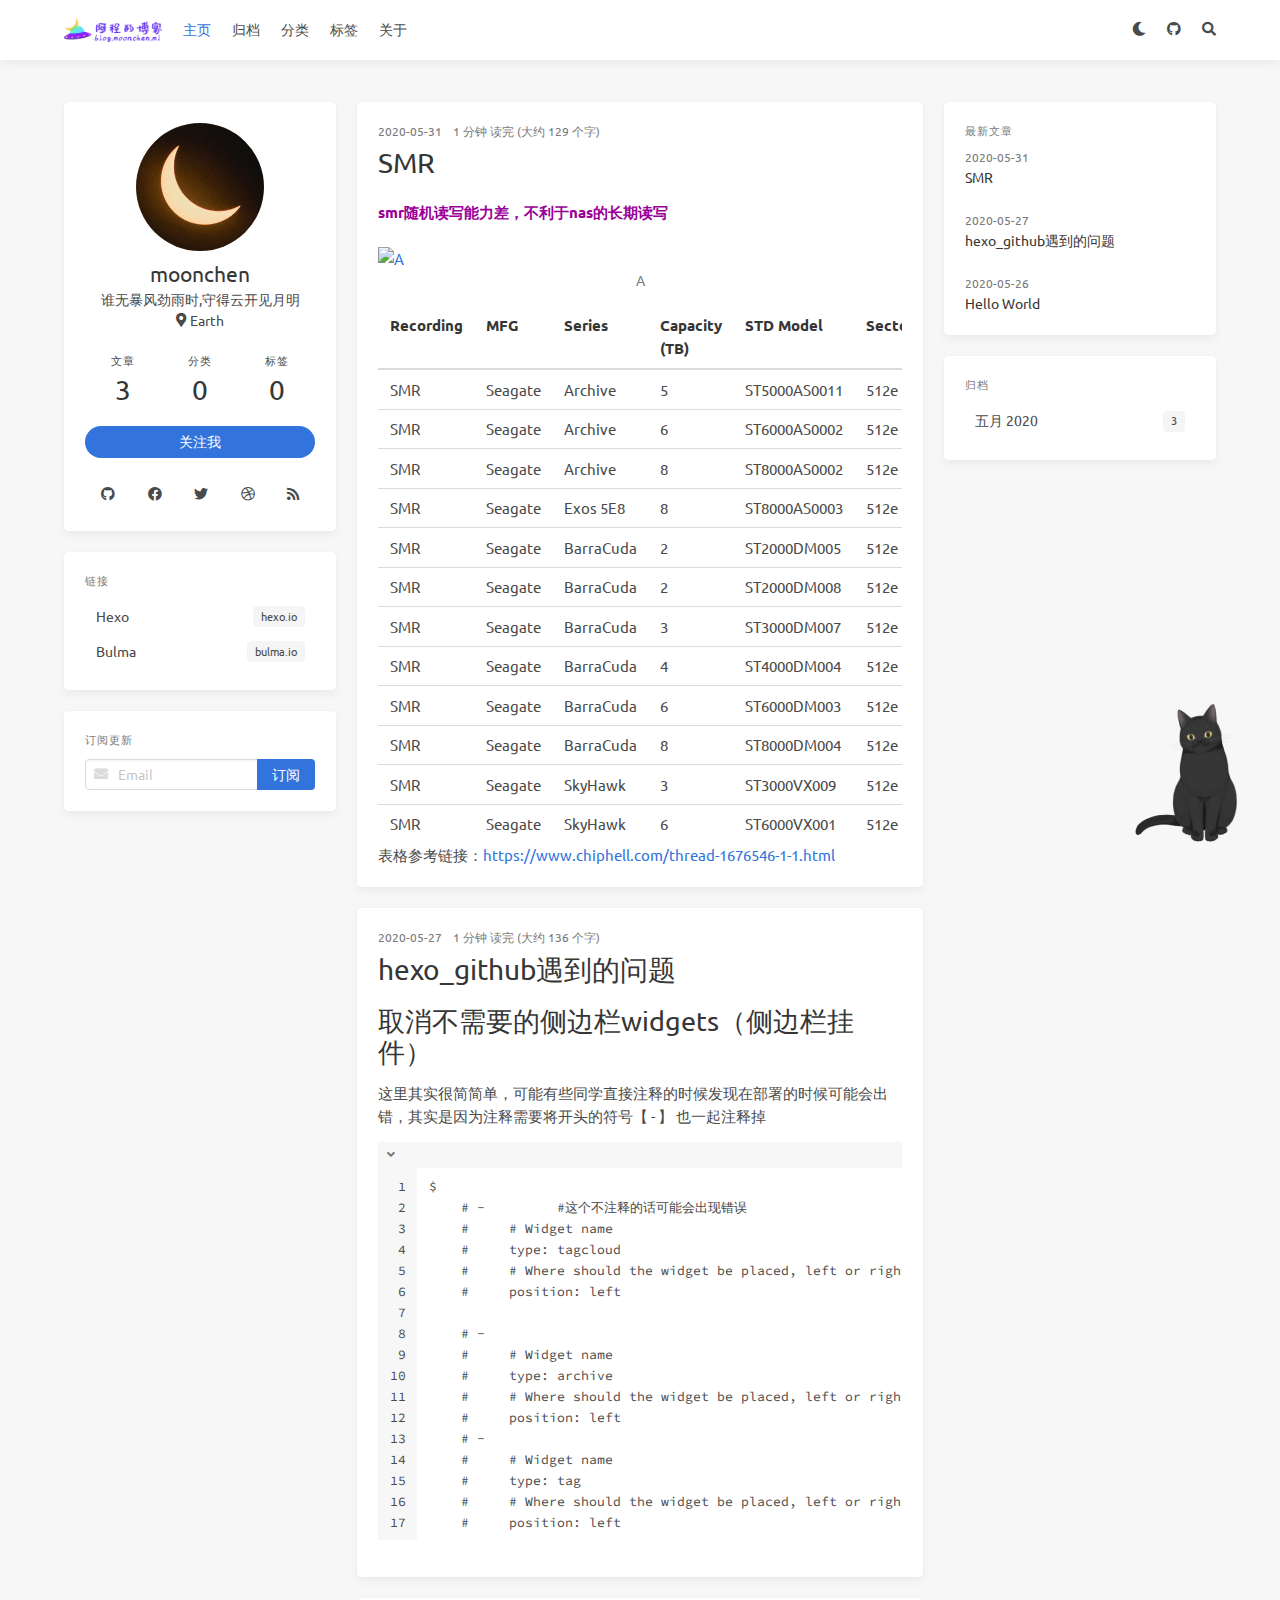
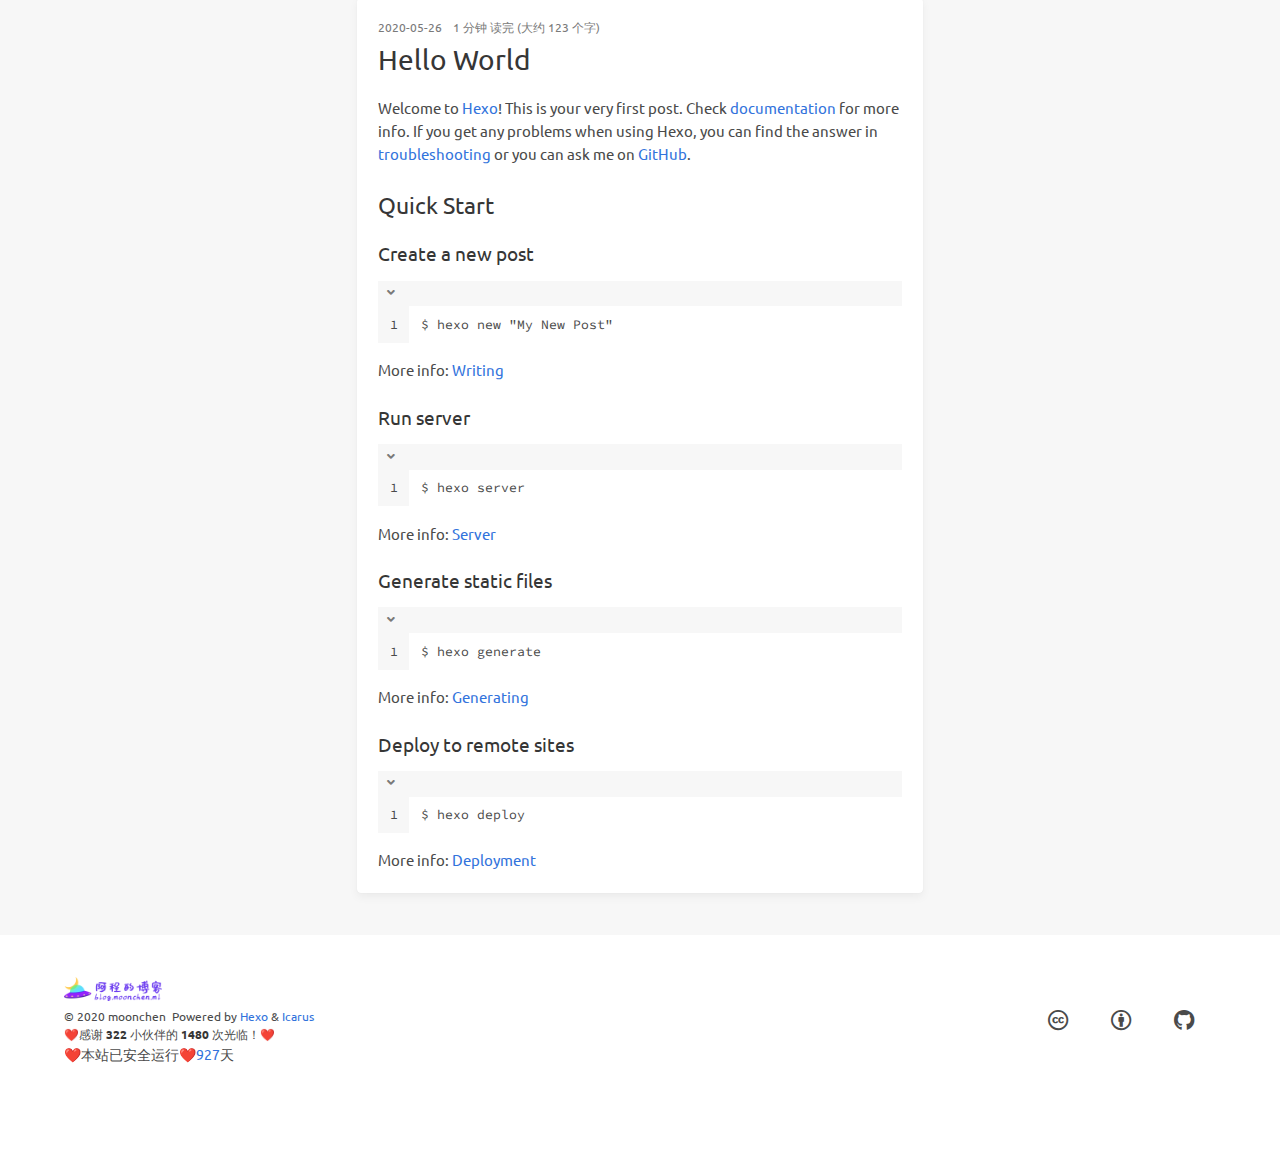
==== index.html @ b9197c2a "Site updated: 2020-05-31 10:43:26" ====
<!doctype html>
<html lang="zh"><head><meta charset="utf-8"><meta name="generator" content="Hexo 4.2.1"><meta name="viewport" content="width=device-width, initial-scale=1, maximum-scale=1"><meta><title>Hexo</title><meta property="og:type" content="blog"><meta property="og:title" content="Hexo"><meta property="og:url" content="https://moonchenn.github.io/"><meta property="og:site_name" content="Hexo"><meta property="og:locale" content="zh_CN"><meta property="og:image" content="https://moonchenn.github.io/img/og_image.png"><meta property="article:author" content="moonchen"><meta property="twitter:card" content="summary"><meta property="twitter:image" content="/img/og_image.png"><script type="application/ld+json">{"@context":"https://schema.org","@type":"BlogPosting","mainEntityOfPage":{"@type":"WebPage","@id":"https://moonchenn.github.io"},"headline":"Hexo","image":["https://moonchenn.github.io/img/og_image.png"],"author":{"@type":"Person","name":"moonchen"},"description":""}</script><link rel="icon" href="/img/favicon.svg"><link rel="stylesheet" href="https://use.fontawesome.com/releases/v5.12.0/css/all.css"><link rel="stylesheet" href="https://cdn.jsdelivr.net/npm/highlight.js@9.12.0/styles/atom-one-light.css"><link rel="stylesheet" href="/css/default.css"><style>body>.footer,body>.navbar,body>.section{opacity:0}</style><!--!--><!--!--><script src="//busuanzi.ibruce.info/busuanzi/2.3/busuanzi.pure.mini.js" defer></script><!--!--><link rel="stylesheet" href="https://cdn.jsdelivr.net/npm/lightgallery@1.6.8/dist/css/lightgallery.min.css"><link rel="stylesheet" href="https://cdn.jsdelivr.net/npm/justifiedGallery@3.7.0/dist/css/justifiedGallery.min.css"><!--!--><!--!--><script src="https://cdn.jsdelivr.net/npm/pace-js@1.0.2/pace.min.js"></script></head><body class="is-3-column"><script type="text/javascript" src="/js/imaegoo/night.js"></script><canvas id="universe"></canvas><nav class="navbar navbar-main"><div class="container"><div class="navbar-brand justify-content-center"><a class="navbar-item navbar-logo" href="/"><img class="logo-img" src="/img/ufologo.png" alt="Hexo" height="28"><img class="logo-img-dark" src="/img/ufologo-dark.png" alt="Hexo" height="28"></a></div><div class="navbar-menu"><div class="navbar-start"><a class="navbar-item is-active" href="/">主页</a><a class="navbar-item" href="/archives">归档</a><a class="navbar-item" href="/categories">分类</a><a class="navbar-item" href="/tags">标签</a><a class="navbar-item" href="/about">关于</a></div><div class="navbar-end"><a class="navbar-item night" id="night-nav" title="Night Mode" href="javascript:;"><i class="fas fa-moon" id="night-icon"></i></a><a class="navbar-item" target="_blank" rel="noopener" title="Download on GitHub" href="https://github.com/ppoffice/hexo-theme-icarus"><i class="fab fa-github"></i></a><a class="navbar-item search" title="搜索" href="javascript:;"><i class="fas fa-search"></i></a></div></div></div></nav><section class="section"><div class="container"><div class="columns"><div class="column order-2 column-main is-8-tablet is-8-desktop is-6-widescreen"><div class="card"><article class="card-content article" role="article"><div class="article-meta size-small is-uppercase level is-mobile"><div class="level-left"><time class="level-item" dateTime="2020-05-31T02:17:06.000Z" title="2020-05-31T02:17:06.000Z">2020-05-31</time><span class="level-item">1 分钟 读完 (大约 129 个字)</span></div></div><h1 class="title is-3 is-size-4-mobile"><a class="link-muted" href="/2020/05/31/SMR/">SMR</a></h1><div class="content"><p><strong><font color=#990099> smr随机读写能力差，不利于nas的长期读写<br></font></strong><br><img src="https://www.guru3d.com/index.php?ct=news&action=file&id=36154" alt="A"></p>
<table>
<thead>
<tr>
<th>Recording</th>
<th>MFG</th>
<th>Series</th>
<th>Capacity (TB)</th>
<th>STD Model</th>
<th>Sector</th>
<th>Disk</th>
<th>TB/Platter</th>
<th>RPM</th>
</tr>
</thead>
<tbody><tr>
<td>SMR</td>
<td>Seagate</td>
<td>Archive</td>
<td>5</td>
<td>ST5000AS0011</td>
<td>512e</td>
<td>4</td>
<td>1.25</td>
<td>5980</td>
</tr>
<tr>
<td>SMR</td>
<td>Seagate</td>
<td>Archive</td>
<td>6</td>
<td>ST6000AS0002</td>
<td>512e</td>
<td>6</td>
<td>1.00</td>
<td>5980</td>
</tr>
<tr>
<td>SMR</td>
<td>Seagate</td>
<td>Archive</td>
<td>8</td>
<td>ST8000AS0002</td>
<td>512e</td>
<td>6</td>
<td>1.33</td>
<td>5980</td>
</tr>
<tr>
<td>SMR</td>
<td>Seagate</td>
<td>Exos 5E8</td>
<td>8</td>
<td>ST8000AS0003</td>
<td>512e</td>
<td>4</td>
<td>2.00</td>
<td>5980</td>
</tr>
<tr>
<td>SMR</td>
<td>Seagate</td>
<td>BarraCuda</td>
<td>2</td>
<td>ST2000DM005</td>
<td>512e</td>
<td>1</td>
<td>2.00</td>
<td>5400</td>
</tr>
<tr>
<td>SMR</td>
<td>Seagate</td>
<td>BarraCuda</td>
<td>2</td>
<td>ST2000DM008</td>
<td>512e</td>
<td>1</td>
<td>2.00</td>
<td>7200</td>
</tr>
<tr>
<td>SMR</td>
<td>Seagate</td>
<td>BarraCuda</td>
<td>3</td>
<td>ST3000DM007</td>
<td>512e</td>
<td>2</td>
<td>1.50</td>
<td>5400</td>
</tr>
<tr>
<td>SMR</td>
<td>Seagate</td>
<td>BarraCuda</td>
<td>4</td>
<td>ST4000DM004</td>
<td>512e</td>
<td>2</td>
<td>2.00</td>
<td>5400</td>
</tr>
<tr>
<td>SMR</td>
<td>Seagate</td>
<td>BarraCuda</td>
<td>6</td>
<td>ST6000DM003</td>
<td>512e</td>
<td>3</td>
<td>2.00</td>
<td>5400</td>
</tr>
<tr>
<td>SMR</td>
<td>Seagate</td>
<td>BarraCuda</td>
<td>8</td>
<td>ST8000DM004</td>
<td>512e</td>
<td>4</td>
<td>2.00</td>
<td>5400</td>
</tr>
<tr>
<td>SMR</td>
<td>Seagate</td>
<td>SkyHawk</td>
<td>3</td>
<td>ST3000VX009</td>
<td>512e</td>
<td>2</td>
<td>1.50</td>
<td>5900</td>
</tr>
<tr>
<td>SMR</td>
<td>Seagate</td>
<td>SkyHawk</td>
<td>6</td>
<td>ST6000VX001</td>
<td>512e</td>
<td>4</td>
<td>1.50</td>
<td>5900</td>
</tr>
</tbody></table>
<p>表格参考链接：<a href="https://www.chiphell.com/thread-1676546-1-1.html">https://www.chiphell.com/thread-1676546-1-1.html</a></p>
</div></article></div><div class="card"><article class="card-content article" role="article"><div class="article-meta size-small is-uppercase level is-mobile"><div class="level-left"><time class="level-item" dateTime="2020-05-26T19:22:48.000Z" title="2020-05-26T19:22:48.000Z">2020-05-27</time><span class="level-item">1 分钟 读完 (大约 136 个字)</span></div></div><h1 class="title is-3 is-size-4-mobile"><a class="link-muted" href="/2020/05/27/hexo-github%E9%81%87%E5%88%B0%E7%9A%84%E9%97%AE%E9%A2%98/">hexo_github遇到的问题</a></h1><div class="content"><h1 id="取消不需要的侧边栏widgets（侧边栏挂件）"><a href="#取消不需要的侧边栏widgets（侧边栏挂件）" class="headerlink" title="取消不需要的侧边栏widgets（侧边栏挂件）"></a>取消不需要的侧边栏widgets（侧边栏挂件）</h1><p>这里其实很简简单，可能有些同学直接注释的时候发现在部署的时候可能会出错，其实是因为注释需要将开头的符号【 - 】 也一起注释掉</p>
<figure class="highlight bash"><table><tr><td class="gutter"><pre><span class="line">1</span><br><span class="line">2</span><br><span class="line">3</span><br><span class="line">4</span><br><span class="line">5</span><br><span class="line">6</span><br><span class="line">7</span><br><span class="line">8</span><br><span class="line">9</span><br><span class="line">10</span><br><span class="line">11</span><br><span class="line">12</span><br><span class="line">13</span><br><span class="line">14</span><br><span class="line">15</span><br><span class="line">16</span><br><span class="line">17</span><br></pre></td><td class="code"><pre><span class="line">$ </span><br><span class="line">    <span class="comment"># -         #这个不注释的话可能会出现错误</span></span><br><span class="line">    <span class="comment">#     # Widget name</span></span><br><span class="line">    <span class="comment">#     type: tagcloud</span></span><br><span class="line">    <span class="comment">#     # Where should the widget be placed, left or right</span></span><br><span class="line">    <span class="comment">#     position: left</span></span><br><span class="line"></span><br><span class="line">    <span class="comment"># -</span></span><br><span class="line">    <span class="comment">#     # Widget name</span></span><br><span class="line">    <span class="comment">#     type: archive</span></span><br><span class="line">    <span class="comment">#     # Where should the widget be placed, left or right</span></span><br><span class="line">    <span class="comment">#     position: left</span></span><br><span class="line">    <span class="comment"># -</span></span><br><span class="line">    <span class="comment">#     # Widget name</span></span><br><span class="line">    <span class="comment">#     type: tag</span></span><br><span class="line">    <span class="comment">#     # Where should the widget be placed, left or right</span></span><br><span class="line">    <span class="comment">#     position: left</span></span><br></pre></td></tr></table></figure></div></article></div><div class="card"><article class="card-content article" role="article"><div class="article-meta size-small is-uppercase level is-mobile"><div class="level-left"><time class="level-item" dateTime="2020-05-25T23:12:46.894Z" title="2020-05-25T23:12:46.894Z">2020-05-26</time><span class="level-item">1 分钟 读完 (大约 123 个字)</span></div></div><h1 class="title is-3 is-size-4-mobile"><a class="link-muted" href="/2020/05/26/hello-world/">Hello World</a></h1><div class="content"><p>Welcome to <a href="https://hexo.io/" target="_blank" rel="noopener">Hexo</a>! This is your very first post. Check <a href="https://hexo.io/docs/" target="_blank" rel="noopener">documentation</a> for more info. If you get any problems when using Hexo, you can find the answer in <a href="https://hexo.io/docs/troubleshooting.html" target="_blank" rel="noopener">troubleshooting</a> or you can ask me on <a href="https://github.com/hexojs/hexo/issues" target="_blank" rel="noopener">GitHub</a>.</p>
<h2 id="Quick-Start"><a href="#Quick-Start" class="headerlink" title="Quick Start"></a>Quick Start</h2><h3 id="Create-a-new-post"><a href="#Create-a-new-post" class="headerlink" title="Create a new post"></a>Create a new post</h3><figure class="highlight bash"><table><tr><td class="gutter"><pre><span class="line">1</span><br></pre></td><td class="code"><pre><span class="line">$ hexo new <span class="string">"My New Post"</span></span><br></pre></td></tr></table></figure>

<p>More info: <a href="https://hexo.io/docs/writing.html" target="_blank" rel="noopener">Writing</a></p>
<h3 id="Run-server"><a href="#Run-server" class="headerlink" title="Run server"></a>Run server</h3><figure class="highlight bash"><table><tr><td class="gutter"><pre><span class="line">1</span><br></pre></td><td class="code"><pre><span class="line">$ hexo server</span><br></pre></td></tr></table></figure>

<p>More info: <a href="https://hexo.io/docs/server.html" target="_blank" rel="noopener">Server</a></p>
<h3 id="Generate-static-files"><a href="#Generate-static-files" class="headerlink" title="Generate static files"></a>Generate static files</h3><figure class="highlight bash"><table><tr><td class="gutter"><pre><span class="line">1</span><br></pre></td><td class="code"><pre><span class="line">$ hexo generate</span><br></pre></td></tr></table></figure>

<p>More info: <a href="https://hexo.io/docs/generating.html" target="_blank" rel="noopener">Generating</a></p>
<h3 id="Deploy-to-remote-sites"><a href="#Deploy-to-remote-sites" class="headerlink" title="Deploy to remote sites"></a>Deploy to remote sites</h3><figure class="highlight bash"><table><tr><td class="gutter"><pre><span class="line">1</span><br></pre></td><td class="code"><pre><span class="line">$ hexo deploy</span><br></pre></td></tr></table></figure>

<p>More info: <a href="https://hexo.io/docs/one-command-deployment.html" target="_blank" rel="noopener">Deployment</a></p>
</div></article></div></div><div class="column column-left is-4-tablet is-4-desktop is-3-widescreen  order-1"><div class="card widget"><div class="card-content"><nav class="level"><div class="level-item has-text-centered flex-shrink-1"><div><figure class="image is-128x128 mx-auto mb-2"><img class="is-rounded" src="/img/moon.jpg" alt="moonchen"></figure><p class="title is-size-4 is-block line-height-inherit">moonchen</p><p class="is-size-6 is-block">谁无暴风劲雨时,守得云开见月明</p><p class="is-size-6 is-flex justify-content-center"><i class="fas fa-map-marker-alt mr-1"></i><span>Earth</span></p></div></div></nav><nav class="level is-mobile"><div class="level-item has-text-centered is-marginless"><div><p class="heading">文章</p><a href="/archives"><p class="title">3</p></a></div></div><div class="level-item has-text-centered is-marginless"><div><p class="heading">分类</p><a href="/categories"><p class="title">0</p></a></div></div><div class="level-item has-text-centered is-marginless"><div><p class="heading">标签</p><a href="/tags"><p class="title">0</p></a></div></div></nav><div class="level"><a class="level-item button is-primary is-rounded" href="https://github.com/ppoffice" target="_blank" rel="noopener">关注我</a></div><div class="level is-mobile"><a class="level-item button is-transparent is-marginless" target="_blank" rel="noopener" title="Github" href="https://github.com/ppoffice"><i class="fab fa-github"></i></a><a class="level-item button is-transparent is-marginless" target="_blank" rel="noopener" title="Facebook" href="https://facebook.com"><i class="fab fa-facebook"></i></a><a class="level-item button is-transparent is-marginless" target="_blank" rel="noopener" title="Twitter" href="https://twitter.com"><i class="fab fa-twitter"></i></a><a class="level-item button is-transparent is-marginless" target="_blank" rel="noopener" title="Dribbble" href="https://dribbble.com"><i class="fab fa-dribbble"></i></a><a class="level-item button is-transparent is-marginless" target="_blank" rel="noopener" title="RSS" href="/"><i class="fas fa-rss"></i></a></div></div></div><!--!--><div class="card widget"><div class="card-content"><div class="menu"><h3 class="menu-label">链接</h3><ul class="menu-list"><li><a class="level is-mobile is-mobile" href="https://hexo.io" target="_blank" rel="noopener"><span class="level-left"><span class="level-item">Hexo</span></span><span class="level-right"><span class="level-item tag">hexo.io</span></span></a></li><li><a class="level is-mobile is-mobile" href="https://bulma.io" target="_blank" rel="noopener"><span class="level-left"><span class="level-item">Bulma</span></span><span class="level-right"><span class="level-item tag">bulma.io</span></span></a></li></ul></div></div></div><!--!--><!--!--><div class="card widget"><div class="card-content"><div class="menu"><h3 class="menu-label">订阅更新</h3><form action="https://feedburner.google.com/fb/a/mailverify" method="post" target="popupwindow" onsubmit="window.open(&#039;https://feedburner.google.com/fb/a/mailverify?uri=&#039;,&#039;popupwindow&#039;,&#039;scrollbars=yes,width=550,height=520&#039;);return true"><input type="hidden" value="" name="uri"><input type="hidden" name="loc" value="en_US"><div class="field has-addons"><div class="control has-icons-left is-expanded"><input class="input" name="email" type="email" placeholder="Email"><span class="icon is-small is-left"><i class="fas fa-envelope"></i></span></div><div class="control"><input class="button is-primary" type="submit" value="订阅"></div></div></form></div></div></div><div class="column-right-shadow is-hidden-widescreen"></div></div><div class="column column-right is-4-tablet is-4-desktop is-3-widescreen is-hidden-touch is-hidden-desktop-only order-3"><div class="card widget"><div class="card-content"><h3 class="menu-label">最新文章</h3><article class="media"><div class="media-content size-small"><p><time dateTime="2020-05-31T02:17:06.000Z">2020-05-31</time></p><p class="title is-6"><a class="link-muted" href="/2020/05/31/SMR/">SMR</a></p><p class="is-uppercase"></p></div></article><article class="media"><div class="media-content size-small"><p><time dateTime="2020-05-26T19:22:48.000Z">2020-05-27</time></p><p class="title is-6"><a class="link-muted" href="/2020/05/27/hexo-github%E9%81%87%E5%88%B0%E7%9A%84%E9%97%AE%E9%A2%98/">hexo_github遇到的问题</a></p><p class="is-uppercase"></p></div></article><article class="media"><div class="media-content size-small"><p><time dateTime="2020-05-25T23:12:46.894Z">2020-05-26</time></p><p class="title is-6"><a class="link-muted" href="/2020/05/26/hello-world/">Hello World</a></p><p class="is-uppercase"></p></div></article></div></div><div class="card widget"><div class="card-content"><div class="menu"><h3 class="menu-label">归档</h3><ul class="menu-list"><li><a class="level is-mobile is-marginless" href="/archives/2020/05/"><span class="level-start"><span class="level-item">五月 2020</span></span><span class="level-end"><span class="level-item tag">3</span></span></a></li></ul></div></div></div></div></div></div></section><footer class="footer"><div class="container"><div class="level"><div class="level-start"><a class="footer-logo is-block mb-2" href="/"><img class="logo-img" src="/img/ufologo.png" alt="Hexo" height="35"><img class="logo-img-dark" src="/img/ufologo-dark.png" alt="Hexo" height="35"></a><p class="size-small"><span>&copy; 2020 moonchen</span>  Powered by <a href="https://hexo.io/" target="_blank" rel="noopener">Hexo</a> &amp; <a href="https://github.com/ppoffice/hexo-theme-icarus" target="_blank" rel="noopener">Icarus</a></p><div class="size-small"><span>❤️感谢 <strong><span id="busuanzi_value_site_uv">322</span></strong> 小伙伴的 <strong><span id="busuanzi_value_site_pv">1480</span></strong> 次光临！❤️</span></div><p>❤️本站已安全运行❤️<a id="days">927</a>天</p><script>var s1 = &#039;2020-5-18&#039;;//设置为你的建站时间 s1 = new Date(s1.replace(/-/g, &quot;/&quot;)); s2 = new Date(); var days = s2.getTime() - s1.getTime(); var number_of_days = parseInt(days / (1000 * 60 * 60 * 24)); document.getElementById(&#039;days&#039;).innerHTML = number_of_days;</script></div><div class="level-end"><div class="field has-addons"><p class="control"><a class="button is-transparent is-large" target="_blank" rel="noopener" title="Creative Commons" href="https://creativecommons.org/"><i class="fab fa-creative-commons"></i></a></p><p class="control"><a class="button is-transparent is-large" target="_blank" rel="noopener" title="Attribution 4.0 International" href="https://creativecommons.org/licenses/by/4.0/"><i class="fab fa-creative-commons-by"></i></a></p><p class="control"><a class="button is-transparent is-large" target="_blank" rel="noopener" title="Download on GitHub" href="https://github.com/ppoffice/hexo-theme-icarus"><i class="fab fa-github"></i></a></p></div></div></div></div></footer><script src="https://cdn.jsdelivr.net/npm/jquery@3.3.1/dist/jquery.min.js"></script><script src="https://cdn.jsdelivr.net/npm/moment@2.22.2/min/moment-with-locales.min.js"></script><script>moment.locale("zh-CN");</script><script>var IcarusThemeSettings = {
            site: {
                url: 'https://moonchenn.github.io',
                external_link: {"enable":true,"exclude":[]}
            },
            article: {
                highlight: {
                    clipboard: true,
                    fold: 'unfolded'
                }
            }
        };</script><script src="https://cdn.jsdelivr.net/npm/clipboard@2.0.4/dist/clipboard.min.js" defer></script><script src="/js/animation.js"></script><a id="back-to-top" title="回到顶端" href="javascript:;"><i class="fas fa-chevron-up"></i></a><script src="/js/back_to_top.js" defer></script><!--!--><!--!--><!--!--><script src="https://cdn.jsdelivr.net/npm/lightgallery@1.6.8/dist/js/lightgallery.min.js" defer></script><script src="https://cdn.jsdelivr.net/npm/justifiedGallery@3.7.0/dist/js/jquery.justifiedGallery.min.js" defer></script><script>window.addEventListener("load", () => {
            if (typeof $.fn.lightGallery === 'function') {
                $('.article').lightGallery({ selector: '.gallery-item' });
            }
            if (typeof $.fn.justifiedGallery === 'function') {
                if ($('.justified-gallery > p > .gallery-item').length) {
                    $('.justified-gallery > p > .gallery-item').unwrap();
                }
                $('.justified-gallery').justifiedGallery();
            }
        });</script><!--!--><!--!--><!--!--><script src="/js/main.js" defer></script><script src="/js/imaegoo/universe.js"></script><div class="searchbox"><div class="searchbox-container"><div class="searchbox-header"><div class="searchbox-input-container"><input class="searchbox-input" type="text" placeholder="想要查找什么..."></div><a class="searchbox-close" href="javascript:;">×</a></div><div class="searchbox-body"></div></div></div><script src="/js/insight.js" defer></script><script>document.addEventListener('DOMContentLoaded', function () {
            loadInsight({"contentUrl":"/content.json"}, {"hint":"想要查找什么...","untitled":"(无标题)","posts":"文章","pages":"页面","categories":"分类","tags":"标签"});
        });</script><script src="/live2dw/lib/L2Dwidget.min.js?094cbace49a39548bed64abff5988b05"></script><script>L2Dwidget.init({"pluginRootPath":"live2dw/","pluginJsPath":"lib/","pluginModelPath":"assets/","tagMode":false,"debug":false,"model":{"jsonPath":"/live2dw/assets/hijiki.model.json"},"display":{"position":"right","width":150,"height":300},"mobile":{"show":true},"log":false});</script></body></html>
---- css/default.css ----
@import url("https://fonts.googleapis.com/css2?family=Ubuntu:wght@400;600&family=Source+Code+Pro");
@-moz-keyframes spinAround {
  from {
    transform: rotate(0deg);
  }
  to {
    transform: rotate(359deg);
  }
}
@-webkit-keyframes spinAround {
  from {
    transform: rotate(0deg);
  }
  to {
    transform: rotate(359deg);
  }
}
@-o-keyframes spinAround {
  from {
    transform: rotate(0deg);
  }
  to {
    transform: rotate(359deg);
  }
}
@keyframes spinAround {
  from {
    transform: rotate(0deg);
  }
  to {
    transform: rotate(359deg);
  }
}
.is-unselectable,
.breadcrumb,
.modal-close,
.pagination-previous,
.pagination-next,
.pagination-link,
.pagination-ellipsis,
.tabs,
.button,
.delete,
.file {
  -webkit-touch-callout: none;
  -webkit-user-select: none;
  -moz-user-select: none;
  -ms-user-select: none;
  user-select: none;
}
.navbar-link:not(.is-arrowless)::after,
.select:not(.is-multiple):not(.is-loading)::after {
  border: 3px solid transparent;
  border-radius: 2px;
  border-right: 0;
  border-top: 0;
  content: " ";
  display: block;
  height: 0.625em;
  margin-top: -0.4375em;
  pointer-events: none;
  position: absolute;
  top: 50%;
  transform: rotate(-45deg);
  transform-origin: center;
  width: 0.625em;
}
.breadcrumb:not(:last-child),
.level:not(:last-child),
.list:not(:last-child),
.message:not(:last-child),
.pagination:not(:last-child),
.tabs:not(:last-child),
.box:not(:last-child),
.content:not(:last-child),
.notification:not(:last-child),
.progress:not(:last-child),
.table:not(:last-child),
.table-container:not(:last-child),
.title:not(:last-child),
.subtitle:not(:last-child),
.block:not(:last-child),
.highlight:not(:last-child) {
  margin-bottom: 1.5rem;
}
.modal-close,
.delete {
  -moz-appearance: none;
  -webkit-appearance: none;
  background-color: rgba(10,10,10,0.2);
  border: none;
  border-radius: 290486px;
  cursor: pointer;
  pointer-events: auto;
  display: inline-block;
  flex-grow: 0;
  flex-shrink: 0;
  font-size: 0;
  height: 20px;
  max-height: 20px;
  max-width: 20px;
  min-height: 20px;
  min-width: 20px;
  outline: none;
  position: relative;
  vertical-align: top;
  width: 20px;
}
.modal-close::before,
.delete::before,
.modal-close::after,
.delete::after {
  background-color: #fff;
  content: "";
  display: block;
  left: 50%;
  position: absolute;
  top: 50%;
  transform: translateX(-50%) translateY(-50%) rotate(45deg);
  transform-origin: center center;
}
.modal-close::before,
.delete::before {
  height: 2px;
  width: 50%;
}
.modal-close::after,
.delete::after {
  height: 50%;
  width: 2px;
}
.modal-close:hover,
.delete:hover,
.modal-close:focus,
.delete:focus {
  background-color: rgba(10,10,10,0.3);
}
.modal-close:active,
.delete:active {
  background-color: rgba(10,10,10,0.4);
}
.modal-close.is-small,
.delete.is-small {
  height: 16px;
  max-height: 16px;
  max-width: 16px;
  min-height: 16px;
  min-width: 16px;
  width: 16px;
}
.modal-close.is-medium,
.delete.is-medium {
  height: 24px;
  max-height: 24px;
  max-width: 24px;
  min-height: 24px;
  min-width: 24px;
  width: 24px;
}
.modal-close.is-large,
.delete.is-large {
  height: 32px;
  max-height: 32px;
  max-width: 32px;
  min-height: 32px;
  min-width: 32px;
  width: 32px;
}
.button.is-loading::after,
.loader,
.select.is-loading::after,
.control.is-loading::after {
  animation: spinAround 500ms infinite linear;
  border: 2px solid #dbdbdb;
  border-radius: 290486px;
  border-right-color: transparent;
  border-top-color: transparent;
  content: "";
  display: block;
  height: 1em;
  position: relative;
  width: 1em;
}
.is-overlay,
.modal,
.modal-background,
.image.is-square img,
.image.is-1by1 img,
.image.is-5by4 img,
.image.is-4by3 img,
.image.is-3by2 img,
.image.is-5by3 img,
.image.is-16by9 img,
.image.is-2by1 img,
.image.is-3by1 img,
.image.is-4by5 img,
.image.is-3by4 img,
.image.is-2by3 img,
.image.is-3by5 img,
.image.is-9by16 img,
.image.is-1by2 img,
.image.is-1by3 img,
.image.is-square .has-ratio,
.image.is-1by1 .has-ratio,
.image.is-5by4 .has-ratio,
.image.is-4by3 .has-ratio,
.image.is-3by2 .has-ratio,
.image.is-5by3 .has-ratio,
.image.is-16by9 .has-ratio,
.image.is-2by1 .has-ratio,
.image.is-3by1 .has-ratio,
.image.is-4by5 .has-ratio,
.image.is-3by4 .has-ratio,
.image.is-2by3 .has-ratio,
.image.is-3by5 .has-ratio,
.image.is-9by16 .has-ratio,
.image.is-1by2 .has-ratio,
.image.is-1by3 .has-ratio,
.hero-video {
  bottom: 0;
  left: 0;
  position: absolute;
  right: 0;
  top: 0;
}
.pagination-previous,
.pagination-next,
.pagination-link,
.pagination-ellipsis,
.button,
.input,
.textarea,
.select select,
.file-cta,
.file-name {
  -moz-appearance: none;
  -webkit-appearance: none;
  align-items: center;
  border: 1px solid transparent;
  border-radius: 4px;
  box-shadow: none;
  display: inline-flex;
  font-size: 1rem;
  height: 2.25em;
  justify-content: flex-start;
  line-height: 1.5;
  padding-bottom: calc(0.5em - 1px);
  padding-left: calc(0.75em - 1px);
  padding-right: calc(0.75em - 1px);
  padding-top: calc(0.5em - 1px);
  position: relative;
  vertical-align: top;
}
.pagination-previous:focus,
.pagination-next:focus,
.pagination-link:focus,
.pagination-ellipsis:focus,
.button:focus,
.input:focus,
.textarea:focus,
.select select:focus,
.file-cta:focus,
.file-name:focus,
.pagination-previous.is-focused,
.pagination-next.is-focused,
.pagination-link.is-focused,
.pagination-ellipsis.is-focused,
.button.is-focused,
.input.is-focused,
.textarea.is-focused,
.select select.is-focused,
.file-cta.is-focused,
.file-name.is-focused,
.pagination-previous:active,
.pagination-next:active,
.pagination-link:active,
.pagination-ellipsis:active,
.button:active,
.input:active,
.textarea:active,
.select select:active,
.file-cta:active,
.file-name:active,
.pagination-previous.is-active,
.pagination-next.is-active,
.pagination-link.is-active,
.pagination-ellipsis.is-active,
.button.is-active,
.input.is-active,
.textarea.is-active,
.select select.is-active,
.file-cta.is-active,
.file-name.is-active {
  outline: none;
}
.pagination-previous[disabled],
.pagination-next[disabled],
.pagination-link[disabled],
.pagination-ellipsis[disabled],
.button[disabled],
.input[disabled],
.textarea[disabled],
.select select[disabled],
.file-cta[disabled],
.file-name[disabled],
fieldset[disabled] .pagination-previous,
fieldset[disabled] .pagination-next,
fieldset[disabled] .pagination-link,
fieldset[disabled] .pagination-ellipsis,
fieldset[disabled] .button,
fieldset[disabled] .input,
fieldset[disabled] .textarea,
fieldset[disabled] .select select,
fieldset[disabled] .file-cta,
fieldset[disabled] .file-name {
  cursor: not-allowed;
}
/* minireset.css v0.0.6 | MIT License | github.com/jgthms/minireset.css */
html,
body,
p,
ol,
ul,
li,
dl,
dt,
dd,
blockquote,
figure,
fieldset,
legend,
textarea,
pre,
iframe,
hr,
h1,
h2,
h3,
h4,
h5,
h6 {
  margin: 0;
  padding: 0;
}
h1,
h2,
h3,
h4,
h5,
h6 {
  font-size: 100%;
  font-weight: normal;
}
ul {
  list-style: none;
}
button,
input,
select,
textarea {
  margin: 0;
}
html {
  box-sizing: border-box;
}
*,
*::before,
*::after {
  box-sizing: inherit;
}
img,
video {
  height: auto;
  max-width: 100%;
}
iframe {
  border: 0;
}
table {
  border-collapse: collapse;
  border-spacing: 0;
}
td,
th {
  padding: 0;
}
td:not([align]),
th:not([align]) {
  text-align: left;
}
html {
  background-color: #f7f7f7;
  font-size: 14px;
  -moz-osx-font-smoothing: grayscale;
  -webkit-font-smoothing: antialiased;
  min-width: 300px;
  overflow-x: hidden;
  overflow-y: scroll;
  text-rendering: optimizeLegibility;
  text-size-adjust: 100%;
}
article,
aside,
figure,
footer,
header,
hgroup,
section {
  display: block;
}
body,
button,
input,
select,
textarea {
  font-family: Ubuntu, Roboto, 'Open Sans', 'Microsoft YaHei', sans-serif;
}
code,
pre {
  -moz-osx-font-smoothing: auto;
  -webkit-font-smoothing: auto;
  font-family: 'Source Code Pro', monospace, 'Microsoft YaHei';
}
body {
  color: #4a4a4a;
  font-size: 1em;
  font-weight: 400;
  line-height: 1.5;
}
a {
  color: #3273dc;
  cursor: pointer;
  text-decoration: none;
}
a strong {
  color: currentColor;
}
a:hover {
  color: #363636;
}
code {
  background-color: #f5f5f5;
  color: #f14668;
  font-size: 0.875em;
  font-weight: normal;
  padding: 0.25em 0.5em 0.25em;
}
hr {
  background-color: #f5f5f5;
  border: none;
  display: block;
  height: 2px;
  margin: 1.5rem 0;
}
img {
  height: auto;
  max-width: 100%;
}
input[type="checkbox"],
input[type="radio"] {
  vertical-align: baseline;
}
small {
  font-size: 0.875em;
}
span {
  font-style: inherit;
  font-weight: inherit;
}
strong {
  color: #363636;
  font-weight: 700;
}
fieldset {
  border: none;
}
pre {
  -webkit-overflow-scrolling: touch;
  background-color: #f5f5f5;
  color: #4a4a4a;
  font-size: 0.875em;
  overflow-x: auto;
  padding: 1.25rem 1.5rem;
  white-space: pre;
  word-wrap: normal;
}
pre code {
  background-color: transparent;
  color: currentColor;
  font-size: 1em;
  padding: 0;
}
table td,
table th {
  vertical-align: top;
}
table td:not([align]),
table th:not([align]) {
  text-align: left;
}
table th {
  color: #363636;
}
.is-clearfix::after {
  clear: both;
  content: " ";
  display: table;
}
.is-pulled-left {
  float: left !important;
}
.is-pulled-right {
  float: right !important;
}
.is-clipped {
  overflow: hidden !important;
}
.is-size-1 {
  font-size: 3rem !important;
}
.is-size-2 {
  font-size: 2.5rem !important;
}
.is-size-3 {
  font-size: 2rem !important;
}
.is-size-4 {
  font-size: 1.5rem !important;
}
.is-size-5 {
  font-size: 1.25rem !important;
}
.is-size-6 {
  font-size: 1rem !important;
}
.is-size-7 {
  font-size: 0.75rem !important;
}
@media screen and (max-width: 768px) {
  .is-size-1-mobile {
    font-size: 3rem !important;
  }
  .is-size-2-mobile {
    font-size: 2.5rem !important;
  }
  .is-size-3-mobile {
    font-size: 2rem !important;
  }
  .is-size-4-mobile {
    font-size: 1.5rem !important;
  }
  .is-size-5-mobile {
    font-size: 1.25rem !important;
  }
  .is-size-6-mobile {
    font-size: 1rem !important;
  }
  .is-size-7-mobile {
    font-size: 0.75rem !important;
  }
}
@media screen and (min-width: 769px), print {
  .is-size-1-tablet {
    font-size: 3rem !important;
  }
  .is-size-2-tablet {
    font-size: 2.5rem !important;
  }
  .is-size-3-tablet {
    font-size: 2rem !important;
  }
  .is-size-4-tablet {
    font-size: 1.5rem !important;
  }
  .is-size-5-tablet {
    font-size: 1.25rem !important;
  }
  .is-size-6-tablet {
    font-size: 1rem !important;
  }
  .is-size-7-tablet {
    font-size: 0.75rem !important;
  }
}
@media screen and (max-width: 1087px) {
  .is-size-1-touch {
    font-size: 3rem !important;
  }
  .is-size-2-touch {
    font-size: 2.5rem !important;
  }
  .is-size-3-touch {
    font-size: 2rem !important;
  }
  .is-size-4-touch {
    font-size: 1.5rem !important;
  }
  .is-size-5-touch {
    font-size: 1.25rem !important;
  }
  .is-size-6-touch {
    font-size: 1rem !important;
  }
  .is-size-7-touch {
    font-size: 0.75rem !important;
  }
}
@media screen and (min-width: 1088px) {
  .is-size-1-desktop {
    font-size: 3rem !important;
  }
  .is-size-2-desktop {
    font-size: 2.5rem !important;
  }
  .is-size-3-desktop {
    font-size: 2rem !important;
  }
  .is-size-4-desktop {
    font-size: 1.5rem !important;
  }
  .is-size-5-desktop {
    font-size: 1.25rem !important;
  }
  .is-size-6-desktop {
    font-size: 1rem !important;
  }
  .is-size-7-desktop {
    font-size: 0.75rem !important;
  }
}
@media screen and (min-width: 1280px) {
  .is-size-1-widescreen {
    font-size: 3rem !important;
  }
  .is-size-2-widescreen {
    font-size: 2.5rem !important;
  }
  .is-size-3-widescreen {
    font-size: 2rem !important;
  }
  .is-size-4-widescreen {
    font-size: 1.5rem !important;
  }
  .is-size-5-widescreen {
    font-size: 1.25rem !important;
  }
  .is-size-6-widescreen {
    font-size: 1rem !important;
  }
  .is-size-7-widescreen {
    font-size: 0.75rem !important;
  }
}
@media screen and (min-width: 1472px) {
  .is-size-1-fullhd {
    font-size: 3rem !important;
  }
  .is-size-2-fullhd {
    font-size: 2.5rem !important;
  }
  .is-size-3-fullhd {
    font-size: 2rem !important;
  }
  .is-size-4-fullhd {
    font-size: 1.5rem !important;
  }
  .is-size-5-fullhd {
    font-size: 1.25rem !important;
  }
  .is-size-6-fullhd {
    font-size: 1rem !important;
  }
  .is-size-7-fullhd {
    font-size: 0.75rem !important;
  }
}
.has-text-centered {
  text-align: center !important;
}
.has-text-justified {
  text-align: justify !important;
}
.has-text-left {
  text-align: left !important;
}
.has-text-right {
  text-align: right !important;
}
@media screen and (max-width: 768px) {
  .has-text-centered-mobile {
    text-align: center !important;
  }
}
@media screen and (min-width: 769px), print {
  .has-text-centered-tablet {
    text-align: center !important;
  }
}
@media screen and (min-width: 769px) and (max-width: 1087px) {
  .has-text-centered-tablet-only {
    text-align: center !important;
  }
}
@media screen and (max-width: 1087px) {
  .has-text-centered-touch {
    text-align: center !important;
  }
}
@media screen and (min-width: 1088px) {
  .has-text-centered-desktop {
    text-align: center !important;
  }
}
@media screen and (min-width: 1088px) and (max-width: 1279px) {
  .has-text-centered-desktop-only {
    text-align: center !important;
  }
}
@media screen and (min-width: 1280px) {
  .has-text-centered-widescreen {
    text-align: center !important;
  }
}
@media screen and (min-width: 1280px) and (max-width: 1471px) {
  .has-text-centered-widescreen-only {
    text-align: center !important;
  }
}
@media screen and (min-width: 1472px) {
  .has-text-centered-fullhd {
    text-align: center !important;
  }
}
@media screen and (max-width: 768px) {
  .has-text-justified-mobile {
    text-align: justify !important;
  }
}
@media screen and (min-width: 769px), print {
  .has-text-justified-tablet {
    text-align: justify !important;
  }
}
@media screen and (min-width: 769px) and (max-width: 1087px) {
  .has-text-justified-tablet-only {
    text-align: justify !important;
  }
}
@media screen and (max-width: 1087px) {
  .has-text-justified-touch {
    text-align: justify !important;
  }
}
@media screen and (min-width: 1088px) {
  .has-text-justified-desktop {
    text-align: justify !important;
  }
}
@media screen and (min-width: 1088px) and (max-width: 1279px) {
  .has-text-justified-desktop-only {
    text-align: justify !important;
  }
}
@media screen and (min-width: 1280px) {
  .has-text-justified-widescreen {
    text-align: justify !important;
  }
}
@media screen and (min-width: 1280px) and (max-width: 1471px) {
  .has-text-justified-widescreen-only {
    text-align: justify !important;
  }
}
@media screen and (min-width: 1472px) {
  .has-text-justified-fullhd {
    text-align: justify !important;
  }
}
@media screen and (max-width: 768px) {
  .has-text-left-mobile {
    text-align: left !important;
  }
}
@media screen and (min-width: 769px), print {
  .has-text-left-tablet {
    text-align: left !important;
  }
}
@media screen and (min-width: 769px) and (max-width: 1087px) {
  .has-text-left-tablet-only {
    text-align: left !important;
  }
}
@media screen and (max-width: 1087px) {
  .has-text-left-touch {
    text-align: left !important;
  }
}
@media screen and (min-width: 1088px) {
  .has-text-left-desktop {
    text-align: left !important;
  }
}
@media screen and (min-width: 1088px) and (max-width: 1279px) {
  .has-text-left-desktop-only {
    text-align: left !important;
  }
}
@media screen and (min-width: 1280px) {
  .has-text-left-widescreen {
    text-align: left !important;
  }
}
@media screen and (min-width: 1280px) and (max-width: 1471px) {
  .has-text-left-widescreen-only {
    text-align: left !important;
  }
}
@media screen and (min-width: 1472px) {
  .has-text-left-fullhd {
    text-align: left !important;
  }
}
@media screen and (max-width: 768px) {
  .has-text-right-mobile {
    text-align: right !important;
  }
}
@media screen and (min-width: 769px), print {
  .has-text-right-tablet {
    text-align: right !important;
  }
}
@media screen and (min-width: 769px) and (max-width: 1087px) {
  .has-text-right-tablet-only {
    text-align: right !important;
  }
}
@media screen and (max-width: 1087px) {
  .has-text-right-touch {
    text-align: right !important;
  }
}
@media screen and (min-width: 1088px) {
  .has-text-right-desktop {
    text-align: right !important;
  }
}
@media screen and (min-width: 1088px) and (max-width: 1279px) {
  .has-text-right-desktop-only {
    text-align: right !important;
  }
}
@media screen and (min-width: 1280px) {
  .has-text-right-widescreen {
    text-align: right !important;
  }
}
@media screen and (min-width: 1280px) and (max-width: 1471px) {
  .has-text-right-widescreen-only {
    text-align: right !important;
  }
}
@media screen and (min-width: 1472px) {
  .has-text-right-fullhd {
    text-align: right !important;
  }
}
.is-capitalized {
  text-transform: capitalize !important;
}
.is-lowercase {
  text-transform: lowercase !important;
}
.is-uppercase {
  text-transform: uppercase !important;
}
.is-italic {
  font-style: italic !important;
}
.has-text-white {
  color: #fff !important;
}
a.has-text-white:hover,
a.has-text-white:focus {
  color: #e6e6e6 !important;
}
.has-background-white {
  background-color: #fff !important;
}
.has-text-black {
  color: #0a0a0a !important;
}
a.has-text-black:hover,
a.has-text-black:focus {
  color: #000 !important;
}
.has-background-black {
  background-color: #0a0a0a !important;
}
.has-text-light {
  color: #f5f5f5 !important;
}
a.has-text-light:hover,
a.has-text-light:focus {
  color: #dbdbdb !important;
}
.has-background-light {
  background-color: #f5f5f5 !important;
}
.has-text-dark {
  color: #363636 !important;
}
a.has-text-dark:hover,
a.has-text-dark:focus {
  color: #1c1c1c !important;
}
.has-background-dark {
  background-color: #363636 !important;
}
.has-text-primary {
  color: #3273dc !important;
}
a.has-text-primary:hover,
a.has-text-primary:focus {
  color: #205bbc !important;
}
.has-background-primary {
  background-color: #3273dc !important;
}
.has-text-link {
  color: #3273dc !important;
}
a.has-text-link:hover,
a.has-text-link:focus {
  color: #205bbc !important;
}
.has-background-link {
  background-color: #3273dc !important;
}
.has-text-info {
  color: #3298dc !important;
}
a.has-text-info:hover,
a.has-text-info:focus {
  color: #207dbc !important;
}
.has-background-info {
  background-color: #3298dc !important;
}
.has-text-success {
  color: #48c774 !important;
}
a.has-text-success:hover,
a.has-text-success:focus {
  color: #34a85c !important;
}
.has-background-success {
  background-color: #48c774 !important;
}
.has-text-warning {
  color: #ffdd57 !important;
}
a.has-text-warning:hover,
a.has-text-warning:focus {
  color: #ffd324 !important;
}
.has-background-warning {
  background-color: #ffdd57 !important;
}
.has-text-danger {
  color: #f14668 !important;
}
a.has-text-danger:hover,
a.has-text-danger:focus {
  color: #ee1742 !important;
}
.has-background-danger {
  background-color: #f14668 !important;
}
.has-text-grey-lightest {
  color: #ededed !important;
}
a.has-text-grey-lightest:hover,
a.has-text-grey-lightest:focus {
  color: #d4d4d4 !important;
}
.has-background-grey-lightest {
  background-color: #ededed !important;
}
.has-text-black-bis {
  color: #121212 !important;
}
.has-background-black-bis {
  background-color: #121212 !important;
}
.has-text-black-ter {
  color: #242424 !important;
}
.has-background-black-ter {
  background-color: #242424 !important;
}
.has-text-grey-darker {
  color: #363636 !important;
}
.has-background-grey-darker {
  background-color: #363636 !important;
}
.has-text-grey-dark {
  color: #4a4a4a !important;
}
.has-background-grey-dark {
  background-color: #4a4a4a !important;
}
.has-text-grey {
  color: #7a7a7a !important;
}
.has-background-grey {
  background-color: #7a7a7a !important;
}
.has-text-grey-light {
  color: #b5b5b5 !important;
}
.has-background-grey-light {
  background-color: #b5b5b5 !important;
}
.has-text-grey-lighter {
  color: #dbdbdb !important;
}
.has-background-grey-lighter {
  background-color: #dbdbdb !important;
}
.has-text-white-ter {
  color: #f5f5f5 !important;
}
.has-background-white-ter {
  background-color: #f5f5f5 !important;
}
.has-text-white-bis {
  color: #fafafa !important;
}
.has-background-white-bis {
  background-color: #fafafa !important;
}
.has-text-weight-light {
  font-weight: 300 !important;
}
.has-text-weight-normal {
  font-weight: 400 !important;
}
.has-text-weight-medium {
  font-weight: 500 !important;
}
.has-text-weight-semibold {
  font-weight: 600 !important;
}
.has-text-weight-bold {
  font-weight: 700 !important;
}
.is-family-primary {
  font-family: Ubuntu, Roboto, 'Open Sans', 'Microsoft YaHei', sans-serif !important;
}
.is-family-secondary {
  font-family: Ubuntu, Roboto, 'Open Sans', 'Microsoft YaHei', sans-serif !important;
}
.is-family-sans-serif {
  font-family: Ubuntu, Roboto, 'Open Sans', 'Microsoft YaHei', sans-serif !important;
}
.is-family-monospace {
  font-family: monospace !important;
}
.is-family-code {
  font-family: 'Source Code Pro', monospace, 'Microsoft YaHei' !important;
}
.is-block {
  display: block !important;
}
@media screen and (max-width: 768px) {
  .is-block-mobile {
    display: block !important;
  }
}
@media screen and (min-width: 769px), print {
  .is-block-tablet {
    display: block !important;
  }
}
@media screen and (min-width: 769px) and (max-width: 1087px) {
  .is-block-tablet-only {
    display: block !important;
  }
}
@media screen and (max-width: 1087px) {
  .is-block-touch {
    display: block !important;
  }
}
@media screen and (min-width: 1088px) {
  .is-block-desktop {
    display: block !important;
  }
}
@media screen and (min-width: 1088px) and (max-width: 1279px) {
  .is-block-desktop-only {
    display: block !important;
  }
}
@media screen and (min-width: 1280px) {
  .is-block-widescreen {
    display: block !important;
  }
}
@media screen and (min-width: 1280px) and (max-width: 1471px) {
  .is-block-widescreen-only {
    display: block !important;
  }
}
@media screen and (min-width: 1472px) {
  .is-block-fullhd {
    display: block !important;
  }
}
.is-flex {
  display: flex !important;
}
@media screen and (max-width: 768px) {
  .is-flex-mobile {
    display: flex !important;
  }
}
@media screen and (min-width: 769px), print {
  .is-flex-tablet {
    display: flex !important;
  }
}
@media screen and (min-width: 769px) and (max-width: 1087px) {
  .is-flex-tablet-only {
    display: flex !important;
  }
}
@media screen and (max-width: 1087px) {
  .is-flex-touch {
    display: flex !important;
  }
}
@media screen and (min-width: 1088px) {
  .is-flex-desktop {
    display: flex !important;
  }
}
@media screen and (min-width: 1088px) and (max-width: 1279px) {
  .is-flex-desktop-only {
    display: flex !important;
  }
}
@media screen and (min-width: 1280px) {
  .is-flex-widescreen {
    display: flex !important;
  }
}
@media screen and (min-width: 1280px) and (max-width: 1471px) {
  .is-flex-widescreen-only {
    display: flex !important;
  }
}
@media screen and (min-width: 1472px) {
  .is-flex-fullhd {
    display: flex !important;
  }
}
.is-inline {
  display: inline !important;
}
@media screen and (max-width: 768px) {
  .is-inline-mobile {
    display: inline !important;
  }
}
@media screen and (min-width: 769px), print {
  .is-inline-tablet {
    display: inline !important;
  }
}
@media screen and (min-width: 769px) and (max-width: 1087px) {
  .is-inline-tablet-only {
    display: inline !important;
  }
}
@media screen and (max-width: 1087px) {
  .is-inline-touch {
    display: inline !important;
  }
}
@media screen and (min-width: 1088px) {
  .is-inline-desktop {
    display: inline !important;
  }
}
@media screen and (min-width: 1088px) and (max-width: 1279px) {
  .is-inline-desktop-only {
    display: inline !important;
  }
}
@media screen and (min-width: 1280px) {
  .is-inline-widescreen {
    display: inline !important;
  }
}
@media screen and (min-width: 1280px) and (max-width: 1471px) {
  .is-inline-widescreen-only {
    display: inline !important;
  }
}
@media screen and (min-width: 1472px) {
  .is-inline-fullhd {
    display: inline !important;
  }
}
.is-inline-block {
  display: inline-block !important;
}
@media screen and (max-width: 768px) {
  .is-inline-block-mobile {
    display: inline-block !important;
  }
}
@media screen and (min-width: 769px), print {
  .is-inline-block-tablet {
    display: inline-block !important;
  }
}
@media screen and (min-width: 769px) and (max-width: 1087px) {
  .is-inline-block-tablet-only {
    display: inline-block !important;
  }
}
@media screen and (max-width: 1087px) {
  .is-inline-block-touch {
    display: inline-block !important;
  }
}
@media screen and (min-width: 1088px) {
  .is-inline-block-desktop {
    display: inline-block !important;
  }
}
@media screen and (min-width: 1088px) and (max-width: 1279px) {
  .is-inline-block-desktop-only {
    display: inline-block !important;
  }
}
@media screen and (min-width: 1280px) {
  .is-inline-block-widescreen {
    display: inline-block !important;
  }
}
@media screen and (min-width: 1280px) and (max-width: 1471px) {
  .is-inline-block-widescreen-only {
    display: inline-block !important;
  }
}
@media screen and (min-width: 1472px) {
  .is-inline-block-fullhd {
    display: inline-block !important;
  }
}
.is-inline-flex {
  display: inline-flex !important;
}
@media screen and (max-width: 768px) {
  .is-inline-flex-mobile {
    display: inline-flex !important;
  }
}
@media screen and (min-width: 769px), print {
  .is-inline-flex-tablet {
    display: inline-flex !important;
  }
}
@media screen and (min-width: 769px) and (max-width: 1087px) {
  .is-inline-flex-tablet-only {
    display: inline-flex !important;
  }
}
@media screen and (max-width: 1087px) {
  .is-inline-flex-touch {
    display: inline-flex !important;
  }
}
@media screen and (min-width: 1088px) {
  .is-inline-flex-desktop {
    display: inline-flex !important;
  }
}
@media screen and (min-width: 1088px) and (max-width: 1279px) {
  .is-inline-flex-desktop-only {
    display: inline-flex !important;
  }
}
@media screen and (min-width: 1280px) {
  .is-inline-flex-widescreen {
    display: inline-flex !important;
  }
}
@media screen and (min-width: 1280px) and (max-width: 1471px) {
  .is-inline-flex-widescreen-only {
    display: inline-flex !important;
  }
}
@media screen and (min-width: 1472px) {
  .is-inline-flex-fullhd {
    display: inline-flex !important;
  }
}
.is-hidden {
  display: none !important;
}
.is-sr-only {
  border: none !important;
  clip: rect(0, 0, 0, 0) !important;
  height: 0.01em !important;
  overflow: hidden !important;
  padding: 0 !important;
  position: absolute !important;
  white-space: nowrap !important;
  width: 0.01em !important;
}
@media screen and (max-width: 768px) {
  .is-hidden-mobile {
    display: none !important;
  }
}
@media screen and (min-width: 769px), print {
  .is-hidden-tablet {
    display: none !important;
  }
}
@media screen and (min-width: 769px) and (max-width: 1087px) {
  .is-hidden-tablet-only {
    display: none !important;
  }
}
@media screen and (max-width: 1087px) {
  .is-hidden-touch {
    display: none !important;
  }
}
@media screen and (min-width: 1088px) {
  .is-hidden-desktop {
    display: none !important;
  }
}
@media screen and (min-width: 1088px) and (max-width: 1279px) {
  .is-hidden-desktop-only {
    display: none !important;
  }
}
@media screen and (min-width: 1280px) {
  .is-hidden-widescreen {
    display: none !important;
  }
}
@media screen and (min-width: 1280px) and (max-width: 1471px) {
  .is-hidden-widescreen-only {
    display: none !important;
  }
}
@media screen and (min-width: 1472px) {
  .is-hidden-fullhd {
    display: none !important;
  }
}
.is-invisible {
  visibility: hidden !important;
}
@media screen and (max-width: 768px) {
  .is-invisible-mobile {
    visibility: hidden !important;
  }
}
@media screen and (min-width: 769px), print {
  .is-invisible-tablet {
    visibility: hidden !important;
  }
}
@media screen and (min-width: 769px) and (max-width: 1087px) {
  .is-invisible-tablet-only {
    visibility: hidden !important;
  }
}
@media screen and (max-width: 1087px) {
  .is-invisible-touch {
    visibility: hidden !important;
  }
}
@media screen and (min-width: 1088px) {
  .is-invisible-desktop {
    visibility: hidden !important;
  }
}
@media screen and (min-width: 1088px) and (max-width: 1279px) {
  .is-invisible-desktop-only {
    visibility: hidden !important;
  }
}
@media screen and (min-width: 1280px) {
  .is-invisible-widescreen {
    visibility: hidden !important;
  }
}
@media screen and (min-width: 1280px) and (max-width: 1471px) {
  .is-invisible-widescreen-only {
    visibility: hidden !important;
  }
}
@media screen and (min-width: 1472px) {
  .is-invisible-fullhd {
    visibility: hidden !important;
  }
}
.is-marginless {
  margin: 0 !important;
}
.is-paddingless {
  padding: 0 !important;
}
.is-radiusless {
  border-radius: 0 !important;
}
.is-shadowless {
  box-shadow: none !important;
}
.is-relative {
  position: relative !important;
}
.breadcrumb {
  font-size: 1rem;
  white-space: nowrap;
}
.breadcrumb a {
  align-items: center;
  color: #3273dc;
  display: flex;
  justify-content: center;
  padding: 0 0.75em;
}
.breadcrumb a:hover {
  color: #363636;
}
.breadcrumb li {
  align-items: center;
  display: flex;
}
.breadcrumb li:first-child a {
  padding-left: 0;
}
.breadcrumb li.is-active a {
  color: #363636;
  cursor: default;
  pointer-events: none;
}
.breadcrumb li + li::before {
  color: #b5b5b5;
  content: "\0002f";
}
.breadcrumb ul,
.breadcrumb ol {
  align-items: flex-start;
  display: flex;
  flex-wrap: wrap;
  justify-content: flex-start;
}
.breadcrumb .icon:first-child {
  margin-right: 0.5em;
}
.breadcrumb .icon:last-child {
  margin-left: 0.5em;
}
.breadcrumb.is-centered ol,
.breadcrumb.is-centered ul {
  justify-content: center;
}
.breadcrumb.is-right ol,
.breadcrumb.is-right ul {
  justify-content: flex-end;
}
.breadcrumb.is-small {
  font-size: 0.75rem;
}
.breadcrumb.is-medium {
  font-size: 1.25rem;
}
.breadcrumb.is-large {
  font-size: 1.5rem;
}
.breadcrumb.has-arrow-separator li + li::before {
  content: "\02192";
}
.breadcrumb.has-bullet-separator li + li::before {
  content: "\02022";
}
.breadcrumb.has-dot-separator li + li::before {
  content: "\000b7";
}
.breadcrumb.has-succeeds-separator li + li::before {
  content: "\0227B";
}
.card {
  background-color: #fff;
  box-shadow: 0 4px 10px rgba(0,0,0,0.05), 0 0 1px rgba(0,0,0,0.1);
  color: #4a4a4a;
  max-width: 100%;
  position: relative;
}
.card-header {
  background-color: transparent;
  align-items: stretch;
  box-shadow: 0 0.125em 0.25em rgba(10,10,10,0.1);
  display: flex;
}
.card-header-title {
  align-items: center;
  color: #363636;
  display: flex;
  flex-grow: 1;
  font-weight: 700;
  padding: 0.75rem 1rem;
}
.card-header-title.is-centered {
  justify-content: center;
}
.card-header-icon {
  align-items: center;
  cursor: pointer;
  display: flex;
  justify-content: center;
  padding: 0.75rem 1rem;
}
.card-image {
  display: block;
  position: relative;
}
.card-content {
  background-color: transparent;
  padding: 1.5rem;
}
.card-footer {
  background-color: transparent;
  border-top: 1px solid #ededed;
  align-items: stretch;
  display: flex;
}
.card-footer-item {
  align-items: center;
  display: flex;
  flex-basis: 0;
  flex-grow: 1;
  flex-shrink: 0;
  justify-content: center;
  padding: 0.75rem;
}
.card-footer-item:not(:last-child) {
  border-right: 1px solid #ededed;
}
.card .media:not(:last-child) {
  margin-bottom: 0.75rem;
}
.dropdown {
  display: inline-flex;
  position: relative;
  vertical-align: top;
}
.dropdown.is-active .dropdown-menu,
.dropdown.is-hoverable:hover .dropdown-menu {
  display: block;
}
.dropdown.is-right .dropdown-menu {
  left: auto;
  right: 0;
}
.dropdown.is-up .dropdown-menu {
  bottom: 100%;
  padding-bottom: 4px;
  padding-top: initial;
  top: auto;
}
.dropdown-menu {
  display: none;
  left: 0;
  min-width: 12rem;
  padding-top: 4px;
  position: absolute;
  top: 100%;
  z-index: 20;
}
.dropdown-content {
  background-color: #fff;
  border-radius: 4px;
  box-shadow: 0 0.5em 1em -0.125em rgba(10,10,10,0.1), 0 0px 0 1px rgba(10,10,10,0.02);
  padding-bottom: 0.5rem;
  padding-top: 0.5rem;
}
.dropdown-item {
  color: #4a4a4a;
  display: block;
  font-size: 0.875rem;
  line-height: 1.5;
  padding: 0.375rem 1rem;
  position: relative;
}
a.dropdown-item,
button.dropdown-item {
  padding-right: 3rem;
  text-align: left;
  white-space: nowrap;
  width: 100%;
}
a.dropdown-item:hover,
button.dropdown-item:hover {
  background-color: #f5f5f5;
  color: #0a0a0a;
}
a.dropdown-item.is-active,
button.dropdown-item.is-active {
  background-color: #3273dc;
  color: #fff;
}
.dropdown-divider {
  background-color: #ededed;
  border: none;
  display: block;
  height: 1px;
  margin: 0.5rem 0;
}
.level {
  align-items: center;
  justify-content: space-between;
}
.level code {
  border-radius: 4px;
}
.level img {
  display: inline-block;
  vertical-align: top;
}
.level.is-mobile {
  display: flex;
}
.level.is-mobile .level-left,
.level.is-mobile .level-right {
  display: flex;
}
.level.is-mobile .level-left + .level-right {
  margin-top: 0;
}
.level.is-mobile .level-item:not(:last-child) {
  margin-bottom: 0;
  margin-right: 0.75rem;
}
.level.is-mobile .level-item:not(.is-narrow) {
  flex-grow: 1;
}
@media screen and (min-width: 769px), print {
  .level {
    display: flex;
  }
  .level > .level-item:not(.is-narrow) {
    flex-grow: 1;
  }
}
.level-item {
  align-items: center;
  display: flex;
  flex-basis: auto;
  flex-grow: 0;
  flex-shrink: 0;
  justify-content: center;
}
.level-item .title,
.level-item .subtitle {
  margin-bottom: 0;
}
@media screen and (max-width: 768px) {
  .level-item:not(:last-child) {
    margin-bottom: 0.75rem;
  }
}
.level-left,
.level-right {
  flex-basis: auto;
  flex-grow: 0;
  flex-shrink: 0;
}
.level-left .level-item.is-flexible,
.level-right .level-item.is-flexible {
  flex-grow: 1;
}
@media screen and (min-width: 769px), print {
  .level-left .level-item:not(:last-child),
  .level-right .level-item:not(:last-child) {
    margin-right: 0.75rem;
  }
}
.level-left {
  align-items: center;
  justify-content: flex-start;
}
@media screen and (max-width: 768px) {
  .level-left + .level-right {
    margin-top: 1.5rem;
  }
}
@media screen and (min-width: 769px), print {
  .level-left {
    display: flex;
  }
}
.level-right {
  align-items: center;
  justify-content: flex-end;
}
@media screen and (min-width: 769px), print {
  .level-right {
    display: flex;
  }
}
.list {
  background-color: #fff;
  border-radius: 4px;
  box-shadow: 0 2px 3px rgba(10,10,10,0.1), 0 0 0 1px rgba(10,10,10,0.1);
}
.list-item {
  display: block;
  padding: 0.5em 1em;
}
.list-item:not(a) {
  color: #4a4a4a;
}
.list-item:first-child {
  border-top-left-radius: 4px;
  border-top-right-radius: 4px;
}
.list-item:last-child {
  border-bottom-left-radius: 4px;
  border-bottom-right-radius: 4px;
}
.list-item:not(:last-child) {
  border-bottom: 1px solid #dbdbdb;
}
.list-item.is-active {
  background-color: #3273dc;
  color: #fff;
}
a.list-item {
  background-color: #f5f5f5;
  cursor: pointer;
}
.media {
  align-items: flex-start;
  display: flex;
  text-align: left;
}
.media .content:not(:last-child) {
  margin-bottom: 0.75rem;
}
.media .media {
  border-top: 1px solid rgba(219,219,219,0.5);
  display: flex;
  padding-top: 0.75rem;
}
.media .media .content:not(:last-child),
.media .media .control:not(:last-child) {
  margin-bottom: 0.5rem;
}
.media .media .media {
  padding-top: 0.5rem;
}
.media .media .media + .media {
  margin-top: 0.5rem;
}
.media + .media {
  border-top: 1px solid rgba(219,219,219,0.5);
  margin-top: 1rem;
  padding-top: 1rem;
}
.media.is-large + .media {
  margin-top: 1.5rem;
  padding-top: 1.5rem;
}
.media-left,
.media-right {
  flex-basis: auto;
  flex-grow: 0;
  flex-shrink: 0;
}
.media-left {
  margin-right: 1rem;
}
.media-right {
  margin-left: 1rem;
}
.media-content {
  flex-basis: auto;
  flex-grow: 1;
  flex-shrink: 1;
  text-align: left;
}
@media screen and (max-width: 768px) {
  .media-content {
    overflow-x: auto;
  }
}
.menu {
  font-size: 1rem;
}
.menu.is-small {
  font-size: 0.75rem;
}
.menu.is-medium {
  font-size: 1.25rem;
}
.menu.is-large {
  font-size: 1.5rem;
}
.menu-list {
  line-height: 1.25;
}
.menu-list a {
  border-radius: 2px;
  color: #4a4a4a;
  display: block;
  padding: 0.5em 0.75em;
}
.menu-list a:hover {
  background-color: #f5f5f5;
  color: #363636;
}
.menu-list a.is-active {
  background-color: #3273dc;
  color: #fff;
}
.menu-list li ul {
  border-left: 1px solid #dbdbdb;
  margin: 0.75em;
  padding-left: 0.75em;
}
.menu-label {
  color: #7a7a7a;
  font-size: 0.75em;
  letter-spacing: 0.1em;
  text-transform: uppercase;
}
.menu-label:not(:first-child) {
  margin-top: 1em;
}
.menu-label:not(:last-child) {
  margin-bottom: 1em;
}
.message {
  background-color: #f5f5f5;
  border-radius: 4px;
  font-size: 1rem;
}
.message strong {
  color: currentColor;
}
.message a:not(.button):not(.tag):not(.dropdown-item) {
  color: currentColor;
  text-decoration: underline;
}
.message.is-small {
  font-size: 0.75rem;
}
.message.is-medium {
  font-size: 1.25rem;
}
.message.is-large {
  font-size: 1.5rem;
}
.message.is-white {
  background-color: #fff;
}
.message.is-white .message-header {
  background-color: #fff;
  color: #0a0a0a;
}
.message.is-white .message-body {
  border-color: #fff;
}
.message.is-black {
  background-color: #fafafa;
}
.message.is-black .message-header {
  background-color: #0a0a0a;
  color: #fff;
}
.message.is-black .message-body {
  border-color: #0a0a0a;
}
.message.is-light {
  background-color: #fafafa;
}
.message.is-light .message-header {
  background-color: #f5f5f5;
  color: rgba(0,0,0,0.7);
}
.message.is-light .message-body {
  border-color: #f5f5f5;
}
.message.is-dark {
  background-color: #fafafa;
}
.message.is-dark .message-header {
  background-color: #363636;
  color: #fff;
}
.message.is-dark .message-body {
  border-color: #363636;
}
.message.is-primary {
  background-color: #eef3fc;
}
.message.is-primary .message-header {
  background-color: #3273dc;
  color: #fff;
}
.message.is-primary .message-body {
  border-color: #3273dc;
  color: #2160c4;
}
.message.is-link {
  background-color: #eef3fc;
}
.message.is-link .message-header {
  background-color: #3273dc;
  color: #fff;
}
.message.is-link .message-body {
  border-color: #3273dc;
  color: #2160c4;
}
.message.is-info {
  background-color: #eef6fc;
}
.message.is-info .message-header {
  background-color: #3298dc;
  color: #fff;
}
.message.is-info .message-body {
  border-color: #3298dc;
  color: #1d72aa;
}
.message.is-success {
  background-color: #effaf3;
}
.message.is-success .message-header {
  background-color: #48c774;
  color: #fff;
}
.message.is-success .message-body {
  border-color: #48c774;
  color: #257942;
}
.message.is-warning {
  background-color: #fffbeb;
}
.message.is-warning .message-header {
  background-color: #ffdd57;
  color: rgba(0,0,0,0.7);
}
.message.is-warning .message-body {
  border-color: #ffdd57;
  color: #947600;
}
.message.is-danger {
  background-color: #feecf0;
}
.message.is-danger .message-header {
  background-color: #f14668;
  color: #fff;
}
.message.is-danger .message-body {
  border-color: #f14668;
  color: #cc0f35;
}
.message.is-grey-lightest {
  background-color: #fafafa;
}
.message.is-grey-lightest .message-header {
  background-color: #ededed;
  color: #363636;
}
.message.is-grey-lightest .message-body {
  border-color: #ededed;
}
.message-header {
  align-items: center;
  background-color: #4a4a4a;
  border-radius: 4px 4px 0 0;
  color: #fff;
  display: flex;
  font-weight: 700;
  justify-content: space-between;
  line-height: 1.25;
  padding: 0.75em 1em;
  position: relative;
}
.message-header .delete {
  flex-grow: 0;
  flex-shrink: 0;
  margin-left: 0.75em;
}
.message-header + .message-body {
  border-width: 0;
  border-top-left-radius: 0;
  border-top-right-radius: 0;
}
.message-body {
  border-color: #dbdbdb;
  border-radius: 4px;
  border-style: solid;
  border-width: 0 0 0 4px;
  color: #4a4a4a;
  padding: 1.25em 1.5em;
}
.message-body code,
.message-body pre {
  background-color: #fff;
}
.message-body pre code {
  background-color: transparent;
}
.modal {
  align-items: center;
  display: none;
  flex-direction: column;
  justify-content: center;
  overflow: hidden;
  position: fixed;
  z-index: 40;
}
.modal.is-active {
  display: flex;
}
.modal-background {
  background-color: rgba(10,10,10,0.86);
}
.modal-content,
.modal-card {
  margin: 0 20px;
  max-height: calc(100vh - 160px);
  overflow: auto;
  position: relative;
  width: 100%;
}
@media screen and (min-width: 769px), print {
  .modal-content,
  .modal-card {
    margin: 0 auto;
    max-height: calc(100vh - 40px);
    width: 640px;
  }
}
.modal-close {
  background: none;
  height: 40px;
  position: fixed;
  right: 20px;
  top: 20px;
  width: 40px;
}
.modal-card {
  display: flex;
  flex-direction: column;
  max-height: calc(100vh - 40px);
  overflow: hidden;
  -ms-overflow-y: visible;
}
.modal-card-head,
.modal-card-foot {
  align-items: center;
  background-color: #f5f5f5;
  display: flex;
  flex-shrink: 0;
  justify-content: flex-start;
  padding: 20px;
  position: relative;
}
.modal-card-head {
  border-bottom: 1px solid #dbdbdb;
  border-top-left-radius: 6px;
  border-top-right-radius: 6px;
}
.modal-card-title {
  color: #363636;
  flex-grow: 1;
  flex-shrink: 0;
  font-size: 1.5rem;
  line-height: 1;
}
.modal-card-foot {
  border-bottom-left-radius: 6px;
  border-bottom-right-radius: 6px;
  border-top: 1px solid #dbdbdb;
}
.modal-card-foot .button:not(:last-child) {
  margin-right: 0.5em;
}
.modal-card-body {
  -webkit-overflow-scrolling: touch;
  background-color: #fff;
  flex-grow: 1;
  flex-shrink: 1;
  overflow: auto;
  padding: 20px;
}
.navbar {
  background-color: #fff;
  min-height: 3.25rem;
  position: relative;
  z-index: 30;
}
.navbar.is-white {
  background-color: #fff;
  color: #0a0a0a;
}
.navbar.is-white .navbar-brand > .navbar-item,
.navbar.is-white .navbar-brand .navbar-link {
  color: #0a0a0a;
}
.navbar.is-white .navbar-brand > a.navbar-item:focus,
.navbar.is-white .navbar-brand .navbar-link:focus,
.navbar.is-white .navbar-brand > a.navbar-item:hover,
.navbar.is-white .navbar-brand .navbar-link:hover,
.navbar.is-white .navbar-brand > a.navbar-item.is-active,
.navbar.is-white .navbar-brand .navbar-link.is-active {
  background-color: #f2f2f2;
  color: #0a0a0a;
}
.navbar.is-white .navbar-brand .navbar-link::after {
  border-color: #0a0a0a;
}
.navbar.is-white .navbar-burger {
  color: #0a0a0a;
}
@media screen and (min-width: 1088px) {
  .navbar.is-white .navbar-start > .navbar-item,
  .navbar.is-white .navbar-end > .navbar-item,
  .navbar.is-white .navbar-start .navbar-link,
  .navbar.is-white .navbar-end .navbar-link {
    color: #0a0a0a;
  }
  .navbar.is-white .navbar-start > a.navbar-item:focus,
  .navbar.is-white .navbar-end > a.navbar-item:focus,
  .navbar.is-white .navbar-start .navbar-link:focus,
  .navbar.is-white .navbar-end .navbar-link:focus,
  .navbar.is-white .navbar-start > a.navbar-item:hover,
  .navbar.is-white .navbar-end > a.navbar-item:hover,
  .navbar.is-white .navbar-start .navbar-link:hover,
  .navbar.is-white .navbar-end .navbar-link:hover,
  .navbar.is-white .navbar-start > a.navbar-item.is-active,
  .navbar.is-white .navbar-end > a.navbar-item.is-active,
  .navbar.is-white .navbar-start .navbar-link.is-active,
  .navbar.is-white .navbar-end .navbar-link.is-active {
    background-color: #f2f2f2;
    color: #0a0a0a;
  }
  .navbar.is-white .navbar-start .navbar-link::after,
  .navbar.is-white .navbar-end .navbar-link::after {
    border-color: #0a0a0a;
  }
  .navbar.is-white .navbar-item.has-dropdown:focus .navbar-link,
  .navbar.is-white .navbar-item.has-dropdown:hover .navbar-link,
  .navbar.is-white .navbar-item.has-dropdown.is-active .navbar-link {
    background-color: #f2f2f2;
    color: #0a0a0a;
  }
  .navbar.is-white .navbar-dropdown a.navbar-item.is-active {
    background-color: #fff;
    color: #0a0a0a;
  }
}
.navbar.is-black {
  background-color: #0a0a0a;
  color: #fff;
}
.navbar.is-black .navbar-brand > .navbar-item,
.navbar.is-black .navbar-brand .navbar-link {
  color: #fff;
}
.navbar.is-black .navbar-brand > a.navbar-item:focus,
.navbar.is-black .navbar-brand .navbar-link:focus,
.navbar.is-black .navbar-brand > a.navbar-item:hover,
.navbar.is-black .navbar-brand .navbar-link:hover,
.navbar.is-black .navbar-brand > a.navbar-item.is-active,
.navbar.is-black .navbar-brand .navbar-link.is-active {
  background-color: #000;
  color: #fff;
}
.navbar.is-black .navbar-brand .navbar-link::after {
  border-color: #fff;
}
.navbar.is-black .navbar-burger {
  color: #fff;
}
@media screen and (min-width: 1088px) {
  .navbar.is-black .navbar-start > .navbar-item,
  .navbar.is-black .navbar-end > .navbar-item,
  .navbar.is-black .navbar-start .navbar-link,
  .navbar.is-black .navbar-end .navbar-link {
    color: #fff;
  }
  .navbar.is-black .navbar-start > a.navbar-item:focus,
  .navbar.is-black .navbar-end > a.navbar-item:focus,
  .navbar.is-black .navbar-start .navbar-link:focus,
  .navbar.is-black .navbar-end .navbar-link:focus,
  .navbar.is-black .navbar-start > a.navbar-item:hover,
  .navbar.is-black .navbar-end > a.navbar-item:hover,
  .navbar.is-black .navbar-start .navbar-link:hover,
  .navbar.is-black .navbar-end .navbar-link:hover,
  .navbar.is-black .navbar-start > a.navbar-item.is-active,
  .navbar.is-black .navbar-end > a.navbar-item.is-active,
  .navbar.is-black .navbar-start .navbar-link.is-active,
  .navbar.is-black .navbar-end .navbar-link.is-active {
    background-color: #000;
    color: #fff;
  }
  .navbar.is-black .navbar-start .navbar-link::after,
  .navbar.is-black .navbar-end .navbar-link::after {
    border-color: #fff;
  }
  .navbar.is-black .navbar-item.has-dropdown:focus .navbar-link,
  .navbar.is-black .navbar-item.has-dropdown:hover .navbar-link,
  .navbar.is-black .navbar-item.has-dropdown.is-active .navbar-link {
    background-color: #000;
    color: #fff;
  }
  .navbar.is-black .navbar-dropdown a.navbar-item.is-active {
    background-color: #0a0a0a;
    color: #fff;
  }
}
.navbar.is-light {
  background-color: #f5f5f5;
  color: rgba(0,0,0,0.7);
}
.navbar.is-light .navbar-brand > .navbar-item,
.navbar.is-light .navbar-brand .navbar-link {
  color: rgba(0,0,0,0.7);
}
.navbar.is-light .navbar-brand > a.navbar-item:focus,
.navbar.is-light .navbar-brand .navbar-link:focus,
.navbar.is-light .navbar-brand > a.navbar-item:hover,
.navbar.is-light .navbar-brand .navbar-link:hover,
.navbar.is-light .navbar-brand > a.navbar-item.is-active,
.navbar.is-light .navbar-brand .navbar-link.is-active {
  background-color: #e8e8e8;
  color: rgba(0,0,0,0.7);
}
.navbar.is-light .navbar-brand .navbar-link::after {
  border-color: rgba(0,0,0,0.7);
}
.navbar.is-light .navbar-burger {
  color: rgba(0,0,0,0.7);
}
@media screen and (min-width: 1088px) {
  .navbar.is-light .navbar-start > .navbar-item,
  .navbar.is-light .navbar-end > .navbar-item,
  .navbar.is-light .navbar-start .navbar-link,
  .navbar.is-light .navbar-end .navbar-link {
    color: rgba(0,0,0,0.7);
  }
  .navbar.is-light .navbar-start > a.navbar-item:focus,
  .navbar.is-light .navbar-end > a.navbar-item:focus,
  .navbar.is-light .navbar-start .navbar-link:focus,
  .navbar.is-light .navbar-end .navbar-link:focus,
  .navbar.is-light .navbar-start > a.navbar-item:hover,
  .navbar.is-light .navbar-end > a.navbar-item:hover,
  .navbar.is-light .navbar-start .navbar-link:hover,
  .navbar.is-light .navbar-end .navbar-link:hover,
  .navbar.is-light .navbar-start > a.navbar-item.is-active,
  .navbar.is-light .navbar-end > a.navbar-item.is-active,
  .navbar.is-light .navbar-start .navbar-link.is-active,
  .navbar.is-light .navbar-end .navbar-link.is-active {
    background-color: #e8e8e8;
    color: rgba(0,0,0,0.7);
  }
  .navbar.is-light .navbar-start .navbar-link::after,
  .navbar.is-light .navbar-end .navbar-link::after {
    border-color: rgba(0,0,0,0.7);
  }
  .navbar.is-light .navbar-item.has-dropdown:focus .navbar-link,
  .navbar.is-light .navbar-item.has-dropdown:hover .navbar-link,
  .navbar.is-light .navbar-item.has-dropdown.is-active .navbar-link {
    background-color: #e8e8e8;
    color: rgba(0,0,0,0.7);
  }
  .navbar.is-light .navbar-dropdown a.navbar-item.is-active {
    background-color: #f5f5f5;
    color: rgba(0,0,0,0.7);
  }
}
.navbar.is-dark {
  background-color: #363636;
  color: #fff;
}
.navbar.is-dark .navbar-brand > .navbar-item,
.navbar.is-dark .navbar-brand .navbar-link {
  color: #fff;
}
.navbar.is-dark .navbar-brand > a.navbar-item:focus,
.navbar.is-dark .navbar-brand .navbar-link:focus,
.navbar.is-dark .navbar-brand > a.navbar-item:hover,
.navbar.is-dark .navbar-brand .navbar-link:hover,
.navbar.is-dark .navbar-brand > a.navbar-item.is-active,
.navbar.is-dark .navbar-brand .navbar-link.is-active {
  background-color: #292929;
  color: #fff;
}
.navbar.is-dark .navbar-brand .navbar-link::after {
  border-color: #fff;
}
.navbar.is-dark .navbar-burger {
  color: #fff;
}
@media screen and (min-width: 1088px) {
  .navbar.is-dark .navbar-start > .navbar-item,
  .navbar.is-dark .navbar-end > .navbar-item,
  .navbar.is-dark .navbar-start .navbar-link,
  .navbar.is-dark .navbar-end .navbar-link {
    color: #fff;
  }
  .navbar.is-dark .navbar-start > a.navbar-item:focus,
  .navbar.is-dark .navbar-end > a.navbar-item:focus,
  .navbar.is-dark .navbar-start .navbar-link:focus,
  .navbar.is-dark .navbar-end .navbar-link:focus,
  .navbar.is-dark .navbar-start > a.navbar-item:hover,
  .navbar.is-dark .navbar-end > a.navbar-item:hover,
  .navbar.is-dark .navbar-start .navbar-link:hover,
  .navbar.is-dark .navbar-end .navbar-link:hover,
  .navbar.is-dark .navbar-start > a.navbar-item.is-active,
  .navbar.is-dark .navbar-end > a.navbar-item.is-active,
  .navbar.is-dark .navbar-start .navbar-link.is-active,
  .navbar.is-dark .navbar-end .navbar-link.is-active {
    background-color: #292929;
    color: #fff;
  }
  .navbar.is-dark .navbar-start .navbar-link::after,
  .navbar.is-dark .navbar-end .navbar-link::after {
    border-color: #fff;
  }
  .navbar.is-dark .navbar-item.has-dropdown:focus .navbar-link,
  .navbar.is-dark .navbar-item.has-dropdown:hover .navbar-link,
  .navbar.is-dark .navbar-item.has-dropdown.is-active .navbar-link {
    background-color: #292929;
    color: #fff;
  }
  .navbar.is-dark .navbar-dropdown a.navbar-item.is-active {
    background-color: #363636;
    color: #fff;
  }
}
.navbar.is-primary {
  background-color: #3273dc;
  color: #fff;
}
.navbar.is-primary .navbar-brand > .navbar-item,
.navbar.is-primary .navbar-brand .navbar-link {
  color: #fff;
}
.navbar.is-primary .navbar-brand > a.navbar-item:focus,
.navbar.is-primary .navbar-brand .navbar-link:focus,
.navbar.is-primary .navbar-brand > a.navbar-item:hover,
.navbar.is-primary .navbar-brand .navbar-link:hover,
.navbar.is-primary .navbar-brand > a.navbar-item.is-active,
.navbar.is-primary .navbar-brand .navbar-link.is-active {
  background-color: #2366d1;
  color: #fff;
}
.navbar.is-primary .navbar-brand .navbar-link::after {
  border-color: #fff;
}
.navbar.is-primary .navbar-burger {
  color: #fff;
}
@media screen and (min-width: 1088px) {
  .navbar.is-primary .navbar-start > .navbar-item,
  .navbar.is-primary .navbar-end > .navbar-item,
  .navbar.is-primary .navbar-start .navbar-link,
  .navbar.is-primary .navbar-end .navbar-link {
    color: #fff;
  }
  .navbar.is-primary .navbar-start > a.navbar-item:focus,
  .navbar.is-primary .navbar-end > a.navbar-item:focus,
  .navbar.is-primary .navbar-start .navbar-link:focus,
  .navbar.is-primary .navbar-end .navbar-link:focus,
  .navbar.is-primary .navbar-start > a.navbar-item:hover,
  .navbar.is-primary .navbar-end > a.navbar-item:hover,
  .navbar.is-primary .navbar-start .navbar-link:hover,
  .navbar.is-primary .navbar-end .navbar-link:hover,
  .navbar.is-primary .navbar-start > a.navbar-item.is-active,
  .navbar.is-primary .navbar-end > a.navbar-item.is-active,
  .navbar.is-primary .navbar-start .navbar-link.is-active,
  .navbar.is-primary .navbar-end .navbar-link.is-active {
    background-color: #2366d1;
    color: #fff;
  }
  .navbar.is-primary .navbar-start .navbar-link::after,
  .navbar.is-primary .navbar-end .navbar-link::after {
    border-color: #fff;
  }
  .navbar.is-primary .navbar-item.has-dropdown:focus .navbar-link,
  .navbar.is-primary .navbar-item.has-dropdown:hover .navbar-link,
  .navbar.is-primary .navbar-item.has-dropdown.is-active .navbar-link {
    background-color: #2366d1;
    color: #fff;
  }
  .navbar.is-primary .navbar-dropdown a.navbar-item.is-active {
    background-color: #3273dc;
    color: #fff;
  }
}
.navbar.is-link {
  background-color: #3273dc;
  color: #fff;
}
.navbar.is-link .navbar-brand > .navbar-item,
.navbar.is-link .navbar-brand .navbar-link {
  color: #fff;
}
.navbar.is-link .navbar-brand > a.navbar-item:focus,
.navbar.is-link .navbar-brand .navbar-link:focus,
.navbar.is-link .navbar-brand > a.navbar-item:hover,
.navbar.is-link .navbar-brand .navbar-link:hover,
.navbar.is-link .navbar-brand > a.navbar-item.is-active,
.navbar.is-link .navbar-brand .navbar-link.is-active {
  background-color: #2366d1;
  color: #fff;
}
.navbar.is-link .navbar-brand .navbar-link::after {
  border-color: #fff;
}
.navbar.is-link .navbar-burger {
  color: #fff;
}
@media screen and (min-width: 1088px) {
  .navbar.is-link .navbar-start > .navbar-item,
  .navbar.is-link .navbar-end > .navbar-item,
  .navbar.is-link .navbar-start .navbar-link,
  .navbar.is-link .navbar-end .navbar-link {
    color: #fff;
  }
  .navbar.is-link .navbar-start > a.navbar-item:focus,
  .navbar.is-link .navbar-end > a.navbar-item:focus,
  .navbar.is-link .navbar-start .navbar-link:focus,
  .navbar.is-link .navbar-end .navbar-link:focus,
  .navbar.is-link .navbar-start > a.navbar-item:hover,
  .navbar.is-link .navbar-end > a.navbar-item:hover,
  .navbar.is-link .navbar-start .navbar-link:hover,
  .navbar.is-link .navbar-end .navbar-link:hover,
  .navbar.is-link .navbar-start > a.navbar-item.is-active,
  .navbar.is-link .navbar-end > a.navbar-item.is-active,
  .navbar.is-link .navbar-start .navbar-link.is-active,
  .navbar.is-link .navbar-end .navbar-link.is-active {
    background-color: #2366d1;
    color: #fff;
  }
  .navbar.is-link .navbar-start .navbar-link::after,
  .navbar.is-link .navbar-end .navbar-link::after {
    border-color: #fff;
  }
  .navbar.is-link .navbar-item.has-dropdown:focus .navbar-link,
  .navbar.is-link .navbar-item.has-dropdown:hover .navbar-link,
  .navbar.is-link .navbar-item.has-dropdown.is-active .navbar-link {
    background-color: #2366d1;
    color: #fff;
  }
  .navbar.is-link .navbar-dropdown a.navbar-item.is-active {
    background-color: #3273dc;
    color: #fff;
  }
}
.navbar.is-info {
  background-color: #3298dc;
  color: #fff;
}
.navbar.is-info .navbar-brand > .navbar-item,
.navbar.is-info .navbar-brand .navbar-link {
  color: #fff;
}
.navbar.is-info .navbar-brand > a.navbar-item:focus,
.navbar.is-info .navbar-brand .navbar-link:focus,
.navbar.is-info .navbar-brand > a.navbar-item:hover,
.navbar.is-info .navbar-brand .navbar-link:hover,
.navbar.is-info .navbar-brand > a.navbar-item.is-active,
.navbar.is-info .navbar-brand .navbar-link.is-active {
  background-color: #238cd1;
  color: #fff;
}
.navbar.is-info .navbar-brand .navbar-link::after {
  border-color: #fff;
}
.navbar.is-info .navbar-burger {
  color: #fff;
}
@media screen and (min-width: 1088px) {
  .navbar.is-info .navbar-start > .navbar-item,
  .navbar.is-info .navbar-end > .navbar-item,
  .navbar.is-info .navbar-start .navbar-link,
  .navbar.is-info .navbar-end .navbar-link {
    color: #fff;
  }
  .navbar.is-info .navbar-start > a.navbar-item:focus,
  .navbar.is-info .navbar-end > a.navbar-item:focus,
  .navbar.is-info .navbar-start .navbar-link:focus,
  .navbar.is-info .navbar-end .navbar-link:focus,
  .navbar.is-info .navbar-start > a.navbar-item:hover,
  .navbar.is-info .navbar-end > a.navbar-item:hover,
  .navbar.is-info .navbar-start .navbar-link:hover,
  .navbar.is-info .navbar-end .navbar-link:hover,
  .navbar.is-info .navbar-start > a.navbar-item.is-active,
  .navbar.is-info .navbar-end > a.navbar-item.is-active,
  .navbar.is-info .navbar-start .navbar-link.is-active,
  .navbar.is-info .navbar-end .navbar-link.is-active {
    background-color: #238cd1;
    color: #fff;
  }
  .navbar.is-info .navbar-start .navbar-link::after,
  .navbar.is-info .navbar-end .navbar-link::after {
    border-color: #fff;
  }
  .navbar.is-info .navbar-item.has-dropdown:focus .navbar-link,
  .navbar.is-info .navbar-item.has-dropdown:hover .navbar-link,
  .navbar.is-info .navbar-item.has-dropdown.is-active .navbar-link {
    background-color: #238cd1;
    color: #fff;
  }
  .navbar.is-info .navbar-dropdown a.navbar-item.is-active {
    background-color: #3298dc;
    color: #fff;
  }
}
.navbar.is-success {
  background-color: #48c774;
  color: #fff;
}
.navbar.is-success .navbar-brand > .navbar-item,
.navbar.is-success .navbar-brand .navbar-link {
  color: #fff;
}
.navbar.is-success .navbar-brand > a.navbar-item:focus,
.navbar.is-success .navbar-brand .navbar-link:focus,
.navbar.is-success .navbar-brand > a.navbar-item:hover,
.navbar.is-success .navbar-brand .navbar-link:hover,
.navbar.is-success .navbar-brand > a.navbar-item.is-active,
.navbar.is-success .navbar-brand .navbar-link.is-active {
  background-color: #3abb67;
  color: #fff;
}
.navbar.is-success .navbar-brand .navbar-link::after {
  border-color: #fff;
}
.navbar.is-success .navbar-burger {
  color: #fff;
}
@media screen and (min-width: 1088px) {
  .navbar.is-success .navbar-start > .navbar-item,
  .navbar.is-success .navbar-end > .navbar-item,
  .navbar.is-success .navbar-start .navbar-link,
  .navbar.is-success .navbar-end .navbar-link {
    color: #fff;
  }
  .navbar.is-success .navbar-start > a.navbar-item:focus,
  .navbar.is-success .navbar-end > a.navbar-item:focus,
  .navbar.is-success .navbar-start .navbar-link:focus,
  .navbar.is-success .navbar-end .navbar-link:focus,
  .navbar.is-success .navbar-start > a.navbar-item:hover,
  .navbar.is-success .navbar-end > a.navbar-item:hover,
  .navbar.is-success .navbar-start .navbar-link:hover,
  .navbar.is-success .navbar-end .navbar-link:hover,
  .navbar.is-success .navbar-start > a.navbar-item.is-active,
  .navbar.is-success .navbar-end > a.navbar-item.is-active,
  .navbar.is-success .navbar-start .navbar-link.is-active,
  .navbar.is-success .navbar-end .navbar-link.is-active {
    background-color: #3abb67;
    color: #fff;
  }
  .navbar.is-success .navbar-start .navbar-link::after,
  .navbar.is-success .navbar-end .navbar-link::after {
    border-color: #fff;
  }
  .navbar.is-success .navbar-item.has-dropdown:focus .navbar-link,
  .navbar.is-success .navbar-item.has-dropdown:hover .navbar-link,
  .navbar.is-success .navbar-item.has-dropdown.is-active .navbar-link {
    background-color: #3abb67;
    color: #fff;
  }
  .navbar.is-success .navbar-dropdown a.navbar-item.is-active {
    background-color: #48c774;
    color: #fff;
  }
}
.navbar.is-warning {
  background-color: #ffdd57;
  color: rgba(0,0,0,0.7);
}
.navbar.is-warning .navbar-brand > .navbar-item,
.navbar.is-warning .navbar-brand .navbar-link {
  color: rgba(0,0,0,0.7);
}
.navbar.is-warning .navbar-brand > a.navbar-item:focus,
.navbar.is-warning .navbar-brand .navbar-link:focus,
.navbar.is-warning .navbar-brand > a.navbar-item:hover,
.navbar.is-warning .navbar-brand .navbar-link:hover,
.navbar.is-warning .navbar-brand > a.navbar-item.is-active,
.navbar.is-warning .navbar-brand .navbar-link.is-active {
  background-color: #ffd83d;
  color: rgba(0,0,0,0.7);
}
.navbar.is-warning .navbar-brand .navbar-link::after {
  border-color: rgba(0,0,0,0.7);
}
.navbar.is-warning .navbar-burger {
  color: rgba(0,0,0,0.7);
}
@media screen and (min-width: 1088px) {
  .navbar.is-warning .navbar-start > .navbar-item,
  .navbar.is-warning .navbar-end > .navbar-item,
  .navbar.is-warning .navbar-start .navbar-link,
  .navbar.is-warning .navbar-end .navbar-link {
    color: rgba(0,0,0,0.7);
  }
  .navbar.is-warning .navbar-start > a.navbar-item:focus,
  .navbar.is-warning .navbar-end > a.navbar-item:focus,
  .navbar.is-warning .navbar-start .navbar-link:focus,
  .navbar.is-warning .navbar-end .navbar-link:focus,
  .navbar.is-warning .navbar-start > a.navbar-item:hover,
  .navbar.is-warning .navbar-end > a.navbar-item:hover,
  .navbar.is-warning .navbar-start .navbar-link:hover,
  .navbar.is-warning .navbar-end .navbar-link:hover,
  .navbar.is-warning .navbar-start > a.navbar-item.is-active,
  .navbar.is-warning .navbar-end > a.navbar-item.is-active,
  .navbar.is-warning .navbar-start .navbar-link.is-active,
  .navbar.is-warning .navbar-end .navbar-link.is-active {
    background-color: #ffd83d;
    color: rgba(0,0,0,0.7);
  }
  .navbar.is-warning .navbar-start .navbar-link::after,
  .navbar.is-warning .navbar-end .navbar-link::after {
    border-color: rgba(0,0,0,0.7);
  }
  .navbar.is-warning .navbar-item.has-dropdown:focus .navbar-link,
  .navbar.is-warning .navbar-item.has-dropdown:hover .navbar-link,
  .navbar.is-warning .navbar-item.has-dropdown.is-active .navbar-link {
    background-color: #ffd83d;
    color: rgba(0,0,0,0.7);
  }
  .navbar.is-warning .navbar-dropdown a.navbar-item.is-active {
    background-color: #ffdd57;
    color: rgba(0,0,0,0.7);
  }
}
.navbar.is-danger {
  background-color: #f14668;
  color: #fff;
}
.navbar.is-danger .navbar-brand > .navbar-item,
.navbar.is-danger .navbar-brand .navbar-link {
  color: #fff;
}
.navbar.is-danger .navbar-brand > a.navbar-item:focus,
.navbar.is-danger .navbar-brand .navbar-link:focus,
.navbar.is-danger .navbar-brand > a.navbar-item:hover,
.navbar.is-danger .navbar-brand .navbar-link:hover,
.navbar.is-danger .navbar-brand > a.navbar-item.is-active,
.navbar.is-danger .navbar-brand .navbar-link.is-active {
  background-color: #ef2e55;
  color: #fff;
}
.navbar.is-danger .navbar-brand .navbar-link::after {
  border-color: #fff;
}
.navbar.is-danger .navbar-burger {
  color: #fff;
}
@media screen and (min-width: 1088px) {
  .navbar.is-danger .navbar-start > .navbar-item,
  .navbar.is-danger .navbar-end > .navbar-item,
  .navbar.is-danger .navbar-start .navbar-link,
  .navbar.is-danger .navbar-end .navbar-link {
    color: #fff;
  }
  .navbar.is-danger .navbar-start > a.navbar-item:focus,
  .navbar.is-danger .navbar-end > a.navbar-item:focus,
  .navbar.is-danger .navbar-start .navbar-link:focus,
  .navbar.is-danger .navbar-end .navbar-link:focus,
  .navbar.is-danger .navbar-start > a.navbar-item:hover,
  .navbar.is-danger .navbar-end > a.navbar-item:hover,
  .navbar.is-danger .navbar-start .navbar-link:hover,
  .navbar.is-danger .navbar-end .navbar-link:hover,
  .navbar.is-danger .navbar-start > a.navbar-item.is-active,
  .navbar.is-danger .navbar-end > a.navbar-item.is-active,
  .navbar.is-danger .navbar-start .navbar-link.is-active,
  .navbar.is-danger .navbar-end .navbar-link.is-active {
    background-color: #ef2e55;
    color: #fff;
  }
  .navbar.is-danger .navbar-start .navbar-link::after,
  .navbar.is-danger .navbar-end .navbar-link::after {
    border-color: #fff;
  }
  .navbar.is-danger .navbar-item.has-dropdown:focus .navbar-link,
  .navbar.is-danger .navbar-item.has-dropdown:hover .navbar-link,
  .navbar.is-danger .navbar-item.has-dropdown.is-active .navbar-link {
    background-color: #ef2e55;
    color: #fff;
  }
  .navbar.is-danger .navbar-dropdown a.navbar-item.is-active {
    background-color: #f14668;
    color: #fff;
  }
}
.navbar.is-grey-lightest {
  background-color: #ededed;
  color: #363636;
}
.navbar.is-grey-lightest .navbar-brand > .navbar-item,
.navbar.is-grey-lightest .navbar-brand .navbar-link {
  color: #363636;
}
.navbar.is-grey-lightest .navbar-brand > a.navbar-item:focus,
.navbar.is-grey-lightest .navbar-brand .navbar-link:focus,
.navbar.is-grey-lightest .navbar-brand > a.navbar-item:hover,
.navbar.is-grey-lightest .navbar-brand .navbar-link:hover,
.navbar.is-grey-lightest .navbar-brand > a.navbar-item.is-active,
.navbar.is-grey-lightest .navbar-brand .navbar-link.is-active {
  background-color: #e0e0e0;
  color: #363636;
}
.navbar.is-grey-lightest .navbar-brand .navbar-link::after {
  border-color: #363636;
}
.navbar.is-grey-lightest .navbar-burger {
  color: #363636;
}
@media screen and (min-width: 1088px) {
  .navbar.is-grey-lightest .navbar-start > .navbar-item,
  .navbar.is-grey-lightest .navbar-end > .navbar-item,
  .navbar.is-grey-lightest .navbar-start .navbar-link,
  .navbar.is-grey-lightest .navbar-end .navbar-link {
    color: #363636;
  }
  .navbar.is-grey-lightest .navbar-start > a.navbar-item:focus,
  .navbar.is-grey-lightest .navbar-end > a.navbar-item:focus,
  .navbar.is-grey-lightest .navbar-start .navbar-link:focus,
  .navbar.is-grey-lightest .navbar-end .navbar-link:focus,
  .navbar.is-grey-lightest .navbar-start > a.navbar-item:hover,
  .navbar.is-grey-lightest .navbar-end > a.navbar-item:hover,
  .navbar.is-grey-lightest .navbar-start .navbar-link:hover,
  .navbar.is-grey-lightest .navbar-end .navbar-link:hover,
  .navbar.is-grey-lightest .navbar-start > a.navbar-item.is-active,
  .navbar.is-grey-lightest .navbar-end > a.navbar-item.is-active,
  .navbar.is-grey-lightest .navbar-start .navbar-link.is-active,
  .navbar.is-grey-lightest .navbar-end .navbar-link.is-active {
    background-color: #e0e0e0;
    color: #363636;
  }
  .navbar.is-grey-lightest .navbar-start .navbar-link::after,
  .navbar.is-grey-lightest .navbar-end .navbar-link::after {
    border-color: #363636;
  }
  .navbar.is-grey-lightest .navbar-item.has-dropdown:focus .navbar-link,
  .navbar.is-grey-lightest .navbar-item.has-dropdown:hover .navbar-link,
  .navbar.is-grey-lightest .navbar-item.has-dropdown.is-active .navbar-link {
    background-color: #e0e0e0;
    color: #363636;
  }
  .navbar.is-grey-lightest .navbar-dropdown a.navbar-item.is-active {
    background-color: #ededed;
    color: #363636;
  }
}
.navbar > .container {
  align-items: stretch;
  display: flex;
  min-height: 3.25rem;
  width: 100%;
}
.navbar.has-shadow {
  box-shadow: 0 2px 0 0 #f5f5f5;
}
.navbar.is-fixed-bottom,
.navbar.is-fixed-top {
  left: 0;
  position: fixed;
  right: 0;
  z-index: 30;
}
.navbar.is-fixed-bottom {
  bottom: 0;
}
.navbar.is-fixed-bottom.has-shadow {
  box-shadow: 0 -2px 0 0 #f5f5f5;
}
.navbar.is-fixed-top {
  top: 0;
}
html.has-navbar-fixed-top,
body.has-navbar-fixed-top {
  padding-top: 3.25rem;
}
html.has-navbar-fixed-bottom,
body.has-navbar-fixed-bottom {
  padding-bottom: 3.25rem;
}
.navbar-brand,
.navbar-tabs {
  align-items: stretch;
  display: flex;
  flex-shrink: 0;
  min-height: 3.25rem;
}
.navbar-brand a.navbar-item:focus,
.navbar-brand a.navbar-item:hover {
  background-color: transparent;
}
.navbar-tabs {
  -webkit-overflow-scrolling: touch;
  max-width: 100vw;
  overflow-x: auto;
  overflow-y: hidden;
}
.navbar-burger {
  color: #4a4a4a;
  cursor: pointer;
  display: block;
  height: 3.25rem;
  position: relative;
  width: 3.25rem;
  margin-left: auto;
}
.navbar-burger span {
  background-color: currentColor;
  display: block;
  height: 1px;
  left: calc(50% - 8px);
  position: absolute;
  transform-origin: center;
  transition-duration: 86ms;
  transition-property: background-color, opacity, transform;
  transition-timing-function: ease-out;
  width: 16px;
}
.navbar-burger span:nth-child(1) {
  top: calc(50% - 6px);
}
.navbar-burger span:nth-child(2) {
  top: calc(50% - 1px);
}
.navbar-burger span:nth-child(3) {
  top: calc(50% + 4px);
}
.navbar-burger:hover {
  background-color: rgba(0,0,0,0.05);
}
.navbar-burger.is-active span:nth-child(1) {
  transform: translateY(5px) rotate(45deg);
}
.navbar-burger.is-active span:nth-child(2) {
  opacity: 0;
}
.navbar-burger.is-active span:nth-child(3) {
  transform: translateY(-5px) rotate(-45deg);
}
.navbar-menu {
  display: none;
}
.navbar-item,
.navbar-link {
  color: #4a4a4a;
  display: block;
  line-height: 1.5;
  padding: 0.5rem 0.75rem;
  position: relative;
}
.navbar-item .icon:only-child,
.navbar-link .icon:only-child {
  margin-left: -0.25rem;
  margin-right: -0.25rem;
}
a.navbar-item,
.navbar-link {
  cursor: pointer;
}
a.navbar-item:focus,
.navbar-link:focus,
a.navbar-item:focus-within,
.navbar-link:focus-within,
a.navbar-item:hover,
.navbar-link:hover,
a.navbar-item.is-active,
.navbar-link.is-active {
  background-color: #fafafa;
  color: #3273dc;
}
.navbar-item {
  display: block;
  flex-grow: 0;
  flex-shrink: 0;
}
.navbar-item img {
  max-height: 1.75rem;
}
.navbar-item.has-dropdown {
  padding: 0;
}
.navbar-item.is-expanded {
  flex-grow: 1;
  flex-shrink: 1;
}
.navbar-item.is-tab {
  border-bottom: 1px solid transparent;
  min-height: 3.25rem;
  padding-bottom: calc(0.5rem - 1px);
}
.navbar-item.is-tab:focus,
.navbar-item.is-tab:hover {
  background-color: transparent;
  border-bottom-color: #3273dc;
}
.navbar-item.is-tab.is-active {
  background-color: transparent;
  border-bottom-color: #3273dc;
  border-bottom-style: solid;
  border-bottom-width: 3px;
  color: #3273dc;
  padding-bottom: calc(0.5rem - 3px);
}
.navbar-content {
  flex-grow: 1;
  flex-shrink: 1;
}
.navbar-link:not(.is-arrowless) {
  padding-right: 2.5em;
}
.navbar-link:not(.is-arrowless)::after {
  border-color: #3273dc;
  margin-top: -0.375em;
  right: 1.125em;
}
.navbar-dropdown {
  font-size: 0.875rem;
  padding-bottom: 0.5rem;
  padding-top: 0.5rem;
}
.navbar-dropdown .navbar-item {
  padding-left: 1.5rem;
  padding-right: 1.5rem;
}
.navbar-divider {
  background-color: #f5f5f5;
  border: none;
  display: none;
  height: 2px;
  margin: 0.5rem 0;
}
@media screen and (max-width: 1087px) {
  .navbar > .container {
    display: block;
  }
  .navbar-brand .navbar-item,
  .navbar-tabs .navbar-item {
    align-items: center;
    display: flex;
  }
  .navbar-link::after {
    display: none;
  }
  .navbar-menu {
    background-color: #fff;
    box-shadow: 0 8px 16px rgba(10,10,10,0.1);
    padding: 0.5rem 0;
  }
  .navbar-menu.is-active {
    display: block;
  }
  .navbar.is-fixed-bottom-touch,
  .navbar.is-fixed-top-touch {
    left: 0;
    position: fixed;
    right: 0;
    z-index: 30;
  }
  .navbar.is-fixed-bottom-touch {
    bottom: 0;
  }
  .navbar.is-fixed-bottom-touch.has-shadow {
    box-shadow: 0 -2px 3px rgba(10,10,10,0.1);
  }
  .navbar.is-fixed-top-touch {
    top: 0;
  }
  .navbar.is-fixed-top .navbar-menu,
  .navbar.is-fixed-top-touch .navbar-menu {
    -webkit-overflow-scrolling: touch;
    max-height: calc(100vh - 3.25rem);
    overflow: auto;
  }
  html.has-navbar-fixed-top-touch,
  body.has-navbar-fixed-top-touch {
    padding-top: 3.25rem;
  }
  html.has-navbar-fixed-bottom-touch,
  body.has-navbar-fixed-bottom-touch {
    padding-bottom: 3.25rem;
  }
}
@media screen and (min-width: 1088px) {
  .navbar,
  .navbar-menu,
  .navbar-start,
  .navbar-end {
    align-items: stretch;
    display: flex;
  }
  .navbar {
    min-height: 3.25rem;
  }
  .navbar.is-spaced {
    padding: 1rem 2rem;
  }
  .navbar.is-spaced .navbar-start,
  .navbar.is-spaced .navbar-end {
    align-items: center;
  }
  .navbar.is-spaced a.navbar-item,
  .navbar.is-spaced .navbar-link {
    border-radius: 4px;
  }
  .navbar.is-transparent a.navbar-item:focus,
  .navbar.is-transparent .navbar-link:focus,
  .navbar.is-transparent a.navbar-item:hover,
  .navbar.is-transparent .navbar-link:hover,
  .navbar.is-transparent a.navbar-item.is-active,
  .navbar.is-transparent .navbar-link.is-active {
    background-color: transparent !important;
  }
  .navbar.is-transparent .navbar-item.has-dropdown.is-active .navbar-link,
  .navbar.is-transparent .navbar-item.has-dropdown.is-hoverable:focus .navbar-link,
  .navbar.is-transparent .navbar-item.has-dropdown.is-hoverable:focus-within .navbar-link,
  .navbar.is-transparent .navbar-item.has-dropdown.is-hoverable:hover .navbar-link {
    background-color: transparent !important;
  }
  .navbar.is-transparent .navbar-dropdown a.navbar-item:focus,
  .navbar.is-transparent .navbar-dropdown a.navbar-item:hover {
    background-color: #f5f5f5;
    color: #0a0a0a;
  }
  .navbar.is-transparent .navbar-dropdown a.navbar-item.is-active {
    background-color: #f5f5f5;
    color: #3273dc;
  }
  .navbar-burger {
    display: none;
  }
  .navbar-item,
  .navbar-link {
    align-items: center;
    display: flex;
  }
  .navbar-item {
    display: flex;
  }
  .navbar-item.has-dropdown {
    align-items: stretch;
  }
  .navbar-item.has-dropdown-up .navbar-link::after {
    transform: rotate(135deg) translate(0.25em, -0.25em);
  }
  .navbar-item.has-dropdown-up .navbar-dropdown {
    border-bottom: 2px solid #dbdbdb;
    border-radius: 6px 6px 0 0;
    border-top: none;
    bottom: 100%;
    box-shadow: 0 -8px 8px rgba(10,10,10,0.1);
    top: auto;
  }
  .navbar-item.is-active .navbar-dropdown,
  .navbar-item.is-hoverable:focus .navbar-dropdown,
  .navbar-item.is-hoverable:focus-within .navbar-dropdown,
  .navbar-item.is-hoverable:hover .navbar-dropdown {
    display: block;
  }
  .navbar.is-spaced .navbar-item.is-active .navbar-dropdown,
  .navbar.is-spaced .navbar-item.is-hoverable:focus .navbar-dropdown,
  .navbar.is-spaced .navbar-item.is-hoverable:focus-within .navbar-dropdown,
  .navbar.is-spaced .navbar-item.is-hoverable:hover .navbar-dropdown,
  .navbar-item.is-active .navbar-dropdown.is-boxed,
  .navbar-item.is-hoverable:focus .navbar-dropdown.is-boxed,
  .navbar-item.is-hoverable:focus-within .navbar-dropdown.is-boxed,
  .navbar-item.is-hoverable:hover .navbar-dropdown.is-boxed {
    opacity: 1;
    pointer-events: auto;
    transform: translateY(0);
  }
  .navbar-menu {
    flex-grow: 1;
    flex-shrink: 0;
  }
  .navbar-start {
    justify-content: flex-start;
    margin-right: auto;
  }
  .navbar-end {
    justify-content: flex-end;
    margin-left: auto;
  }
  .navbar-dropdown {
    background-color: #fff;
    border-bottom-left-radius: 6px;
    border-bottom-right-radius: 6px;
    border-top: 2px solid #dbdbdb;
    box-shadow: 0 8px 8px rgba(10,10,10,0.1);
    display: none;
    font-size: 0.875rem;
    left: 0;
    min-width: 100%;
    position: absolute;
    top: 100%;
    z-index: 20;
  }
  .navbar-dropdown .navbar-item {
    padding: 0.375rem 1rem;
    white-space: nowrap;
  }
  .navbar-dropdown a.navbar-item {
    padding-right: 3rem;
  }
  .navbar-dropdown a.navbar-item:focus,
  .navbar-dropdown a.navbar-item:hover {
    background-color: #f5f5f5;
    color: #0a0a0a;
  }
  .navbar-dropdown a.navbar-item.is-active {
    background-color: #f5f5f5;
    color: #3273dc;
  }
  .navbar.is-spaced .navbar-dropdown,
  .navbar-dropdown.is-boxed {
    border-radius: 6px;
    border-top: none;
    box-shadow: 0 8px 8px rgba(10,10,10,0.1), 0 0 0 1px rgba(10,10,10,0.1);
    display: block;
    opacity: 0;
    pointer-events: none;
    top: calc(100% + -4px);
    transform: translateY(-5px);
    transition-duration: 86ms;
    transition-property: opacity, transform;
  }
  .navbar-dropdown.is-right {
    left: auto;
    right: 0;
  }
  .navbar-divider {
    display: block;
  }
  .navbar > .container .navbar-brand,
  .container > .navbar .navbar-brand {
    margin-left: -0.75rem;
  }
  .navbar > .container .navbar-menu,
  .container > .navbar .navbar-menu {
    margin-right: -0.75rem;
  }
  .navbar.is-fixed-bottom-desktop,
  .navbar.is-fixed-top-desktop {
    left: 0;
    position: fixed;
    right: 0;
    z-index: 30;
  }
  .navbar.is-fixed-bottom-desktop {
    bottom: 0;
  }
  .navbar.is-fixed-bottom-desktop.has-shadow {
    box-shadow: 0 -2px 3px rgba(10,10,10,0.1);
  }
  .navbar.is-fixed-top-desktop {
    top: 0;
  }
  html.has-navbar-fixed-top-desktop,
  body.has-navbar-fixed-top-desktop {
    padding-top: 3.25rem;
  }
  html.has-navbar-fixed-bottom-desktop,
  body.has-navbar-fixed-bottom-desktop {
    padding-bottom: 3.25rem;
  }
  html.has-spaced-navbar-fixed-top,
  body.has-spaced-navbar-fixed-top {
    padding-top: 5.25rem;
  }
  html.has-spaced-navbar-fixed-bottom,
  body.has-spaced-navbar-fixed-bottom {
    padding-bottom: 5.25rem;
  }
  a.navbar-item.is-active,
  .navbar-link.is-active {
    color: #3273dc;
  }
  a.navbar-item.is-active:not(:focus):not(:hover),
  .navbar-link.is-active:not(:focus):not(:hover) {
    background-color: transparent;
  }
  .navbar-item.has-dropdown:focus .navbar-link,
  .navbar-item.has-dropdown:hover .navbar-link,
  .navbar-item.has-dropdown.is-active .navbar-link {
    background-color: #fafafa;
  }
}
.hero.is-fullheight-with-navbar {
  min-height: calc(100vh - 3.25rem);
}
.pagination {
  font-size: 1rem;
  margin: -0.25rem;
}
.pagination.is-small {
  font-size: 0.75rem;
}
.pagination.is-medium {
  font-size: 1.25rem;
}
.pagination.is-large {
  font-size: 1.5rem;
}
.pagination.is-rounded .pagination-previous,
.pagination.is-rounded .pagination-next {
  padding-left: 1em;
  padding-right: 1em;
  border-radius: 290486px;
}
.pagination.is-rounded .pagination-link {
  border-radius: 290486px;
}
.pagination,
.pagination-list {
  align-items: center;
  display: flex;
  justify-content: center;
  text-align: center;
}
.pagination-previous,
.pagination-next,
.pagination-link,
.pagination-ellipsis {
  font-size: 1em;
  justify-content: center;
  margin: 0.25rem;
  padding-left: 0.5em;
  padding-right: 0.5em;
  text-align: center;
}
.pagination-previous,
.pagination-next,
.pagination-link {
  border-color: #dbdbdb;
  color: #363636;
  min-width: 2.25em;
}
.pagination-previous:hover,
.pagination-next:hover,
.pagination-link:hover {
  border-color: #b5b5b5;
  color: #363636;
}
.pagination-previous:focus,
.pagination-next:focus,
.pagination-link:focus {
  border-color: #3273dc;
}
.pagination-previous:active,
.pagination-next:active,
.pagination-link:active {
  box-shadow: inset 0 1px 2px rgba(10,10,10,0.2);
}
.pagination-previous[disabled],
.pagination-next[disabled],
.pagination-link[disabled] {
  background-color: #dbdbdb;
  border-color: #dbdbdb;
  box-shadow: none;
  color: #7a7a7a;
  opacity: 0.5;
}
.pagination-previous,
.pagination-next {
  padding-left: 0.75em;
  padding-right: 0.75em;
  white-space: nowrap;
}
.pagination-link.is-current {
  background-color: #3273dc;
  border-color: #3273dc;
  color: #fff;
}
.pagination-ellipsis {
  color: #b5b5b5;
  pointer-events: none;
}
.pagination-list {
  flex-wrap: wrap;
}
@media screen and (max-width: 768px) {
  .pagination {
    flex-wrap: wrap;
  }
  .pagination-previous,
  .pagination-next {
    flex-grow: 1;
    flex-shrink: 1;
  }
  .pagination-list li {
    flex-grow: 1;
    flex-shrink: 1;
  }
}
@media screen and (min-width: 769px), print {
  .pagination-list {
    flex-grow: 1;
    flex-shrink: 1;
    justify-content: flex-start;
    order: 1;
  }
  .pagination-previous {
    order: 2;
  }
  .pagination-next {
    order: 3;
  }
  .pagination {
    justify-content: space-between;
  }
  .pagination.is-centered .pagination-previous {
    order: 1;
  }
  .pagination.is-centered .pagination-list {
    justify-content: center;
    order: 2;
  }
  .pagination.is-centered .pagination-next {
    order: 3;
  }
  .pagination.is-right .pagination-previous {
    order: 1;
  }
  .pagination.is-right .pagination-next {
    order: 2;
  }
  .pagination.is-right .pagination-list {
    justify-content: flex-end;
    order: 3;
  }
}
.panel {
  border-radius: 6px;
  box-shadow: 0 0.5em 1em -0.125em rgba(10,10,10,0.1), 0 0px 0 1px rgba(10,10,10,0.02);
  font-size: 1rem;
}
.panel:not(:last-child) {
  margin-bottom: 1.5rem;
}
.panel.is-white .panel-heading {
  background-color: #fff;
  color: #0a0a0a;
}
.panel.is-white .panel-tabs a.is-active {
  border-bottom-color: #fff;
}
.panel.is-white .panel-block.is-active .panel-icon {
  color: #fff;
}
.panel.is-black .panel-heading {
  background-color: #0a0a0a;
  color: #fff;
}
.panel.is-black .panel-tabs a.is-active {
  border-bottom-color: #0a0a0a;
}
.panel.is-black .panel-block.is-active .panel-icon {
  color: #0a0a0a;
}
.panel.is-light .panel-heading {
  background-color: #f5f5f5;
  color: rgba(0,0,0,0.7);
}
.panel.is-light .panel-tabs a.is-active {
  border-bottom-color: #f5f5f5;
}
.panel.is-light .panel-block.is-active .panel-icon {
  color: #f5f5f5;
}
.panel.is-dark .panel-heading {
  background-color: #363636;
  color: #fff;
}
.panel.is-dark .panel-tabs a.is-active {
  border-bottom-color: #363636;
}
.panel.is-dark .panel-block.is-active .panel-icon {
  color: #363636;
}
.panel.is-primary .panel-heading {
  background-color: #3273dc;
  color: #fff;
}
.panel.is-primary .panel-tabs a.is-active {
  border-bottom-color: #3273dc;
}
.panel.is-primary .panel-block.is-active .panel-icon {
  color: #3273dc;
}
.panel.is-link .panel-heading {
  background-color: #3273dc;
  color: #fff;
}
.panel.is-link .panel-tabs a.is-active {
  border-bottom-color: #3273dc;
}
.panel.is-link .panel-block.is-active .panel-icon {
  color: #3273dc;
}
.panel.is-info .panel-heading {
  background-color: #3298dc;
  color: #fff;
}
.panel.is-info .panel-tabs a.is-active {
  border-bottom-color: #3298dc;
}
.panel.is-info .panel-block.is-active .panel-icon {
  color: #3298dc;
}
.panel.is-success .panel-heading {
  background-color: #48c774;
  color: #fff;
}
.panel.is-success .panel-tabs a.is-active {
  border-bottom-color: #48c774;
}
.panel.is-success .panel-block.is-active .panel-icon {
  color: #48c774;
}
.panel.is-warning .panel-heading {
  background-color: #ffdd57;
  color: rgba(0,0,0,0.7);
}
.panel.is-warning .panel-tabs a.is-active {
  border-bottom-color: #ffdd57;
}
.panel.is-warning .panel-block.is-active .panel-icon {
  color: #ffdd57;
}
.panel.is-danger .panel-heading {
  background-color: #f14668;
  color: #fff;
}
.panel.is-danger .panel-tabs a.is-active {
  border-bottom-color: #f14668;
}
.panel.is-danger .panel-block.is-active .panel-icon {
  color: #f14668;
}
.panel.is-grey-lightest .panel-heading {
  background-color: #ededed;
  color: #363636;
}
.panel.is-grey-lightest .panel-tabs a.is-active {
  border-bottom-color: #ededed;
}
.panel.is-grey-lightest .panel-block.is-active .panel-icon {
  color: #ededed;
}
.panel-tabs:not(:last-child),
.panel-block:not(:last-child) {
  border-bottom: 1px solid #ededed;
}
.panel-heading {
  background-color: #ededed;
  border-radius: 6px 6px 0 0;
  color: #363636;
  font-size: 1.25em;
  font-weight: 700;
  line-height: 1.25;
  padding: 0.75em 1em;
}
.panel-tabs {
  align-items: flex-end;
  display: flex;
  font-size: 0.875em;
  justify-content: center;
}
.panel-tabs a {
  border-bottom: 1px solid #dbdbdb;
  margin-bottom: -1px;
  padding: 0.5em;
}
.panel-tabs a.is-active {
  border-bottom-color: #4a4a4a;
  color: #363636;
}
.panel-list a {
  color: #4a4a4a;
}
.panel-list a:hover {
  color: #3273dc;
}
.panel-block {
  align-items: center;
  color: #363636;
  display: flex;
  justify-content: flex-start;
  padding: 0.5em 0.75em;
}
.panel-block input[type="checkbox"] {
  margin-right: 0.75em;
}
.panel-block > .control {
  flex-grow: 1;
  flex-shrink: 1;
  width: 100%;
}
.panel-block.is-wrapped {
  flex-wrap: wrap;
}
.panel-block.is-active {
  border-left-color: #3273dc;
  color: #363636;
}
.panel-block.is-active .panel-icon {
  color: #3273dc;
}
.panel-block:last-child {
  border-bottom-left-radius: 6px;
  border-bottom-right-radius: 6px;
}
a.panel-block,
label.panel-block {
  cursor: pointer;
}
a.panel-block:hover,
label.panel-block:hover {
  background-color: #f5f5f5;
}
.panel-icon {
  display: inline-block;
  font-size: 14px;
  height: 1em;
  line-height: 1em;
  text-align: center;
  vertical-align: top;
  width: 1em;
  color: #7a7a7a;
  margin-right: 0.75em;
}
.panel-icon .fa {
  font-size: inherit;
  line-height: inherit;
}
.tabs {
  -webkit-overflow-scrolling: touch;
  align-items: stretch;
  display: flex;
  font-size: 1rem;
  justify-content: space-between;
  overflow: hidden;
  overflow-x: auto;
  white-space: nowrap;
}
.tabs a {
  align-items: center;
  border-bottom-color: #dbdbdb;
  border-bottom-style: solid;
  border-bottom-width: 1px;
  color: #4a4a4a;
  display: flex;
  justify-content: center;
  margin-bottom: -1px;
  padding: 0.5em 1em;
  vertical-align: top;
}
.tabs a:hover {
  border-bottom-color: #363636;
  color: #363636;
}
.tabs li {
  display: block;
}
.tabs li.is-active a {
  border-bottom-color: #3273dc;
  color: #3273dc;
}
.tabs ul {
  align-items: center;
  border-bottom-color: #dbdbdb;
  border-bottom-style: solid;
  border-bottom-width: 1px;
  display: flex;
  flex-grow: 1;
  flex-shrink: 0;
  justify-content: flex-start;
}
.tabs ul.is-left {
  padding-right: 0.75em;
}
.tabs ul.is-center {
  flex: none;
  justify-content: center;
  padding-left: 0.75em;
  padding-right: 0.75em;
}
.tabs ul.is-right {
  justify-content: flex-end;
  padding-left: 0.75em;
}
.tabs .icon:first-child {
  margin-right: 0.5em;
}
.tabs .icon:last-child {
  margin-left: 0.5em;
}
.tabs.is-centered ul {
  justify-content: center;
}
.tabs.is-right ul {
  justify-content: flex-end;
}
.tabs.is-boxed a {
  border: 1px solid transparent;
  border-radius: 4px 4px 0 0;
}
.tabs.is-boxed a:hover {
  background-color: #f5f5f5;
  border-bottom-color: #dbdbdb;
}
.tabs.is-boxed li.is-active a {
  background-color: #fff;
  border-color: #dbdbdb;
  border-bottom-color: transparent !important;
}
.tabs.is-fullwidth li {
  flex-grow: 1;
  flex-shrink: 0;
}
.tabs.is-toggle a {
  border-color: #dbdbdb;
  border-style: solid;
  border-width: 1px;
  margin-bottom: 0;
  position: relative;
}
.tabs.is-toggle a:hover {
  background-color: #f5f5f5;
  border-color: #b5b5b5;
  z-index: 2;
}
.tabs.is-toggle li + li {
  margin-left: -1px;
}
.tabs.is-toggle li:first-child a {
  border-radius: 4px 0 0 4px;
}
.tabs.is-toggle li:last-child a {
  border-radius: 0 4px 4px 0;
}
.tabs.is-toggle li.is-active a {
  background-color: #3273dc;
  border-color: #3273dc;
  color: #fff;
  z-index: 1;
}
.tabs.is-toggle ul {
  border-bottom: none;
}
.tabs.is-toggle.is-toggle-rounded li:first-child a {
  border-bottom-left-radius: 290486px;
  border-top-left-radius: 290486px;
  padding-left: 1.25em;
}
.tabs.is-toggle.is-toggle-rounded li:last-child a {
  border-bottom-right-radius: 290486px;
  border-top-right-radius: 290486px;
  padding-right: 1.25em;
}
.tabs.is-small {
  font-size: 0.75rem;
}
.tabs.is-medium {
  font-size: 1.25rem;
}
.tabs.is-large {
  font-size: 1.5rem;
}
.box {
  background-color: #fff;
  border-radius: 6px;
  box-shadow: 0 0.5em 1em -0.125em rgba(10,10,10,0.1), 0 0px 0 1px rgba(10,10,10,0.02);
  color: #4a4a4a;
  display: block;
  padding: 1.25rem;
}
a.box:hover,
a.box:focus {
  box-shadow: 0 0.5em 1em -0.125em rgba(10,10,10,0.1), 0 0 0 1px #3273dc;
}
a.box:active {
  box-shadow: inset 0 1px 2px rgba(10,10,10,0.2), 0 0 0 1px #3273dc;
}
.button {
  background-color: #fff;
  border-color: #dbdbdb;
  border-width: 1px;
  color: #363636;
  cursor: pointer;
  justify-content: center;
  padding-bottom: calc(0.375em - 1px);
  padding-left: 1em;
  padding-right: 1em;
  padding-top: calc(0.375em - 1px);
  text-align: center;
  white-space: nowrap;
}
.button strong {
  color: inherit;
}
.button .icon,
.button .icon.is-small,
.button .icon.is-medium,
.button .icon.is-large {
  height: 1.5em;
  width: 1.5em;
}
.button .icon:first-child:not(:last-child) {
  margin-left: calc(-0.5em - 1px);
  margin-right: 0.25em;
}
.button .icon:last-child:not(:first-child) {
  margin-left: 0.25em;
  margin-right: calc(-0.5em - 1px);
}
.button .icon:first-child:last-child {
  margin-left: calc(-0.5em - 1px);
  margin-right: calc(-0.5em - 1px);
}
.button:hover,
.button.is-hovered {
  border-color: #b5b5b5;
  color: #363636;
}
.button:focus,
.button.is-focused {
  border-color: #3273dc;
  color: #363636;
}
.button:focus:not(:active),
.button.is-focused:not(:active) {
  box-shadow: 0 0 0 0.125em rgba(50,115,220,0.25);
}
.button:active,
.button.is-active {
  border-color: #4a4a4a;
  color: #363636;
}
.button.is-text {
  background-color: transparent;
  border-color: transparent;
  color: #4a4a4a;
  text-decoration: underline;
}
.button.is-text:hover,
.button.is-text.is-hovered,
.button.is-text:focus,
.button.is-text.is-focused {
  background-color: #f5f5f5;
  color: #363636;
}
.button.is-text:active,
.button.is-text.is-active {
  background-color: #e8e8e8;
  color: #363636;
}
.button.is-text[disabled],
fieldset[disabled] .button.is-text {
  background-color: transparent;
  border-color: transparent;
  box-shadow: none;
}
.button.is-white {
  background-color: #fff;
  border-color: transparent;
  color: #0a0a0a;
}
.button.is-white:hover,
.button.is-white.is-hovered {
  background-color: #f9f9f9;
  border-color: transparent;
  color: #0a0a0a;
}
.button.is-white:focus,
.button.is-white.is-focused {
  border-color: transparent;
  color: #0a0a0a;
}
.button.is-white:focus:not(:active),
.button.is-white.is-focused:not(:active) {
  box-shadow: 0 0 0 0.125em rgba(255,255,255,0.25);
}
.button.is-white:active,
.button.is-white.is-active {
  background-color: #f2f2f2;
  border-color: transparent;
  color: #0a0a0a;
}
.button.is-white[disabled],
fieldset[disabled] .button.is-white {
  background-color: #fff;
  border-color: transparent;
  box-shadow: none;
}
.button.is-white.is-inverted {
  background-color: #0a0a0a;
  color: #fff;
}
.button.is-white.is-inverted:hover,
.button.is-white.is-inverted.is-hovered {
  background-color: #000;
}
.button.is-white.is-inverted[disabled],
fieldset[disabled] .button.is-white.is-inverted {
  background-color: #0a0a0a;
  border-color: transparent;
  box-shadow: none;
  color: #fff;
}
.button.is-white.is-loading::after {
  border-color: transparent transparent #0a0a0a #0a0a0a !important;
}
.button.is-white.is-outlined {
  background-color: transparent;
  border-color: #fff;
  color: #fff;
}
.button.is-white.is-outlined:hover,
.button.is-white.is-outlined.is-hovered,
.button.is-white.is-outlined:focus,
.button.is-white.is-outlined.is-focused {
  background-color: #fff;
  border-color: #fff;
  color: #0a0a0a;
}
.button.is-white.is-outlined.is-loading::after {
  border-color: transparent transparent #fff #fff !important;
}
.button.is-white.is-outlined.is-loading:hover::after,
.button.is-white.is-outlined.is-loading.is-hovered::after,
.button.is-white.is-outlined.is-loading:focus::after,
.button.is-white.is-outlined.is-loading.is-focused::after {
  border-color: transparent transparent #0a0a0a #0a0a0a !important;
}
.button.is-white.is-outlined[disabled],
fieldset[disabled] .button.is-white.is-outlined {
  background-color: transparent;
  border-color: #fff;
  box-shadow: none;
  color: #fff;
}
.button.is-white.is-inverted.is-outlined {
  background-color: transparent;
  border-color: #0a0a0a;
  color: #0a0a0a;
}
.button.is-white.is-inverted.is-outlined:hover,
.button.is-white.is-inverted.is-outlined.is-hovered,
.button.is-white.is-inverted.is-outlined:focus,
.button.is-white.is-inverted.is-outlined.is-focused {
  background-color: #0a0a0a;
  color: #fff;
}
.button.is-white.is-inverted.is-outlined.is-loading:hover::after,
.button.is-white.is-inverted.is-outlined.is-loading.is-hovered::after,
.button.is-white.is-inverted.is-outlined.is-loading:focus::after,
.button.is-white.is-inverted.is-outlined.is-loading.is-focused::after {
  border-color: transparent transparent #fff #fff !important;
}
.button.is-white.is-inverted.is-outlined[disabled],
fieldset[disabled] .button.is-white.is-inverted.is-outlined {
  background-color: transparent;
  border-color: #0a0a0a;
  box-shadow: none;
  color: #0a0a0a;
}
.button.is-black {
  background-color: #0a0a0a;
  border-color: transparent;
  color: #fff;
}
.button.is-black:hover,
.button.is-black.is-hovered {
  background-color: #040404;
  border-color: transparent;
  color: #fff;
}
.button.is-black:focus,
.button.is-black.is-focused {
  border-color: transparent;
  color: #fff;
}
.button.is-black:focus:not(:active),
.button.is-black.is-focused:not(:active) {
  box-shadow: 0 0 0 0.125em rgba(10,10,10,0.25);
}
.button.is-black:active,
.button.is-black.is-active {
  background-color: #000;
  border-color: transparent;
  color: #fff;
}
.button.is-black[disabled],
fieldset[disabled] .button.is-black {
  background-color: #0a0a0a;
  border-color: transparent;
  box-shadow: none;
}
.button.is-black.is-inverted {
  background-color: #fff;
  color: #0a0a0a;
}
.button.is-black.is-inverted:hover,
.button.is-black.is-inverted.is-hovered {
  background-color: #f2f2f2;
}
.button.is-black.is-inverted[disabled],
fieldset[disabled] .button.is-black.is-inverted {
  background-color: #fff;
  border-color: transparent;
  box-shadow: none;
  color: #0a0a0a;
}
.button.is-black.is-loading::after {
  border-color: transparent transparent #fff #fff !important;
}
.button.is-black.is-outlined {
  background-color: transparent;
  border-color: #0a0a0a;
  color: #0a0a0a;
}
.button.is-black.is-outlined:hover,
.button.is-black.is-outlined.is-hovered,
.button.is-black.is-outlined:focus,
.button.is-black.is-outlined.is-focused {
  background-color: #0a0a0a;
  border-color: #0a0a0a;
  color: #fff;
}
.button.is-black.is-outlined.is-loading::after {
  border-color: transparent transparent #0a0a0a #0a0a0a !important;
}
.button.is-black.is-outlined.is-loading:hover::after,
.button.is-black.is-outlined.is-loading.is-hovered::after,
.button.is-black.is-outlined.is-loading:focus::after,
.button.is-black.is-outlined.is-loading.is-focused::after {
  border-color: transparent transparent #fff #fff !important;
}
.button.is-black.is-outlined[disabled],
fieldset[disabled] .button.is-black.is-outlined {
  background-color: transparent;
  border-color: #0a0a0a;
  box-shadow: none;
  color: #0a0a0a;
}
.button.is-black.is-inverted.is-outlined {
  background-color: transparent;
  border-color: #fff;
  color: #fff;
}
.button.is-black.is-inverted.is-outlined:hover,
.button.is-black.is-inverted.is-outlined.is-hovered,
.button.is-black.is-inverted.is-outlined:focus,
.button.is-black.is-inverted.is-outlined.is-focused {
  background-color: #fff;
  color: #0a0a0a;
}
.button.is-black.is-inverted.is-outlined.is-loading:hover::after,
.button.is-black.is-inverted.is-outlined.is-loading.is-hovered::after,
.button.is-black.is-inverted.is-outlined.is-loading:focus::after,
.button.is-black.is-inverted.is-outlined.is-loading.is-focused::after {
  border-color: transparent transparent #0a0a0a #0a0a0a !important;
}
.button.is-black.is-inverted.is-outlined[disabled],
fieldset[disabled] .button.is-black.is-inverted.is-outlined {
  background-color: transparent;
  border-color: #fff;
  box-shadow: none;
  color: #fff;
}
.button.is-light,
article.article .article-more {
  background-color: #f5f5f5;
  border-color: transparent;
  color: rgba(0,0,0,0.7);
}
.button.is-light:hover,
article.article .article-more:hover,
.button.is-light.is-hovered,
article.article .article-more.is-hovered {
  background-color: #eee;
  border-color: transparent;
  color: rgba(0,0,0,0.7);
}
.button.is-light:focus,
article.article .article-more:focus,
.button.is-light.is-focused,
article.article .article-more.is-focused {
  border-color: transparent;
  color: rgba(0,0,0,0.7);
}
.button.is-light:focus:not(:active),
article.article .article-more:focus:not(:active),
.button.is-light.is-focused:not(:active),
article.article .article-more.is-focused:not(:active) {
  box-shadow: 0 0 0 0.125em rgba(245,245,245,0.25);
}
.button.is-light:active,
article.article .article-more:active,
.button.is-light.is-active,
article.article .article-more.is-active {
  background-color: #e8e8e8;
  border-color: transparent;
  color: rgba(0,0,0,0.7);
}
.button.is-light[disabled],
article.article .article-more[disabled],
fieldset[disabled] .button.is-light,
fieldset[disabled] article.article .article-more {
  background-color: #f5f5f5;
  border-color: transparent;
  box-shadow: none;
}
.button.is-light.is-inverted,
article.article .article-more.is-inverted {
  background-color: rgba(0,0,0,0.7);
  color: #f5f5f5;
}
.button.is-light.is-inverted:hover,
article.article .article-more.is-inverted:hover,
.button.is-light.is-inverted.is-hovered,
article.article .article-more.is-inverted.is-hovered {
  background-color: rgba(0,0,0,0.7);
}
.button.is-light.is-inverted[disabled],
article.article .article-more.is-inverted[disabled],
fieldset[disabled] .button.is-light.is-inverted,
fieldset[disabled] article.article .article-more.is-inverted {
  background-color: rgba(0,0,0,0.7);
  border-color: transparent;
  box-shadow: none;
  color: #f5f5f5;
}
.button.is-light.is-loading::after,
article.article .article-more.is-loading::after {
  border-color: transparent transparent rgba(0,0,0,0.7) rgba(0,0,0,0.7) !important;
}
.button.is-light.is-outlined,
article.article .article-more.is-outlined {
  background-color: transparent;
  border-color: #f5f5f5;
  color: #f5f5f5;
}
.button.is-light.is-outlined:hover,
article.article .article-more.is-outlined:hover,
.button.is-light.is-outlined.is-hovered,
article.article .article-more.is-outlined.is-hovered,
.button.is-light.is-outlined:focus,
article.article .article-more.is-outlined:focus,
.button.is-light.is-outlined.is-focused,
article.article .article-more.is-outlined.is-focused {
  background-color: #f5f5f5;
  border-color: #f5f5f5;
  color: rgba(0,0,0,0.7);
}
.button.is-light.is-outlined.is-loading::after,
article.article .article-more.is-outlined.is-loading::after {
  border-color: transparent transparent #f5f5f5 #f5f5f5 !important;
}
.button.is-light.is-outlined.is-loading:hover::after,
article.article .article-more.is-outlined.is-loading:hover::after,
.button.is-light.is-outlined.is-loading.is-hovered::after,
article.article .article-more.is-outlined.is-loading.is-hovered::after,
.button.is-light.is-outlined.is-loading:focus::after,
article.article .article-more.is-outlined.is-loading:focus::after,
.button.is-light.is-outlined.is-loading.is-focused::after,
article.article .article-more.is-outlined.is-loading.is-focused::after {
  border-color: transparent transparent rgba(0,0,0,0.7) rgba(0,0,0,0.7) !important;
}
.button.is-light.is-outlined[disabled],
article.article .article-more.is-outlined[disabled],
fieldset[disabled] .button.is-light.is-outlined,
fieldset[disabled] article.article .article-more.is-outlined {
  background-color: transparent;
  border-color: #f5f5f5;
  box-shadow: none;
  color: #f5f5f5;
}
.button.is-light.is-inverted.is-outlined,
article.article .article-more.is-inverted.is-outlined {
  background-color: transparent;
  border-color: rgba(0,0,0,0.7);
  color: rgba(0,0,0,0.7);
}
.button.is-light.is-inverted.is-outlined:hover,
article.article .article-more.is-inverted.is-outlined:hover,
.button.is-light.is-inverted.is-outlined.is-hovered,
article.article .article-more.is-inverted.is-outlined.is-hovered,
.button.is-light.is-inverted.is-outlined:focus,
article.article .article-more.is-inverted.is-outlined:focus,
.button.is-light.is-inverted.is-outlined.is-focused,
article.article .article-more.is-inverted.is-outlined.is-focused {
  background-color: rgba(0,0,0,0.7);
  color: #f5f5f5;
}
.button.is-light.is-inverted.is-outlined.is-loading:hover::after,
article.article .article-more.is-inverted.is-outlined.is-loading:hover::after,
.button.is-light.is-inverted.is-outlined.is-loading.is-hovered::after,
article.article .article-more.is-inverted.is-outlined.is-loading.is-hovered::after,
.button.is-light.is-inverted.is-outlined.is-loading:focus::after,
article.article .article-more.is-inverted.is-outlined.is-loading:focus::after,
.button.is-light.is-inverted.is-outlined.is-loading.is-focused::after,
article.article .article-more.is-inverted.is-outlined.is-loading.is-focused::after {
  border-color: transparent transparent #f5f5f5 #f5f5f5 !important;
}
.button.is-light.is-inverted.is-outlined[disabled],
article.article .article-more.is-inverted.is-outlined[disabled],
fieldset[disabled] .button.is-light.is-inverted.is-outlined,
fieldset[disabled] article.article .article-more.is-inverted.is-outlined {
  background-color: transparent;
  border-color: rgba(0,0,0,0.7);
  box-shadow: none;
  color: rgba(0,0,0,0.7);
}
.button.is-dark {
  background-color: #363636;
  border-color: transparent;
  color: #fff;
}
.button.is-dark:hover,
.button.is-dark.is-hovered {
  background-color: #2f2f2f;
  border-color: transparent;
  color: #fff;
}
.button.is-dark:focus,
.button.is-dark.is-focused {
  border-color: transparent;
  color: #fff;
}
.button.is-dark:focus:not(:active),
.button.is-dark.is-focused:not(:active) {
  box-shadow: 0 0 0 0.125em rgba(54,54,54,0.25);
}
.button.is-dark:active,
.button.is-dark.is-active {
  background-color: #292929;
  border-color: transparent;
  color: #fff;
}
.button.is-dark[disabled],
fieldset[disabled] .button.is-dark {
  background-color: #363636;
  border-color: transparent;
  box-shadow: none;
}
.button.is-dark.is-inverted {
  background-color: #fff;
  color: #363636;
}
.button.is-dark.is-inverted:hover,
.button.is-dark.is-inverted.is-hovered {
  background-color: #f2f2f2;
}
.button.is-dark.is-inverted[disabled],
fieldset[disabled] .button.is-dark.is-inverted {
  background-color: #fff;
  border-color: transparent;
  box-shadow: none;
  color: #363636;
}
.button.is-dark.is-loading::after {
  border-color: transparent transparent #fff #fff !important;
}
.button.is-dark.is-outlined {
  background-color: transparent;
  border-color: #363636;
  color: #363636;
}
.button.is-dark.is-outlined:hover,
.button.is-dark.is-outlined.is-hovered,
.button.is-dark.is-outlined:focus,
.button.is-dark.is-outlined.is-focused {
  background-color: #363636;
  border-color: #363636;
  color: #fff;
}
.button.is-dark.is-outlined.is-loading::after {
  border-color: transparent transparent #363636 #363636 !important;
}
.button.is-dark.is-outlined.is-loading:hover::after,
.button.is-dark.is-outlined.is-loading.is-hovered::after,
.button.is-dark.is-outlined.is-loading:focus::after,
.button.is-dark.is-outlined.is-loading.is-focused::after {
  border-color: transparent transparent #fff #fff !important;
}
.button.is-dark.is-outlined[disabled],
fieldset[disabled] .button.is-dark.is-outlined {
  background-color: transparent;
  border-color: #363636;
  box-shadow: none;
  color: #363636;
}
.button.is-dark.is-inverted.is-outlined {
  background-color: transparent;
  border-color: #fff;
  color: #fff;
}
.button.is-dark.is-inverted.is-outlined:hover,
.button.is-dark.is-inverted.is-outlined.is-hovered,
.button.is-dark.is-inverted.is-outlined:focus,
.button.is-dark.is-inverted.is-outlined.is-focused {
  background-color: #fff;
  color: #363636;
}
.button.is-dark.is-inverted.is-outlined.is-loading:hover::after,
.button.is-dark.is-inverted.is-outlined.is-loading.is-hovered::after,
.button.is-dark.is-inverted.is-outlined.is-loading:focus::after,
.button.is-dark.is-inverted.is-outlined.is-loading.is-focused::after {
  border-color: transparent transparent #363636 #363636 !important;
}
.button.is-dark.is-inverted.is-outlined[disabled],
fieldset[disabled] .button.is-dark.is-inverted.is-outlined {
  background-color: transparent;
  border-color: #fff;
  box-shadow: none;
  color: #fff;
}
.button.is-primary {
  background-color: #3273dc;
  border-color: transparent;
  color: #fff;
}
.button.is-primary:hover,
.button.is-primary.is-hovered {
  background-color: #276cda;
  border-color: transparent;
  color: #fff;
}
.button.is-primary:focus,
.button.is-primary.is-focused {
  border-color: transparent;
  color: #fff;
}
.button.is-primary:focus:not(:active),
.button.is-primary.is-focused:not(:active) {
  box-shadow: 0 0 0 0.125em rgba(50,115,220,0.25);
}
.button.is-primary:active,
.button.is-primary.is-active {
  background-color: #2366d1;
  border-color: transparent;
  color: #fff;
}
.button.is-primary[disabled],
fieldset[disabled] .button.is-primary {
  background-color: #3273dc;
  border-color: transparent;
  box-shadow: none;
}
.button.is-primary.is-inverted {
  background-color: #fff;
  color: #3273dc;
}
.button.is-primary.is-inverted:hover,
.button.is-primary.is-inverted.is-hovered {
  background-color: #f2f2f2;
}
.button.is-primary.is-inverted[disabled],
fieldset[disabled] .button.is-primary.is-inverted {
  background-color: #fff;
  border-color: transparent;
  box-shadow: none;
  color: #3273dc;
}
.button.is-primary.is-loading::after {
  border-color: transparent transparent #fff #fff !important;
}
.button.is-primary.is-outlined {
  background-color: transparent;
  border-color: #3273dc;
  color: #3273dc;
}
.button.is-primary.is-outlined:hover,
.button.is-primary.is-outlined.is-hovered,
.button.is-primary.is-outlined:focus,
.button.is-primary.is-outlined.is-focused {
  background-color: #3273dc;
  border-color: #3273dc;
  color: #fff;
}
.button.is-primary.is-outlined.is-loading::after {
  border-color: transparent transparent #3273dc #3273dc !important;
}
.button.is-primary.is-outlined.is-loading:hover::after,
.button.is-primary.is-outlined.is-loading.is-hovered::after,
.button.is-primary.is-outlined.is-loading:focus::after,
.button.is-primary.is-outlined.is-loading.is-focused::after {
  border-color: transparent transparent #fff #fff !important;
}
.button.is-primary.is-outlined[disabled],
fieldset[disabled] .button.is-primary.is-outlined {
  background-color: transparent;
  border-color: #3273dc;
  box-shadow: none;
  color: #3273dc;
}
.button.is-primary.is-inverted.is-outlined {
  background-color: transparent;
  border-color: #fff;
  color: #fff;
}
.button.is-primary.is-inverted.is-outlined:hover,
.button.is-primary.is-inverted.is-outlined.is-hovered,
.button.is-primary.is-inverted.is-outlined:focus,
.button.is-primary.is-inverted.is-outlined.is-focused {
  background-color: #fff;
  color: #3273dc;
}
.button.is-primary.is-inverted.is-outlined.is-loading:hover::after,
.button.is-primary.is-inverted.is-outlined.is-loading.is-hovered::after,
.button.is-primary.is-inverted.is-outlined.is-loading:focus::after,
.button.is-primary.is-inverted.is-outlined.is-loading.is-focused::after {
  border-color: transparent transparent #3273dc #3273dc !important;
}
.button.is-primary.is-inverted.is-outlined[disabled],
fieldset[disabled] .button.is-primary.is-inverted.is-outlined {
  background-color: transparent;
  border-color: #fff;
  box-shadow: none;
  color: #fff;
}
.button.is-primary.is-light {
  background-color: #eef3fc;
  color: #2160c4;
}
.button.is-primary.is-light:hover,
.button.is-primary.is-light.is-hovered {
  background-color: #e3ecfa;
  border-color: transparent;
  color: #2160c4;
}
.button.is-primary.is-light:active,
.button.is-primary.is-light.is-active {
  background-color: #d8e4f8;
  border-color: transparent;
  color: #2160c4;
}
.button.is-link {
  background-color: #3273dc;
  border-color: transparent;
  color: #fff;
}
.button.is-link:hover,
.button.is-link.is-hovered {
  background-color: #276cda;
  border-color: transparent;
  color: #fff;
}
.button.is-link:focus,
.button.is-link.is-focused {
  border-color: transparent;
  color: #fff;
}
.button.is-link:focus:not(:active),
.button.is-link.is-focused:not(:active) {
  box-shadow: 0 0 0 0.125em rgba(50,115,220,0.25);
}
.button.is-link:active,
.button.is-link.is-active {
  background-color: #2366d1;
  border-color: transparent;
  color: #fff;
}
.button.is-link[disabled],
fieldset[disabled] .button.is-link {
  background-color: #3273dc;
  border-color: transparent;
  box-shadow: none;
}
.button.is-link.is-inverted {
  background-color: #fff;
  color: #3273dc;
}
.button.is-link.is-inverted:hover,
.button.is-link.is-inverted.is-hovered {
  background-color: #f2f2f2;
}
.button.is-link.is-inverted[disabled],
fieldset[disabled] .button.is-link.is-inverted {
  background-color: #fff;
  border-color: transparent;
  box-shadow: none;
  color: #3273dc;
}
.button.is-link.is-loading::after {
  border-color: transparent transparent #fff #fff !important;
}
.button.is-link.is-outlined {
  background-color: transparent;
  border-color: #3273dc;
  color: #3273dc;
}
.button.is-link.is-outlined:hover,
.button.is-link.is-outlined.is-hovered,
.button.is-link.is-outlined:focus,
.button.is-link.is-outlined.is-focused {
  background-color: #3273dc;
  border-color: #3273dc;
  color: #fff;
}
.button.is-link.is-outlined.is-loading::after {
  border-color: transparent transparent #3273dc #3273dc !important;
}
.button.is-link.is-outlined.is-loading:hover::after,
.button.is-link.is-outlined.is-loading.is-hovered::after,
.button.is-link.is-outlined.is-loading:focus::after,
.button.is-link.is-outlined.is-loading.is-focused::after {
  border-color: transparent transparent #fff #fff !important;
}
.button.is-link.is-outlined[disabled],
fieldset[disabled] .button.is-link.is-outlined {
  background-color: transparent;
  border-color: #3273dc;
  box-shadow: none;
  color: #3273dc;
}
.button.is-link.is-inverted.is-outlined {
  background-color: transparent;
  border-color: #fff;
  color: #fff;
}
.button.is-link.is-inverted.is-outlined:hover,
.button.is-link.is-inverted.is-outlined.is-hovered,
.button.is-link.is-inverted.is-outlined:focus,
.button.is-link.is-inverted.is-outlined.is-focused {
  background-color: #fff;
  color: #3273dc;
}
.button.is-link.is-inverted.is-outlined.is-loading:hover::after,
.button.is-link.is-inverted.is-outlined.is-loading.is-hovered::after,
.button.is-link.is-inverted.is-outlined.is-loading:focus::after,
.button.is-link.is-inverted.is-outlined.is-loading.is-focused::after {
  border-color: transparent transparent #3273dc #3273dc !important;
}
.button.is-link.is-inverted.is-outlined[disabled],
fieldset[disabled] .button.is-link.is-inverted.is-outlined {
  background-color: transparent;
  border-color: #fff;
  box-shadow: none;
  color: #fff;
}
.button.is-link.is-light {
  background-color: #eef3fc;
  color: #2160c4;
}
.button.is-link.is-light:hover,
.button.is-link.is-light.is-hovered {
  background-color: #e3ecfa;
  border-color: transparent;
  color: #2160c4;
}
.button.is-link.is-light:active,
.button.is-link.is-light.is-active {
  background-color: #d8e4f8;
  border-color: transparent;
  color: #2160c4;
}
.button.is-info {
  background-color: #3298dc;
  border-color: transparent;
  color: #fff;
}
.button.is-info:hover,
.button.is-info.is-hovered {
  background-color: #2793da;
  border-color: transparent;
  color: #fff;
}
.button.is-info:focus,
.button.is-info.is-focused {
  border-color: transparent;
  color: #fff;
}
.button.is-info:focus:not(:active),
.button.is-info.is-focused:not(:active) {
  box-shadow: 0 0 0 0.125em rgba(50,152,220,0.25);
}
.button.is-info:active,
.button.is-info.is-active {
  background-color: #238cd1;
  border-color: transparent;
  color: #fff;
}
.button.is-info[disabled],
fieldset[disabled] .button.is-info {
  background-color: #3298dc;
  border-color: transparent;
  box-shadow: none;
}
.button.is-info.is-inverted {
  background-color: #fff;
  color: #3298dc;
}
.button.is-info.is-inverted:hover,
.button.is-info.is-inverted.is-hovered {
  background-color: #f2f2f2;
}
.button.is-info.is-inverted[disabled],
fieldset[disabled] .button.is-info.is-inverted {
  background-color: #fff;
  border-color: transparent;
  box-shadow: none;
  color: #3298dc;
}
.button.is-info.is-loading::after {
  border-color: transparent transparent #fff #fff !important;
}
.button.is-info.is-outlined {
  background-color: transparent;
  border-color: #3298dc;
  color: #3298dc;
}
.button.is-info.is-outlined:hover,
.button.is-info.is-outlined.is-hovered,
.button.is-info.is-outlined:focus,
.button.is-info.is-outlined.is-focused {
  background-color: #3298dc;
  border-color: #3298dc;
  color: #fff;
}
.button.is-info.is-outlined.is-loading::after {
  border-color: transparent transparent #3298dc #3298dc !important;
}
.button.is-info.is-outlined.is-loading:hover::after,
.button.is-info.is-outlined.is-loading.is-hovered::after,
.button.is-info.is-outlined.is-loading:focus::after,
.button.is-info.is-outlined.is-loading.is-focused::after {
  border-color: transparent transparent #fff #fff !important;
}
.button.is-info.is-outlined[disabled],
fieldset[disabled] .button.is-info.is-outlined {
  background-color: transparent;
  border-color: #3298dc;
  box-shadow: none;
  color: #3298dc;
}
.button.is-info.is-inverted.is-outlined {
  background-color: transparent;
  border-color: #fff;
  color: #fff;
}
.button.is-info.is-inverted.is-outlined:hover,
.button.is-info.is-inverted.is-outlined.is-hovered,
.button.is-info.is-inverted.is-outlined:focus,
.button.is-info.is-inverted.is-outlined.is-focused {
  background-color: #fff;
  color: #3298dc;
}
.button.is-info.is-inverted.is-outlined.is-loading:hover::after,
.button.is-info.is-inverted.is-outlined.is-loading.is-hovered::after,
.button.is-info.is-inverted.is-outlined.is-loading:focus::after,
.button.is-info.is-inverted.is-outlined.is-loading.is-focused::after {
  border-color: transparent transparent #3298dc #3298dc !important;
}
.button.is-info.is-inverted.is-outlined[disabled],
fieldset[disabled] .button.is-info.is-inverted.is-outlined {
  background-color: transparent;
  border-color: #fff;
  box-shadow: none;
  color: #fff;
}
.button.is-info.is-light {
  background-color: #eef6fc;
  color: #1d72aa;
}
.button.is-info.is-light:hover,
.button.is-info.is-light.is-hovered {
  background-color: #e3f1fa;
  border-color: transparent;
  color: #1d72aa;
}
.button.is-info.is-light:active,
.button.is-info.is-light.is-active {
  background-color: #d8ebf8;
  border-color: transparent;
  color: #1d72aa;
}
.button.is-success {
  background-color: #48c774;
  border-color: transparent;
  color: #fff;
}
.button.is-success:hover,
.button.is-success.is-hovered {
  background-color: #3ec46d;
  border-color: transparent;
  color: #fff;
}
.button.is-success:focus,
.button.is-success.is-focused {
  border-color: transparent;
  color: #fff;
}
.button.is-success:focus:not(:active),
.button.is-success.is-focused:not(:active) {
  box-shadow: 0 0 0 0.125em rgba(72,199,116,0.25);
}
.button.is-success:active,
.button.is-success.is-active {
  background-color: #3abb67;
  border-color: transparent;
  color: #fff;
}
.button.is-success[disabled],
fieldset[disabled] .button.is-success {
  background-color: #48c774;
  border-color: transparent;
  box-shadow: none;
}
.button.is-success.is-inverted {
  background-color: #fff;
  color: #48c774;
}
.button.is-success.is-inverted:hover,
.button.is-success.is-inverted.is-hovered {
  background-color: #f2f2f2;
}
.button.is-success.is-inverted[disabled],
fieldset[disabled] .button.is-success.is-inverted {
  background-color: #fff;
  border-color: transparent;
  box-shadow: none;
  color: #48c774;
}
.button.is-success.is-loading::after {
  border-color: transparent transparent #fff #fff !important;
}
.button.is-success.is-outlined {
  background-color: transparent;
  border-color: #48c774;
  color: #48c774;
}
.button.is-success.is-outlined:hover,
.button.is-success.is-outlined.is-hovered,
.button.is-success.is-outlined:focus,
.button.is-success.is-outlined.is-focused {
  background-color: #48c774;
  border-color: #48c774;
  color: #fff;
}
.button.is-success.is-outlined.is-loading::after {
  border-color: transparent transparent #48c774 #48c774 !important;
}
.button.is-success.is-outlined.is-loading:hover::after,
.button.is-success.is-outlined.is-loading.is-hovered::after,
.button.is-success.is-outlined.is-loading:focus::after,
.button.is-success.is-outlined.is-loading.is-focused::after {
  border-color: transparent transparent #fff #fff !important;
}
.button.is-success.is-outlined[disabled],
fieldset[disabled] .button.is-success.is-outlined {
  background-color: transparent;
  border-color: #48c774;
  box-shadow: none;
  color: #48c774;
}
.button.is-success.is-inverted.is-outlined {
  background-color: transparent;
  border-color: #fff;
  color: #fff;
}
.button.is-success.is-inverted.is-outlined:hover,
.button.is-success.is-inverted.is-outlined.is-hovered,
.button.is-success.is-inverted.is-outlined:focus,
.button.is-success.is-inverted.is-outlined.is-focused {
  background-color: #fff;
  color: #48c774;
}
.button.is-success.is-inverted.is-outlined.is-loading:hover::after,
.button.is-success.is-inverted.is-outlined.is-loading.is-hovered::after,
.button.is-success.is-inverted.is-outlined.is-loading:focus::after,
.button.is-success.is-inverted.is-outlined.is-loading.is-focused::after {
  border-color: transparent transparent #48c774 #48c774 !important;
}
.button.is-success.is-inverted.is-outlined[disabled],
fieldset[disabled] .button.is-success.is-inverted.is-outlined {
  background-color: transparent;
  border-color: #fff;
  box-shadow: none;
  color: #fff;
}
.button.is-success.is-light {
  background-color: #effaf3;
  color: #257942;
}
.button.is-success.is-light:hover,
.button.is-success.is-light.is-hovered {
  background-color: #e6f7ec;
  border-color: transparent;
  color: #257942;
}
.button.is-success.is-light:active,
.button.is-success.is-light.is-active {
  background-color: #dcf4e4;
  border-color: transparent;
  color: #257942;
}
.button.is-warning {
  background-color: #ffdd57;
  border-color: transparent;
  color: rgba(0,0,0,0.7);
}
.button.is-warning:hover,
.button.is-warning.is-hovered {
  background-color: #ffdb4a;
  border-color: transparent;
  color: rgba(0,0,0,0.7);
}
.button.is-warning:focus,
.button.is-warning.is-focused {
  border-color: transparent;
  color: rgba(0,0,0,0.7);
}
.button.is-warning:focus:not(:active),
.button.is-warning.is-focused:not(:active) {
  box-shadow: 0 0 0 0.125em rgba(255,221,87,0.25);
}
.button.is-warning:active,
.button.is-warning.is-active {
  background-color: #ffd83d;
  border-color: transparent;
  color: rgba(0,0,0,0.7);
}
.button.is-warning[disabled],
fieldset[disabled] .button.is-warning {
  background-color: #ffdd57;
  border-color: transparent;
  box-shadow: none;
}
.button.is-warning.is-inverted {
  background-color: rgba(0,0,0,0.7);
  color: #ffdd57;
}
.button.is-warning.is-inverted:hover,
.button.is-warning.is-inverted.is-hovered {
  background-color: rgba(0,0,0,0.7);
}
.button.is-warning.is-inverted[disabled],
fieldset[disabled] .button.is-warning.is-inverted {
  background-color: rgba(0,0,0,0.7);
  border-color: transparent;
  box-shadow: none;
  color: #ffdd57;
}
.button.is-warning.is-loading::after {
  border-color: transparent transparent rgba(0,0,0,0.7) rgba(0,0,0,0.7) !important;
}
.button.is-warning.is-outlined {
  background-color: transparent;
  border-color: #ffdd57;
  color: #ffdd57;
}
.button.is-warning.is-outlined:hover,
.button.is-warning.is-outlined.is-hovered,
.button.is-warning.is-outlined:focus,
.button.is-warning.is-outlined.is-focused {
  background-color: #ffdd57;
  border-color: #ffdd57;
  color: rgba(0,0,0,0.7);
}
.button.is-warning.is-outlined.is-loading::after {
  border-color: transparent transparent #ffdd57 #ffdd57 !important;
}
.button.is-warning.is-outlined.is-loading:hover::after,
.button.is-warning.is-outlined.is-loading.is-hovered::after,
.button.is-warning.is-outlined.is-loading:focus::after,
.button.is-warning.is-outlined.is-loading.is-focused::after {
  border-color: transparent transparent rgba(0,0,0,0.7) rgba(0,0,0,0.7) !important;
}
.button.is-warning.is-outlined[disabled],
fieldset[disabled] .button.is-warning.is-outlined {
  background-color: transparent;
  border-color: #ffdd57;
  box-shadow: none;
  color: #ffdd57;
}
.button.is-warning.is-inverted.is-outlined {
  background-color: transparent;
  border-color: rgba(0,0,0,0.7);
  color: rgba(0,0,0,0.7);
}
.button.is-warning.is-inverted.is-outlined:hover,
.button.is-warning.is-inverted.is-outlined.is-hovered,
.button.is-warning.is-inverted.is-outlined:focus,
.button.is-warning.is-inverted.is-outlined.is-focused {
  background-color: rgba(0,0,0,0.7);
  color: #ffdd57;
}
.button.is-warning.is-inverted.is-outlined.is-loading:hover::after,
.button.is-warning.is-inverted.is-outlined.is-loading.is-hovered::after,
.button.is-warning.is-inverted.is-outlined.is-loading:focus::after,
.button.is-warning.is-inverted.is-outlined.is-loading.is-focused::after {
  border-color: transparent transparent #ffdd57 #ffdd57 !important;
}
.button.is-warning.is-inverted.is-outlined[disabled],
fieldset[disabled] .button.is-warning.is-inverted.is-outlined {
  background-color: transparent;
  border-color: rgba(0,0,0,0.7);
  box-shadow: none;
  color: rgba(0,0,0,0.7);
}
.button.is-warning.is-light {
  background-color: #fffbeb;
  color: #947600;
}
.button.is-warning.is-light:hover,
.button.is-warning.is-light.is-hovered {
  background-color: #fff8de;
  border-color: transparent;
  color: #947600;
}
.button.is-warning.is-light:active,
.button.is-warning.is-light.is-active {
  background-color: #fff6d1;
  border-color: transparent;
  color: #947600;
}
.button.is-danger {
  background-color: #f14668;
  border-color: transparent;
  color: #fff;
}
.button.is-danger:hover,
.button.is-danger.is-hovered {
  background-color: #f03a5f;
  border-color: transparent;
  color: #fff;
}
.button.is-danger:focus,
.button.is-danger.is-focused {
  border-color: transparent;
  color: #fff;
}
.button.is-danger:focus:not(:active),
.button.is-danger.is-focused:not(:active) {
  box-shadow: 0 0 0 0.125em rgba(241,70,104,0.25);
}
.button.is-danger:active,
.button.is-danger.is-active {
  background-color: #ef2e55;
  border-color: transparent;
  color: #fff;
}
.button.is-danger[disabled],
fieldset[disabled] .button.is-danger {
  background-color: #f14668;
  border-color: transparent;
  box-shadow: none;
}
.button.is-danger.is-inverted {
  background-color: #fff;
  color: #f14668;
}
.button.is-danger.is-inverted:hover,
.button.is-danger.is-inverted.is-hovered {
  background-color: #f2f2f2;
}
.button.is-danger.is-inverted[disabled],
fieldset[disabled] .button.is-danger.is-inverted {
  background-color: #fff;
  border-color: transparent;
  box-shadow: none;
  color: #f14668;
}
.button.is-danger.is-loading::after {
  border-color: transparent transparent #fff #fff !important;
}
.button.is-danger.is-outlined {
  background-color: transparent;
  border-color: #f14668;
  color: #f14668;
}
.button.is-danger.is-outlined:hover,
.button.is-danger.is-outlined.is-hovered,
.button.is-danger.is-outlined:focus,
.button.is-danger.is-outlined.is-focused {
  background-color: #f14668;
  border-color: #f14668;
  color: #fff;
}
.button.is-danger.is-outlined.is-loading::after {
  border-color: transparent transparent #f14668 #f14668 !important;
}
.button.is-danger.is-outlined.is-loading:hover::after,
.button.is-danger.is-outlined.is-loading.is-hovered::after,
.button.is-danger.is-outlined.is-loading:focus::after,
.button.is-danger.is-outlined.is-loading.is-focused::after {
  border-color: transparent transparent #fff #fff !important;
}
.button.is-danger.is-outlined[disabled],
fieldset[disabled] .button.is-danger.is-outlined {
  background-color: transparent;
  border-color: #f14668;
  box-shadow: none;
  color: #f14668;
}
.button.is-danger.is-inverted.is-outlined {
  background-color: transparent;
  border-color: #fff;
  color: #fff;
}
.button.is-danger.is-inverted.is-outlined:hover,
.button.is-danger.is-inverted.is-outlined.is-hovered,
.button.is-danger.is-inverted.is-outlined:focus,
.button.is-danger.is-inverted.is-outlined.is-focused {
  background-color: #fff;
  color: #f14668;
}
.button.is-danger.is-inverted.is-outlined.is-loading:hover::after,
.button.is-danger.is-inverted.is-outlined.is-loading.is-hovered::after,
.button.is-danger.is-inverted.is-outlined.is-loading:focus::after,
.button.is-danger.is-inverted.is-outlined.is-loading.is-focused::after {
  border-color: transparent transparent #f14668 #f14668 !important;
}
.button.is-danger.is-inverted.is-outlined[disabled],
fieldset[disabled] .button.is-danger.is-inverted.is-outlined {
  background-color: transparent;
  border-color: #fff;
  box-shadow: none;
  color: #fff;
}
.button.is-danger.is-light {
  background-color: #feecf0;
  color: #cc0f35;
}
.button.is-danger.is-light:hover,
.button.is-danger.is-light.is-hovered {
  background-color: #fde0e6;
  border-color: transparent;
  color: #cc0f35;
}
.button.is-danger.is-light:active,
.button.is-danger.is-light.is-active {
  background-color: #fcd4dc;
  border-color: transparent;
  color: #cc0f35;
}
.button.is-grey-lightest {
  background-color: #ededed;
  border-color: transparent;
  color: #363636;
}
.button.is-grey-lightest:hover,
.button.is-grey-lightest.is-hovered {
  background-color: #e7e7e7;
  border-color: transparent;
  color: #363636;
}
.button.is-grey-lightest:focus,
.button.is-grey-lightest.is-focused {
  border-color: transparent;
  color: #363636;
}
.button.is-grey-lightest:focus:not(:active),
.button.is-grey-lightest.is-focused:not(:active) {
  box-shadow: 0 0 0 0.125em rgba(237,237,237,0.25);
}
.button.is-grey-lightest:active,
.button.is-grey-lightest.is-active {
  background-color: #e0e0e0;
  border-color: transparent;
  color: #363636;
}
.button.is-grey-lightest[disabled],
fieldset[disabled] .button.is-grey-lightest {
  background-color: #ededed;
  border-color: transparent;
  box-shadow: none;
}
.button.is-grey-lightest.is-inverted {
  background-color: #363636;
  color: #ededed;
}
.button.is-grey-lightest.is-inverted:hover,
.button.is-grey-lightest.is-inverted.is-hovered {
  background-color: #292929;
}
.button.is-grey-lightest.is-inverted[disabled],
fieldset[disabled] .button.is-grey-lightest.is-inverted {
  background-color: #363636;
  border-color: transparent;
  box-shadow: none;
  color: #ededed;
}
.button.is-grey-lightest.is-loading::after {
  border-color: transparent transparent #363636 #363636 !important;
}
.button.is-grey-lightest.is-outlined {
  background-color: transparent;
  border-color: #ededed;
  color: #ededed;
}
.button.is-grey-lightest.is-outlined:hover,
.button.is-grey-lightest.is-outlined.is-hovered,
.button.is-grey-lightest.is-outlined:focus,
.button.is-grey-lightest.is-outlined.is-focused {
  background-color: #ededed;
  border-color: #ededed;
  color: #363636;
}
.button.is-grey-lightest.is-outlined.is-loading::after {
  border-color: transparent transparent #ededed #ededed !important;
}
.button.is-grey-lightest.is-outlined.is-loading:hover::after,
.button.is-grey-lightest.is-outlined.is-loading.is-hovered::after,
.button.is-grey-lightest.is-outlined.is-loading:focus::after,
.button.is-grey-lightest.is-outlined.is-loading.is-focused::after {
  border-color: transparent transparent #363636 #363636 !important;
}
.button.is-grey-lightest.is-outlined[disabled],
fieldset[disabled] .button.is-grey-lightest.is-outlined {
  background-color: transparent;
  border-color: #ededed;
  box-shadow: none;
  color: #ededed;
}
.button.is-grey-lightest.is-inverted.is-outlined {
  background-color: transparent;
  border-color: #363636;
  color: #363636;
}
.button.is-grey-lightest.is-inverted.is-outlined:hover,
.button.is-grey-lightest.is-inverted.is-outlined.is-hovered,
.button.is-grey-lightest.is-inverted.is-outlined:focus,
.button.is-grey-lightest.is-inverted.is-outlined.is-focused {
  background-color: #363636;
  color: #ededed;
}
.button.is-grey-lightest.is-inverted.is-outlined.is-loading:hover::after,
.button.is-grey-lightest.is-inverted.is-outlined.is-loading.is-hovered::after,
.button.is-grey-lightest.is-inverted.is-outlined.is-loading:focus::after,
.button.is-grey-lightest.is-inverted.is-outlined.is-loading.is-focused::after {
  border-color: transparent transparent #ededed #ededed !important;
}
.button.is-grey-lightest.is-inverted.is-outlined[disabled],
fieldset[disabled] .button.is-grey-lightest.is-inverted.is-outlined {
  background-color: transparent;
  border-color: #363636;
  box-shadow: none;
  color: #363636;
}
.button.is-small {
  border-radius: 2px;
  font-size: 0.75rem;
}
.button.is-normal {
  font-size: 1rem;
}
.button.is-medium {
  font-size: 1.25rem;
}
.button.is-large {
  font-size: 1.5rem;
}
.button[disabled],
fieldset[disabled] .button {
  background-color: #fff;
  border-color: #dbdbdb;
  box-shadow: none;
  opacity: 0.5;
}
.button.is-fullwidth {
  display: flex;
  width: 100%;
}
.button.is-loading {
  color: transparent !important;
  pointer-events: none;
}
.button.is-loading::after {
  position: absolute;
  left: calc(50% - (1em / 2));
  top: calc(50% - (1em / 2));
  position: absolute !important;
}
.button.is-static {
  background-color: #f5f5f5;
  border-color: #dbdbdb;
  color: #7a7a7a;
  box-shadow: none;
  pointer-events: none;
}
.button.is-rounded {
  border-radius: 290486px;
  padding-left: calc(1em + 0.25em);
  padding-right: calc(1em + 0.25em);
}
.buttons {
  align-items: center;
  display: flex;
  flex-wrap: wrap;
  justify-content: flex-start;
}
.buttons .button {
  margin-bottom: 0.5rem;
}
.buttons .button:not(:last-child):not(.is-fullwidth) {
  margin-right: 0.5rem;
}
.buttons:last-child {
  margin-bottom: -0.5rem;
}
.buttons:not(:last-child) {
  margin-bottom: 1rem;
}
.buttons.are-small .button:not(.is-normal):not(.is-medium):not(.is-large) {
  border-radius: 2px;
  font-size: 0.75rem;
}
.buttons.are-medium .button:not(.is-small):not(.is-normal):not(.is-large) {
  font-size: 1.25rem;
}
.buttons.are-large .button:not(.is-small):not(.is-normal):not(.is-medium) {
  font-size: 1.5rem;
}
.buttons.has-addons .button:not(:first-child) {
  border-bottom-left-radius: 0;
  border-top-left-radius: 0;
}
.buttons.has-addons .button:not(:last-child) {
  border-bottom-right-radius: 0;
  border-top-right-radius: 0;
  margin-right: -1px;
}
.buttons.has-addons .button:last-child {
  margin-right: 0;
}
.buttons.has-addons .button:hover,
.buttons.has-addons .button.is-hovered {
  z-index: 2;
}
.buttons.has-addons .button:focus,
.buttons.has-addons .button.is-focused,
.buttons.has-addons .button:active,
.buttons.has-addons .button.is-active,
.buttons.has-addons .button.is-selected {
  z-index: 3;
}
.buttons.has-addons .button:focus:hover,
.buttons.has-addons .button.is-focused:hover,
.buttons.has-addons .button:active:hover,
.buttons.has-addons .button.is-active:hover,
.buttons.has-addons .button.is-selected:hover {
  z-index: 4;
}
.buttons.has-addons .button.is-expanded {
  flex-grow: 1;
  flex-shrink: 1;
}
.buttons.is-centered {
  justify-content: center;
}
.buttons.is-centered:not(.has-addons) .button:not(.is-fullwidth) {
  margin-left: 0.25rem;
  margin-right: 0.25rem;
}
.buttons.is-right {
  justify-content: flex-end;
}
.buttons.is-right:not(.has-addons) .button:not(.is-fullwidth) {
  margin-left: 0.25rem;
  margin-right: 0.25rem;
}
.container {
  flex-grow: 1;
  margin: 0 auto;
  position: relative;
  width: auto;
}
.container.is-fluid {
  max-width: none;
  padding-left: 64px;
  padding-right: 64px;
  width: 100%;
}
@media screen and (min-width: 1088px) {
  .container {
    max-width: 960px;
  }
}
@media screen and (max-width: 1279px) {
  .container.is-widescreen {
    max-width: 1152px;
  }
}
@media screen and (max-width: 1471px) {
  .container.is-fullhd {
    max-width: 1344px;
  }
}
@media screen and (min-width: 1280px) {
  .container {
    max-width: 1152px;
  }
}
@media screen and (min-width: 1472px) {
  .container {
    max-width: 1344px;
  }
}
.content li + li {
  margin-top: 0.25em;
}
.content p:not(:last-child),
.content dl:not(:last-child),
.content ol:not(:last-child),
.content ul:not(:last-child),
.content blockquote:not(:last-child),
.content pre:not(:last-child),
.content table:not(:last-child) {
  margin-bottom: 1em;
}
.content h1,
.content h2,
.content h3,
.content h4,
.content h5,
.content h6 {
  color: #363636;
  font-weight: 400;
  line-height: 1.125;
}
.content h1 {
  font-size: 2em;
  margin-bottom: 0.5em;
}
.content h1:not(:first-child) {
  margin-top: 1em;
}
.content h2 {
  font-size: 1.75em;
  margin-bottom: 0.5714em;
}
.content h2:not(:first-child) {
  margin-top: 1.1428em;
}
.content h3 {
  font-size: 1.5em;
  margin-bottom: 0.6666em;
}
.content h3:not(:first-child) {
  margin-top: 1.3333em;
}
.content h4 {
  font-size: 1.25em;
  margin-bottom: 0.8em;
}
.content h5 {
  font-size: 1.125em;
  margin-bottom: 0.8888em;
}
.content h6 {
  font-size: 1em;
  margin-bottom: 1em;
}
.content blockquote {
  background-color: #f5f5f5;
  border-left: 5px solid #dbdbdb;
  padding: 1.25em 1.5em;
}
.content ol {
  list-style-position: outside;
  margin-left: 2em;
  margin-top: 1em;
}
.content ol:not([type]) {
  list-style-type: decimal;
}
.content ol:not([type]).is-lower-alpha {
  list-style-type: lower-alpha;
}
.content ol:not([type]).is-lower-roman {
  list-style-type: lower-roman;
}
.content ol:not([type]).is-upper-alpha {
  list-style-type: upper-alpha;
}
.content ol:not([type]).is-upper-roman {
  list-style-type: upper-roman;
}
.content ul {
  list-style: disc outside;
  margin-left: 2em;
  margin-top: 1em;
}
.content ul ul {
  list-style-type: circle;
  margin-top: 0.5em;
}
.content ul ul ul {
  list-style-type: square;
}
.content dd {
  margin-left: 2em;
}
.content figure {
  margin-left: 2em;
  margin-right: 2em;
  text-align: center;
}
.content figure:not(:first-child) {
  margin-top: 2em;
}
.content figure:not(:last-child) {
  margin-bottom: 2em;
}
.content figure img {
  display: inline-block;
}
.content figure figcaption {
  font-style: italic;
}
.content pre {
  -webkit-overflow-scrolling: touch;
  overflow-x: auto;
  padding: 1.25em 1.5em;
  white-space: pre;
  word-wrap: normal;
}
.content sup,
.content sub {
  font-size: 75%;
}
.content table {
  width: 100%;
}
.content table td,
.content table th {
  border: 1px solid #dbdbdb;
  border-width: 0 0 1px;
  padding: 0.5em 0.75em;
  vertical-align: top;
}
.content table th {
  color: #363636;
}
.content table th:not([align]) {
  text-align: left;
}
.content table thead td,
.content table thead th {
  border-width: 0 0 2px;
  color: #363636;
}
.content table tfoot td,
.content table tfoot th {
  border-width: 2px 0 0;
  color: #363636;
}
.content table tbody tr:last-child td,
.content table tbody tr:last-child th {
  border-bottom-width: 0;
}
.content .tabs li + li {
  margin-top: 0;
}
.content.is-small {
  font-size: 0.75rem;
}
.content.is-medium {
  font-size: 1.25rem;
}
.content.is-large {
  font-size: 1.5rem;
}
.icon {
  align-items: center;
  display: inline-flex;
  justify-content: center;
  height: 1.5rem;
  width: 1.5rem;
}
.icon.is-small {
  height: 1rem;
  width: 1rem;
}
.icon.is-medium {
  height: 2rem;
  width: 2rem;
}
.icon.is-large {
  height: 3rem;
  width: 3rem;
}
.image {
  display: block;
  position: relative;
}
.image img {
  display: block;
  height: auto;
  width: 100%;
}
.image img.is-rounded {
  border-radius: 290486px;
}
.image.is-fullwidth {
  width: 100%;
}
.image.is-square img,
.image.is-1by1 img,
.image.is-5by4 img,
.image.is-4by3 img,
.image.is-3by2 img,
.image.is-5by3 img,
.image.is-16by9 img,
.image.is-2by1 img,
.image.is-3by1 img,
.image.is-4by5 img,
.image.is-3by4 img,
.image.is-2by3 img,
.image.is-3by5 img,
.image.is-9by16 img,
.image.is-1by2 img,
.image.is-1by3 img,
.image.is-square .has-ratio,
.image.is-1by1 .has-ratio,
.image.is-5by4 .has-ratio,
.image.is-4by3 .has-ratio,
.image.is-3by2 .has-ratio,
.image.is-5by3 .has-ratio,
.image.is-16by9 .has-ratio,
.image.is-2by1 .has-ratio,
.image.is-3by1 .has-ratio,
.image.is-4by5 .has-ratio,
.image.is-3by4 .has-ratio,
.image.is-2by3 .has-ratio,
.image.is-3by5 .has-ratio,
.image.is-9by16 .has-ratio,
.image.is-1by2 .has-ratio,
.image.is-1by3 .has-ratio {
  height: 100%;
  width: 100%;
}
.image.is-square,
.image.is-1by1 {
  padding-top: 100%;
}
.image.is-5by4 {
  padding-top: 80%;
}
.image.is-4by3 {
  padding-top: 75%;
}
.image.is-3by2 {
  padding-top: 66.6666%;
}
.image.is-5by3 {
  padding-top: 60%;
}
.image.is-16by9 {
  padding-top: 56.25%;
}
.image.is-2by1 {
  padding-top: 50%;
}
.image.is-3by1 {
  padding-top: 33.3333%;
}
.image.is-4by5 {
  padding-top: 125%;
}
.image.is-3by4 {
  padding-top: 133.3333%;
}
.image.is-2by3 {
  padding-top: 150%;
}
.image.is-3by5 {
  padding-top: 166.6666%;
}
.image.is-9by16 {
  padding-top: 177.7777%;
}
.image.is-1by2 {
  padding-top: 200%;
}
.image.is-1by3 {
  padding-top: 300%;
}
.image.is-16x16 {
  height: 16px;
  width: 16px;
}
.image.is-24x24 {
  height: 24px;
  width: 24px;
}
.image.is-32x32 {
  height: 32px;
  width: 32px;
}
.image.is-48x48 {
  height: 48px;
  width: 48px;
}
.image.is-64x64 {
  height: 64px;
  width: 64px;
}
.image.is-96x96 {
  height: 96px;
  width: 96px;
}
.image.is-128x128 {
  height: 128px;
  width: 128px;
}
.notification {
  background-color: #f5f5f5;
  border-radius: 4px;
  padding: 1.25rem 2.5rem 1.25rem 1.5rem;
  position: relative;
}
.notification a:not(.button):not(.dropdown-item) {
  color: currentColor;
  text-decoration: underline;
}
.notification strong {
  color: currentColor;
}
.notification code,
.notification pre {
  background: #fff;
}
.notification pre code {
  background: transparent;
}
.notification > .delete {
  position: absolute;
  right: 0.5rem;
  top: 0.5rem;
}
.notification .title,
.notification .subtitle,
.notification .content {
  color: currentColor;
}
.notification.is-white {
  background-color: #fff;
  color: #0a0a0a;
}
.notification.is-black {
  background-color: #0a0a0a;
  color: #fff;
}
.notification.is-light {
  background-color: #f5f5f5;
  color: rgba(0,0,0,0.7);
}
.notification.is-dark {
  background-color: #363636;
  color: #fff;
}
.notification.is-primary {
  background-color: #3273dc;
  color: #fff;
}
.notification.is-link {
  background-color: #3273dc;
  color: #fff;
}
.notification.is-info {
  background-color: #3298dc;
  color: #fff;
}
.notification.is-success {
  background-color: #48c774;
  color: #fff;
}
.notification.is-warning {
  background-color: #ffdd57;
  color: rgba(0,0,0,0.7);
}
.notification.is-danger {
  background-color: #f14668;
  color: #fff;
}
.notification.is-grey-lightest {
  background-color: #ededed;
  color: #363636;
}
.progress {
  -moz-appearance: none;
  -webkit-appearance: none;
  border: none;
  border-radius: 290486px;
  display: block;
  height: 1rem;
  overflow: hidden;
  padding: 0;
  width: 100%;
}
.progress::-webkit-progress-bar {
  background-color: #ededed;
}
.progress::-webkit-progress-value {
  background-color: #4a4a4a;
}
.progress::-moz-progress-bar {
  background-color: #4a4a4a;
}
.progress::-ms-fill {
  background-color: #4a4a4a;
  border: none;
}
.progress.is-white::-webkit-progress-value {
  background-color: #fff;
}
.progress.is-white::-moz-progress-bar {
  background-color: #fff;
}
.progress.is-white::-ms-fill {
  background-color: #fff;
}
.progress.is-white:indeterminate {
  background-image: linear-gradient(to right, #fff 30%, #ededed 30%);
}
.progress.is-black::-webkit-progress-value {
  background-color: #0a0a0a;
}
.progress.is-black::-moz-progress-bar {
  background-color: #0a0a0a;
}
.progress.is-black::-ms-fill {
  background-color: #0a0a0a;
}
.progress.is-black:indeterminate {
  background-image: linear-gradient(to right, #0a0a0a 30%, #ededed 30%);
}
.progress.is-light::-webkit-progress-value {
  background-color: #f5f5f5;
}
.progress.is-light::-moz-progress-bar {
  background-color: #f5f5f5;
}
.progress.is-light::-ms-fill {
  background-color: #f5f5f5;
}
.progress.is-light:indeterminate {
  background-image: linear-gradient(to right, #f5f5f5 30%, #ededed 30%);
}
.progress.is-dark::-webkit-progress-value {
  background-color: #363636;
}
.progress.is-dark::-moz-progress-bar {
  background-color: #363636;
}
.progress.is-dark::-ms-fill {
  background-color: #363636;
}
.progress.is-dark:indeterminate {
  background-image: linear-gradient(to right, #363636 30%, #ededed 30%);
}
.progress.is-primary::-webkit-progress-value {
  background-color: #3273dc;
}
.progress.is-primary::-moz-progress-bar {
  background-color: #3273dc;
}
.progress.is-primary::-ms-fill {
  background-color: #3273dc;
}
.progress.is-primary:indeterminate {
  background-image: linear-gradient(to right, #3273dc 30%, #ededed 30%);
}
.progress.is-link::-webkit-progress-value {
  background-color: #3273dc;
}
.progress.is-link::-moz-progress-bar {
  background-color: #3273dc;
}
.progress.is-link::-ms-fill {
  background-color: #3273dc;
}
.progress.is-link:indeterminate {
  background-image: linear-gradient(to right, #3273dc 30%, #ededed 30%);
}
.progress.is-info::-webkit-progress-value {
  background-color: #3298dc;
}
.progress.is-info::-moz-progress-bar {
  background-color: #3298dc;
}
.progress.is-info::-ms-fill {
  background-color: #3298dc;
}
.progress.is-info:indeterminate {
  background-image: linear-gradient(to right, #3298dc 30%, #ededed 30%);
}
.progress.is-success::-webkit-progress-value {
  background-color: #48c774;
}
.progress.is-success::-moz-progress-bar {
  background-color: #48c774;
}
.progress.is-success::-ms-fill {
  background-color: #48c774;
}
.progress.is-success:indeterminate {
  background-image: linear-gradient(to right, #48c774 30%, #ededed 30%);
}
.progress.is-warning::-webkit-progress-value {
  background-color: #ffdd57;
}
.progress.is-warning::-moz-progress-bar {
  background-color: #ffdd57;
}
.progress.is-warning::-ms-fill {
  background-color: #ffdd57;
}
.progress.is-warning:indeterminate {
  background-image: linear-gradient(to right, #ffdd57 30%, #ededed 30%);
}
.progress.is-danger::-webkit-progress-value {
  background-color: #f14668;
}
.progress.is-danger::-moz-progress-bar {
  background-color: #f14668;
}
.progress.is-danger::-ms-fill {
  background-color: #f14668;
}
.progress.is-danger:indeterminate {
  background-image: linear-gradient(to right, #f14668 30%, #ededed 30%);
}
.progress.is-grey-lightest::-webkit-progress-value {
  background-color: #ededed;
}
.progress.is-grey-lightest::-moz-progress-bar {
  background-color: #ededed;
}
.progress.is-grey-lightest::-ms-fill {
  background-color: #ededed;
}
.progress.is-grey-lightest:indeterminate {
  background-image: linear-gradient(to right, #ededed 30%, #ededed 30%);
}
.progress:indeterminate {
  animation-duration: 1.5s;
  animation-iteration-count: infinite;
  animation-name: moveIndeterminate;
  animation-timing-function: linear;
  background-color: #ededed;
  background-image: linear-gradient(to right, #4a4a4a 30%, #ededed 30%);
  background-position: top left;
  background-repeat: no-repeat;
  background-size: 150% 150%;
}
.progress:indeterminate::-webkit-progress-bar {
  background-color: transparent;
}
.progress:indeterminate::-moz-progress-bar {
  background-color: transparent;
}
.progress.is-small {
  height: 0.75rem;
}
.progress.is-medium {
  height: 1.25rem;
}
.progress.is-large {
  height: 1.5rem;
}
@-moz-keyframes moveIndeterminate {
  from {
    background-position: 200% 0;
  }
  to {
    background-position: -200% 0;
  }
}
@-webkit-keyframes moveIndeterminate {
  from {
    background-position: 200% 0;
  }
  to {
    background-position: -200% 0;
  }
}
@-o-keyframes moveIndeterminate {
  from {
    background-position: 200% 0;
  }
  to {
    background-position: -200% 0;
  }
}
@keyframes moveIndeterminate {
  from {
    background-position: 200% 0;
  }
  to {
    background-position: -200% 0;
  }
}
.table {
  background-color: #fff;
  color: #363636;
}
.table td,
.table th {
  border: 1px solid #dbdbdb;
  border-width: 0 0 1px;
  padding: 0.5em 0.75em;
  vertical-align: top;
}
.table td.is-white,
.table th.is-white {
  background-color: #fff;
  border-color: #fff;
  color: #0a0a0a;
}
.table td.is-black,
.table th.is-black {
  background-color: #0a0a0a;
  border-color: #0a0a0a;
  color: #fff;
}
.table td.is-light,
.table th.is-light {
  background-color: #f5f5f5;
  border-color: #f5f5f5;
  color: rgba(0,0,0,0.7);
}
.table td.is-dark,
.table th.is-dark {
  background-color: #363636;
  border-color: #363636;
  color: #fff;
}
.table td.is-primary,
.table th.is-primary {
  background-color: #3273dc;
  border-color: #3273dc;
  color: #fff;
}
.table td.is-link,
.table th.is-link {
  background-color: #3273dc;
  border-color: #3273dc;
  color: #fff;
}
.table td.is-info,
.table th.is-info {
  background-color: #3298dc;
  border-color: #3298dc;
  color: #fff;
}
.table td.is-success,
.table th.is-success {
  background-color: #48c774;
  border-color: #48c774;
  color: #fff;
}
.table td.is-warning,
.table th.is-warning {
  background-color: #ffdd57;
  border-color: #ffdd57;
  color: rgba(0,0,0,0.7);
}
.table td.is-danger,
.table th.is-danger {
  background-color: #f14668;
  border-color: #f14668;
  color: #fff;
}
.table td.is-grey-lightest,
.table th.is-grey-lightest {
  background-color: #ededed;
  border-color: #ededed;
  color: #363636;
}
.table td.is-narrow,
.table th.is-narrow {
  white-space: nowrap;
  width: 1%;
}
.table td.is-selected,
.table th.is-selected {
  background-color: #3273dc;
  color: #fff;
}
.table td.is-selected a,
.table th.is-selected a,
.table td.is-selected strong,
.table th.is-selected strong {
  color: currentColor;
}
.table th {
  color: #363636;
}
.table th:not([align]) {
  text-align: left;
}
.table tr.is-selected {
  background-color: #3273dc;
  color: #fff;
}
.table tr.is-selected a,
.table tr.is-selected strong {
  color: currentColor;
}
.table tr.is-selected td,
.table tr.is-selected th {
  border-color: #fff;
  color: currentColor;
}
.table thead {
  background-color: transparent;
}
.table thead td,
.table thead th {
  border-width: 0 0 2px;
  color: #363636;
}
.table tfoot {
  background-color: transparent;
}
.table tfoot td,
.table tfoot th {
  border-width: 2px 0 0;
  color: #363636;
}
.table tbody {
  background-color: transparent;
}
.table tbody tr:last-child td,
.table tbody tr:last-child th {
  border-bottom-width: 0;
}
.table.is-bordered td,
.table.is-bordered th {
  border-width: 1px;
}
.table.is-bordered tr:last-child td,
.table.is-bordered tr:last-child th {
  border-bottom-width: 1px;
}
.table.is-fullwidth {
  width: 100%;
}
.table.is-hoverable tbody tr:not(.is-selected):hover {
  background-color: #fafafa;
}
.table.is-hoverable.is-striped tbody tr:not(.is-selected):hover {
  background-color: #fafafa;
}
.table.is-hoverable.is-striped tbody tr:not(.is-selected):hover:nth-child(even) {
  background-color: #f5f5f5;
}
.table.is-narrow td,
.table.is-narrow th {
  padding: 0.25em 0.5em;
}
.table.is-striped tbody tr:not(.is-selected):nth-child(even) {
  background-color: #fafafa;
}
.table-container {
  -webkit-overflow-scrolling: touch;
  overflow: auto;
  overflow-y: hidden;
  max-width: 100%;
}
.tags {
  align-items: center;
  display: flex;
  flex-wrap: wrap;
  justify-content: flex-start;
}
.tags .tag {
  margin-bottom: 0.5rem;
}
.tags .tag:not(:last-child) {
  margin-right: 0.5rem;
}
.tags:last-child {
  margin-bottom: -0.5rem;
}
.tags:not(:last-child) {
  margin-bottom: 1rem;
}
.tags.are-medium .tag:not(.is-normal):not(.is-large) {
  font-size: 1rem;
}
.tags.are-large .tag:not(.is-normal):not(.is-medium) {
  font-size: 1.25rem;
}
.tags.is-centered {
  justify-content: center;
}
.tags.is-centered .tag {
  margin-right: 0.25rem;
  margin-left: 0.25rem;
}
.tags.is-right {
  justify-content: flex-end;
}
.tags.is-right .tag:not(:first-child) {
  margin-left: 0.5rem;
}
.tags.is-right .tag:not(:last-child) {
  margin-right: 0;
}
.tags.has-addons .tag {
  margin-right: 0;
}
.tags.has-addons .tag:not(:first-child) {
  margin-left: 0;
  border-bottom-left-radius: 0;
  border-top-left-radius: 0;
}
.tags.has-addons .tag:not(:last-child) {
  border-bottom-right-radius: 0;
  border-top-right-radius: 0;
}
.tag:not(body) {
  align-items: center;
  background-color: #f5f5f5;
  border-radius: 4px;
  color: #4a4a4a;
  display: inline-flex;
  font-size: 0.75rem;
  height: 2em;
  justify-content: center;
  line-height: 1.5;
  padding-left: 0.75em;
  padding-right: 0.75em;
  white-space: nowrap;
}
.tag:not(body) .delete {
  margin-left: 0.25rem;
  margin-right: -0.375rem;
}
.tag:not(body).is-white {
  background-color: #fff;
  color: #0a0a0a;
}
.tag:not(body).is-black {
  background-color: #0a0a0a;
  color: #fff;
}
.tag:not(body).is-light {
  background-color: #f5f5f5;
  color: rgba(0,0,0,0.7);
}
.tag:not(body).is-dark {
  background-color: #363636;
  color: #fff;
}
.tag:not(body).is-primary {
  background-color: #3273dc;
  color: #fff;
}
.tag:not(body).is-primary.is-light {
  background-color: #eef3fc;
  color: #2160c4;
}
.tag:not(body).is-link {
  background-color: #3273dc;
  color: #fff;
}
.tag:not(body).is-link.is-light {
  background-color: #eef3fc;
  color: #2160c4;
}
.tag:not(body).is-info {
  background-color: #3298dc;
  color: #fff;
}
.tag:not(body).is-info.is-light {
  background-color: #eef6fc;
  color: #1d72aa;
}
.tag:not(body).is-success {
  background-color: #48c774;
  color: #fff;
}
.tag:not(body).is-success.is-light {
  background-color: #effaf3;
  color: #257942;
}
.tag:not(body).is-warning {
  background-color: #ffdd57;
  color: rgba(0,0,0,0.7);
}
.tag:not(body).is-warning.is-light {
  background-color: #fffbeb;
  color: #947600;
}
.tag:not(body).is-danger {
  background-color: #f14668;
  color: #fff;
}
.tag:not(body).is-danger.is-light {
  background-color: #feecf0;
  color: #cc0f35;
}
.tag:not(body).is-grey-lightest {
  background-color: #ededed;
  color: #363636;
}
.tag:not(body).is-normal {
  font-size: 0.75rem;
}
.tag:not(body).is-medium {
  font-size: 1rem;
}
.tag:not(body).is-large {
  font-size: 1.25rem;
}
.tag:not(body) .icon:first-child:not(:last-child) {
  margin-left: -0.375em;
  margin-right: 0.1875em;
}
.tag:not(body) .icon:last-child:not(:first-child) {
  margin-left: 0.1875em;
  margin-right: -0.375em;
}
.tag:not(body) .icon:first-child:last-child {
  margin-left: -0.375em;
  margin-right: -0.375em;
}
.tag:not(body).is-delete {
  margin-left: 1px;
  padding: 0;
  position: relative;
  width: 2em;
}
.tag:not(body).is-delete::before,
.tag:not(body).is-delete::after {
  background-color: currentColor;
  content: "";
  display: block;
  left: 50%;
  position: absolute;
  top: 50%;
  transform: translateX(-50%) translateY(-50%) rotate(45deg);
  transform-origin: center center;
}
.tag:not(body).is-delete::before {
  height: 1px;
  width: 50%;
}
.tag:not(body).is-delete::after {
  height: 50%;
  width: 1px;
}
.tag:not(body).is-delete:hover,
.tag:not(body).is-delete:focus {
  background-color: #e8e8e8;
}
.tag:not(body).is-delete:active {
  background-color: #dbdbdb;
}
.tag:not(body).is-rounded {
  border-radius: 290486px;
}
a.tag:hover {
  text-decoration: underline;
}
.title,
.subtitle {
  word-break: break-word;
}
.title em,
.subtitle em,
.title span,
.subtitle span {
  font-weight: inherit;
}
.title sub,
.subtitle sub {
  font-size: 0.75em;
}
.title sup,
.subtitle sup {
  font-size: 0.75em;
}
.title .tag,
.subtitle .tag {
  vertical-align: middle;
}
.title {
  color: #363636;
  font-size: 2rem;
  font-weight: 400;
  line-height: 1.125;
}
.title strong {
  color: inherit;
  font-weight: inherit;
}
.title + .highlight {
  margin-top: -0.75rem;
}
.title:not(.is-spaced) + .subtitle {
  margin-top: -1.25rem;
}
.title.is-1 {
  font-size: 3rem;
}
.title.is-2 {
  font-size: 2.5rem;
}
.title.is-3 {
  font-size: 2rem;
}
.title.is-4 {
  font-size: 1.5rem;
}
.title.is-5 {
  font-size: 1.25rem;
}
.title.is-6 {
  font-size: 1rem;
}
.title.is-7 {
  font-size: 0.75rem;
}
.subtitle {
  color: #4a4a4a;
  font-size: 1.25rem;
  font-weight: 400;
  line-height: 1.25;
}
.subtitle strong {
  color: #363636;
  font-weight: 600;
}
.subtitle:not(.is-spaced) + .title {
  margin-top: -1.25rem;
}
.subtitle.is-1 {
  font-size: 3rem;
}
.subtitle.is-2 {
  font-size: 2.5rem;
}
.subtitle.is-3 {
  font-size: 2rem;
}
.subtitle.is-4 {
  font-size: 1.5rem;
}
.subtitle.is-5 {
  font-size: 1.25rem;
}
.subtitle.is-6 {
  font-size: 1rem;
}
.subtitle.is-7 {
  font-size: 0.75rem;
}
.heading {
  display: block;
  font-size: 11px;
  letter-spacing: 1px;
  margin-bottom: 5px;
  text-transform: uppercase;
}
.highlight {
  font-weight: 400;
  max-width: 100%;
  overflow: hidden;
  padding: 0;
}
.highlight pre {
  overflow: auto;
  max-width: 100%;
}
.number {
  align-items: center;
  background-color: #f5f5f5;
  border-radius: 290486px;
  display: inline-flex;
  font-size: 1.25rem;
  height: 2em;
  justify-content: center;
  margin-right: 1.5rem;
  min-width: 2.5em;
  padding: 0.25rem 0.5rem;
  text-align: center;
  vertical-align: top;
}
.input,
.textarea,
.select select {
  background-color: #fff;
  border-color: #dbdbdb;
  border-radius: 4px;
  color: #363636;
}
.input::-moz-placeholder,
.textarea::-moz-placeholder,
.select select::-moz-placeholder {
  color: rgba(54,54,54,0.3);
}
.input::-webkit-input-placeholder,
.textarea::-webkit-input-placeholder,
.select select::-webkit-input-placeholder {
  color: rgba(54,54,54,0.3);
}
.input:-moz-placeholder,
.textarea:-moz-placeholder,
.select select:-moz-placeholder {
  color: rgba(54,54,54,0.3);
}
.input:-ms-input-placeholder,
.textarea:-ms-input-placeholder,
.select select:-ms-input-placeholder {
  color: rgba(54,54,54,0.3);
}
.input:hover,
.textarea:hover,
.select select:hover,
.input.is-hovered,
.textarea.is-hovered,
.select select.is-hovered {
  border-color: #b5b5b5;
}
.input:focus,
.textarea:focus,
.select select:focus,
.input.is-focused,
.textarea.is-focused,
.select select.is-focused,
.input:active,
.textarea:active,
.select select:active,
.input.is-active,
.textarea.is-active,
.select select.is-active {
  border-color: #3273dc;
  box-shadow: 0 0 0 0.125em rgba(50,115,220,0.25);
}
.input[disabled],
.textarea[disabled],
.select select[disabled],
fieldset[disabled] .input,
fieldset[disabled] .textarea,
fieldset[disabled] .select select {
  background-color: #f5f5f5;
  border-color: #f5f5f5;
  box-shadow: none;
  color: #7a7a7a;
}
.input[disabled]::-moz-placeholder,
.textarea[disabled]::-moz-placeholder,
.select select[disabled]::-moz-placeholder,
fieldset[disabled] .input::-moz-placeholder,
fieldset[disabled] .textarea::-moz-placeholder,
fieldset[disabled] .select select::-moz-placeholder {
  color: rgba(122,122,122,0.3);
}
.input[disabled]::-webkit-input-placeholder,
.textarea[disabled]::-webkit-input-placeholder,
.select select[disabled]::-webkit-input-placeholder,
fieldset[disabled] .input::-webkit-input-placeholder,
fieldset[disabled] .textarea::-webkit-input-placeholder,
fieldset[disabled] .select select::-webkit-input-placeholder {
  color: rgba(122,122,122,0.3);
}
.input[disabled]:-moz-placeholder,
.textarea[disabled]:-moz-placeholder,
.select select[disabled]:-moz-placeholder,
fieldset[disabled] .input:-moz-placeholder,
fieldset[disabled] .textarea:-moz-placeholder,
fieldset[disabled] .select select:-moz-placeholder {
  color: rgba(122,122,122,0.3);
}
.input[disabled]:-ms-input-placeholder,
.textarea[disabled]:-ms-input-placeholder,
.select select[disabled]:-ms-input-placeholder,
fieldset[disabled] .input:-ms-input-placeholder,
fieldset[disabled] .textarea:-ms-input-placeholder,
fieldset[disabled] .select select:-ms-input-placeholder {
  color: rgba(122,122,122,0.3);
}
.input,
.textarea {
  box-shadow: inset 0 0.0625em 0.125em rgba(10,10,10,0.05);
  max-width: 100%;
  width: 100%;
}
.input[readonly],
.textarea[readonly] {
  box-shadow: none;
}
.input.is-white,
.textarea.is-white {
  border-color: #fff;
}
.input.is-white:focus,
.textarea.is-white:focus,
.input.is-white.is-focused,
.textarea.is-white.is-focused,
.input.is-white:active,
.textarea.is-white:active,
.input.is-white.is-active,
.textarea.is-white.is-active {
  box-shadow: 0 0 0 0.125em rgba(255,255,255,0.25);
}
.input.is-black,
.textarea.is-black {
  border-color: #0a0a0a;
}
.input.is-black:focus,
.textarea.is-black:focus,
.input.is-black.is-focused,
.textarea.is-black.is-focused,
.input.is-black:active,
.textarea.is-black:active,
.input.is-black.is-active,
.textarea.is-black.is-active {
  box-shadow: 0 0 0 0.125em rgba(10,10,10,0.25);
}
.input.is-light,
.textarea.is-light {
  border-color: #f5f5f5;
}
.input.is-light:focus,
.textarea.is-light:focus,
.input.is-light.is-focused,
.textarea.is-light.is-focused,
.input.is-light:active,
.textarea.is-light:active,
.input.is-light.is-active,
.textarea.is-light.is-active {
  box-shadow: 0 0 0 0.125em rgba(245,245,245,0.25);
}
.input.is-dark,
.textarea.is-dark {
  border-color: #363636;
}
.input.is-dark:focus,
.textarea.is-dark:focus,
.input.is-dark.is-focused,
.textarea.is-dark.is-focused,
.input.is-dark:active,
.textarea.is-dark:active,
.input.is-dark.is-active,
.textarea.is-dark.is-active {
  box-shadow: 0 0 0 0.125em rgba(54,54,54,0.25);
}
.input.is-primary,
.textarea.is-primary {
  border-color: #3273dc;
}
.input.is-primary:focus,
.textarea.is-primary:focus,
.input.is-primary.is-focused,
.textarea.is-primary.is-focused,
.input.is-primary:active,
.textarea.is-primary:active,
.input.is-primary.is-active,
.textarea.is-primary.is-active {
  box-shadow: 0 0 0 0.125em rgba(50,115,220,0.25);
}
.input.is-link,
.textarea.is-link {
  border-color: #3273dc;
}
.input.is-link:focus,
.textarea.is-link:focus,
.input.is-link.is-focused,
.textarea.is-link.is-focused,
.input.is-link:active,
.textarea.is-link:active,
.input.is-link.is-active,
.textarea.is-link.is-active {
  box-shadow: 0 0 0 0.125em rgba(50,115,220,0.25);
}
.input.is-info,
.textarea.is-info {
  border-color: #3298dc;
}
.input.is-info:focus,
.textarea.is-info:focus,
.input.is-info.is-focused,
.textarea.is-info.is-focused,
.input.is-info:active,
.textarea.is-info:active,
.input.is-info.is-active,
.textarea.is-info.is-active {
  box-shadow: 0 0 0 0.125em rgba(50,152,220,0.25);
}
.input.is-success,
.textarea.is-success {
  border-color: #48c774;
}
.input.is-success:focus,
.textarea.is-success:focus,
.input.is-success.is-focused,
.textarea.is-success.is-focused,
.input.is-success:active,
.textarea.is-success:active,
.input.is-success.is-active,
.textarea.is-success.is-active {
  box-shadow: 0 0 0 0.125em rgba(72,199,116,0.25);
}
.input.is-warning,
.textarea.is-warning {
  border-color: #ffdd57;
}
.input.is-warning:focus,
.textarea.is-warning:focus,
.input.is-warning.is-focused,
.textarea.is-warning.is-focused,
.input.is-warning:active,
.textarea.is-warning:active,
.input.is-warning.is-active,
.textarea.is-warning.is-active {
  box-shadow: 0 0 0 0.125em rgba(255,221,87,0.25);
}
.input.is-danger,
.textarea.is-danger {
  border-color: #f14668;
}
.input.is-danger:focus,
.textarea.is-danger:focus,
.input.is-danger.is-focused,
.textarea.is-danger.is-focused,
.input.is-danger:active,
.textarea.is-danger:active,
.input.is-danger.is-active,
.textarea.is-danger.is-active {
  box-shadow: 0 0 0 0.125em rgba(241,70,104,0.25);
}
.input.is-grey-lightest,
.textarea.is-grey-lightest {
  border-color: #ededed;
}
.input.is-grey-lightest:focus,
.textarea.is-grey-lightest:focus,
.input.is-grey-lightest.is-focused,
.textarea.is-grey-lightest.is-focused,
.input.is-grey-lightest:active,
.textarea.is-grey-lightest:active,
.input.is-grey-lightest.is-active,
.textarea.is-grey-lightest.is-active {
  box-shadow: 0 0 0 0.125em rgba(237,237,237,0.25);
}
.input.is-small,
.textarea.is-small {
  border-radius: 2px;
  font-size: 0.75rem;
}
.input.is-medium,
.textarea.is-medium {
  font-size: 1.25rem;
}
.input.is-large,
.textarea.is-large {
  font-size: 1.5rem;
}
.input.is-fullwidth,
.textarea.is-fullwidth {
  display: block;
  width: 100%;
}
.input.is-inline,
.textarea.is-inline {
  display: inline;
  width: auto;
}
.input.is-rounded {
  border-radius: 290486px;
  padding-left: calc(calc(0.75em - 1px) + 0.375em);
  padding-right: calc(calc(0.75em - 1px) + 0.375em);
}
.input.is-static {
  background-color: transparent;
  border-color: transparent;
  box-shadow: none;
  padding-left: 0;
  padding-right: 0;
}
.textarea {
  display: block;
  max-width: 100%;
  min-width: 100%;
  padding: calc(0.75em - 1px);
  resize: vertical;
}
.textarea:not([rows]) {
  max-height: 40em;
  min-height: 8em;
}
.textarea[rows] {
  height: initial;
}
.textarea.has-fixed-size {
  resize: none;
}
.checkbox,
.radio {
  cursor: pointer;
  display: inline-block;
  line-height: 1.25;
  position: relative;
}
.checkbox input,
.radio input {
  cursor: pointer;
}
.checkbox:hover,
.radio:hover {
  color: #363636;
}
.checkbox[disabled],
.radio[disabled],
fieldset[disabled] .checkbox,
fieldset[disabled] .radio {
  color: #7a7a7a;
  cursor: not-allowed;
}
.radio + .radio {
  margin-left: 0.5em;
}
.select {
  display: inline-block;
  max-width: 100%;
  position: relative;
  vertical-align: top;
}
.select:not(.is-multiple) {
  height: 2.25em;
}
.select:not(.is-multiple):not(.is-loading)::after {
  border-color: #3273dc;
  right: 1.125em;
  z-index: 4;
}
.select.is-rounded select {
  border-radius: 290486px;
  padding-left: 1em;
}
.select select {
  cursor: pointer;
  display: block;
  font-size: 1em;
  max-width: 100%;
  outline: none;
}
.select select::-ms-expand {
  display: none;
}
.select select[disabled]:hover,
fieldset[disabled] .select select:hover {
  border-color: #f5f5f5;
}
.select select:not([multiple]) {
  padding-right: 2.5em;
}
.select select[multiple] {
  height: auto;
  padding: 0;
}
.select select[multiple] option {
  padding: 0.5em 1em;
}
.select:not(.is-multiple):not(.is-loading):hover::after {
  border-color: #363636;
}
.select.is-white:not(:hover)::after {
  border-color: #fff;
}
.select.is-white select {
  border-color: #fff;
}
.select.is-white select:hover,
.select.is-white select.is-hovered {
  border-color: #f2f2f2;
}
.select.is-white select:focus,
.select.is-white select.is-focused,
.select.is-white select:active,
.select.is-white select.is-active {
  box-shadow: 0 0 0 0.125em rgba(255,255,255,0.25);
}
.select.is-black:not(:hover)::after {
  border-color: #0a0a0a;
}
.select.is-black select {
  border-color: #0a0a0a;
}
.select.is-black select:hover,
.select.is-black select.is-hovered {
  border-color: #000;
}
.select.is-black select:focus,
.select.is-black select.is-focused,
.select.is-black select:active,
.select.is-black select.is-active {
  box-shadow: 0 0 0 0.125em rgba(10,10,10,0.25);
}
.select.is-light:not(:hover)::after {
  border-color: #f5f5f5;
}
.select.is-light select {
  border-color: #f5f5f5;
}
.select.is-light select:hover,
.select.is-light select.is-hovered {
  border-color: #e8e8e8;
}
.select.is-light select:focus,
.select.is-light select.is-focused,
.select.is-light select:active,
.select.is-light select.is-active {
  box-shadow: 0 0 0 0.125em rgba(245,245,245,0.25);
}
.select.is-dark:not(:hover)::after {
  border-color: #363636;
}
.select.is-dark select {
  border-color: #363636;
}
.select.is-dark select:hover,
.select.is-dark select.is-hovered {
  border-color: #292929;
}
.select.is-dark select:focus,
.select.is-dark select.is-focused,
.select.is-dark select:active,
.select.is-dark select.is-active {
  box-shadow: 0 0 0 0.125em rgba(54,54,54,0.25);
}
.select.is-primary:not(:hover)::after {
  border-color: #3273dc;
}
.select.is-primary select {
  border-color: #3273dc;
}
.select.is-primary select:hover,
.select.is-primary select.is-hovered {
  border-color: #2366d1;
}
.select.is-primary select:focus,
.select.is-primary select.is-focused,
.select.is-primary select:active,
.select.is-primary select.is-active {
  box-shadow: 0 0 0 0.125em rgba(50,115,220,0.25);
}
.select.is-link:not(:hover)::after {
  border-color: #3273dc;
}
.select.is-link select {
  border-color: #3273dc;
}
.select.is-link select:hover,
.select.is-link select.is-hovered {
  border-color: #2366d1;
}
.select.is-link select:focus,
.select.is-link select.is-focused,
.select.is-link select:active,
.select.is-link select.is-active {
  box-shadow: 0 0 0 0.125em rgba(50,115,220,0.25);
}
.select.is-info:not(:hover)::after {
  border-color: #3298dc;
}
.select.is-info select {
  border-color: #3298dc;
}
.select.is-info select:hover,
.select.is-info select.is-hovered {
  border-color: #238cd1;
}
.select.is-info select:focus,
.select.is-info select.is-focused,
.select.is-info select:active,
.select.is-info select.is-active {
  box-shadow: 0 0 0 0.125em rgba(50,152,220,0.25);
}
.select.is-success:not(:hover)::after {
  border-color: #48c774;
}
.select.is-success select {
  border-color: #48c774;
}
.select.is-success select:hover,
.select.is-success select.is-hovered {
  border-color: #3abb67;
}
.select.is-success select:focus,
.select.is-success select.is-focused,
.select.is-success select:active,
.select.is-success select.is-active {
  box-shadow: 0 0 0 0.125em rgba(72,199,116,0.25);
}
.select.is-warning:not(:hover)::after {
  border-color: #ffdd57;
}
.select.is-warning select {
  border-color: #ffdd57;
}
.select.is-warning select:hover,
.select.is-warning select.is-hovered {
  border-color: #ffd83d;
}
.select.is-warning select:focus,
.select.is-warning select.is-focused,
.select.is-warning select:active,
.select.is-warning select.is-active {
  box-shadow: 0 0 0 0.125em rgba(255,221,87,0.25);
}
.select.is-danger:not(:hover)::after {
  border-color: #f14668;
}
.select.is-danger select {
  border-color: #f14668;
}
.select.is-danger select:hover,
.select.is-danger select.is-hovered {
  border-color: #ef2e55;
}
.select.is-danger select:focus,
.select.is-danger select.is-focused,
.select.is-danger select:active,
.select.is-danger select.is-active {
  box-shadow: 0 0 0 0.125em rgba(241,70,104,0.25);
}
.select.is-grey-lightest:not(:hover)::after {
  border-color: #ededed;
}
.select.is-grey-lightest select {
  border-color: #ededed;
}
.select.is-grey-lightest select:hover,
.select.is-grey-lightest select.is-hovered {
  border-color: #e0e0e0;
}
.select.is-grey-lightest select:focus,
.select.is-grey-lightest select.is-focused,
.select.is-grey-lightest select:active,
.select.is-grey-lightest select.is-active {
  box-shadow: 0 0 0 0.125em rgba(237,237,237,0.25);
}
.select.is-small {
  border-radius: 2px;
  font-size: 0.75rem;
}
.select.is-medium {
  font-size: 1.25rem;
}
.select.is-large {
  font-size: 1.5rem;
}
.select.is-disabled::after {
  border-color: #7a7a7a;
}
.select.is-fullwidth {
  width: 100%;
}
.select.is-fullwidth select {
  width: 100%;
}
.select.is-loading::after {
  margin-top: 0;
  position: absolute;
  right: 0.625em;
  top: 0.625em;
  transform: none;
}
.select.is-loading.is-small:after {
  font-size: 0.75rem;
}
.select.is-loading.is-medium:after {
  font-size: 1.25rem;
}
.select.is-loading.is-large:after {
  font-size: 1.5rem;
}
.file {
  align-items: stretch;
  display: flex;
  justify-content: flex-start;
  position: relative;
}
.file.is-white .file-cta {
  background-color: #fff;
  border-color: transparent;
  color: #0a0a0a;
}
.file.is-white:hover .file-cta,
.file.is-white.is-hovered .file-cta {
  background-color: #f9f9f9;
  border-color: transparent;
  color: #0a0a0a;
}
.file.is-white:focus .file-cta,
.file.is-white.is-focused .file-cta {
  border-color: transparent;
  box-shadow: 0 0 0.5em rgba(255,255,255,0.25);
  color: #0a0a0a;
}
.file.is-white:active .file-cta,
.file.is-white.is-active .file-cta {
  background-color: #f2f2f2;
  border-color: transparent;
  color: #0a0a0a;
}
.file.is-black .file-cta {
  background-color: #0a0a0a;
  border-color: transparent;
  color: #fff;
}
.file.is-black:hover .file-cta,
.file.is-black.is-hovered .file-cta {
  background-color: #040404;
  border-color: transparent;
  color: #fff;
}
.file.is-black:focus .file-cta,
.file.is-black.is-focused .file-cta {
  border-color: transparent;
  box-shadow: 0 0 0.5em rgba(10,10,10,0.25);
  color: #fff;
}
.file.is-black:active .file-cta,
.file.is-black.is-active .file-cta {
  background-color: #000;
  border-color: transparent;
  color: #fff;
}
.file.is-light .file-cta {
  background-color: #f5f5f5;
  border-color: transparent;
  color: rgba(0,0,0,0.7);
}
.file.is-light:hover .file-cta,
.file.is-light.is-hovered .file-cta {
  background-color: #eee;
  border-color: transparent;
  color: rgba(0,0,0,0.7);
}
.file.is-light:focus .file-cta,
.file.is-light.is-focused .file-cta {
  border-color: transparent;
  box-shadow: 0 0 0.5em rgba(245,245,245,0.25);
  color: rgba(0,0,0,0.7);
}
.file.is-light:active .file-cta,
.file.is-light.is-active .file-cta {
  background-color: #e8e8e8;
  border-color: transparent;
  color: rgba(0,0,0,0.7);
}
.file.is-dark .file-cta {
  background-color: #363636;
  border-color: transparent;
  color: #fff;
}
.file.is-dark:hover .file-cta,
.file.is-dark.is-hovered .file-cta {
  background-color: #2f2f2f;
  border-color: transparent;
  color: #fff;
}
.file.is-dark:focus .file-cta,
.file.is-dark.is-focused .file-cta {
  border-color: transparent;
  box-shadow: 0 0 0.5em rgba(54,54,54,0.25);
  color: #fff;
}
.file.is-dark:active .file-cta,
.file.is-dark.is-active .file-cta {
  background-color: #292929;
  border-color: transparent;
  color: #fff;
}
.file.is-primary .file-cta {
  background-color: #3273dc;
  border-color: transparent;
  color: #fff;
}
.file.is-primary:hover .file-cta,
.file.is-primary.is-hovered .file-cta {
  background-color: #276cda;
  border-color: transparent;
  color: #fff;
}
.file.is-primary:focus .file-cta,
.file.is-primary.is-focused .file-cta {
  border-color: transparent;
  box-shadow: 0 0 0.5em rgba(50,115,220,0.25);
  color: #fff;
}
.file.is-primary:active .file-cta,
.file.is-primary.is-active .file-cta {
  background-color: #2366d1;
  border-color: transparent;
  color: #fff;
}
.file.is-link .file-cta {
  background-color: #3273dc;
  border-color: transparent;
  color: #fff;
}
.file.is-link:hover .file-cta,
.file.is-link.is-hovered .file-cta {
  background-color: #276cda;
  border-color: transparent;
  color: #fff;
}
.file.is-link:focus .file-cta,
.file.is-link.is-focused .file-cta {
  border-color: transparent;
  box-shadow: 0 0 0.5em rgba(50,115,220,0.25);
  color: #fff;
}
.file.is-link:active .file-cta,
.file.is-link.is-active .file-cta {
  background-color: #2366d1;
  border-color: transparent;
  color: #fff;
}
.file.is-info .file-cta {
  background-color: #3298dc;
  border-color: transparent;
  color: #fff;
}
.file.is-info:hover .file-cta,
.file.is-info.is-hovered .file-cta {
  background-color: #2793da;
  border-color: transparent;
  color: #fff;
}
.file.is-info:focus .file-cta,
.file.is-info.is-focused .file-cta {
  border-color: transparent;
  box-shadow: 0 0 0.5em rgba(50,152,220,0.25);
  color: #fff;
}
.file.is-info:active .file-cta,
.file.is-info.is-active .file-cta {
  background-color: #238cd1;
  border-color: transparent;
  color: #fff;
}
.file.is-success .file-cta {
  background-color: #48c774;
  border-color: transparent;
  color: #fff;
}
.file.is-success:hover .file-cta,
.file.is-success.is-hovered .file-cta {
  background-color: #3ec46d;
  border-color: transparent;
  color: #fff;
}
.file.is-success:focus .file-cta,
.file.is-success.is-focused .file-cta {
  border-color: transparent;
  box-shadow: 0 0 0.5em rgba(72,199,116,0.25);
  color: #fff;
}
.file.is-success:active .file-cta,
.file.is-success.is-active .file-cta {
  background-color: #3abb67;
  border-color: transparent;
  color: #fff;
}
.file.is-warning .file-cta {
  background-color: #ffdd57;
  border-color: transparent;
  color: rgba(0,0,0,0.7);
}
.file.is-warning:hover .file-cta,
.file.is-warning.is-hovered .file-cta {
  background-color: #ffdb4a;
  border-color: transparent;
  color: rgba(0,0,0,0.7);
}
.file.is-warning:focus .file-cta,
.file.is-warning.is-focused .file-cta {
  border-color: transparent;
  box-shadow: 0 0 0.5em rgba(255,221,87,0.25);
  color: rgba(0,0,0,0.7);
}
.file.is-warning:active .file-cta,
.file.is-warning.is-active .file-cta {
  background-color: #ffd83d;
  border-color: transparent;
  color: rgba(0,0,0,0.7);
}
.file.is-danger .file-cta {
  background-color: #f14668;
  border-color: transparent;
  color: #fff;
}
.file.is-danger:hover .file-cta,
.file.is-danger.is-hovered .file-cta {
  background-color: #f03a5f;
  border-color: transparent;
  color: #fff;
}
.file.is-danger:focus .file-cta,
.file.is-danger.is-focused .file-cta {
  border-color: transparent;
  box-shadow: 0 0 0.5em rgba(241,70,104,0.25);
  color: #fff;
}
.file.is-danger:active .file-cta,
.file.is-danger.is-active .file-cta {
  background-color: #ef2e55;
  border-color: transparent;
  color: #fff;
}
.file.is-grey-lightest .file-cta {
  background-color: #ededed;
  border-color: transparent;
  color: #363636;
}
.file.is-grey-lightest:hover .file-cta,
.file.is-grey-lightest.is-hovered .file-cta {
  background-color: #e7e7e7;
  border-color: transparent;
  color: #363636;
}
.file.is-grey-lightest:focus .file-cta,
.file.is-grey-lightest.is-focused .file-cta {
  border-color: transparent;
  box-shadow: 0 0 0.5em rgba(237,237,237,0.25);
  color: #363636;
}
.file.is-grey-lightest:active .file-cta,
.file.is-grey-lightest.is-active .file-cta {
  background-color: #e0e0e0;
  border-color: transparent;
  color: #363636;
}
.file.is-small {
  font-size: 0.75rem;
}
.file.is-medium {
  font-size: 1.25rem;
}
.file.is-medium .file-icon .fa {
  font-size: 21px;
}
.file.is-large {
  font-size: 1.5rem;
}
.file.is-large .file-icon .fa {
  font-size: 28px;
}
.file.has-name .file-cta {
  border-bottom-right-radius: 0;
  border-top-right-radius: 0;
}
.file.has-name .file-name {
  border-bottom-left-radius: 0;
  border-top-left-radius: 0;
}
.file.has-name.is-empty .file-cta {
  border-radius: 4px;
}
.file.has-name.is-empty .file-name {
  display: none;
}
.file.is-boxed .file-label {
  flex-direction: column;
}
.file.is-boxed .file-cta {
  flex-direction: column;
  height: auto;
  padding: 1em 3em;
}
.file.is-boxed .file-name {
  border-width: 0 1px 1px;
}
.file.is-boxed .file-icon {
  height: 1.5em;
  width: 1.5em;
}
.file.is-boxed .file-icon .fa {
  font-size: 21px;
}
.file.is-boxed.is-small .file-icon .fa {
  font-size: 14px;
}
.file.is-boxed.is-medium .file-icon .fa {
  font-size: 28px;
}
.file.is-boxed.is-large .file-icon .fa {
  font-size: 35px;
}
.file.is-boxed.has-name .file-cta {
  border-radius: 4px 4px 0 0;
}
.file.is-boxed.has-name .file-name {
  border-radius: 0 0 4px 4px;
  border-width: 0 1px 1px;
}
.file.is-centered {
  justify-content: center;
}
.file.is-fullwidth .file-label {
  width: 100%;
}
.file.is-fullwidth .file-name {
  flex-grow: 1;
  max-width: none;
}
.file.is-right {
  justify-content: flex-end;
}
.file.is-right .file-cta {
  border-radius: 0 4px 4px 0;
}
.file.is-right .file-name {
  border-radius: 4px 0 0 4px;
  border-width: 1px 0 1px 1px;
  order: -1;
}
.file-label {
  align-items: stretch;
  display: flex;
  cursor: pointer;
  justify-content: flex-start;
  overflow: hidden;
  position: relative;
}
.file-label:hover .file-cta {
  background-color: #eee;
  color: #363636;
}
.file-label:hover .file-name {
  border-color: #d5d5d5;
}
.file-label:active .file-cta {
  background-color: #e8e8e8;
  color: #363636;
}
.file-label:active .file-name {
  border-color: #cfcfcf;
}
.file-input {
  height: 100%;
  left: 0;
  opacity: 0;
  outline: none;
  position: absolute;
  top: 0;
  width: 100%;
}
.file-cta,
.file-name {
  border-color: #dbdbdb;
  border-radius: 4px;
  font-size: 1em;
  padding-left: 1em;
  padding-right: 1em;
  white-space: nowrap;
}
.file-cta {
  background-color: #f5f5f5;
  color: #4a4a4a;
}
.file-name {
  border-color: #dbdbdb;
  border-style: solid;
  border-width: 1px 1px 1px 0;
  display: block;
  max-width: 16em;
  overflow: hidden;
  text-align: left;
  text-overflow: ellipsis;
}
.file-icon {
  align-items: center;
  display: flex;
  height: 1em;
  justify-content: center;
  margin-right: 0.5em;
  width: 1em;
}
.file-icon .fa {
  font-size: 14px;
}
.label {
  color: #363636;
  display: block;
  font-size: 1rem;
  font-weight: 700;
}
.label:not(:last-child) {
  margin-bottom: 0.5em;
}
.label.is-small {
  font-size: 0.75rem;
}
.label.is-medium {
  font-size: 1.25rem;
}
.label.is-large {
  font-size: 1.5rem;
}
.help {
  display: block;
  font-size: 0.75rem;
  margin-top: 0.25rem;
}
.help.is-white {
  color: #fff;
}
.help.is-black {
  color: #0a0a0a;
}
.help.is-light {
  color: #f5f5f5;
}
.help.is-dark {
  color: #363636;
}
.help.is-primary {
  color: #3273dc;
}
.help.is-link {
  color: #3273dc;
}
.help.is-info {
  color: #3298dc;
}
.help.is-success {
  color: #48c774;
}
.help.is-warning {
  color: #ffdd57;
}
.help.is-danger {
  color: #f14668;
}
.help.is-grey-lightest {
  color: #ededed;
}
.field:not(:last-child) {
  margin-bottom: 0.75rem;
}
.field.has-addons {
  display: flex;
  justify-content: flex-start;
}
.field.has-addons .control:not(:last-child) {
  margin-right: -1px;
}
.field.has-addons .control:not(:first-child):not(:last-child) .button,
.field.has-addons .control:not(:first-child):not(:last-child) .input,
.field.has-addons .control:not(:first-child):not(:last-child) .select select {
  border-radius: 0;
}
.field.has-addons .control:first-child:not(:only-child) .button,
.field.has-addons .control:first-child:not(:only-child) .input,
.field.has-addons .control:first-child:not(:only-child) .select select {
  border-bottom-right-radius: 0;
  border-top-right-radius: 0;
}
.field.has-addons .control:last-child:not(:only-child) .button,
.field.has-addons .control:last-child:not(:only-child) .input,
.field.has-addons .control:last-child:not(:only-child) .select select {
  border-bottom-left-radius: 0;
  border-top-left-radius: 0;
}
.field.has-addons .control .button:not([disabled]):hover,
.field.has-addons .control .input:not([disabled]):hover,
.field.has-addons .control .select select:not([disabled]):hover,
.field.has-addons .control .button:not([disabled]).is-hovered,
.field.has-addons .control .input:not([disabled]).is-hovered,
.field.has-addons .control .select select:not([disabled]).is-hovered {
  z-index: 2;
}
.field.has-addons .control .button:not([disabled]):focus,
.field.has-addons .control .input:not([disabled]):focus,
.field.has-addons .control .select select:not([disabled]):focus,
.field.has-addons .control .button:not([disabled]).is-focused,
.field.has-addons .control .input:not([disabled]).is-focused,
.field.has-addons .control .select select:not([disabled]).is-focused,
.field.has-addons .control .button:not([disabled]):active,
.field.has-addons .control .input:not([disabled]):active,
.field.has-addons .control .select select:not([disabled]):active,
.field.has-addons .control .button:not([disabled]).is-active,
.field.has-addons .control .input:not([disabled]).is-active,
.field.has-addons .control .select select:not([disabled]).is-active {
  z-index: 3;
}
.field.has-addons .control .button:not([disabled]):focus:hover,
.field.has-addons .control .input:not([disabled]):focus:hover,
.field.has-addons .control .select select:not([disabled]):focus:hover,
.field.has-addons .control .button:not([disabled]).is-focused:hover,
.field.has-addons .control .input:not([disabled]).is-focused:hover,
.field.has-addons .control .select select:not([disabled]).is-focused:hover,
.field.has-addons .control .button:not([disabled]):active:hover,
.field.has-addons .control .input:not([disabled]):active:hover,
.field.has-addons .control .select select:not([disabled]):active:hover,
.field.has-addons .control .button:not([disabled]).is-active:hover,
.field.has-addons .control .input:not([disabled]).is-active:hover,
.field.has-addons .control .select select:not([disabled]).is-active:hover {
  z-index: 4;
}
.field.has-addons .control.is-expanded {
  flex-grow: 1;
  flex-shrink: 1;
}
.field.has-addons.has-addons-centered {
  justify-content: center;
}
.field.has-addons.has-addons-right {
  justify-content: flex-end;
}
.field.has-addons.has-addons-fullwidth .control {
  flex-grow: 1;
  flex-shrink: 0;
}
.field.is-grouped {
  display: flex;
  justify-content: flex-start;
}
.field.is-grouped > .control {
  flex-shrink: 0;
}
.field.is-grouped > .control:not(:last-child) {
  margin-bottom: 0;
  margin-right: 0.75rem;
}
.field.is-grouped > .control.is-expanded {
  flex-grow: 1;
  flex-shrink: 1;
}
.field.is-grouped.is-grouped-centered {
  justify-content: center;
}
.field.is-grouped.is-grouped-right {
  justify-content: flex-end;
}
.field.is-grouped.is-grouped-multiline {
  flex-wrap: wrap;
}
.field.is-grouped.is-grouped-multiline > .control:last-child,
.field.is-grouped.is-grouped-multiline > .control:not(:last-child) {
  margin-bottom: 0.75rem;
}
.field.is-grouped.is-grouped-multiline:last-child {
  margin-bottom: -0.75rem;
}
.field.is-grouped.is-grouped-multiline:not(:last-child) {
  margin-bottom: 0;
}
@media screen and (min-width: 769px), print {
  .field.is-horizontal {
    display: flex;
  }
}
.field-label .label {
  font-size: inherit;
}
@media screen and (max-width: 768px) {
  .field-label {
    margin-bottom: 0.5rem;
  }
}
@media screen and (min-width: 769px), print {
  .field-label {
    flex-basis: 0;
    flex-grow: 1;
    flex-shrink: 0;
    margin-right: 1.5rem;
    text-align: right;
  }
  .field-label.is-small {
    font-size: 0.75rem;
    padding-top: 0.375em;
  }
  .field-label.is-normal {
    padding-top: 0.375em;
  }
  .field-label.is-medium {
    font-size: 1.25rem;
    padding-top: 0.375em;
  }
  .field-label.is-large {
    font-size: 1.5rem;
    padding-top: 0.375em;
  }
}
.field-body .field .field {
  margin-bottom: 0;
}
@media screen and (min-width: 769px), print {
  .field-body {
    display: flex;
    flex-basis: 0;
    flex-grow: 5;
    flex-shrink: 1;
  }
  .field-body .field {
    margin-bottom: 0;
  }
  .field-body > .field {
    flex-shrink: 1;
  }
  .field-body > .field:not(.is-narrow) {
    flex-grow: 1;
  }
  .field-body > .field:not(:last-child) {
    margin-right: 0.75rem;
  }
}
.control {
  box-sizing: border-box;
  clear: both;
  font-size: 1rem;
  position: relative;
  text-align: left;
}
.control.has-icons-left .input:focus ~ .icon,
.control.has-icons-right .input:focus ~ .icon,
.control.has-icons-left .select:focus ~ .icon,
.control.has-icons-right .select:focus ~ .icon {
  color: #4a4a4a;
}
.control.has-icons-left .input.is-small ~ .icon,
.control.has-icons-right .input.is-small ~ .icon,
.control.has-icons-left .select.is-small ~ .icon,
.control.has-icons-right .select.is-small ~ .icon {
  font-size: 0.75rem;
}
.control.has-icons-left .input.is-medium ~ .icon,
.control.has-icons-right .input.is-medium ~ .icon,
.control.has-icons-left .select.is-medium ~ .icon,
.control.has-icons-right .select.is-medium ~ .icon {
  font-size: 1.25rem;
}
.control.has-icons-left .input.is-large ~ .icon,
.control.has-icons-right .input.is-large ~ .icon,
.control.has-icons-left .select.is-large ~ .icon,
.control.has-icons-right .select.is-large ~ .icon {
  font-size: 1.5rem;
}
.control.has-icons-left .icon,
.control.has-icons-right .icon {
  color: #dbdbdb;
  height: 2.25em;
  pointer-events: none;
  position: absolute;
  top: 0;
  width: 2.25em;
  z-index: 4;
}
.control.has-icons-left .input,
.control.has-icons-left .select select {
  padding-left: 2.25em;
}
.control.has-icons-left .icon.is-left {
  left: 0;
}
.control.has-icons-right .input,
.control.has-icons-right .select select {
  padding-right: 2.25em;
}
.control.has-icons-right .icon.is-right {
  right: 0;
}
.control.is-loading::after {
  position: absolute !important;
  right: 0.625em;
  top: 0.625em;
  z-index: 4;
}
.control.is-loading.is-small:after {
  font-size: 0.75rem;
}
.control.is-loading.is-medium:after {
  font-size: 1.25rem;
}
.control.is-loading.is-large:after {
  font-size: 1.5rem;
}
.column {
  display: block;
  flex-basis: 0;
  flex-grow: 1;
  flex-shrink: 1;
  padding: 0.75rem;
}
.columns.is-mobile > .column.is-narrow {
  flex: none;
}
.columns.is-mobile > .column.is-full {
  flex: none;
  width: 100%;
}
.columns.is-mobile > .column.is-three-quarters {
  flex: none;
  width: 75%;
}
.columns.is-mobile > .column.is-two-thirds {
  flex: none;
  width: 66.6666%;
}
.columns.is-mobile > .column.is-half {
  flex: none;
  width: 50%;
}
.columns.is-mobile > .column.is-one-third {
  flex: none;
  width: 33.3333%;
}
.columns.is-mobile > .column.is-one-quarter {
  flex: none;
  width: 25%;
}
.columns.is-mobile > .column.is-one-fifth {
  flex: none;
  width: 20%;
}
.columns.is-mobile > .column.is-two-fifths {
  flex: none;
  width: 40%;
}
.columns.is-mobile > .column.is-three-fifths {
  flex: none;
  width: 60%;
}
.columns.is-mobile > .column.is-four-fifths {
  flex: none;
  width: 80%;
}
.columns.is-mobile > .column.is-offset-three-quarters {
  margin-left: 75%;
}
.columns.is-mobile > .column.is-offset-two-thirds {
  margin-left: 66.6666%;
}
.columns.is-mobile > .column.is-offset-half {
  margin-left: 50%;
}
.columns.is-mobile > .column.is-offset-one-third {
  margin-left: 33.3333%;
}
.columns.is-mobile > .column.is-offset-one-quarter {
  margin-left: 25%;
}
.columns.is-mobile > .column.is-offset-one-fifth {
  margin-left: 20%;
}
.columns.is-mobile > .column.is-offset-two-fifths {
  margin-left: 40%;
}
.columns.is-mobile > .column.is-offset-three-fifths {
  margin-left: 60%;
}
.columns.is-mobile > .column.is-offset-four-fifths {
  margin-left: 80%;
}
.columns.is-mobile > .column.is-0 {
  flex: none;
  width: 0%;
}
.columns.is-mobile > .column.is-offset-0 {
  margin-left: 0%;
}
.columns.is-mobile > .column.is-1 {
  flex: none;
  width: 8.33333%;
}
.columns.is-mobile > .column.is-offset-1 {
  margin-left: 8.33333%;
}
.columns.is-mobile > .column.is-2 {
  flex: none;
  width: 16.66667%;
}
.columns.is-mobile > .column.is-offset-2 {
  margin-left: 16.66667%;
}
.columns.is-mobile > .column.is-3 {
  flex: none;
  width: 25%;
}
.columns.is-mobile > .column.is-offset-3 {
  margin-left: 25%;
}
.columns.is-mobile > .column.is-4 {
  flex: none;
  width: 33.33333%;
}
.columns.is-mobile > .column.is-offset-4 {
  margin-left: 33.33333%;
}
.columns.is-mobile > .column.is-5 {
  flex: none;
  width: 41.66667%;
}
.columns.is-mobile > .column.is-offset-5 {
  margin-left: 41.66667%;
}
.columns.is-mobile > .column.is-6 {
  flex: none;
  width: 50%;
}
.columns.is-mobile > .column.is-offset-6 {
  margin-left: 50%;
}
.columns.is-mobile > .column.is-7 {
  flex: none;
  width: 58.33333%;
}
.columns.is-mobile > .column.is-offset-7 {
  margin-left: 58.33333%;
}
.columns.is-mobile > .column.is-8 {
  flex: none;
  width: 66.66667%;
}
.columns.is-mobile > .column.is-offset-8 {
  margin-left: 66.66667%;
}
.columns.is-mobile > .column.is-9 {
  flex: none;
  width: 75%;
}
.columns.is-mobile > .column.is-offset-9 {
  margin-left: 75%;
}
.columns.is-mobile > .column.is-10 {
  flex: none;
  width: 83.33333%;
}
.columns.is-mobile > .column.is-offset-10 {
  margin-left: 83.33333%;
}
.columns.is-mobile > .column.is-11 {
  flex: none;
  width: 91.66667%;
}
.columns.is-mobile > .column.is-offset-11 {
  margin-left: 91.66667%;
}
.columns.is-mobile > .column.is-12 {
  flex: none;
  width: 100%;
}
.columns.is-mobile > .column.is-offset-12 {
  margin-left: 100%;
}
@media screen and (max-width: 768px) {
  .column.is-narrow-mobile {
    flex: none;
  }
  .column.is-full-mobile {
    flex: none;
    width: 100%;
  }
  .column.is-three-quarters-mobile {
    flex: none;
    width: 75%;
  }
  .column.is-two-thirds-mobile {
    flex: none;
    width: 66.6666%;
  }
  .column.is-half-mobile {
    flex: none;
    width: 50%;
  }
  .column.is-one-third-mobile {
    flex: none;
    width: 33.3333%;
  }
  .column.is-one-quarter-mobile {
    flex: none;
    width: 25%;
  }
  .column.is-one-fifth-mobile {
    flex: none;
    width: 20%;
  }
  .column.is-two-fifths-mobile {
    flex: none;
    width: 40%;
  }
  .column.is-three-fifths-mobile {
    flex: none;
    width: 60%;
  }
  .column.is-four-fifths-mobile {
    flex: none;
    width: 80%;
  }
  .column.is-offset-three-quarters-mobile {
    margin-left: 75%;
  }
  .column.is-offset-two-thirds-mobile {
    margin-left: 66.6666%;
  }
  .column.is-offset-half-mobile {
    margin-left: 50%;
  }
  .column.is-offset-one-third-mobile {
    margin-left: 33.3333%;
  }
  .column.is-offset-one-quarter-mobile {
    margin-left: 25%;
  }
  .column.is-offset-one-fifth-mobile {
    margin-left: 20%;
  }
  .column.is-offset-two-fifths-mobile {
    margin-left: 40%;
  }
  .column.is-offset-three-fifths-mobile {
    margin-left: 60%;
  }
  .column.is-offset-four-fifths-mobile {
    margin-left: 80%;
  }
  .column.is-0-mobile {
    flex: none;
    width: 0%;
  }
  .column.is-offset-0-mobile {
    margin-left: 0%;
  }
  .column.is-1-mobile {
    flex: none;
    width: 8.33333%;
  }
  .column.is-offset-1-mobile {
    margin-left: 8.33333%;
  }
  .column.is-2-mobile {
    flex: none;
    width: 16.66667%;
  }
  .column.is-offset-2-mobile {
    margin-left: 16.66667%;
  }
  .column.is-3-mobile {
    flex: none;
    width: 25%;
  }
  .column.is-offset-3-mobile {
    margin-left: 25%;
  }
  .column.is-4-mobile {
    flex: none;
    width: 33.33333%;
  }
  .column.is-offset-4-mobile {
    margin-left: 33.33333%;
  }
  .column.is-5-mobile {
    flex: none;
    width: 41.66667%;
  }
  .column.is-offset-5-mobile {
    margin-left: 41.66667%;
  }
  .column.is-6-mobile {
    flex: none;
    width: 50%;
  }
  .column.is-offset-6-mobile {
    margin-left: 50%;
  }
  .column.is-7-mobile {
    flex: none;
    width: 58.33333%;
  }
  .column.is-offset-7-mobile {
    margin-left: 58.33333%;
  }
  .column.is-8-mobile {
    flex: none;
    width: 66.66667%;
  }
  .column.is-offset-8-mobile {
    margin-left: 66.66667%;
  }
  .column.is-9-mobile {
    flex: none;
    width: 75%;
  }
  .column.is-offset-9-mobile {
    margin-left: 75%;
  }
  .column.is-10-mobile {
    flex: none;
    width: 83.33333%;
  }
  .column.is-offset-10-mobile {
    margin-left: 83.33333%;
  }
  .column.is-11-mobile {
    flex: none;
    width: 91.66667%;
  }
  .column.is-offset-11-mobile {
    margin-left: 91.66667%;
  }
  .column.is-12-mobile {
    flex: none;
    width: 100%;
  }
  .column.is-offset-12-mobile {
    margin-left: 100%;
  }
}
@media screen and (min-width: 769px), print {
  .column.is-narrow,
  .column.is-narrow-tablet {
    flex: none;
  }
  .column.is-full,
  .column.is-full-tablet {
    flex: none;
    width: 100%;
  }
  .column.is-three-quarters,
  .column.is-three-quarters-tablet {
    flex: none;
    width: 75%;
  }
  .column.is-two-thirds,
  .column.is-two-thirds-tablet {
    flex: none;
    width: 66.6666%;
  }
  .column.is-half,
  .column.is-half-tablet {
    flex: none;
    width: 50%;
  }
  .column.is-one-third,
  .column.is-one-third-tablet {
    flex: none;
    width: 33.3333%;
  }
  .column.is-one-quarter,
  .column.is-one-quarter-tablet {
    flex: none;
    width: 25%;
  }
  .column.is-one-fifth,
  .column.is-one-fifth-tablet {
    flex: none;
    width: 20%;
  }
  .column.is-two-fifths,
  .column.is-two-fifths-tablet {
    flex: none;
    width: 40%;
  }
  .column.is-three-fifths,
  .column.is-three-fifths-tablet {
    flex: none;
    width: 60%;
  }
  .column.is-four-fifths,
  .column.is-four-fifths-tablet {
    flex: none;
    width: 80%;
  }
  .column.is-offset-three-quarters,
  .column.is-offset-three-quarters-tablet {
    margin-left: 75%;
  }
  .column.is-offset-two-thirds,
  .column.is-offset-two-thirds-tablet {
    margin-left: 66.6666%;
  }
  .column.is-offset-half,
  .column.is-offset-half-tablet {
    margin-left: 50%;
  }
  .column.is-offset-one-third,
  .column.is-offset-one-third-tablet {
    margin-left: 33.3333%;
  }
  .column.is-offset-one-quarter,
  .column.is-offset-one-quarter-tablet {
    margin-left: 25%;
  }
  .column.is-offset-one-fifth,
  .column.is-offset-one-fifth-tablet {
    margin-left: 20%;
  }
  .column.is-offset-two-fifths,
  .column.is-offset-two-fifths-tablet {
    margin-left: 40%;
  }
  .column.is-offset-three-fifths,
  .column.is-offset-three-fifths-tablet {
    margin-left: 60%;
  }
  .column.is-offset-four-fifths,
  .column.is-offset-four-fifths-tablet {
    margin-left: 80%;
  }
  .column.is-0,
  .column.is-0-tablet {
    flex: none;
    width: 0%;
  }
  .column.is-offset-0,
  .column.is-offset-0-tablet {
    margin-left: 0%;
  }
  .column.is-1,
  .column.is-1-tablet {
    flex: none;
    width: 8.33333%;
  }
  .column.is-offset-1,
  .column.is-offset-1-tablet {
    margin-left: 8.33333%;
  }
  .column.is-2,
  .column.is-2-tablet {
    flex: none;
    width: 16.66667%;
  }
  .column.is-offset-2,
  .column.is-offset-2-tablet {
    margin-left: 16.66667%;
  }
  .column.is-3,
  .column.is-3-tablet {
    flex: none;
    width: 25%;
  }
  .column.is-offset-3,
  .column.is-offset-3-tablet {
    margin-left: 25%;
  }
  .column.is-4,
  .column.is-4-tablet {
    flex: none;
    width: 33.33333%;
  }
  .column.is-offset-4,
  .column.is-offset-4-tablet {
    margin-left: 33.33333%;
  }
  .column.is-5,
  .column.is-5-tablet {
    flex: none;
    width: 41.66667%;
  }
  .column.is-offset-5,
  .column.is-offset-5-tablet {
    margin-left: 41.66667%;
  }
  .column.is-6,
  .column.is-6-tablet {
    flex: none;
    width: 50%;
  }
  .column.is-offset-6,
  .column.is-offset-6-tablet {
    margin-left: 50%;
  }
  .column.is-7,
  .column.is-7-tablet {
    flex: none;
    width: 58.33333%;
  }
  .column.is-offset-7,
  .column.is-offset-7-tablet {
    margin-left: 58.33333%;
  }
  .column.is-8,
  .column.is-8-tablet {
    flex: none;
    width: 66.66667%;
  }
  .column.is-offset-8,
  .column.is-offset-8-tablet {
    margin-left: 66.66667%;
  }
  .column.is-9,
  .column.is-9-tablet {
    flex: none;
    width: 75%;
  }
  .column.is-offset-9,
  .column.is-offset-9-tablet {
    margin-left: 75%;
  }
  .column.is-10,
  .column.is-10-tablet {
    flex: none;
    width: 83.33333%;
  }
  .column.is-offset-10,
  .column.is-offset-10-tablet {
    margin-left: 83.33333%;
  }
  .column.is-11,
  .column.is-11-tablet {
    flex: none;
    width: 91.66667%;
  }
  .column.is-offset-11,
  .column.is-offset-11-tablet {
    margin-left: 91.66667%;
  }
  .column.is-12,
  .column.is-12-tablet {
    flex: none;
    width: 100%;
  }
  .column.is-offset-12,
  .column.is-offset-12-tablet {
    margin-left: 100%;
  }
}
@media screen and (max-width: 1087px) {
  .column.is-narrow-touch {
    flex: none;
  }
  .column.is-full-touch {
    flex: none;
    width: 100%;
  }
  .column.is-three-quarters-touch {
    flex: none;
    width: 75%;
  }
  .column.is-two-thirds-touch {
    flex: none;
    width: 66.6666%;
  }
  .column.is-half-touch {
    flex: none;
    width: 50%;
  }
  .column.is-one-third-touch {
    flex: none;
    width: 33.3333%;
  }
  .column.is-one-quarter-touch {
    flex: none;
    width: 25%;
  }
  .column.is-one-fifth-touch {
    flex: none;
    width: 20%;
  }
  .column.is-two-fifths-touch {
    flex: none;
    width: 40%;
  }
  .column.is-three-fifths-touch {
    flex: none;
    width: 60%;
  }
  .column.is-four-fifths-touch {
    flex: none;
    width: 80%;
  }
  .column.is-offset-three-quarters-touch {
    margin-left: 75%;
  }
  .column.is-offset-two-thirds-touch {
    margin-left: 66.6666%;
  }
  .column.is-offset-half-touch {
    margin-left: 50%;
  }
  .column.is-offset-one-third-touch {
    margin-left: 33.3333%;
  }
  .column.is-offset-one-quarter-touch {
    margin-left: 25%;
  }
  .column.is-offset-one-fifth-touch {
    margin-left: 20%;
  }
  .column.is-offset-two-fifths-touch {
    margin-left: 40%;
  }
  .column.is-offset-three-fifths-touch {
    margin-left: 60%;
  }
  .column.is-offset-four-fifths-touch {
    margin-left: 80%;
  }
  .column.is-0-touch {
    flex: none;
    width: 0%;
  }
  .column.is-offset-0-touch {
    margin-left: 0%;
  }
  .column.is-1-touch {
    flex: none;
    width: 8.33333%;
  }
  .column.is-offset-1-touch {
    margin-left: 8.33333%;
  }
  .column.is-2-touch {
    flex: none;
    width: 16.66667%;
  }
  .column.is-offset-2-touch {
    margin-left: 16.66667%;
  }
  .column.is-3-touch {
    flex: none;
    width: 25%;
  }
  .column.is-offset-3-touch {
    margin-left: 25%;
  }
  .column.is-4-touch {
    flex: none;
    width: 33.33333%;
  }
  .column.is-offset-4-touch {
    margin-left: 33.33333%;
  }
  .column.is-5-touch {
    flex: none;
    width: 41.66667%;
  }
  .column.is-offset-5-touch {
    margin-left: 41.66667%;
  }
  .column.is-6-touch {
    flex: none;
    width: 50%;
  }
  .column.is-offset-6-touch {
    margin-left: 50%;
  }
  .column.is-7-touch {
    flex: none;
    width: 58.33333%;
  }
  .column.is-offset-7-touch {
    margin-left: 58.33333%;
  }
  .column.is-8-touch {
    flex: none;
    width: 66.66667%;
  }
  .column.is-offset-8-touch {
    margin-left: 66.66667%;
  }
  .column.is-9-touch {
    flex: none;
    width: 75%;
  }
  .column.is-offset-9-touch {
    margin-left: 75%;
  }
  .column.is-10-touch {
    flex: none;
    width: 83.33333%;
  }
  .column.is-offset-10-touch {
    margin-left: 83.33333%;
  }
  .column.is-11-touch {
    flex: none;
    width: 91.66667%;
  }
  .column.is-offset-11-touch {
    margin-left: 91.66667%;
  }
  .column.is-12-touch {
    flex: none;
    width: 100%;
  }
  .column.is-offset-12-touch {
    margin-left: 100%;
  }
}
@media screen and (min-width: 1088px) {
  .column.is-narrow-desktop {
    flex: none;
  }
  .column.is-full-desktop {
    flex: none;
    width: 100%;
  }
  .column.is-three-quarters-desktop {
    flex: none;
    width: 75%;
  }
  .column.is-two-thirds-desktop {
    flex: none;
    width: 66.6666%;
  }
  .column.is-half-desktop {
    flex: none;
    width: 50%;
  }
  .column.is-one-third-desktop {
    flex: none;
    width: 33.3333%;
  }
  .column.is-one-quarter-desktop {
    flex: none;
    width: 25%;
  }
  .column.is-one-fifth-desktop {
    flex: none;
    width: 20%;
  }
  .column.is-two-fifths-desktop {
    flex: none;
    width: 40%;
  }
  .column.is-three-fifths-desktop {
    flex: none;
    width: 60%;
  }
  .column.is-four-fifths-desktop {
    flex: none;
    width: 80%;
  }
  .column.is-offset-three-quarters-desktop {
    margin-left: 75%;
  }
  .column.is-offset-two-thirds-desktop {
    margin-left: 66.6666%;
  }
  .column.is-offset-half-desktop {
    margin-left: 50%;
  }
  .column.is-offset-one-third-desktop {
    margin-left: 33.3333%;
  }
  .column.is-offset-one-quarter-desktop {
    margin-left: 25%;
  }
  .column.is-offset-one-fifth-desktop {
    margin-left: 20%;
  }
  .column.is-offset-two-fifths-desktop {
    margin-left: 40%;
  }
  .column.is-offset-three-fifths-desktop {
    margin-left: 60%;
  }
  .column.is-offset-four-fifths-desktop {
    margin-left: 80%;
  }
  .column.is-0-desktop {
    flex: none;
    width: 0%;
  }
  .column.is-offset-0-desktop {
    margin-left: 0%;
  }
  .column.is-1-desktop {
    flex: none;
    width: 8.33333%;
  }
  .column.is-offset-1-desktop {
    margin-left: 8.33333%;
  }
  .column.is-2-desktop {
    flex: none;
    width: 16.66667%;
  }
  .column.is-offset-2-desktop {
    margin-left: 16.66667%;
  }
  .column.is-3-desktop {
    flex: none;
    width: 25%;
  }
  .column.is-offset-3-desktop {
    margin-left: 25%;
  }
  .column.is-4-desktop {
    flex: none;
    width: 33.33333%;
  }
  .column.is-offset-4-desktop {
    margin-left: 33.33333%;
  }
  .column.is-5-desktop {
    flex: none;
    width: 41.66667%;
  }
  .column.is-offset-5-desktop {
    margin-left: 41.66667%;
  }
  .column.is-6-desktop {
    flex: none;
    width: 50%;
  }
  .column.is-offset-6-desktop {
    margin-left: 50%;
  }
  .column.is-7-desktop {
    flex: none;
    width: 58.33333%;
  }
  .column.is-offset-7-desktop {
    margin-left: 58.33333%;
  }
  .column.is-8-desktop {
    flex: none;
    width: 66.66667%;
  }
  .column.is-offset-8-desktop {
    margin-left: 66.66667%;
  }
  .column.is-9-desktop {
    flex: none;
    width: 75%;
  }
  .column.is-offset-9-desktop {
    margin-left: 75%;
  }
  .column.is-10-desktop {
    flex: none;
    width: 83.33333%;
  }
  .column.is-offset-10-desktop {
    margin-left: 83.33333%;
  }
  .column.is-11-desktop {
    flex: none;
    width: 91.66667%;
  }
  .column.is-offset-11-desktop {
    margin-left: 91.66667%;
  }
  .column.is-12-desktop {
    flex: none;
    width: 100%;
  }
  .column.is-offset-12-desktop {
    margin-left: 100%;
  }
}
@media screen and (min-width: 1280px) {
  .column.is-narrow-widescreen {
    flex: none;
  }
  .column.is-full-widescreen {
    flex: none;
    width: 100%;
  }
  .column.is-three-quarters-widescreen {
    flex: none;
    width: 75%;
  }
  .column.is-two-thirds-widescreen {
    flex: none;
    width: 66.6666%;
  }
  .column.is-half-widescreen {
    flex: none;
    width: 50%;
  }
  .column.is-one-third-widescreen {
    flex: none;
    width: 33.3333%;
  }
  .column.is-one-quarter-widescreen {
    flex: none;
    width: 25%;
  }
  .column.is-one-fifth-widescreen {
    flex: none;
    width: 20%;
  }
  .column.is-two-fifths-widescreen {
    flex: none;
    width: 40%;
  }
  .column.is-three-fifths-widescreen {
    flex: none;
    width: 60%;
  }
  .column.is-four-fifths-widescreen {
    flex: none;
    width: 80%;
  }
  .column.is-offset-three-quarters-widescreen {
    margin-left: 75%;
  }
  .column.is-offset-two-thirds-widescreen {
    margin-left: 66.6666%;
  }
  .column.is-offset-half-widescreen {
    margin-left: 50%;
  }
  .column.is-offset-one-third-widescreen {
    margin-left: 33.3333%;
  }
  .column.is-offset-one-quarter-widescreen {
    margin-left: 25%;
  }
  .column.is-offset-one-fifth-widescreen {
    margin-left: 20%;
  }
  .column.is-offset-two-fifths-widescreen {
    margin-left: 40%;
  }
  .column.is-offset-three-fifths-widescreen {
    margin-left: 60%;
  }
  .column.is-offset-four-fifths-widescreen {
    margin-left: 80%;
  }
  .column.is-0-widescreen {
    flex: none;
    width: 0%;
  }
  .column.is-offset-0-widescreen {
    margin-left: 0%;
  }
  .column.is-1-widescreen {
    flex: none;
    width: 8.33333%;
  }
  .column.is-offset-1-widescreen {
    margin-left: 8.33333%;
  }
  .column.is-2-widescreen {
    flex: none;
    width: 16.66667%;
  }
  .column.is-offset-2-widescreen {
    margin-left: 16.66667%;
  }
  .column.is-3-widescreen {
    flex: none;
    width: 25%;
  }
  .column.is-offset-3-widescreen {
    margin-left: 25%;
  }
  .column.is-4-widescreen {
    flex: none;
    width: 33.33333%;
  }
  .column.is-offset-4-widescreen {
    margin-left: 33.33333%;
  }
  .column.is-5-widescreen {
    flex: none;
    width: 41.66667%;
  }
  .column.is-offset-5-widescreen {
    margin-left: 41.66667%;
  }
  .column.is-6-widescreen {
    flex: none;
    width: 50%;
  }
  .column.is-offset-6-widescreen {
    margin-left: 50%;
  }
  .column.is-7-widescreen {
    flex: none;
    width: 58.33333%;
  }
  .column.is-offset-7-widescreen {
    margin-left: 58.33333%;
  }
  .column.is-8-widescreen {
    flex: none;
    width: 66.66667%;
  }
  .column.is-offset-8-widescreen {
    margin-left: 66.66667%;
  }
  .column.is-9-widescreen {
    flex: none;
    width: 75%;
  }
  .column.is-offset-9-widescreen {
    margin-left: 75%;
  }
  .column.is-10-widescreen {
    flex: none;
    width: 83.33333%;
  }
  .column.is-offset-10-widescreen {
    margin-left: 83.33333%;
  }
  .column.is-11-widescreen {
    flex: none;
    width: 91.66667%;
  }
  .column.is-offset-11-widescreen {
    margin-left: 91.66667%;
  }
  .column.is-12-widescreen {
    flex: none;
    width: 100%;
  }
  .column.is-offset-12-widescreen {
    margin-left: 100%;
  }
}
@media screen and (min-width: 1472px) {
  .column.is-narrow-fullhd {
    flex: none;
  }
  .column.is-full-fullhd {
    flex: none;
    width: 100%;
  }
  .column.is-three-quarters-fullhd {
    flex: none;
    width: 75%;
  }
  .column.is-two-thirds-fullhd {
    flex: none;
    width: 66.6666%;
  }
  .column.is-half-fullhd {
    flex: none;
    width: 50%;
  }
  .column.is-one-third-fullhd {
    flex: none;
    width: 33.3333%;
  }
  .column.is-one-quarter-fullhd {
    flex: none;
    width: 25%;
  }
  .column.is-one-fifth-fullhd {
    flex: none;
    width: 20%;
  }
  .column.is-two-fifths-fullhd {
    flex: none;
    width: 40%;
  }
  .column.is-three-fifths-fullhd {
    flex: none;
    width: 60%;
  }
  .column.is-four-fifths-fullhd {
    flex: none;
    width: 80%;
  }
  .column.is-offset-three-quarters-fullhd {
    margin-left: 75%;
  }
  .column.is-offset-two-thirds-fullhd {
    margin-left: 66.6666%;
  }
  .column.is-offset-half-fullhd {
    margin-left: 50%;
  }
  .column.is-offset-one-third-fullhd {
    margin-left: 33.3333%;
  }
  .column.is-offset-one-quarter-fullhd {
    margin-left: 25%;
  }
  .column.is-offset-one-fifth-fullhd {
    margin-left: 20%;
  }
  .column.is-offset-two-fifths-fullhd {
    margin-left: 40%;
  }
  .column.is-offset-three-fifths-fullhd {
    margin-left: 60%;
  }
  .column.is-offset-four-fifths-fullhd {
    margin-left: 80%;
  }
  .column.is-0-fullhd {
    flex: none;
    width: 0%;
  }
  .column.is-offset-0-fullhd {
    margin-left: 0%;
  }
  .column.is-1-fullhd {
    flex: none;
    width: 8.33333%;
  }
  .column.is-offset-1-fullhd {
    margin-left: 8.33333%;
  }
  .column.is-2-fullhd {
    flex: none;
    width: 16.66667%;
  }
  .column.is-offset-2-fullhd {
    margin-left: 16.66667%;
  }
  .column.is-3-fullhd {
    flex: none;
    width: 25%;
  }
  .column.is-offset-3-fullhd {
    margin-left: 25%;
  }
  .column.is-4-fullhd {
    flex: none;
    width: 33.33333%;
  }
  .column.is-offset-4-fullhd {
    margin-left: 33.33333%;
  }
  .column.is-5-fullhd {
    flex: none;
    width: 41.66667%;
  }
  .column.is-offset-5-fullhd {
    margin-left: 41.66667%;
  }
  .column.is-6-fullhd {
    flex: none;
    width: 50%;
  }
  .column.is-offset-6-fullhd {
    margin-left: 50%;
  }
  .column.is-7-fullhd {
    flex: none;
    width: 58.33333%;
  }
  .column.is-offset-7-fullhd {
    margin-left: 58.33333%;
  }
  .column.is-8-fullhd {
    flex: none;
    width: 66.66667%;
  }
  .column.is-offset-8-fullhd {
    margin-left: 66.66667%;
  }
  .column.is-9-fullhd {
    flex: none;
    width: 75%;
  }
  .column.is-offset-9-fullhd {
    margin-left: 75%;
  }
  .column.is-10-fullhd {
    flex: none;
    width: 83.33333%;
  }
  .column.is-offset-10-fullhd {
    margin-left: 83.33333%;
  }
  .column.is-11-fullhd {
    flex: none;
    width: 91.66667%;
  }
  .column.is-offset-11-fullhd {
    margin-left: 91.66667%;
  }
  .column.is-12-fullhd {
    flex: none;
    width: 100%;
  }
  .column.is-offset-12-fullhd {
    margin-left: 100%;
  }
}
.columns {
  margin-left: -0.75rem;
  margin-right: -0.75rem;
  margin-top: -0.75rem;
}
.columns:last-child {
  margin-bottom: -0.75rem;
}
.columns:not(:last-child) {
  margin-bottom: calc(1.5rem - 0.75rem);
}
.columns.is-centered {
  justify-content: center;
}
.columns.is-gapless {
  margin-left: 0;
  margin-right: 0;
  margin-top: 0;
}
.columns.is-gapless > .column {
  margin: 0;
  padding: 0 !important;
}
.columns.is-gapless:not(:last-child) {
  margin-bottom: 1.5rem;
}
.columns.is-gapless:last-child {
  margin-bottom: 0;
}
.columns.is-mobile {
  display: flex;
}
.columns.is-multiline {
  flex-wrap: wrap;
}
.columns.is-vcentered {
  align-items: center;
}
@media screen and (min-width: 769px), print {
  .columns:not(.is-desktop) {
    display: flex;
  }
}
@media screen and (min-width: 1088px) {
  .columns.is-desktop {
    display: flex;
  }
}
.columns.is-variable {
  --columnGap: 0.75rem;
  margin-left: calc(-1 * var(--columnGap));
  margin-right: calc(-1 * var(--columnGap));
}
.columns.is-variable .column {
  padding-left: var(--columnGap);
  padding-right: var(--columnGap);
}
.columns.is-variable.is-0 {
  --columnGap: 0rem;
}
@media screen and (max-width: 768px) {
  .columns.is-variable.is-0-mobile {
    --columnGap: 0rem;
  }
}
@media screen and (min-width: 769px), print {
  .columns.is-variable.is-0-tablet {
    --columnGap: 0rem;
  }
}
@media screen and (min-width: 769px) and (max-width: 1087px) {
  .columns.is-variable.is-0-tablet-only {
    --columnGap: 0rem;
  }
}
@media screen and (max-width: 1087px) {
  .columns.is-variable.is-0-touch {
    --columnGap: 0rem;
  }
}
@media screen and (min-width: 1088px) {
  .columns.is-variable.is-0-desktop {
    --columnGap: 0rem;
  }
}
@media screen and (min-width: 1088px) and (max-width: 1279px) {
  .columns.is-variable.is-0-desktop-only {
    --columnGap: 0rem;
  }
}
@media screen and (min-width: 1280px) {
  .columns.is-variable.is-0-widescreen {
    --columnGap: 0rem;
  }
}
@media screen and (min-width: 1280px) and (max-width: 1471px) {
  .columns.is-variable.is-0-widescreen-only {
    --columnGap: 0rem;
  }
}
@media screen and (min-width: 1472px) {
  .columns.is-variable.is-0-fullhd {
    --columnGap: 0rem;
  }
}
.columns.is-variable.is-1 {
  --columnGap: 0.25rem;
}
@media screen and (max-width: 768px) {
  .columns.is-variable.is-1-mobile {
    --columnGap: 0.25rem;
  }
}
@media screen and (min-width: 769px), print {
  .columns.is-variable.is-1-tablet {
    --columnGap: 0.25rem;
  }
}
@media screen and (min-width: 769px) and (max-width: 1087px) {
  .columns.is-variable.is-1-tablet-only {
    --columnGap: 0.25rem;
  }
}
@media screen and (max-width: 1087px) {
  .columns.is-variable.is-1-touch {
    --columnGap: 0.25rem;
  }
}
@media screen and (min-width: 1088px) {
  .columns.is-variable.is-1-desktop {
    --columnGap: 0.25rem;
  }
}
@media screen and (min-width: 1088px) and (max-width: 1279px) {
  .columns.is-variable.is-1-desktop-only {
    --columnGap: 0.25rem;
  }
}
@media screen and (min-width: 1280px) {
  .columns.is-variable.is-1-widescreen {
    --columnGap: 0.25rem;
  }
}
@media screen and (min-width: 1280px) and (max-width: 1471px) {
  .columns.is-variable.is-1-widescreen-only {
    --columnGap: 0.25rem;
  }
}
@media screen and (min-width: 1472px) {
  .columns.is-variable.is-1-fullhd {
    --columnGap: 0.25rem;
  }
}
.columns.is-variable.is-2 {
  --columnGap: 0.5rem;
}
@media screen and (max-width: 768px) {
  .columns.is-variable.is-2-mobile {
    --columnGap: 0.5rem;
  }
}
@media screen and (min-width: 769px), print {
  .columns.is-variable.is-2-tablet {
    --columnGap: 0.5rem;
  }
}
@media screen and (min-width: 769px) and (max-width: 1087px) {
  .columns.is-variable.is-2-tablet-only {
    --columnGap: 0.5rem;
  }
}
@media screen and (max-width: 1087px) {
  .columns.is-variable.is-2-touch {
    --columnGap: 0.5rem;
  }
}
@media screen and (min-width: 1088px) {
  .columns.is-variable.is-2-desktop {
    --columnGap: 0.5rem;
  }
}
@media screen and (min-width: 1088px) and (max-width: 1279px) {
  .columns.is-variable.is-2-desktop-only {
    --columnGap: 0.5rem;
  }
}
@media screen and (min-width: 1280px) {
  .columns.is-variable.is-2-widescreen {
    --columnGap: 0.5rem;
  }
}
@media screen and (min-width: 1280px) and (max-width: 1471px) {
  .columns.is-variable.is-2-widescreen-only {
    --columnGap: 0.5rem;
  }
}
@media screen and (min-width: 1472px) {
  .columns.is-variable.is-2-fullhd {
    --columnGap: 0.5rem;
  }
}
.columns.is-variable.is-3 {
  --columnGap: 0.75rem;
}
@media screen and (max-width: 768px) {
  .columns.is-variable.is-3-mobile {
    --columnGap: 0.75rem;
  }
}
@media screen and (min-width: 769px), print {
  .columns.is-variable.is-3-tablet {
    --columnGap: 0.75rem;
  }
}
@media screen and (min-width: 769px) and (max-width: 1087px) {
  .columns.is-variable.is-3-tablet-only {
    --columnGap: 0.75rem;
  }
}
@media screen and (max-width: 1087px) {
  .columns.is-variable.is-3-touch {
    --columnGap: 0.75rem;
  }
}
@media screen and (min-width: 1088px) {
  .columns.is-variable.is-3-desktop {
    --columnGap: 0.75rem;
  }
}
@media screen and (min-width: 1088px) and (max-width: 1279px) {
  .columns.is-variable.is-3-desktop-only {
    --columnGap: 0.75rem;
  }
}
@media screen and (min-width: 1280px) {
  .columns.is-variable.is-3-widescreen {
    --columnGap: 0.75rem;
  }
}
@media screen and (min-width: 1280px) and (max-width: 1471px) {
  .columns.is-variable.is-3-widescreen-only {
    --columnGap: 0.75rem;
  }
}
@media screen and (min-width: 1472px) {
  .columns.is-variable.is-3-fullhd {
    --columnGap: 0.75rem;
  }
}
.columns.is-variable.is-4 {
  --columnGap: 1rem;
}
@media screen and (max-width: 768px) {
  .columns.is-variable.is-4-mobile {
    --columnGap: 1rem;
  }
}
@media screen and (min-width: 769px), print {
  .columns.is-variable.is-4-tablet {
    --columnGap: 1rem;
  }
}
@media screen and (min-width: 769px) and (max-width: 1087px) {
  .columns.is-variable.is-4-tablet-only {
    --columnGap: 1rem;
  }
}
@media screen and (max-width: 1087px) {
  .columns.is-variable.is-4-touch {
    --columnGap: 1rem;
  }
}
@media screen and (min-width: 1088px) {
  .columns.is-variable.is-4-desktop {
    --columnGap: 1rem;
  }
}
@media screen and (min-width: 1088px) and (max-width: 1279px) {
  .columns.is-variable.is-4-desktop-only {
    --columnGap: 1rem;
  }
}
@media screen and (min-width: 1280px) {
  .columns.is-variable.is-4-widescreen {
    --columnGap: 1rem;
  }
}
@media screen and (min-width: 1280px) and (max-width: 1471px) {
  .columns.is-variable.is-4-widescreen-only {
    --columnGap: 1rem;
  }
}
@media screen and (min-width: 1472px) {
  .columns.is-variable.is-4-fullhd {
    --columnGap: 1rem;
  }
}
.columns.is-variable.is-5 {
  --columnGap: 1.25rem;
}
@media screen and (max-width: 768px) {
  .columns.is-variable.is-5-mobile {
    --columnGap: 1.25rem;
  }
}
@media screen and (min-width: 769px), print {
  .columns.is-variable.is-5-tablet {
    --columnGap: 1.25rem;
  }
}
@media screen and (min-width: 769px) and (max-width: 1087px) {
  .columns.is-variable.is-5-tablet-only {
    --columnGap: 1.25rem;
  }
}
@media screen and (max-width: 1087px) {
  .columns.is-variable.is-5-touch {
    --columnGap: 1.25rem;
  }
}
@media screen and (min-width: 1088px) {
  .columns.is-variable.is-5-desktop {
    --columnGap: 1.25rem;
  }
}
@media screen and (min-width: 1088px) and (max-width: 1279px) {
  .columns.is-variable.is-5-desktop-only {
    --columnGap: 1.25rem;
  }
}
@media screen and (min-width: 1280px) {
  .columns.is-variable.is-5-widescreen {
    --columnGap: 1.25rem;
  }
}
@media screen and (min-width: 1280px) and (max-width: 1471px) {
  .columns.is-variable.is-5-widescreen-only {
    --columnGap: 1.25rem;
  }
}
@media screen and (min-width: 1472px) {
  .columns.is-variable.is-5-fullhd {
    --columnGap: 1.25rem;
  }
}
.columns.is-variable.is-6 {
  --columnGap: 1.5rem;
}
@media screen and (max-width: 768px) {
  .columns.is-variable.is-6-mobile {
    --columnGap: 1.5rem;
  }
}
@media screen and (min-width: 769px), print {
  .columns.is-variable.is-6-tablet {
    --columnGap: 1.5rem;
  }
}
@media screen and (min-width: 769px) and (max-width: 1087px) {
  .columns.is-variable.is-6-tablet-only {
    --columnGap: 1.5rem;
  }
}
@media screen and (max-width: 1087px) {
  .columns.is-variable.is-6-touch {
    --columnGap: 1.5rem;
  }
}
@media screen and (min-width: 1088px) {
  .columns.is-variable.is-6-desktop {
    --columnGap: 1.5rem;
  }
}
@media screen and (min-width: 1088px) and (max-width: 1279px) {
  .columns.is-variable.is-6-desktop-only {
    --columnGap: 1.5rem;
  }
}
@media screen and (min-width: 1280px) {
  .columns.is-variable.is-6-widescreen {
    --columnGap: 1.5rem;
  }
}
@media screen and (min-width: 1280px) and (max-width: 1471px) {
  .columns.is-variable.is-6-widescreen-only {
    --columnGap: 1.5rem;
  }
}
@media screen and (min-width: 1472px) {
  .columns.is-variable.is-6-fullhd {
    --columnGap: 1.5rem;
  }
}
.columns.is-variable.is-7 {
  --columnGap: 1.75rem;
}
@media screen and (max-width: 768px) {
  .columns.is-variable.is-7-mobile {
    --columnGap: 1.75rem;
  }
}
@media screen and (min-width: 769px), print {
  .columns.is-variable.is-7-tablet {
    --columnGap: 1.75rem;
  }
}
@media screen and (min-width: 769px) and (max-width: 1087px) {
  .columns.is-variable.is-7-tablet-only {
    --columnGap: 1.75rem;
  }
}
@media screen and (max-width: 1087px) {
  .columns.is-variable.is-7-touch {
    --columnGap: 1.75rem;
  }
}
@media screen and (min-width: 1088px) {
  .columns.is-variable.is-7-desktop {
    --columnGap: 1.75rem;
  }
}
@media screen and (min-width: 1088px) and (max-width: 1279px) {
  .columns.is-variable.is-7-desktop-only {
    --columnGap: 1.75rem;
  }
}
@media screen and (min-width: 1280px) {
  .columns.is-variable.is-7-widescreen {
    --columnGap: 1.75rem;
  }
}
@media screen and (min-width: 1280px) and (max-width: 1471px) {
  .columns.is-variable.is-7-widescreen-only {
    --columnGap: 1.75rem;
  }
}
@media screen and (min-width: 1472px) {
  .columns.is-variable.is-7-fullhd {
    --columnGap: 1.75rem;
  }
}
.columns.is-variable.is-8 {
  --columnGap: 2rem;
}
@media screen and (max-width: 768px) {
  .columns.is-variable.is-8-mobile {
    --columnGap: 2rem;
  }
}
@media screen and (min-width: 769px), print {
  .columns.is-variable.is-8-tablet {
    --columnGap: 2rem;
  }
}
@media screen and (min-width: 769px) and (max-width: 1087px) {
  .columns.is-variable.is-8-tablet-only {
    --columnGap: 2rem;
  }
}
@media screen and (max-width: 1087px) {
  .columns.is-variable.is-8-touch {
    --columnGap: 2rem;
  }
}
@media screen and (min-width: 1088px) {
  .columns.is-variable.is-8-desktop {
    --columnGap: 2rem;
  }
}
@media screen and (min-width: 1088px) and (max-width: 1279px) {
  .columns.is-variable.is-8-desktop-only {
    --columnGap: 2rem;
  }
}
@media screen and (min-width: 1280px) {
  .columns.is-variable.is-8-widescreen {
    --columnGap: 2rem;
  }
}
@media screen and (min-width: 1280px) and (max-width: 1471px) {
  .columns.is-variable.is-8-widescreen-only {
    --columnGap: 2rem;
  }
}
@media screen and (min-width: 1472px) {
  .columns.is-variable.is-8-fullhd {
    --columnGap: 2rem;
  }
}
.tile {
  align-items: stretch;
  display: block;
  flex-basis: 0;
  flex-grow: 1;
  flex-shrink: 1;
  min-height: min-content;
}
.tile.is-ancestor {
  margin-left: -0.75rem;
  margin-right: -0.75rem;
  margin-top: -0.75rem;
}
.tile.is-ancestor:last-child {
  margin-bottom: -0.75rem;
}
.tile.is-ancestor:not(:last-child) {
  margin-bottom: 0.75rem;
}
.tile.is-child {
  margin: 0 !important;
}
.tile.is-parent {
  padding: 0.75rem;
}
.tile.is-vertical {
  flex-direction: column;
}
.tile.is-vertical > .tile.is-child:not(:last-child) {
  margin-bottom: 1.5rem !important;
}
@media screen and (min-width: 769px), print {
  .tile:not(.is-child) {
    display: flex;
  }
  .tile.is-1 {
    flex: none;
    width: 8.33333%;
  }
  .tile.is-2 {
    flex: none;
    width: 16.66667%;
  }
  .tile.is-3 {
    flex: none;
    width: 25%;
  }
  .tile.is-4 {
    flex: none;
    width: 33.33333%;
  }
  .tile.is-5 {
    flex: none;
    width: 41.66667%;
  }
  .tile.is-6 {
    flex: none;
    width: 50%;
  }
  .tile.is-7 {
    flex: none;
    width: 58.33333%;
  }
  .tile.is-8 {
    flex: none;
    width: 66.66667%;
  }
  .tile.is-9 {
    flex: none;
    width: 75%;
  }
  .tile.is-10 {
    flex: none;
    width: 83.33333%;
  }
  .tile.is-11 {
    flex: none;
    width: 91.66667%;
  }
  .tile.is-12 {
    flex: none;
    width: 100%;
  }
}
.hero {
  align-items: stretch;
  display: flex;
  flex-direction: column;
  justify-content: space-between;
}
.hero .navbar {
  background: none;
}
.hero .tabs ul {
  border-bottom: none;
}
.hero.is-white {
  background-color: #fff;
  color: #0a0a0a;
}
.hero.is-white a:not(.button):not(.dropdown-item):not(.tag):not(.pagination-link.is-current),
.hero.is-white strong {
  color: inherit;
}
.hero.is-white .title {
  color: #0a0a0a;
}
.hero.is-white .subtitle {
  color: rgba(10,10,10,0.9);
}
.hero.is-white .subtitle a:not(.button),
.hero.is-white .subtitle strong {
  color: #0a0a0a;
}
@media screen and (max-width: 1087px) {
  .hero.is-white .navbar-menu {
    background-color: #fff;
  }
}
.hero.is-white .navbar-item,
.hero.is-white .navbar-link {
  color: rgba(10,10,10,0.7);
}
.hero.is-white a.navbar-item:hover,
.hero.is-white .navbar-link:hover,
.hero.is-white a.navbar-item.is-active,
.hero.is-white .navbar-link.is-active {
  background-color: #f2f2f2;
  color: #0a0a0a;
}
.hero.is-white .tabs a {
  color: #0a0a0a;
  opacity: 0.9;
}
.hero.is-white .tabs a:hover {
  opacity: 1;
}
.hero.is-white .tabs li.is-active a {
  opacity: 1;
}
.hero.is-white .tabs.is-boxed a,
.hero.is-white .tabs.is-toggle a {
  color: #0a0a0a;
}
.hero.is-white .tabs.is-boxed a:hover,
.hero.is-white .tabs.is-toggle a:hover {
  background-color: rgba(10,10,10,0.1);
}
.hero.is-white .tabs.is-boxed li.is-active a,
.hero.is-white .tabs.is-toggle li.is-active a,
.hero.is-white .tabs.is-boxed li.is-active a:hover,
.hero.is-white .tabs.is-toggle li.is-active a:hover {
  background-color: #0a0a0a;
  border-color: #0a0a0a;
  color: #fff;
}
.hero.is-white.is-bold {
  background-image: linear-gradient(141deg, #e8e3e3 0%, #fff 71%, #fff 100%);
}
@media screen and (max-width: 768px) {
  .hero.is-white.is-bold .navbar-menu {
    background-image: linear-gradient(141deg, #e8e3e3 0%, #fff 71%, #fff 100%);
  }
}
.hero.is-black {
  background-color: #0a0a0a;
  color: #fff;
}
.hero.is-black a:not(.button):not(.dropdown-item):not(.tag):not(.pagination-link.is-current),
.hero.is-black strong {
  color: inherit;
}
.hero.is-black .title {
  color: #fff;
}
.hero.is-black .subtitle {
  color: rgba(255,255,255,0.9);
}
.hero.is-black .subtitle a:not(.button),
.hero.is-black .subtitle strong {
  color: #fff;
}
@media screen and (max-width: 1087px) {
  .hero.is-black .navbar-menu {
    background-color: #0a0a0a;
  }
}
.hero.is-black .navbar-item,
.hero.is-black .navbar-link {
  color: rgba(255,255,255,0.7);
}
.hero.is-black a.navbar-item:hover,
.hero.is-black .navbar-link:hover,
.hero.is-black a.navbar-item.is-active,
.hero.is-black .navbar-link.is-active {
  background-color: #000;
  color: #fff;
}
.hero.is-black .tabs a {
  color: #fff;
  opacity: 0.9;
}
.hero.is-black .tabs a:hover {
  opacity: 1;
}
.hero.is-black .tabs li.is-active a {
  opacity: 1;
}
.hero.is-black .tabs.is-boxed a,
.hero.is-black .tabs.is-toggle a {
  color: #fff;
}
.hero.is-black .tabs.is-boxed a:hover,
.hero.is-black .tabs.is-toggle a:hover {
  background-color: rgba(10,10,10,0.1);
}
.hero.is-black .tabs.is-boxed li.is-active a,
.hero.is-black .tabs.is-toggle li.is-active a,
.hero.is-black .tabs.is-boxed li.is-active a:hover,
.hero.is-black .tabs.is-toggle li.is-active a:hover {
  background-color: #fff;
  border-color: #fff;
  color: #0a0a0a;
}
.hero.is-black.is-bold {
  background-image: linear-gradient(141deg, #000 0%, #0a0a0a 71%, #181616 100%);
}
@media screen and (max-width: 768px) {
  .hero.is-black.is-bold .navbar-menu {
    background-image: linear-gradient(141deg, #000 0%, #0a0a0a 71%, #181616 100%);
  }
}
.hero.is-light {
  background-color: #f5f5f5;
  color: rgba(0,0,0,0.7);
}
.hero.is-light a:not(.button):not(.dropdown-item):not(.tag):not(.pagination-link.is-current),
.hero.is-light strong {
  color: inherit;
}
.hero.is-light .title {
  color: rgba(0,0,0,0.7);
}
.hero.is-light .subtitle {
  color: rgba(0,0,0,0.9);
}
.hero.is-light .subtitle a:not(.button),
.hero.is-light .subtitle strong {
  color: rgba(0,0,0,0.7);
}
@media screen and (max-width: 1087px) {
  .hero.is-light .navbar-menu {
    background-color: #f5f5f5;
  }
}
.hero.is-light .navbar-item,
.hero.is-light .navbar-link {
  color: rgba(0,0,0,0.7);
}
.hero.is-light a.navbar-item:hover,
.hero.is-light .navbar-link:hover,
.hero.is-light a.navbar-item.is-active,
.hero.is-light .navbar-link.is-active {
  background-color: #e8e8e8;
  color: rgba(0,0,0,0.7);
}
.hero.is-light .tabs a {
  color: rgba(0,0,0,0.7);
  opacity: 0.9;
}
.hero.is-light .tabs a:hover {
  opacity: 1;
}
.hero.is-light .tabs li.is-active a {
  opacity: 1;
}
.hero.is-light .tabs.is-boxed a,
.hero.is-light .tabs.is-toggle a {
  color: rgba(0,0,0,0.7);
}
.hero.is-light .tabs.is-boxed a:hover,
.hero.is-light .tabs.is-toggle a:hover {
  background-color: rgba(10,10,10,0.1);
}
.hero.is-light .tabs.is-boxed li.is-active a,
.hero.is-light .tabs.is-toggle li.is-active a,
.hero.is-light .tabs.is-boxed li.is-active a:hover,
.hero.is-light .tabs.is-toggle li.is-active a:hover {
  background-color: rgba(0,0,0,0.7);
  border-color: rgba(0,0,0,0.7);
  color: #f5f5f5;
}
.hero.is-light.is-bold {
  background-image: linear-gradient(141deg, #dfd8d8 0%, #f5f5f5 71%, #fff 100%);
}
@media screen and (max-width: 768px) {
  .hero.is-light.is-bold .navbar-menu {
    background-image: linear-gradient(141deg, #dfd8d8 0%, #f5f5f5 71%, #fff 100%);
  }
}
.hero.is-dark {
  background-color: #363636;
  color: #fff;
}
.hero.is-dark a:not(.button):not(.dropdown-item):not(.tag):not(.pagination-link.is-current),
.hero.is-dark strong {
  color: inherit;
}
.hero.is-dark .title {
  color: #fff;
}
.hero.is-dark .subtitle {
  color: rgba(255,255,255,0.9);
}
.hero.is-dark .subtitle a:not(.button),
.hero.is-dark .subtitle strong {
  color: #fff;
}
@media screen and (max-width: 1087px) {
  .hero.is-dark .navbar-menu {
    background-color: #363636;
  }
}
.hero.is-dark .navbar-item,
.hero.is-dark .navbar-link {
  color: rgba(255,255,255,0.7);
}
.hero.is-dark a.navbar-item:hover,
.hero.is-dark .navbar-link:hover,
.hero.is-dark a.navbar-item.is-active,
.hero.is-dark .navbar-link.is-active {
  background-color: #292929;
  color: #fff;
}
.hero.is-dark .tabs a {
  color: #fff;
  opacity: 0.9;
}
.hero.is-dark .tabs a:hover {
  opacity: 1;
}
.hero.is-dark .tabs li.is-active a {
  opacity: 1;
}
.hero.is-dark .tabs.is-boxed a,
.hero.is-dark .tabs.is-toggle a {
  color: #fff;
}
.hero.is-dark .tabs.is-boxed a:hover,
.hero.is-dark .tabs.is-toggle a:hover {
  background-color: rgba(10,10,10,0.1);
}
.hero.is-dark .tabs.is-boxed li.is-active a,
.hero.is-dark .tabs.is-toggle li.is-active a,
.hero.is-dark .tabs.is-boxed li.is-active a:hover,
.hero.is-dark .tabs.is-toggle li.is-active a:hover {
  background-color: #fff;
  border-color: #fff;
  color: #363636;
}
.hero.is-dark.is-bold {
  background-image: linear-gradient(141deg, #1f1a1a 0%, #363636 71%, #463f3f 100%);
}
@media screen and (max-width: 768px) {
  .hero.is-dark.is-bold .navbar-menu {
    background-image: linear-gradient(141deg, #1f1a1a 0%, #363636 71%, #463f3f 100%);
  }
}
.hero.is-primary {
  background-color: #3273dc;
  color: #fff;
}
.hero.is-primary a:not(.button):not(.dropdown-item):not(.tag):not(.pagination-link.is-current),
.hero.is-primary strong {
  color: inherit;
}
.hero.is-primary .title {
  color: #fff;
}
.hero.is-primary .subtitle {
  color: rgba(255,255,255,0.9);
}
.hero.is-primary .subtitle a:not(.button),
.hero.is-primary .subtitle strong {
  color: #fff;
}
@media screen and (max-width: 1087px) {
  .hero.is-primary .navbar-menu {
    background-color: #3273dc;
  }
}
.hero.is-primary .navbar-item,
.hero.is-primary .navbar-link {
  color: rgba(255,255,255,0.7);
}
.hero.is-primary a.navbar-item:hover,
.hero.is-primary .navbar-link:hover,
.hero.is-primary a.navbar-item.is-active,
.hero.is-primary .navbar-link.is-active {
  background-color: #2366d1;
  color: #fff;
}
.hero.is-primary .tabs a {
  color: #fff;
  opacity: 0.9;
}
.hero.is-primary .tabs a:hover {
  opacity: 1;
}
.hero.is-primary .tabs li.is-active a {
  opacity: 1;
}
.hero.is-primary .tabs.is-boxed a,
.hero.is-primary .tabs.is-toggle a {
  color: #fff;
}
.hero.is-primary .tabs.is-boxed a:hover,
.hero.is-primary .tabs.is-toggle a:hover {
  background-color: rgba(10,10,10,0.1);
}
.hero.is-primary .tabs.is-boxed li.is-active a,
.hero.is-primary .tabs.is-toggle li.is-active a,
.hero.is-primary .tabs.is-boxed li.is-active a:hover,
.hero.is-primary .tabs.is-toggle li.is-active a:hover {
  background-color: #fff;
  border-color: #fff;
  color: #3273dc;
}
.hero.is-primary.is-bold {
  background-image: linear-gradient(141deg, #1576c6 0%, #3273dc 71%, #4266e5 100%);
}
@media screen and (max-width: 768px) {
  .hero.is-primary.is-bold .navbar-menu {
    background-image: linear-gradient(141deg, #1576c6 0%, #3273dc 71%, #4266e5 100%);
  }
}
.hero.is-link {
  background-color: #3273dc;
  color: #fff;
}
.hero.is-link a:not(.button):not(.dropdown-item):not(.tag):not(.pagination-link.is-current),
.hero.is-link strong {
  color: inherit;
}
.hero.is-link .title {
  color: #fff;
}
.hero.is-link .subtitle {
  color: rgba(255,255,255,0.9);
}
.hero.is-link .subtitle a:not(.button),
.hero.is-link .subtitle strong {
  color: #fff;
}
@media screen and (max-width: 1087px) {
  .hero.is-link .navbar-menu {
    background-color: #3273dc;
  }
}
.hero.is-link .navbar-item,
.hero.is-link .navbar-link {
  color: rgba(255,255,255,0.7);
}
.hero.is-link a.navbar-item:hover,
.hero.is-link .navbar-link:hover,
.hero.is-link a.navbar-item.is-active,
.hero.is-link .navbar-link.is-active {
  background-color: #2366d1;
  color: #fff;
}
.hero.is-link .tabs a {
  color: #fff;
  opacity: 0.9;
}
.hero.is-link .tabs a:hover {
  opacity: 1;
}
.hero.is-link .tabs li.is-active a {
  opacity: 1;
}
.hero.is-link .tabs.is-boxed a,
.hero.is-link .tabs.is-toggle a {
  color: #fff;
}
.hero.is-link .tabs.is-boxed a:hover,
.hero.is-link .tabs.is-toggle a:hover {
  background-color: rgba(10,10,10,0.1);
}
.hero.is-link .tabs.is-boxed li.is-active a,
.hero.is-link .tabs.is-toggle li.is-active a,
.hero.is-link .tabs.is-boxed li.is-active a:hover,
.hero.is-link .tabs.is-toggle li.is-active a:hover {
  background-color: #fff;
  border-color: #fff;
  color: #3273dc;
}
.hero.is-link.is-bold {
  background-image: linear-gradient(141deg, #1576c6 0%, #3273dc 71%, #4266e5 100%);
}
@media screen and (max-width: 768px) {
  .hero.is-link.is-bold .navbar-menu {
    background-image: linear-gradient(141deg, #1576c6 0%, #3273dc 71%, #4266e5 100%);
  }
}
.hero.is-info {
  background-color: #3298dc;
  color: #fff;
}
.hero.is-info a:not(.button):not(.dropdown-item):not(.tag):not(.pagination-link.is-current),
.hero.is-info strong {
  color: inherit;
}
.hero.is-info .title {
  color: #fff;
}
.hero.is-info .subtitle {
  color: rgba(255,255,255,0.9);
}
.hero.is-info .subtitle a:not(.button),
.hero.is-info .subtitle strong {
  color: #fff;
}
@media screen and (max-width: 1087px) {
  .hero.is-info .navbar-menu {
    background-color: #3298dc;
  }
}
.hero.is-info .navbar-item,
.hero.is-info .navbar-link {
  color: rgba(255,255,255,0.7);
}
.hero.is-info a.navbar-item:hover,
.hero.is-info .navbar-link:hover,
.hero.is-info a.navbar-item.is-active,
.hero.is-info .navbar-link.is-active {
  background-color: #238cd1;
  color: #fff;
}
.hero.is-info .tabs a {
  color: #fff;
  opacity: 0.9;
}
.hero.is-info .tabs a:hover {
  opacity: 1;
}
.hero.is-info .tabs li.is-active a {
  opacity: 1;
}
.hero.is-info .tabs.is-boxed a,
.hero.is-info .tabs.is-toggle a {
  color: #fff;
}
.hero.is-info .tabs.is-boxed a:hover,
.hero.is-info .tabs.is-toggle a:hover {
  background-color: rgba(10,10,10,0.1);
}
.hero.is-info .tabs.is-boxed li.is-active a,
.hero.is-info .tabs.is-toggle li.is-active a,
.hero.is-info .tabs.is-boxed li.is-active a:hover,
.hero.is-info .tabs.is-toggle li.is-active a:hover {
  background-color: #fff;
  border-color: #fff;
  color: #3298dc;
}
.hero.is-info.is-bold {
  background-image: linear-gradient(141deg, #159cc6 0%, #3298dc 71%, #4289e5 100%);
}
@media screen and (max-width: 768px) {
  .hero.is-info.is-bold .navbar-menu {
    background-image: linear-gradient(141deg, #159cc6 0%, #3298dc 71%, #4289e5 100%);
  }
}
.hero.is-success {
  background-color: #48c774;
  color: #fff;
}
.hero.is-success a:not(.button):not(.dropdown-item):not(.tag):not(.pagination-link.is-current),
.hero.is-success strong {
  color: inherit;
}
.hero.is-success .title {
  color: #fff;
}
.hero.is-success .subtitle {
  color: rgba(255,255,255,0.9);
}
.hero.is-success .subtitle a:not(.button),
.hero.is-success .subtitle strong {
  color: #fff;
}
@media screen and (max-width: 1087px) {
  .hero.is-success .navbar-menu {
    background-color: #48c774;
  }
}
.hero.is-success .navbar-item,
.hero.is-success .navbar-link {
  color: rgba(255,255,255,0.7);
}
.hero.is-success a.navbar-item:hover,
.hero.is-success .navbar-link:hover,
.hero.is-success a.navbar-item.is-active,
.hero.is-success .navbar-link.is-active {
  background-color: #3abb67;
  color: #fff;
}
.hero.is-success .tabs a {
  color: #fff;
  opacity: 0.9;
}
.hero.is-success .tabs a:hover {
  opacity: 1;
}
.hero.is-success .tabs li.is-active a {
  opacity: 1;
}
.hero.is-success .tabs.is-boxed a,
.hero.is-success .tabs.is-toggle a {
  color: #fff;
}
.hero.is-success .tabs.is-boxed a:hover,
.hero.is-success .tabs.is-toggle a:hover {
  background-color: rgba(10,10,10,0.1);
}
.hero.is-success .tabs.is-boxed li.is-active a,
.hero.is-success .tabs.is-toggle li.is-active a,
.hero.is-success .tabs.is-boxed li.is-active a:hover,
.hero.is-success .tabs.is-toggle li.is-active a:hover {
  background-color: #fff;
  border-color: #fff;
  color: #48c774;
}
.hero.is-success.is-bold {
  background-image: linear-gradient(141deg, #29b342 0%, #48c774 71%, #56d296 100%);
}
@media screen and (max-width: 768px) {
  .hero.is-success.is-bold .navbar-menu {
    background-image: linear-gradient(141deg, #29b342 0%, #48c774 71%, #56d296 100%);
  }
}
.hero.is-warning {
  background-color: #ffdd57;
  color: rgba(0,0,0,0.7);
}
.hero.is-warning a:not(.button):not(.dropdown-item):not(.tag):not(.pagination-link.is-current),
.hero.is-warning strong {
  color: inherit;
}
.hero.is-warning .title {
  color: rgba(0,0,0,0.7);
}
.hero.is-warning .subtitle {
  color: rgba(0,0,0,0.9);
}
.hero.is-warning .subtitle a:not(.button),
.hero.is-warning .subtitle strong {
  color: rgba(0,0,0,0.7);
}
@media screen and (max-width: 1087px) {
  .hero.is-warning .navbar-menu {
    background-color: #ffdd57;
  }
}
.hero.is-warning .navbar-item,
.hero.is-warning .navbar-link {
  color: rgba(0,0,0,0.7);
}
.hero.is-warning a.navbar-item:hover,
.hero.is-warning .navbar-link:hover,
.hero.is-warning a.navbar-item.is-active,
.hero.is-warning .navbar-link.is-active {
  background-color: #ffd83d;
  color: rgba(0,0,0,0.7);
}
.hero.is-warning .tabs a {
  color: rgba(0,0,0,0.7);
  opacity: 0.9;
}
.hero.is-warning .tabs a:hover {
  opacity: 1;
}
.hero.is-warning .tabs li.is-active a {
  opacity: 1;
}
.hero.is-warning .tabs.is-boxed a,
.hero.is-warning .tabs.is-toggle a {
  color: rgba(0,0,0,0.7);
}
.hero.is-warning .tabs.is-boxed a:hover,
.hero.is-warning .tabs.is-toggle a:hover {
  background-color: rgba(10,10,10,0.1);
}
.hero.is-warning .tabs.is-boxed li.is-active a,
.hero.is-warning .tabs.is-toggle li.is-active a,
.hero.is-warning .tabs.is-boxed li.is-active a:hover,
.hero.is-warning .tabs.is-toggle li.is-active a:hover {
  background-color: rgba(0,0,0,0.7);
  border-color: rgba(0,0,0,0.7);
  color: #ffdd57;
}
.hero.is-warning.is-bold {
  background-image: linear-gradient(141deg, #ffae24 0%, #ffdd57 71%, #fffa71 100%);
}
@media screen and (max-width: 768px) {
  .hero.is-warning.is-bold .navbar-menu {
    background-image: linear-gradient(141deg, #ffae24 0%, #ffdd57 71%, #fffa71 100%);
  }
}
.hero.is-danger {
  background-color: #f14668;
  color: #fff;
}
.hero.is-danger a:not(.button):not(.dropdown-item):not(.tag):not(.pagination-link.is-current),
.hero.is-danger strong {
  color: inherit;
}
.hero.is-danger .title {
  color: #fff;
}
.hero.is-danger .subtitle {
  color: rgba(255,255,255,0.9);
}
.hero.is-danger .subtitle a:not(.button),
.hero.is-danger .subtitle strong {
  color: #fff;
}
@media screen and (max-width: 1087px) {
  .hero.is-danger .navbar-menu {
    background-color: #f14668;
  }
}
.hero.is-danger .navbar-item,
.hero.is-danger .navbar-link {
  color: rgba(255,255,255,0.7);
}
.hero.is-danger a.navbar-item:hover,
.hero.is-danger .navbar-link:hover,
.hero.is-danger a.navbar-item.is-active,
.hero.is-danger .navbar-link.is-active {
  background-color: #ef2e55;
  color: #fff;
}
.hero.is-danger .tabs a {
  color: #fff;
  opacity: 0.9;
}
.hero.is-danger .tabs a:hover {
  opacity: 1;
}
.hero.is-danger .tabs li.is-active a {
  opacity: 1;
}
.hero.is-danger .tabs.is-boxed a,
.hero.is-danger .tabs.is-toggle a {
  color: #fff;
}
.hero.is-danger .tabs.is-boxed a:hover,
.hero.is-danger .tabs.is-toggle a:hover {
  background-color: rgba(10,10,10,0.1);
}
.hero.is-danger .tabs.is-boxed li.is-active a,
.hero.is-danger .tabs.is-toggle li.is-active a,
.hero.is-danger .tabs.is-boxed li.is-active a:hover,
.hero.is-danger .tabs.is-toggle li.is-active a:hover {
  background-color: #fff;
  border-color: #fff;
  color: #f14668;
}
.hero.is-danger.is-bold {
  background-image: linear-gradient(141deg, #fa0a61 0%, #f14668 71%, #f7595f 100%);
}
@media screen and (max-width: 768px) {
  .hero.is-danger.is-bold .navbar-menu {
    background-image: linear-gradient(141deg, #fa0a61 0%, #f14668 71%, #f7595f 100%);
  }
}
.hero.is-grey-lightest {
  background-color: #ededed;
  color: #363636;
}
.hero.is-grey-lightest a:not(.button):not(.dropdown-item):not(.tag):not(.pagination-link.is-current),
.hero.is-grey-lightest strong {
  color: inherit;
}
.hero.is-grey-lightest .title {
  color: #363636;
}
.hero.is-grey-lightest .subtitle {
  color: rgba(54,54,54,0.9);
}
.hero.is-grey-lightest .subtitle a:not(.button),
.hero.is-grey-lightest .subtitle strong {
  color: #363636;
}
@media screen and (max-width: 1087px) {
  .hero.is-grey-lightest .navbar-menu {
    background-color: #ededed;
  }
}
.hero.is-grey-lightest .navbar-item,
.hero.is-grey-lightest .navbar-link {
  color: rgba(54,54,54,0.7);
}
.hero.is-grey-lightest a.navbar-item:hover,
.hero.is-grey-lightest .navbar-link:hover,
.hero.is-grey-lightest a.navbar-item.is-active,
.hero.is-grey-lightest .navbar-link.is-active {
  background-color: #e0e0e0;
  color: #363636;
}
.hero.is-grey-lightest .tabs a {
  color: #363636;
  opacity: 0.9;
}
.hero.is-grey-lightest .tabs a:hover {
  opacity: 1;
}
.hero.is-grey-lightest .tabs li.is-active a {
  opacity: 1;
}
.hero.is-grey-lightest .tabs.is-boxed a,
.hero.is-grey-lightest .tabs.is-toggle a {
  color: #363636;
}
.hero.is-grey-lightest .tabs.is-boxed a:hover,
.hero.is-grey-lightest .tabs.is-toggle a:hover {
  background-color: rgba(10,10,10,0.1);
}
.hero.is-grey-lightest .tabs.is-boxed li.is-active a,
.hero.is-grey-lightest .tabs.is-toggle li.is-active a,
.hero.is-grey-lightest .tabs.is-boxed li.is-active a:hover,
.hero.is-grey-lightest .tabs.is-toggle li.is-active a:hover {
  background-color: #363636;
  border-color: #363636;
  color: #ededed;
}
.hero.is-grey-lightest.is-bold {
  background-image: linear-gradient(141deg, #d8cfcf 0%, #ededed 71%, #faf9f9 100%);
}
@media screen and (max-width: 768px) {
  .hero.is-grey-lightest.is-bold .navbar-menu {
    background-image: linear-gradient(141deg, #d8cfcf 0%, #ededed 71%, #faf9f9 100%);
  }
}
.hero.is-small .hero-body {
  padding-bottom: 1.5rem;
  padding-top: 1.5rem;
}
@media screen and (min-width: 769px), print {
  .hero.is-medium .hero-body {
    padding-bottom: 9rem;
    padding-top: 9rem;
  }
}
@media screen and (min-width: 769px), print {
  .hero.is-large .hero-body {
    padding-bottom: 18rem;
    padding-top: 18rem;
  }
}
.hero.is-halfheight .hero-body,
.hero.is-fullheight .hero-body,
.hero.is-fullheight-with-navbar .hero-body {
  align-items: center;
  display: flex;
}
.hero.is-halfheight .hero-body > .container,
.hero.is-fullheight .hero-body > .container,
.hero.is-fullheight-with-navbar .hero-body > .container {
  flex-grow: 1;
  flex-shrink: 1;
}
.hero.is-halfheight {
  min-height: 50vh;
}
.hero.is-fullheight {
  min-height: 100vh;
}
.hero-video {
  overflow: hidden;
}
.hero-video video {
  left: 50%;
  min-height: 100%;
  min-width: 100%;
  position: absolute;
  top: 50%;
  transform: translate3d(-50%, -50%, 0);
}
.hero-video.is-transparent {
  opacity: 0.3;
}
@media screen and (max-width: 768px) {
  .hero-video {
    display: none;
  }
}
.hero-buttons {
  margin-top: 1.5rem;
}
@media screen and (max-width: 768px) {
  .hero-buttons .button {
    display: flex;
  }
  .hero-buttons .button:not(:last-child) {
    margin-bottom: 0.75rem;
  }
}
@media screen and (min-width: 769px), print {
  .hero-buttons {
    display: flex;
    justify-content: center;
  }
  .hero-buttons .button:not(:last-child) {
    margin-right: 1.5rem;
  }
}
.hero-head,
.hero-foot {
  flex-grow: 0;
  flex-shrink: 0;
}
.hero-body {
  flex-grow: 1;
  flex-shrink: 0;
  padding: 3rem 1.5rem;
}
.section {
  padding: 3rem 1.5rem;
}
@media screen and (min-width: 1088px) {
  .section.is-medium {
    padding: 9rem 1.5rem;
  }
  .section.is-large {
    padding: 18rem 1.5rem;
  }
}
.footer {
  background-color: #fff;
  padding: 3rem 1.5rem 6rem;
}
.ml-0,
.mx-0 {
  margin-left: 0 !important;
}
.mr-0,
.mx-0 {
  margin-right: 0 !important;
}
.ml-n0,
.mx-n0 {
  margin-left: 0 !important;
}
.mr-n0,
.mx-n0 {
  margin-right: 0 !important;
}
.mt-0,
.my-0 {
  margin-top: 0 !important;
}
.mb-0,
.my-0 {
  margin-bottom: 0 !important;
}
.mt-n0,
.my-n0 {
  margin-top: 0 !important;
}
.mb-n0,
.my-n0 {
  margin-bottom: 0 !important;
}
.pl-0,
.px-0 {
  padding-left: 0 !important;
}
.pr-0,
.px-0 {
  padding-right: 0 !important;
}
.pl-n0,
.px-n0 {
  padding-left: 0 !important;
}
.pr-n0,
.px-n0 {
  padding-right: 0 !important;
}
.pt-0,
.py-0 {
  padding-top: 0 !important;
}
.pb-0,
.py-0 {
  padding-bottom: 0 !important;
}
.pt-n0,
.py-n0 {
  padding-top: 0 !important;
}
.pb-n0,
.py-n0 {
  padding-bottom: 0 !important;
}
.ml-1,
.mx-1 {
  margin-left: 0.25rem !important;
}
.mr-1,
.mx-1 {
  margin-right: 0.25rem !important;
}
.ml-n1,
.mx-n1 {
  margin-left: -0.25rem !important;
}
.mr-n1,
.mx-n1 {
  margin-right: -0.25rem !important;
}
.mt-1,
.my-1 {
  margin-top: 0.25rem !important;
}
.mb-1,
.my-1 {
  margin-bottom: 0.25rem !important;
}
.mt-n1,
.my-n1 {
  margin-top: -0.25rem !important;
}
.mb-n1,
.my-n1 {
  margin-bottom: -0.25rem !important;
}
.pl-1,
.px-1 {
  padding-left: 0.25rem !important;
}
.pr-1,
.px-1 {
  padding-right: 0.25rem !important;
}
.pl-n1,
.px-n1 {
  padding-left: -0.25rem !important;
}
.pr-n1,
.px-n1 {
  padding-right: -0.25rem !important;
}
.pt-1,
.py-1 {
  padding-top: 0.25rem !important;
}
.pb-1,
.py-1 {
  padding-bottom: 0.25rem !important;
}
.pt-n1,
.py-n1 {
  padding-top: -0.25rem !important;
}
.pb-n1,
.py-n1 {
  padding-bottom: -0.25rem !important;
}
.ml-2,
.mx-2 {
  margin-left: 0.5rem !important;
}
.mr-2,
.mx-2 {
  margin-right: 0.5rem !important;
}
.ml-n2,
.mx-n2 {
  margin-left: -0.5rem !important;
}
.mr-n2,
.mx-n2 {
  margin-right: -0.5rem !important;
}
.mt-2,
.my-2 {
  margin-top: 0.5rem !important;
}
.mb-2,
.my-2 {
  margin-bottom: 0.5rem !important;
}
.mt-n2,
.my-n2 {
  margin-top: -0.5rem !important;
}
.mb-n2,
.my-n2 {
  margin-bottom: -0.5rem !important;
}
.pl-2,
.px-2 {
  padding-left: 0.5rem !important;
}
.pr-2,
.px-2 {
  padding-right: 0.5rem !important;
}
.pl-n2,
.px-n2 {
  padding-left: -0.5rem !important;
}
.pr-n2,
.px-n2 {
  padding-right: -0.5rem !important;
}
.pt-2,
.py-2 {
  padding-top: 0.5rem !important;
}
.pb-2,
.py-2 {
  padding-bottom: 0.5rem !important;
}
.pt-n2,
.py-n2 {
  padding-top: -0.5rem !important;
}
.pb-n2,
.py-n2 {
  padding-bottom: -0.5rem !important;
}
.ml-3,
.mx-3 {
  margin-left: 1rem !important;
}
.mr-3,
.mx-3 {
  margin-right: 1rem !important;
}
.ml-n3,
.mx-n3 {
  margin-left: -1rem !important;
}
.mr-n3,
.mx-n3 {
  margin-right: -1rem !important;
}
.mt-3,
.my-3 {
  margin-top: 1rem !important;
}
.mb-3,
.my-3 {
  margin-bottom: 1rem !important;
}
.mt-n3,
.my-n3 {
  margin-top: -1rem !important;
}
.mb-n3,
.my-n3 {
  margin-bottom: -1rem !important;
}
.pl-3,
.px-3 {
  padding-left: 1rem !important;
}
.pr-3,
.px-3 {
  padding-right: 1rem !important;
}
.pl-n3,
.px-n3 {
  padding-left: -1rem !important;
}
.pr-n3,
.px-n3 {
  padding-right: -1rem !important;
}
.pt-3,
.py-3 {
  padding-top: 1rem !important;
}
.pb-3,
.py-3 {
  padding-bottom: 1rem !important;
}
.pt-n3,
.py-n3 {
  padding-top: -1rem !important;
}
.pb-n3,
.py-n3 {
  padding-bottom: -1rem !important;
}
.ml-4,
.mx-4 {
  margin-left: 1.5rem !important;
}
.mr-4,
.mx-4 {
  margin-right: 1.5rem !important;
}
.ml-n4,
.mx-n4 {
  margin-left: -1.5rem !important;
}
.mr-n4,
.mx-n4 {
  margin-right: -1.5rem !important;
}
.mt-4,
.my-4 {
  margin-top: 1.5rem !important;
}
.mb-4,
.my-4 {
  margin-bottom: 1.5rem !important;
}
.mt-n4,
.my-n4 {
  margin-top: -1.5rem !important;
}
.mb-n4,
.my-n4 {
  margin-bottom: -1.5rem !important;
}
.pl-4,
.px-4 {
  padding-left: 1.5rem !important;
}
.pr-4,
.px-4 {
  padding-right: 1.5rem !important;
}
.pl-n4,
.px-n4 {
  padding-left: -1.5rem !important;
}
.pr-n4,
.px-n4 {
  padding-right: -1.5rem !important;
}
.pt-4,
.py-4 {
  padding-top: 1.5rem !important;
}
.pb-4,
.py-4 {
  padding-bottom: 1.5rem !important;
}
.pt-n4,
.py-n4 {
  padding-top: -1.5rem !important;
}
.pb-n4,
.py-n4 {
  padding-bottom: -1.5rem !important;
}
.ml-5,
.mx-5 {
  margin-left: 3rem !important;
}
.mr-5,
.mx-5 {
  margin-right: 3rem !important;
}
.ml-n5,
.mx-n5 {
  margin-left: -3rem !important;
}
.mr-n5,
.mx-n5 {
  margin-right: -3rem !important;
}
.mt-5,
.my-5 {
  margin-top: 3rem !important;
}
.mb-5,
.my-5 {
  margin-bottom: 3rem !important;
}
.mt-n5,
.my-n5 {
  margin-top: -3rem !important;
}
.mb-n5,
.my-n5 {
  margin-bottom: -3rem !important;
}
.pl-5,
.px-5 {
  padding-left: 3rem !important;
}
.pr-5,
.px-5 {
  padding-right: 3rem !important;
}
.pl-n5,
.px-n5 {
  padding-left: -3rem !important;
}
.pr-n5,
.px-n5 {
  padding-right: -3rem !important;
}
.pt-5,
.py-5 {
  padding-top: 3rem !important;
}
.pb-5,
.py-5 {
  padding-bottom: 3rem !important;
}
.pt-n5,
.py-n5 {
  padding-top: -3rem !important;
}
.pb-n5,
.py-n5 {
  padding-bottom: -3rem !important;
}
.ml-auto,
.mx-auto {
  margin-left: auto !important;
}
.mr-auto,
.mx-auto {
  margin-right: auto !important;
}
.mt-auto,
.my-auto {
  margin-top: auto !important;
}
.mb-auto,
.my-auto {
  margin-bottom: auto !important;
}
.pl-auto,
.px-auto {
  margin-left: auto !important;
}
.pr-auto,
.px-auto {
  margin-right: auto !important;
}
.pt-auto,
.py-auto {
  margin-top: auto !important;
}
.pb-auto,
.py-auto {
  margin-bottom: auto !important;
}
.order-0 {
  order: 0 !important;
}
.order-1 {
  order: 1 !important;
}
.order-2 {
  order: 2 !important;
}
.order-3 {
  order: 3 !important;
}
.order-4 {
  order: 4 !important;
}
.order-5 {
  order: 5 !important;
}
.justify-content-start {
  justify-content: start !important;
}
.justify-content-center {
  justify-content: center !important;
}
.flex-shrink-1 {
  flex-shrink: 1 !important;
}
.link-muted {
  color: inherit;
}
.link-muted:hover {
  color: #3273dc !important;
}
.size-small {
  font-size: 0.85rem !important;
}
.line-height-inherit {
  line-height: inherit !important;
}
.image.is-7by3 {
  padding-top: 42.8%;
}
.image.is-7by3 img {
  bottom: 0;
  left: 0;
  position: absolute;
  right: 0;
  top: 0;
}
.button.is-transparent {
  color: inherit;
  background: transparent;
  border-color: transparent;
}
.card {
  overflow: visible;
  border-radius: 4px;
}
.card + .card,
.card + .column-right-shadow {
  margin-top: 1.5rem;
}
.card .card-image {
  overflow: hidden;
  border-top-left-radius: 4px;
  border-top-right-radius: 4px;
}
.card .media + .media {
  border: none;
  margin-top: 0;
}
article.media .media-content {
  color: #7a7a7a;
}
article.media .media-content .title {
  margin: 0;
  line-height: inherit;
}
article.article .article-meta,
article.article .article-tags {
  color: #7a7a7a;
}
article.article .article-meta {
  overflow-x: auto;
  margin-bottom: 0.5rem;
}
article.article .content {
  font-size: 1.1rem;
}
article.article .content a {
  word-wrap: break-word;
}
article.article .content h1 {
  font-size: 1.75em;
}
article.article .content h2 {
  font-size: 1.5em;
}
article.article .content h3 {
  font-size: 1.25em;
}
article.article .content h4 {
  font-size: 1.125em;
}
article.article .content h5 {
  font-size: 1em;
}
article.article .content pre {
  font-size: 0.85em;
}
article.article .content code {
  padding: 0;
  background: transparent;
  overflow-wrap: break-word;
}
article.article .content blockquote.pullquote {
  float: right;
  max-width: 50%;
  font-size: 1.15rem;
  position: relative;
}
article.article .content blockquote footer strong + cite {
  margin-left: 0.5em;
}
.rtl {
  direction: rtl;
}
.rtl .level .level-item:not(:last-child),
.rtl .level.is-mobile .level-item:not(:last-child) {
  margin-left: 0.75rem;
  margin-right: 0;
}
.thumbnail {
  object-fit: cover;
  width: 100% !important;
  height: 100% !important;
}
.table-overflow {
  overflow-x: auto;
}
.table-overflow table {
  width: auto !important;
}
.table-overflow table th {
  word-break: keep-all;
}
.video-container {
  position: relative;
  padding-bottom: 56.25%;
  padding-top: 25px;
  height: 0;
}
.video-container iframe {
  position: absolute;
  top: 0;
  left: 0;
  width: 100%;
  height: 100%;
}
.navbar-main {
  box-shadow: 0 4px 10px rgba(0,0,0,0.05);
}
.navbar-main .navbar-menu,
.navbar-main .navbar-start,
.navbar-main .navbar-end {
  align-items: stretch;
  display: flex;
  padding: 0;
  flex-shrink: 0;
}
.navbar-main .navbar-menu {
  flex-grow: 1;
  flex-shrink: 0;
  overflow-x: auto;
}
.navbar-main .navbar-start {
  justify-content: flex-start;
  margin-right: auto;
}
.navbar-main .navbar-end {
  justify-content: flex-end;
  margin-left: auto;
}
.navbar-main .navbar-item {
  display: flex;
  align-items: center;
  padding: 1.25rem 0.75rem;
  margin: 0 0;
}
.navbar-main .navbar-item.is-active {
  background-color: transparent;
}
@media screen and (max-width: 1087px) {
  .navbar-main .navbar-menu {
    justify-content: center;
    box-shadow: none;
  }
  .navbar-main .navbar-start {
    margin-right: 0;
  }
  .navbar-main .navbar-end {
    margin-left: 0;
  }
}
.navbar-logo img {
  max-height: 1.75rem;
}
@media screen and (max-width: 768px) {
  footer.footer .level-start {
    text-align: center;
  }
}
footer.footer .level-end .field {
  flex-wrap: wrap;
  align-items: center;
}
@media screen and (max-width: 768px) {
  footer.footer .level-end .field {
    justify-content: center;
    margin-top: 1rem;
  }
}
.footer-logo img {
  max-height: 1.75rem;
}
.pagination .pagination-link a,
.pagination .pagination-ellipsis a,
.pagination .pagination-previous a,
.pagination .pagination-next a {
  color: #363636;
}
.pagination .pagination-link,
.pagination .pagination-previous,
.pagination .pagination-next {
  border: none;
  background: #fff;
  box-shadow: 0 4px 10px rgba(0,0,0,0.05), 0 0 1px rgba(0,0,0,0.1);
}
.pagination .pagination-link.is-current {
  background: #3273dc;
}
.post-navigation {
  color: #7a7a7a;
  flex-wrap: wrap;
  justify-content: space-around;
}
.post-navigation .level-item {
  margin-bottom: 0;
}
.timeline {
  margin-left: 1rem;
  padding: 1rem 0 0 1.5rem;
  border-left: 1px solid #dbdbdb;
}
.timeline .media {
  position: relative;
}
.timeline .media:before,
.timeline .media:last-child:after {
  content: '';
  display: block;
  position: absolute;
  left: calc(-0.375rem - 1.5rem - 0.25px);
}
.timeline .media:before {
  width: 0.75rem;
  height: 0.75rem;
  top: calc(1rem + 1.5 * 0.85rem / 2 - 0.75rem / 2);
  background: #dbdbdb;
  border-radius: 50%;
}
.timeline .media:first-child:before {
  top: calc(1.5 * 0.85rem / 2 - 0.75rem / 2);
}
.timeline .media:last-child:after {
  width: 0.75rem;
  top: calc(1rem + 1.5 * 0.85rem / 2 + 0.75rem / 2);
  bottom: 0;
  background: #fff;
}
.timeline .media:first-child:last-child:after {
  top: calc(1.5 * 0.85rem / 2 + 0.75rem / 2);
}
.searchbox {
  display: none;
  top: 0;
  left: 0;
  width: 100%;
  height: 100%;
  z-index: 100;
  font-size: 1rem;
  line-height: 0;
  background: rgba(10,10,10,0.86);
}
.searchbox.show {
  display: flex;
}
.searchbox a,
.searchbox a:hover {
  color: inherit;
  text-decoration: none;
}
.searchbox input {
  font-size: 1rem;
  border: none;
  outline: none;
  box-shadow: none;
  border-radius: 0;
}
.searchbox,
.searchbox .searchbox-container {
  position: fixed;
  align-items: center;
  flex-direction: column;
  line-height: 1.25em;
}
.searchbox .searchbox-container {
  z-index: 101;
  display: flex;
  overflow: hidden;
  box-shadow: 0 4px 10px rgba(0,0,0,0.05), 0 0 1px rgba(0,0,0,0.1);
  border-radius: 4px;
  background-color: #f5f5f5;
  width: 540px;
  top: 100px;
  bottom: 100px;
}
.searchbox .searchbox-header,
.searchbox .searchbox-body,
.searchbox .searchbox-footer {
  width: 100%;
}
.searchbox .searchbox-header {
  display: flex;
  flex-direction: row;
  line-height: 1.5em;
  font-weight: normal;
  background-color: #fff;
}
.searchbox .searchbox-input-container {
  display: flex;
  flex-grow: 1;
}
.searchbox .searchbox-input {
  flex-grow: 1;
  color: inherit;
  box-sizing: border-box;
  padding: 0.75em 0 0.75em 1.25em;
  background: #fff;
}
.searchbox .searchbox-close {
  display: inline-block;
  font-size: 1.5em;
  padding: 0.5em 0.75em;
  cursor: pointer;
}
.searchbox .searchbox-close:hover {
  background: #f5f5f5;
}
.searchbox .searchbox-close:active {
  background: #dbdbdb;
}
.searchbox .searchbox-body {
  flex-grow: 1;
  overflow-y: auto;
  border-top: 1px solid #dbdbdb;
}
.searchbox .searchbox-result-section header,
.searchbox .searchbox-result-item {
  padding: 0.75em 1em;
}
.searchbox .searchbox-result-section {
  border-bottom: 1px solid #dbdbdb;
}
.searchbox .searchbox-result-section header {
  color: #b5b5b5;
}
.searchbox .searchbox-result-item {
  display: flex;
  flex-direction: row;
}
.searchbox .searchbox-result-item:not(.disabled):not(.active):not(:active):hover {
  background-color: #fff;
}
.searchbox .searchbox-result-item:active,
.searchbox .searchbox-result-item.active {
  color: #fff;
  background-color: #3273dc;
}
.searchbox .searchbox-result-item em {
  font-style: normal;
  background: #ffdd57;
}
.searchbox .searchbox-result-icon {
  margin-right: 1em;
}
.searchbox .searchbox-result-content {
  overflow: hidden;
}
.searchbox .searchbox-result-title,
.searchbox .searchbox-result-preview {
  display: block;
  overflow: hidden;
  white-space: nowrap;
  text-overflow: ellipsis;
}
.searchbox .searchbox-result-title-secondary {
  color: #b5b5b5;
}
.searchbox .searchbox-result-preview {
  margin-top: 0.25em;
}
.searchbox .searchbox-result-item:not(:active):not(.active) .searchbox-result-preview {
  color: #b5b5b5;
}
.searchbox .searchbox-footer {
  padding: 0.5em 1em;
}
.searchbox .searchbox-pagination {
  margin: 0;
  padding: 0;
  list-style: none;
  text-align: center;
}
.searchbox .searchbox-pagination .searchbox-pagination-item {
  margin: 0 0.25rem;
}
.searchbox .searchbox-pagination .searchbox-pagination-item,
.searchbox .searchbox-pagination .searchbox-pagination-link {
  display: inline-block;
}
.searchbox .searchbox-pagination .searchbox-pagination-link {
  overflow: hidden;
  padding: 0.5em 0.8em;
  box-shadow: 0 4px 10px rgba(0,0,0,0.05), 0 0 1px rgba(0,0,0,0.1);
  border-radius: 4px;
  background-color: #fff;
}
.searchbox .searchbox-pagination .searchbox-pagination-item.active .searchbox-pagination-link {
  color: #fff;
  background-color: #3273dc;
}
.searchbox .searchbox-pagination .searchbox-pagination-item.disabled .searchbox-pagination-link {
  cursor: not-allowed;
  background-color: #f5f5f5;
}
.searchbox .searchbox-pagination .searchbox-pagination-item:not(.active):not(.disabled) .searchbox-pagination-link:hover {
  background-color: #f5f5f5;
}
@media screen and (max-width: 559px), screen and (max-height: 479px) {
  .searchbox .searchbox-container {
    top: 0;
    left: 0;
    width: 100%;
    height: 100%;
    border-radius: 0;
  }
}
figure.highlight {
  padding: 0;
  width: 100%;
  position: relative;
  margin: 1em 0 1em !important;
}
figure.highlight.folded .highlight-body {
  height: 0;
}
figure.highlight pre,
figure.highlight table tr:hover {
  color: inherit;
  background: transparent;
}
figure.highlight table {
  width: auto;
}
figure.highlight table tr td {
  border: none;
}
figure.highlight table tr:not(:first-child) td {
  padding-top: 0;
}
figure.highlight table tr:not(:last-child) td {
  padding-bottom: 0;
}
figure.highlight pre {
  padding: 0;
  overflow: visible;
}
figure.highlight pre .line,
figure.highlight pre code .hljs {
  line-height: 1.5rem;
}
figure.highlight figcaption,
figure.highlight .gutter {
  background: rgba(200,200,200,0.15);
}
figure.highlight figcaption {
  margin: 0 !important;
  padding: 0.3em 0em 0.3em 0.75em;
  font-style: normal;
  font-size: 0.8em;
}
figure.highlight figcaption * {
  color: #7a7a7a;
}
figure.highlight figcaption span {
  font-weight: 500;
  font-family: 'Source Code Pro', monospace, 'Microsoft YaHei';
}
figure.highlight figcaption .level-left *:not(:last-child) {
  margin-right: 0.5em;
}
figure.highlight figcaption .level-right *:not(:first-child) {
  margin-left: 0.5em;
}
figure.highlight figcaption .fold {
  cursor: pointer;
}
figure.highlight figcaption.level {
  overflow: auto;
}
figure.highlight figcaption.level .level-right a {
  padding: 0em 0.75em;
}
figure.highlight .highlight-body {
  overflow: auto;
}
figure.highlight .gutter {
  text-align: right;
}
figure.highlight .tag,
figure.highlight .title,
figure.highlight .number,
figure.highlight .section {
  display: inherit;
  font: inherit;
  margin: inherit;
  padding: inherit;
  background: inherit;
  height: inherit;
  text-align: inherit;
  vertical-align: inherit;
  min-width: inherit;
  border-radius: inherit;
}
.gist table tr:hover {
  background: transparent;
}
.gist table td {
  border: none;
}
.gist .file {
  all: initial;
}
.donate {
  position: relative;
}
.donate .qrcode {
  display: none;
  position: absolute;
  z-index: 99;
  bottom: 2.5em;
  line-height: 0;
  overflow: hidden;
  box-shadow: 0 4px 10px rgba(0,0,0,0.05), 0 0 1px rgba(0,0,0,0.1);
  border-radius: 4px;
}
.donate .qrcode img {
  max-width: 280px;
}
.donate:hover .qrcode {
  display: block;
}
.donate:first-child:not(:last-child) .qrcode {
  left: -0.75rem;
}
.donate:last-child:not(:first-child) .qrcode {
  right: -0.75rem;
}
#back-to-top {
  position: fixed;
  opacity: 0;
  outline: none;
  padding: 8px 0;
  line-height: 24px;
  border-radius: 4px;
  transform: translateY(120px);
  transition: 0.4s ease opacity, 0.4s ease width, 0.4s ease transform, 0.4s ease border-radius;
}
#back-to-top.is-rounded {
  border-radius: 50%;
}
#back-to-top.fade-in {
  opacity: 1;
}
#back-to-top.rise-up {
  transform: translateY(0);
}
.gallery-item .caption {
  color: #7a7a7a;
}
@media screen and (max-width: 768px) {
  #toc {
    display: none;
    position: fixed;
    margin: 1rem;
    left: 0;
    right: 0;
    bottom: 0;
    z-index: 100;
    max-height: calc(100vh - 2rem);
    overflow-y: auto;
  }
  #toc-mask {
    display: none;
    position: fixed;
    top: 0;
    left: 0;
    right: 0;
    bottom: 0;
    z-index: 99;
    background: rgba(0,0,0,0.7);
  }
  #toc.is-active,
  #toc-mask.is-active {
    display: block;
  }
}
.pace {
  user-select: none;
  pointer-events: none;
}
.pace .pace-progress {
  top: 0;
  right: 100%;
  width: 100%;
  height: 2px;
  z-index: 2000;
  position: fixed;
  background: #3273dc;
}
.pace-inactive {
  display: none;
}
.fa,
.fab,
.fal,
.far,
.fas {
  line-height: inherit;
}
@media screen and (min-width: 1280px) {
  .is-1-column .container,
  .is-2-column .container {
    max-width: 960px;
    width: 960px;
  }
}
@media screen and (min-width: 1472px) {
  .is-2-column .container {
    max-width: 1152px;
    width: 1152px;
  }
  .is-1-column .container {
    max-width: 960px;
    width: 960px;
  }
}
@media screen and (min-width: 769px), print {
  .column-main.is-sticky,
  .column-left.is-sticky,
  .column-right.is-sticky,
  .column-right-shadow.is-sticky {
    align-self: flex-start;
    position: -webkit-sticky;
    position: sticky;
    top: 0.75rem;
  }
  .column-right-shadow.is-sticky {
    top: 1.5rem;
  }
}
@media screen and (max-width: 768px) {
  .section {
    padding: 1.5rem 1rem;
  }
}
#universe {
  display: none;
}
.navbar-logo .logo-img-dark,
.footer-logo .logo-img-dark {
  display: none;
}
body.night {
  background: #0e1225;
}
.night .hljs {
  display: block;
  overflow-x: auto;
  padding: 0.5em;
  color: #abb2bf;
  background: #282c34;
}
.night .hljs-comment,
.night .hljs-quote {
  color: #5c6370;
  font-style: italic;
}
.night .hljs-doctag,
.night .hljs-keyword,
.night .hljs-formula {
  color: #c678dd;
}
.night .hljs-section,
.night .hljs-name,
.night .hljs-selector-tag,
.night .hljs-deletion,
.night .hljs-subst {
  color: #e06c75;
}
.night .hljs-literal {
  color: #56b6c2;
}
.night .hljs-string,
.night .hljs-regexp,
.night .hljs-addition,
.night .hljs-attribute,
.night .hljs-meta-string {
  color: #98c379;
}
.night .hljs-built_in,
.night .hljs-class .hljs-title {
  color: #e6c07b;
}
.night .hljs-attr,
.night .hljs-variable,
.night .hljs-template-variable,
.night .hljs-type,
.night .hljs-selector-class,
.night .hljs-selector-attr,
.night .hljs-selector-pseudo,
.night .hljs-number {
  color: #d19a66;
}
.night .hljs-symbol,
.night .hljs-bullet,
.night .hljs-link,
.night .hljs-meta,
.night .hljs-selector-id,
.night .hljs-title {
  color: #61aeee;
}
.night .hljs-emphasis {
  font-style: italic;
}
.night .hljs-strong {
  font-weight: bold;
}
.night .hljs-link {
  text-decoration: underline;
}
.night .content code {
  color: #cbba7d;
}
.night #night-nav #night-icon:before {
  content: '\f0eb';
}
.night #universe {
  background: radial-gradient(1600px at 70% 120%, #212750 10%, #020409 100%);
  display: block;
  position: fixed;
  margin: 0;
  padding: 0;
  border: 0;
  outline: 0;
  left: 0;
  top: 0;
  width: 100%;
  height: 100%;
  pointer-events: none;
}
.night img,
.night video,
.night iframe,
.night .waifu,
.night .donate {
  filter: brightness(0.8);
  -webkit-filter: brightness(0.8);
}
.night .navbar-logo .logo-img,
.night .footer-logo .logo-img {
  display: none;
}
.night .navbar-logo .logo-img-dark,
.night .footer-logo .logo-img-dark {
  display: inline-block;
}
.night .navbar-menu {
  background-color: inherit;
}
.night .navbar-main .navbar-menu .navbar-item:hover,
.night .navbar-main .navbar-menu .navbar-item:focus {
  color: #fff;
  background-color: #373d48;
}
.night .navbar,
.night .card {
  background-color: rgba(40,44,52,0.5);
  backdrop-filter: none;
  -webkit-backdrop-filter: none;
}
.night .card:hover {
  background-color: rgba(40,44,52,0.8);
}
.night .footer {
  backdrop-filter: none;
  -webkit-backdrop-filter: none;
}
.night .footer:before {
  background-color: rgba(40,44,52,0.5);
}
.night .input,
.night .textarea {
  background-color: #434a56;
  border-color: #373d48;
}
.night .button.is-primary,
.night .button.is-light,
.night .button.is-small {
  background-color: #373d48;
  color: #c0c0c0;
}
.night .button.is-primary:hover,
.night .button.is-light:hover,
.night .button.is-small:hover,
.night .button.is-primary.is-hovered,
.night .button.is-light.is-hovered,
.night .button.is-small.is-hovered {
  color: #fff;
  background-color: #434a56;
}
.night .button.is-primary:active,
.night .button.is-light:active,
.night .button.is-small:active,
.night .button.is-primary.is-active,
.night .button.is-light.is-active,
.night .button.is-small.is-active {
  color: #fff;
  background-color: #2c313a;
}
.night .button.is-white,
.night .button.is-transparent {
  background-color: transparent;
}
.night .button.is-white:hover,
.night .button.is-transparent:hover {
  background-color: #373d48 !important;
}
.night .pagination .pagination-next,
.night .pagination .pagination-previous,
.night .pagination-link:not(.is-current) {
  color: #c0c0c0;
  background-color: #373d48;
}
.night .pagination .pagination-next a,
.night .pagination .pagination-previous a,
.night .pagination-link:not(.is-current) a {
  color: #c0c0c0;
}
.night .pagination-link.is-current {
  background-color: #434a56;
  border-color: #434a56;
}
.night .v .vwrap,
.night .v .vwrap .vheader .vinput {
  border-color: #373d48;
}
.night .v .vwrap .vheader .vinput:focus {
  border-color: #434a56;
}
.night .v .vbtn {
  color: #c0c0c0;
  background-color: #373d48;
  border-color: #373d48;
}
.night .v .vbtn:hover {
  background-color: #434a56;
}
.night .v .vbtn:active {
  background-color: #2c313a;
}
.night .v .vlist .vcard .vhead .vsys {
  background-color: #373d48;
}
.night .v a:hover,
.night .v .vlist .vcard .vh .vmeta .vat {
  color: #fff;
}
.night .v .vlist .vcard .vcontent.expand:before {
  background: -webkit-gradient(linear, left top, left bottom, , to(#252936));
  background: linear-gradient(180deg, rgba(37,41,54,0), #252936);
}
.night .v .vlist .vcard .vcontent.expand:after {
  background: #252936;
}
.night .v .vlist .vcard .vh,
.night .v .vlist .vcard .vquote {
  border-color: #434a56;
}
.night body,
.night strong,
.night time,
.night .title,
.night .footer,
.night .card,
.night .content h1,
.night .content h2,
.night .content h3,
.night .content h4,
.night .content h5,
.night .content h6,
.night .navbar-item,
.night .navbar-item.is-active,
.night .navbar-link,
.night .menu-list a,
.night .menu-label,
.night .level-item,
.night .input,
.night .textarea,
.night .button.is-white,
.night .button.is-transparent,
.night .v * {
  color: #c0c0c0;
}
.night .media-content,
.night .has-text-grey,
.night .link-muted {
  color: #c0c0c0 !important;
}
.night a {
  color: #5299e0;
}
.night a:hover {
  color: #fff;
}
.night .content blockquote,
.night .post-copyright {
  background-color: #373d48;
  border-color: #434a56;
}
.night .content table thead td,
.night .content table thead th {
  color: #c0c0c0;
}
.night .content table td,
.night .content table th {
  border-color: #434a56;
}
.night hr {
  background-color: #434a56;
}
.night article.article .title a,
.night article.media .title a {
  background-image: linear-gradient(transparent calc(100% - 1px), #c0c0c0 1px);
}
.night article.article .title:hover a,
.night article.media .title:hover a {
  color: #c0c0c0 !important;
}
.night .tag:not(body) {
  color: #c0c0c0;
  background-color: #373d48;
}
.night .tag.is-grey {
  background-color: #434a56;
}
.night .menu-list a:hover {
  background-color: #373d48;
}
.night .menu-list li ul {
  border-color: #373d48;
}
.night .timeline .media:last-child:after {
  background-color: #252936;
}
.night .timeline {
  border-color: #434a56;
}
.night .timeline .media:before {
  background-color: #434a56;
}
.night .searchbox .searchbox-container,
.night .searchbox .searchbox-header,
.night .searchbox .searchbox-header .searchbox-input,
.night .searchbox .searchbox-header .searchbox-close,
.night .searchbox .searchbox-body,
.night .searchbox .searchbox-result-section,
.night .searchbox .searchbox-result-item {
  color: #c0c0c0;
  background-color: #373d48;
  border-color: #434a56;
}
.night .searchbox .searchbox-container .searchbox-result-section .searchbox-result-item:hover,
.night .searchbox .searchbox-container .searchbox-result-section .searchbox-result-item.active,
.night .searchbox .searchbox-container .searchbox-header .searchbox-close:hover {
  color: #fff;
  background-color: #434a56;
}
.night ::selection {
  color: #fff;
  background-color: rgba(52,109,167,0.8);
}
.night ::-moz-selection {
  color: #fff;
  background-color: rgba(52,109,167,0.8);
}
.night input:-webkit-autofill {
  -webkit-text-fill-color: #c0c0c0 !important;
  box-shadow: 0 0 0px 1000px #373d48 inset;
}
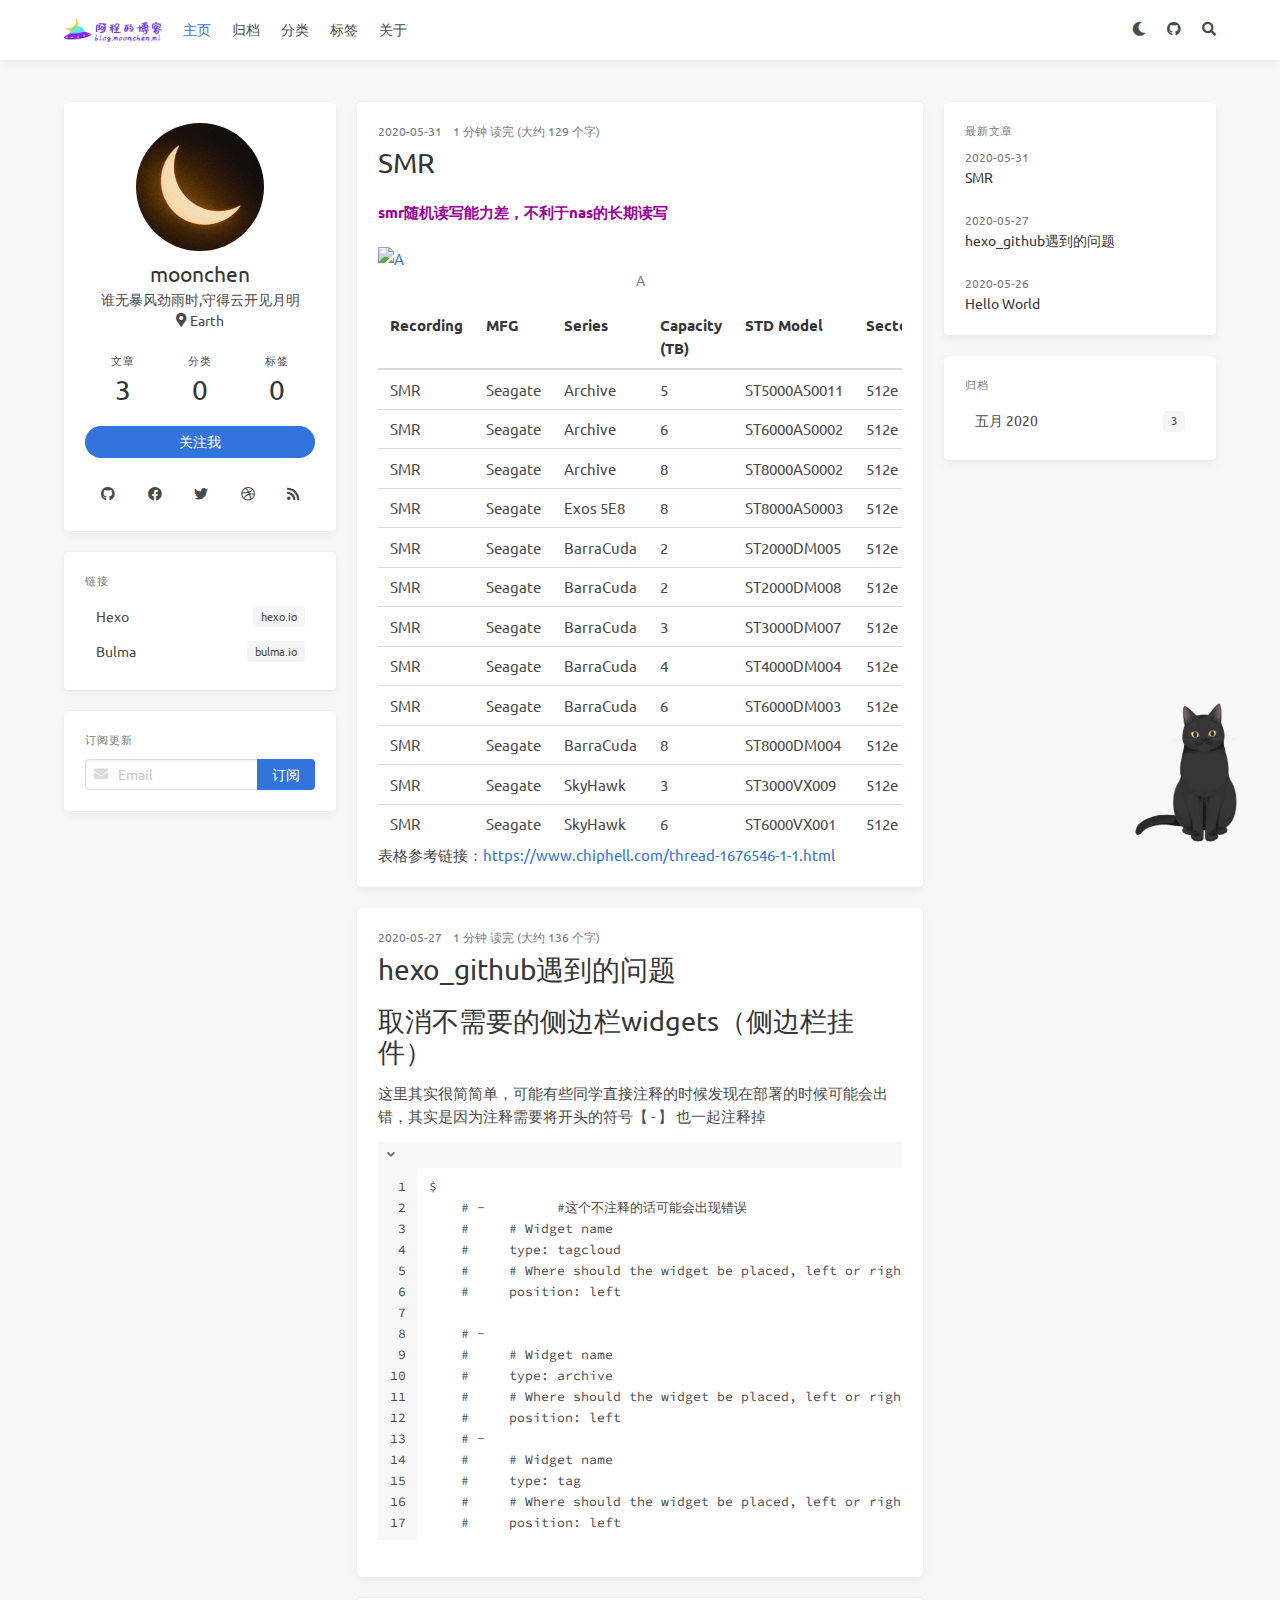
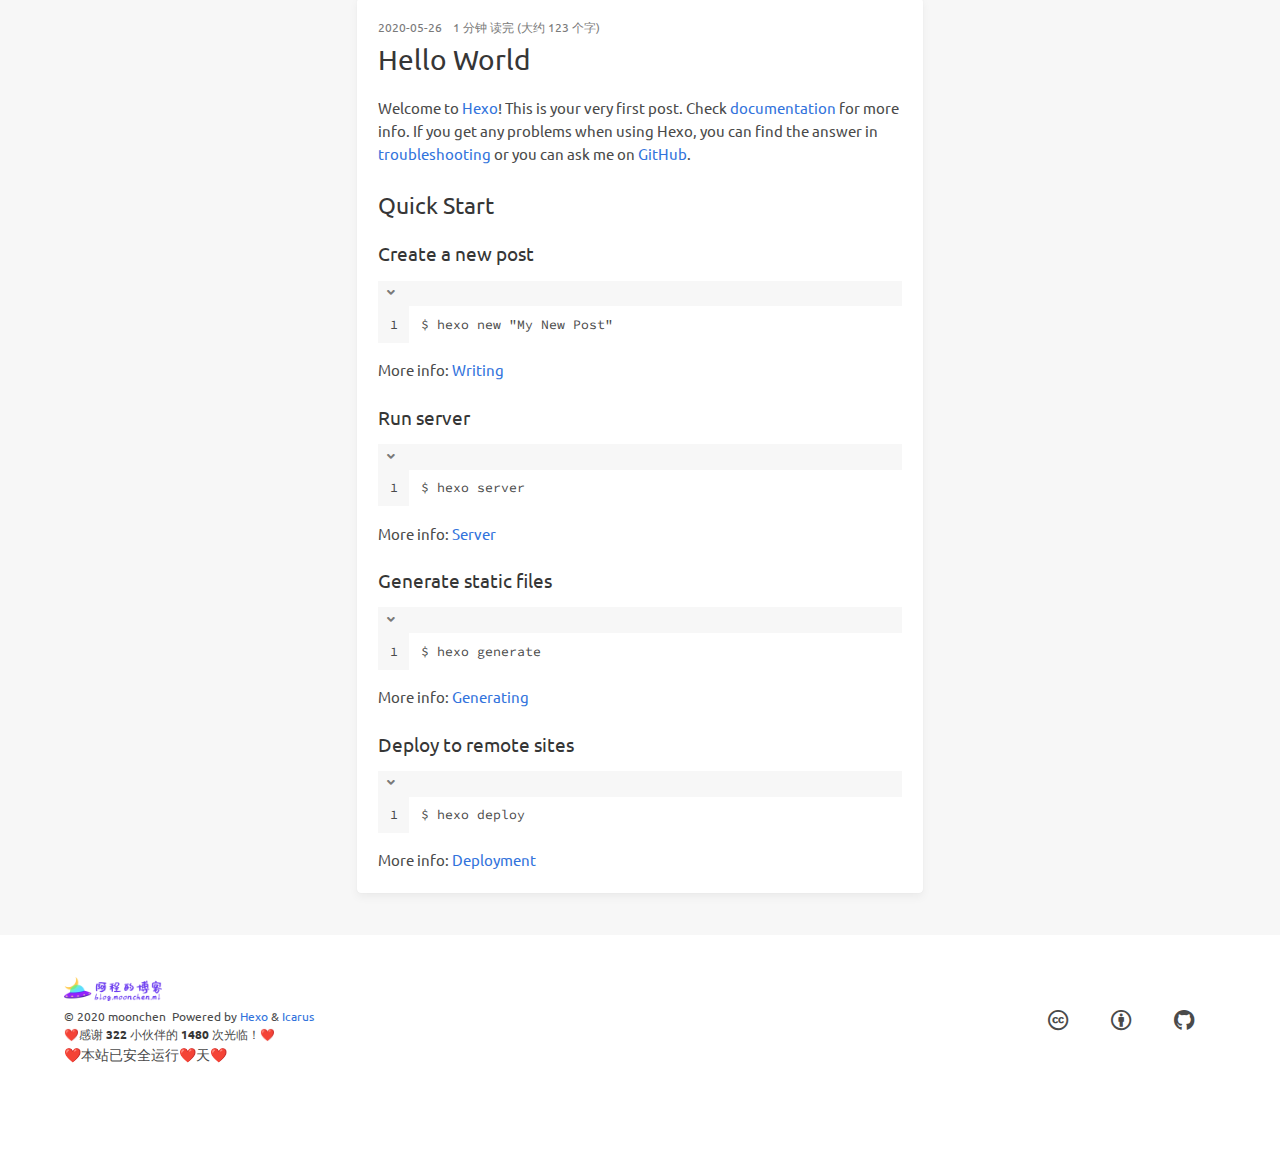
==== commit 33000e55: "Site updated: 2020-05-31 10:48:00" ====
--- a/index.html
+++ b/index.html
@@ -162,7 +162,7 @@
 <h3 id="Deploy-to-remote-sites"><a href="#Deploy-to-remote-sites" class="headerlink" title="Deploy to remote sites"></a>Deploy to remote sites</h3><figure class="highlight bash"><table><tr><td class="gutter"><pre><span class="line">1</span><br></pre></td><td class="code"><pre><span class="line">$ hexo deploy</span><br></pre></td></tr></table></figure>
 
 <p>More info: <a href="https://hexo.io/docs/one-command-deployment.html" target="_blank" rel="noopener">Deployment</a></p>
-</div></article></div></div><div class="column column-left is-4-tablet is-4-desktop is-3-widescreen  order-1"><div class="card widget"><div class="card-content"><nav class="level"><div class="level-item has-text-centered flex-shrink-1"><div><figure class="image is-128x128 mx-auto mb-2"><img class="is-rounded" src="/img/moon.jpg" alt="moonchen"></figure><p class="title is-size-4 is-block line-height-inherit">moonchen</p><p class="is-size-6 is-block">谁无暴风劲雨时,守得云开见月明</p><p class="is-size-6 is-flex justify-content-center"><i class="fas fa-map-marker-alt mr-1"></i><span>Earth</span></p></div></div></nav><nav class="level is-mobile"><div class="level-item has-text-centered is-marginless"><div><p class="heading">文章</p><a href="/archives"><p class="title">3</p></a></div></div><div class="level-item has-text-centered is-marginless"><div><p class="heading">分类</p><a href="/categories"><p class="title">0</p></a></div></div><div class="level-item has-text-centered is-marginless"><div><p class="heading">标签</p><a href="/tags"><p class="title">0</p></a></div></div></nav><div class="level"><a class="level-item button is-primary is-rounded" href="https://github.com/ppoffice" target="_blank" rel="noopener">关注我</a></div><div class="level is-mobile"><a class="level-item button is-transparent is-marginless" target="_blank" rel="noopener" title="Github" href="https://github.com/ppoffice"><i class="fab fa-github"></i></a><a class="level-item button is-transparent is-marginless" target="_blank" rel="noopener" title="Facebook" href="https://facebook.com"><i class="fab fa-facebook"></i></a><a class="level-item button is-transparent is-marginless" target="_blank" rel="noopener" title="Twitter" href="https://twitter.com"><i class="fab fa-twitter"></i></a><a class="level-item button is-transparent is-marginless" target="_blank" rel="noopener" title="Dribbble" href="https://dribbble.com"><i class="fab fa-dribbble"></i></a><a class="level-item button is-transparent is-marginless" target="_blank" rel="noopener" title="RSS" href="/"><i class="fas fa-rss"></i></a></div></div></div><!--!--><div class="card widget"><div class="card-content"><div class="menu"><h3 class="menu-label">链接</h3><ul class="menu-list"><li><a class="level is-mobile is-mobile" href="https://hexo.io" target="_blank" rel="noopener"><span class="level-left"><span class="level-item">Hexo</span></span><span class="level-right"><span class="level-item tag">hexo.io</span></span></a></li><li><a class="level is-mobile is-mobile" href="https://bulma.io" target="_blank" rel="noopener"><span class="level-left"><span class="level-item">Bulma</span></span><span class="level-right"><span class="level-item tag">bulma.io</span></span></a></li></ul></div></div></div><!--!--><!--!--><div class="card widget"><div class="card-content"><div class="menu"><h3 class="menu-label">订阅更新</h3><form action="https://feedburner.google.com/fb/a/mailverify" method="post" target="popupwindow" onsubmit="window.open(&#039;https://feedburner.google.com/fb/a/mailverify?uri=&#039;,&#039;popupwindow&#039;,&#039;scrollbars=yes,width=550,height=520&#039;);return true"><input type="hidden" value="" name="uri"><input type="hidden" name="loc" value="en_US"><div class="field has-addons"><div class="control has-icons-left is-expanded"><input class="input" name="email" type="email" placeholder="Email"><span class="icon is-small is-left"><i class="fas fa-envelope"></i></span></div><div class="control"><input class="button is-primary" type="submit" value="订阅"></div></div></form></div></div></div><div class="column-right-shadow is-hidden-widescreen"></div></div><div class="column column-right is-4-tablet is-4-desktop is-3-widescreen is-hidden-touch is-hidden-desktop-only order-3"><div class="card widget"><div class="card-content"><h3 class="menu-label">最新文章</h3><article class="media"><div class="media-content size-small"><p><time dateTime="2020-05-31T02:17:06.000Z">2020-05-31</time></p><p class="title is-6"><a class="link-muted" href="/2020/05/31/SMR/">SMR</a></p><p class="is-uppercase"></p></div></article><article class="media"><div class="media-content size-small"><p><time dateTime="2020-05-26T19:22:48.000Z">2020-05-27</time></p><p class="title is-6"><a class="link-muted" href="/2020/05/27/hexo-github%E9%81%87%E5%88%B0%E7%9A%84%E9%97%AE%E9%A2%98/">hexo_github遇到的问题</a></p><p class="is-uppercase"></p></div></article><article class="media"><div class="media-content size-small"><p><time dateTime="2020-05-25T23:12:46.894Z">2020-05-26</time></p><p class="title is-6"><a class="link-muted" href="/2020/05/26/hello-world/">Hello World</a></p><p class="is-uppercase"></p></div></article></div></div><div class="card widget"><div class="card-content"><div class="menu"><h3 class="menu-label">归档</h3><ul class="menu-list"><li><a class="level is-mobile is-marginless" href="/archives/2020/05/"><span class="level-start"><span class="level-item">五月 2020</span></span><span class="level-end"><span class="level-item tag">3</span></span></a></li></ul></div></div></div></div></div></div></section><footer class="footer"><div class="container"><div class="level"><div class="level-start"><a class="footer-logo is-block mb-2" href="/"><img class="logo-img" src="/img/ufologo.png" alt="Hexo" height="35"><img class="logo-img-dark" src="/img/ufologo-dark.png" alt="Hexo" height="35"></a><p class="size-small"><span>&copy; 2020 moonchen</span>  Powered by <a href="https://hexo.io/" target="_blank" rel="noopener">Hexo</a> &amp; <a href="https://github.com/ppoffice/hexo-theme-icarus" target="_blank" rel="noopener">Icarus</a></p><div class="size-small"><span>❤️感谢 <strong><span id="busuanzi_value_site_uv">322</span></strong> 小伙伴的 <strong><span id="busuanzi_value_site_pv">1480</span></strong> 次光临！❤️</span></div><p>❤️本站已安全运行❤️<a id="days">927</a>天</p><script>var s1 = &#039;2020-5-18&#039;;//设置为你的建站时间 s1 = new Date(s1.replace(/-/g, &quot;/&quot;)); s2 = new Date(); var days = s2.getTime() - s1.getTime(); var number_of_days = parseInt(days / (1000 * 60 * 60 * 24)); document.getElementById(&#039;days&#039;).innerHTML = number_of_days;</script></div><div class="level-end"><div class="field has-addons"><p class="control"><a class="button is-transparent is-large" target="_blank" rel="noopener" title="Creative Commons" href="https://creativecommons.org/"><i class="fab fa-creative-commons"></i></a></p><p class="control"><a class="button is-transparent is-large" target="_blank" rel="noopener" title="Attribution 4.0 International" href="https://creativecommons.org/licenses/by/4.0/"><i class="fab fa-creative-commons-by"></i></a></p><p class="control"><a class="button is-transparent is-large" target="_blank" rel="noopener" title="Download on GitHub" href="https://github.com/ppoffice/hexo-theme-icarus"><i class="fab fa-github"></i></a></p></div></div></div></div></footer><script src="https://cdn.jsdelivr.net/npm/jquery@3.3.1/dist/jquery.min.js"></script><script src="https://cdn.jsdelivr.net/npm/moment@2.22.2/min/moment-with-locales.min.js"></script><script>moment.locale("zh-CN");</script><script>var IcarusThemeSettings = {
+</div></article></div></div><div class="column column-left is-4-tablet is-4-desktop is-3-widescreen  order-1"><div class="card widget"><div class="card-content"><nav class="level"><div class="level-item has-text-centered flex-shrink-1"><div><figure class="image is-128x128 mx-auto mb-2"><img class="is-rounded" src="/img/moon.jpg" alt="moonchen"></figure><p class="title is-size-4 is-block line-height-inherit">moonchen</p><p class="is-size-6 is-block">谁无暴风劲雨时,守得云开见月明</p><p class="is-size-6 is-flex justify-content-center"><i class="fas fa-map-marker-alt mr-1"></i><span>Earth</span></p></div></div></nav><nav class="level is-mobile"><div class="level-item has-text-centered is-marginless"><div><p class="heading">文章</p><a href="/archives"><p class="title">3</p></a></div></div><div class="level-item has-text-centered is-marginless"><div><p class="heading">分类</p><a href="/categories"><p class="title">0</p></a></div></div><div class="level-item has-text-centered is-marginless"><div><p class="heading">标签</p><a href="/tags"><p class="title">0</p></a></div></div></nav><div class="level"><a class="level-item button is-primary is-rounded" href="https://github.com/ppoffice" target="_blank" rel="noopener">关注我</a></div><div class="level is-mobile"><a class="level-item button is-transparent is-marginless" target="_blank" rel="noopener" title="Github" href="https://github.com/ppoffice"><i class="fab fa-github"></i></a><a class="level-item button is-transparent is-marginless" target="_blank" rel="noopener" title="Facebook" href="https://facebook.com"><i class="fab fa-facebook"></i></a><a class="level-item button is-transparent is-marginless" target="_blank" rel="noopener" title="Twitter" href="https://twitter.com"><i class="fab fa-twitter"></i></a><a class="level-item button is-transparent is-marginless" target="_blank" rel="noopener" title="Dribbble" href="https://dribbble.com"><i class="fab fa-dribbble"></i></a><a class="level-item button is-transparent is-marginless" target="_blank" rel="noopener" title="RSS" href="/"><i class="fas fa-rss"></i></a></div></div></div><!--!--><div class="card widget"><div class="card-content"><div class="menu"><h3 class="menu-label">链接</h3><ul class="menu-list"><li><a class="level is-mobile is-mobile" href="https://hexo.io" target="_blank" rel="noopener"><span class="level-left"><span class="level-item">Hexo</span></span><span class="level-right"><span class="level-item tag">hexo.io</span></span></a></li><li><a class="level is-mobile is-mobile" href="https://bulma.io" target="_blank" rel="noopener"><span class="level-left"><span class="level-item">Bulma</span></span><span class="level-right"><span class="level-item tag">bulma.io</span></span></a></li></ul></div></div></div><!--!--><!--!--><div class="card widget"><div class="card-content"><div class="menu"><h3 class="menu-label">订阅更新</h3><form action="https://feedburner.google.com/fb/a/mailverify" method="post" target="popupwindow" onsubmit="window.open(&#039;https://feedburner.google.com/fb/a/mailverify?uri=&#039;,&#039;popupwindow&#039;,&#039;scrollbars=yes,width=550,height=520&#039;);return true"><input type="hidden" value="" name="uri"><input type="hidden" name="loc" value="en_US"><div class="field has-addons"><div class="control has-icons-left is-expanded"><input class="input" name="email" type="email" placeholder="Email"><span class="icon is-small is-left"><i class="fas fa-envelope"></i></span></div><div class="control"><input class="button is-primary" type="submit" value="订阅"></div></div></form></div></div></div><div class="column-right-shadow is-hidden-widescreen"></div></div><div class="column column-right is-4-tablet is-4-desktop is-3-widescreen is-hidden-touch is-hidden-desktop-only order-3"><div class="card widget"><div class="card-content"><h3 class="menu-label">最新文章</h3><article class="media"><div class="media-content size-small"><p><time dateTime="2020-05-31T02:17:06.000Z">2020-05-31</time></p><p class="title is-6"><a class="link-muted" href="/2020/05/31/SMR/">SMR</a></p><p class="is-uppercase"></p></div></article><article class="media"><div class="media-content size-small"><p><time dateTime="2020-05-26T19:22:48.000Z">2020-05-27</time></p><p class="title is-6"><a class="link-muted" href="/2020/05/27/hexo-github%E9%81%87%E5%88%B0%E7%9A%84%E9%97%AE%E9%A2%98/">hexo_github遇到的问题</a></p><p class="is-uppercase"></p></div></article><article class="media"><div class="media-content size-small"><p><time dateTime="2020-05-25T23:12:46.894Z">2020-05-26</time></p><p class="title is-6"><a class="link-muted" href="/2020/05/26/hello-world/">Hello World</a></p><p class="is-uppercase"></p></div></article></div></div><div class="card widget"><div class="card-content"><div class="menu"><h3 class="menu-label">归档</h3><ul class="menu-list"><li><a class="level is-mobile is-marginless" href="/archives/2020/05/"><span class="level-start"><span class="level-item">五月 2020</span></span><span class="level-end"><span class="level-item tag">3</span></span></a></li></ul></div></div></div></div></div></div></section><footer class="footer"><div class="container"><div class="level"><div class="level-start"><a class="footer-logo is-block mb-2" href="/"><img class="logo-img" src="/img/ufologo.png" alt="Hexo" height="35"><img class="logo-img-dark" src="/img/ufologo-dark.png" alt="Hexo" height="35"></a><p class="size-small"><span>&copy; 2020 moonchen</span>  Powered by <a href="https://hexo.io/" target="_blank" rel="noopener">Hexo</a> &amp; <a href="https://github.com/ppoffice/hexo-theme-icarus" target="_blank" rel="noopener">Icarus</a></p><div class="size-small"><span>❤️感谢 <strong><span id="busuanzi_value_site_uv">322</span></strong> 小伙伴的 <strong><span id="busuanzi_value_site_pv">1480</span></strong> 次光临！❤️</span></div><p>❤️本站已安全运行❤️<a id="days"></a>天❤️</p><script>var s1 = &#039;2020-5-18&#039;;//设置为你的建站时间 s1 = new Date(s1.replace(/-/g, &quot;/&quot;)); s2 = new Date(); var days = s2.getTime() - s1.getTime(); var number_of_days = parseInt(days / (1000 * 60 * 60 * 24)); document.getElementById(&#039;days&#039;).innerHTML = number_of_days;</script></div><div class="level-end"><div class="field has-addons"><p class="control"><a class="button is-transparent is-large" target="_blank" rel="noopener" title="Creative Commons" href="https://creativecommons.org/"><i class="fab fa-creative-commons"></i></a></p><p class="control"><a class="button is-transparent is-large" target="_blank" rel="noopener" title="Attribution 4.0 International" href="https://creativecommons.org/licenses/by/4.0/"><i class="fab fa-creative-commons-by"></i></a></p><p class="control"><a class="button is-transparent is-large" target="_blank" rel="noopener" title="Download on GitHub" href="https://github.com/ppoffice/hexo-theme-icarus"><i class="fab fa-github"></i></a></p></div></div></div></div></footer><script src="https://cdn.jsdelivr.net/npm/jquery@3.3.1/dist/jquery.min.js"></script><script src="https://cdn.jsdelivr.net/npm/moment@2.22.2/min/moment-with-locales.min.js"></script><script>moment.locale("zh-CN");</script><script>var IcarusThemeSettings = {
             site: {
                 url: 'https://moonchenn.github.io',
                 external_link: {"enable":true,"exclude":[]}
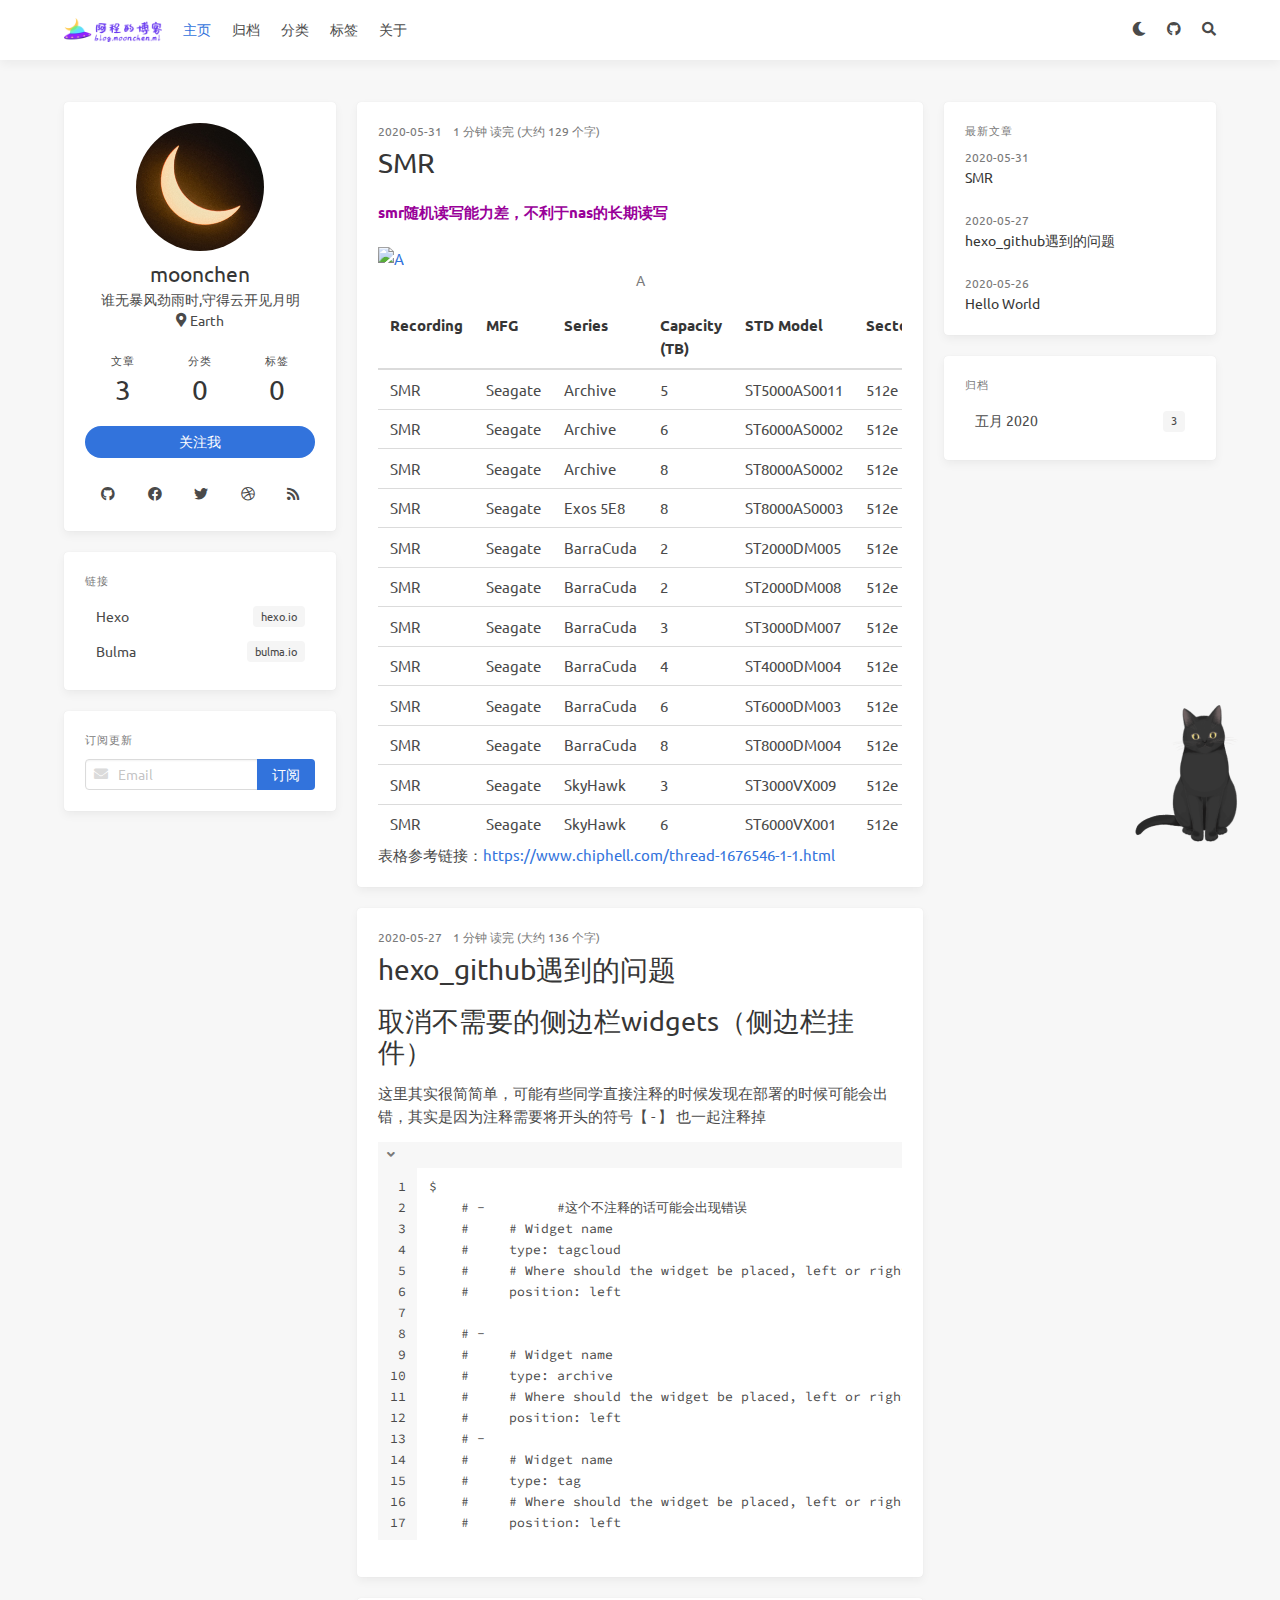
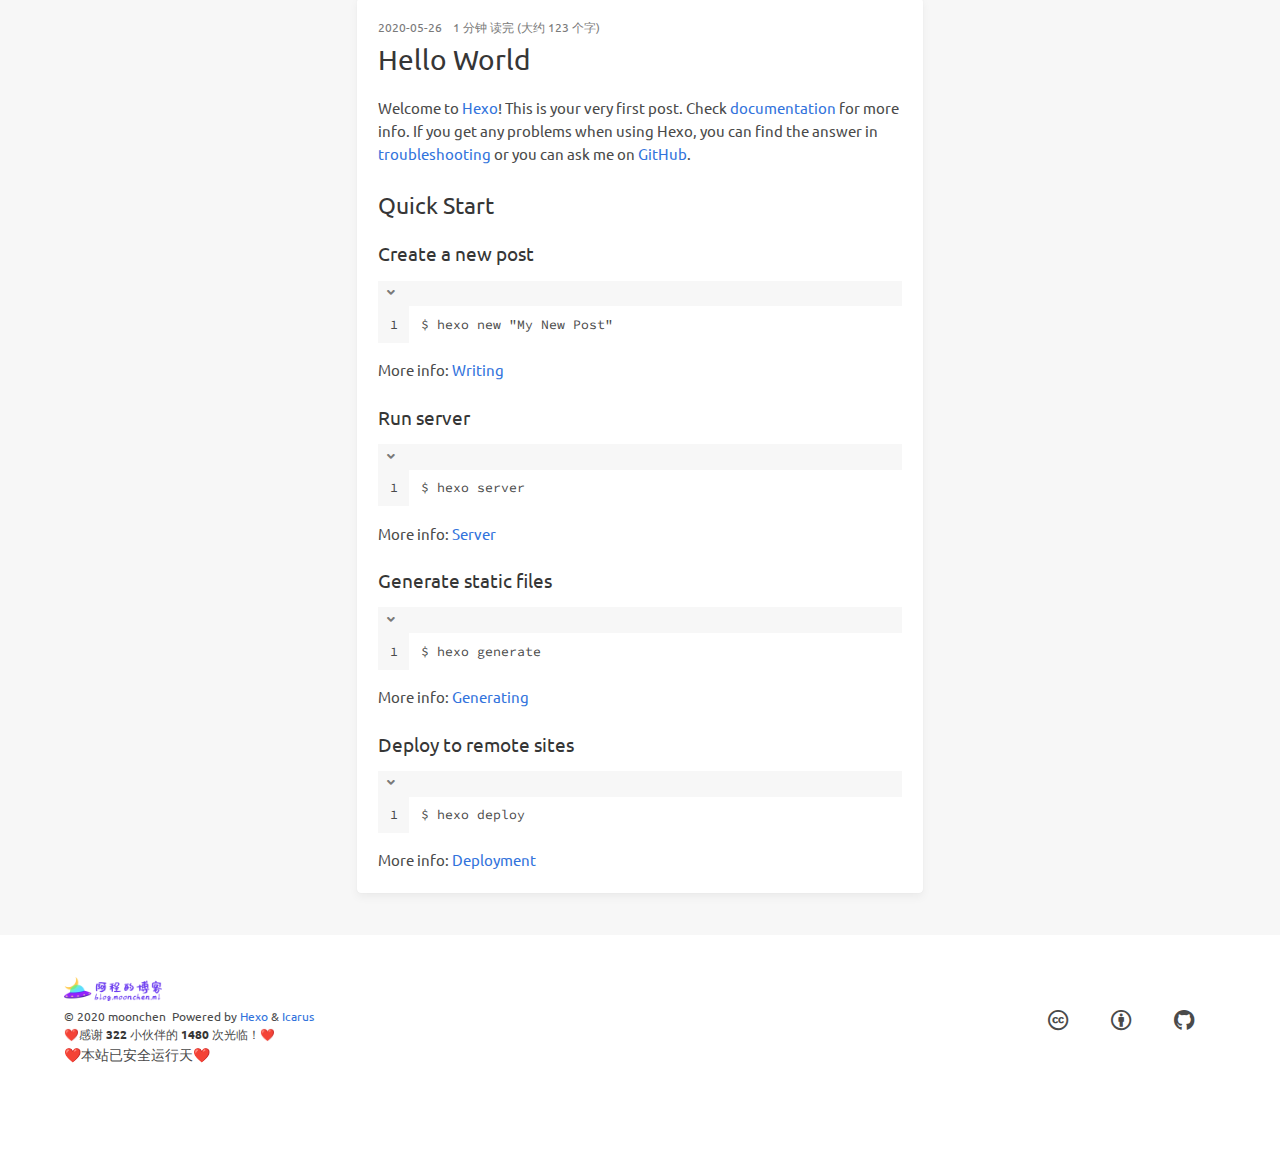
==== commit b883a8b9: "Site updated: 2020-05-31 10:52:08" ====
--- a/index.html
+++ b/index.html
@@ -162,7 +162,7 @@
 <h3 id="Deploy-to-remote-sites"><a href="#Deploy-to-remote-sites" class="headerlink" title="Deploy to remote sites"></a>Deploy to remote sites</h3><figure class="highlight bash"><table><tr><td class="gutter"><pre><span class="line">1</span><br></pre></td><td class="code"><pre><span class="line">$ hexo deploy</span><br></pre></td></tr></table></figure>
 
 <p>More info: <a href="https://hexo.io/docs/one-command-deployment.html" target="_blank" rel="noopener">Deployment</a></p>
-</div></article></div></div><div class="column column-left is-4-tablet is-4-desktop is-3-widescreen  order-1"><div class="card widget"><div class="card-content"><nav class="level"><div class="level-item has-text-centered flex-shrink-1"><div><figure class="image is-128x128 mx-auto mb-2"><img class="is-rounded" src="/img/moon.jpg" alt="moonchen"></figure><p class="title is-size-4 is-block line-height-inherit">moonchen</p><p class="is-size-6 is-block">谁无暴风劲雨时,守得云开见月明</p><p class="is-size-6 is-flex justify-content-center"><i class="fas fa-map-marker-alt mr-1"></i><span>Earth</span></p></div></div></nav><nav class="level is-mobile"><div class="level-item has-text-centered is-marginless"><div><p class="heading">文章</p><a href="/archives"><p class="title">3</p></a></div></div><div class="level-item has-text-centered is-marginless"><div><p class="heading">分类</p><a href="/categories"><p class="title">0</p></a></div></div><div class="level-item has-text-centered is-marginless"><div><p class="heading">标签</p><a href="/tags"><p class="title">0</p></a></div></div></nav><div class="level"><a class="level-item button is-primary is-rounded" href="https://github.com/ppoffice" target="_blank" rel="noopener">关注我</a></div><div class="level is-mobile"><a class="level-item button is-transparent is-marginless" target="_blank" rel="noopener" title="Github" href="https://github.com/ppoffice"><i class="fab fa-github"></i></a><a class="level-item button is-transparent is-marginless" target="_blank" rel="noopener" title="Facebook" href="https://facebook.com"><i class="fab fa-facebook"></i></a><a class="level-item button is-transparent is-marginless" target="_blank" rel="noopener" title="Twitter" href="https://twitter.com"><i class="fab fa-twitter"></i></a><a class="level-item button is-transparent is-marginless" target="_blank" rel="noopener" title="Dribbble" href="https://dribbble.com"><i class="fab fa-dribbble"></i></a><a class="level-item button is-transparent is-marginless" target="_blank" rel="noopener" title="RSS" href="/"><i class="fas fa-rss"></i></a></div></div></div><!--!--><div class="card widget"><div class="card-content"><div class="menu"><h3 class="menu-label">链接</h3><ul class="menu-list"><li><a class="level is-mobile is-mobile" href="https://hexo.io" target="_blank" rel="noopener"><span class="level-left"><span class="level-item">Hexo</span></span><span class="level-right"><span class="level-item tag">hexo.io</span></span></a></li><li><a class="level is-mobile is-mobile" href="https://bulma.io" target="_blank" rel="noopener"><span class="level-left"><span class="level-item">Bulma</span></span><span class="level-right"><span class="level-item tag">bulma.io</span></span></a></li></ul></div></div></div><!--!--><!--!--><div class="card widget"><div class="card-content"><div class="menu"><h3 class="menu-label">订阅更新</h3><form action="https://feedburner.google.com/fb/a/mailverify" method="post" target="popupwindow" onsubmit="window.open(&#039;https://feedburner.google.com/fb/a/mailverify?uri=&#039;,&#039;popupwindow&#039;,&#039;scrollbars=yes,width=550,height=520&#039;);return true"><input type="hidden" value="" name="uri"><input type="hidden" name="loc" value="en_US"><div class="field has-addons"><div class="control has-icons-left is-expanded"><input class="input" name="email" type="email" placeholder="Email"><span class="icon is-small is-left"><i class="fas fa-envelope"></i></span></div><div class="control"><input class="button is-primary" type="submit" value="订阅"></div></div></form></div></div></div><div class="column-right-shadow is-hidden-widescreen"></div></div><div class="column column-right is-4-tablet is-4-desktop is-3-widescreen is-hidden-touch is-hidden-desktop-only order-3"><div class="card widget"><div class="card-content"><h3 class="menu-label">最新文章</h3><article class="media"><div class="media-content size-small"><p><time dateTime="2020-05-31T02:17:06.000Z">2020-05-31</time></p><p class="title is-6"><a class="link-muted" href="/2020/05/31/SMR/">SMR</a></p><p class="is-uppercase"></p></div></article><article class="media"><div class="media-content size-small"><p><time dateTime="2020-05-26T19:22:48.000Z">2020-05-27</time></p><p class="title is-6"><a class="link-muted" href="/2020/05/27/hexo-github%E9%81%87%E5%88%B0%E7%9A%84%E9%97%AE%E9%A2%98/">hexo_github遇到的问题</a></p><p class="is-uppercase"></p></div></article><article class="media"><div class="media-content size-small"><p><time dateTime="2020-05-25T23:12:46.894Z">2020-05-26</time></p><p class="title is-6"><a class="link-muted" href="/2020/05/26/hello-world/">Hello World</a></p><p class="is-uppercase"></p></div></article></div></div><div class="card widget"><div class="card-content"><div class="menu"><h3 class="menu-label">归档</h3><ul class="menu-list"><li><a class="level is-mobile is-marginless" href="/archives/2020/05/"><span class="level-start"><span class="level-item">五月 2020</span></span><span class="level-end"><span class="level-item tag">3</span></span></a></li></ul></div></div></div></div></div></div></section><footer class="footer"><div class="container"><div class="level"><div class="level-start"><a class="footer-logo is-block mb-2" href="/"><img class="logo-img" src="/img/ufologo.png" alt="Hexo" height="35"><img class="logo-img-dark" src="/img/ufologo-dark.png" alt="Hexo" height="35"></a><p class="size-small"><span>&copy; 2020 moonchen</span>  Powered by <a href="https://hexo.io/" target="_blank" rel="noopener">Hexo</a> &amp; <a href="https://github.com/ppoffice/hexo-theme-icarus" target="_blank" rel="noopener">Icarus</a></p><div class="size-small"><span>❤️感谢 <strong><span id="busuanzi_value_site_uv">322</span></strong> 小伙伴的 <strong><span id="busuanzi_value_site_pv">1480</span></strong> 次光临！❤️</span></div><p>❤️本站已安全运行❤️<a id="days"></a>天❤️</p><script>var s1 = &#039;2020-5-18&#039;;//设置为你的建站时间 s1 = new Date(s1.replace(/-/g, &quot;/&quot;)); s2 = new Date(); var days = s2.getTime() - s1.getTime(); var number_of_days = parseInt(days / (1000 * 60 * 60 * 24)); document.getElementById(&#039;days&#039;).innerHTML = number_of_days;</script></div><div class="level-end"><div class="field has-addons"><p class="control"><a class="button is-transparent is-large" target="_blank" rel="noopener" title="Creative Commons" href="https://creativecommons.org/"><i class="fab fa-creative-commons"></i></a></p><p class="control"><a class="button is-transparent is-large" target="_blank" rel="noopener" title="Attribution 4.0 International" href="https://creativecommons.org/licenses/by/4.0/"><i class="fab fa-creative-commons-by"></i></a></p><p class="control"><a class="button is-transparent is-large" target="_blank" rel="noopener" title="Download on GitHub" href="https://github.com/ppoffice/hexo-theme-icarus"><i class="fab fa-github"></i></a></p></div></div></div></div></footer><script src="https://cdn.jsdelivr.net/npm/jquery@3.3.1/dist/jquery.min.js"></script><script src="https://cdn.jsdelivr.net/npm/moment@2.22.2/min/moment-with-locales.min.js"></script><script>moment.locale("zh-CN");</script><script>var IcarusThemeSettings = {
+</div></article></div></div><div class="column column-left is-4-tablet is-4-desktop is-3-widescreen  order-1"><div class="card widget"><div class="card-content"><nav class="level"><div class="level-item has-text-centered flex-shrink-1"><div><figure class="image is-128x128 mx-auto mb-2"><img class="is-rounded" src="/img/moon.jpg" alt="moonchen"></figure><p class="title is-size-4 is-block line-height-inherit">moonchen</p><p class="is-size-6 is-block">谁无暴风劲雨时,守得云开见月明</p><p class="is-size-6 is-flex justify-content-center"><i class="fas fa-map-marker-alt mr-1"></i><span>Earth</span></p></div></div></nav><nav class="level is-mobile"><div class="level-item has-text-centered is-marginless"><div><p class="heading">文章</p><a href="/archives"><p class="title">3</p></a></div></div><div class="level-item has-text-centered is-marginless"><div><p class="heading">分类</p><a href="/categories"><p class="title">0</p></a></div></div><div class="level-item has-text-centered is-marginless"><div><p class="heading">标签</p><a href="/tags"><p class="title">0</p></a></div></div></nav><div class="level"><a class="level-item button is-primary is-rounded" href="https://github.com/ppoffice" target="_blank" rel="noopener">关注我</a></div><div class="level is-mobile"><a class="level-item button is-transparent is-marginless" target="_blank" rel="noopener" title="Github" href="https://github.com/ppoffice"><i class="fab fa-github"></i></a><a class="level-item button is-transparent is-marginless" target="_blank" rel="noopener" title="Facebook" href="https://facebook.com"><i class="fab fa-facebook"></i></a><a class="level-item button is-transparent is-marginless" target="_blank" rel="noopener" title="Twitter" href="https://twitter.com"><i class="fab fa-twitter"></i></a><a class="level-item button is-transparent is-marginless" target="_blank" rel="noopener" title="Dribbble" href="https://dribbble.com"><i class="fab fa-dribbble"></i></a><a class="level-item button is-transparent is-marginless" target="_blank" rel="noopener" title="RSS" href="/"><i class="fas fa-rss"></i></a></div></div></div><!--!--><div class="card widget"><div class="card-content"><div class="menu"><h3 class="menu-label">链接</h3><ul class="menu-list"><li><a class="level is-mobile is-mobile" href="https://hexo.io" target="_blank" rel="noopener"><span class="level-left"><span class="level-item">Hexo</span></span><span class="level-right"><span class="level-item tag">hexo.io</span></span></a></li><li><a class="level is-mobile is-mobile" href="https://bulma.io" target="_blank" rel="noopener"><span class="level-left"><span class="level-item">Bulma</span></span><span class="level-right"><span class="level-item tag">bulma.io</span></span></a></li></ul></div></div></div><!--!--><!--!--><div class="card widget"><div class="card-content"><div class="menu"><h3 class="menu-label">订阅更新</h3><form action="https://feedburner.google.com/fb/a/mailverify" method="post" target="popupwindow" onsubmit="window.open(&#039;https://feedburner.google.com/fb/a/mailverify?uri=&#039;,&#039;popupwindow&#039;,&#039;scrollbars=yes,width=550,height=520&#039;);return true"><input type="hidden" value="" name="uri"><input type="hidden" name="loc" value="en_US"><div class="field has-addons"><div class="control has-icons-left is-expanded"><input class="input" name="email" type="email" placeholder="Email"><span class="icon is-small is-left"><i class="fas fa-envelope"></i></span></div><div class="control"><input class="button is-primary" type="submit" value="订阅"></div></div></form></div></div></div><div class="column-right-shadow is-hidden-widescreen"></div></div><div class="column column-right is-4-tablet is-4-desktop is-3-widescreen is-hidden-touch is-hidden-desktop-only order-3"><div class="card widget"><div class="card-content"><h3 class="menu-label">最新文章</h3><article class="media"><div class="media-content size-small"><p><time dateTime="2020-05-31T02:17:06.000Z">2020-05-31</time></p><p class="title is-6"><a class="link-muted" href="/2020/05/31/SMR/">SMR</a></p><p class="is-uppercase"></p></div></article><article class="media"><div class="media-content size-small"><p><time dateTime="2020-05-26T19:22:48.000Z">2020-05-27</time></p><p class="title is-6"><a class="link-muted" href="/2020/05/27/hexo-github%E9%81%87%E5%88%B0%E7%9A%84%E9%97%AE%E9%A2%98/">hexo_github遇到的问题</a></p><p class="is-uppercase"></p></div></article><article class="media"><div class="media-content size-small"><p><time dateTime="2020-05-25T23:12:46.894Z">2020-05-26</time></p><p class="title is-6"><a class="link-muted" href="/2020/05/26/hello-world/">Hello World</a></p><p class="is-uppercase"></p></div></article></div></div><div class="card widget"><div class="card-content"><div class="menu"><h3 class="menu-label">归档</h3><ul class="menu-list"><li><a class="level is-mobile is-marginless" href="/archives/2020/05/"><span class="level-start"><span class="level-item">五月 2020</span></span><span class="level-end"><span class="level-item tag">3</span></span></a></li></ul></div></div></div></div></div></div></section><footer class="footer"><div class="container"><div class="level"><div class="level-start"><a class="footer-logo is-block mb-2" href="/"><img class="logo-img" src="/img/ufologo.png" alt="Hexo" height="35"><img class="logo-img-dark" src="/img/ufologo-dark.png" alt="Hexo" height="35"></a><p class="size-small"><span>&copy; 2020 moonchen</span>  Powered by <a href="https://hexo.io/" target="_blank" rel="noopener">Hexo</a> &amp; <a href="https://github.com/ppoffice/hexo-theme-icarus" target="_blank" rel="noopener">Icarus</a></p><div class="size-small"><span>❤️感谢 <strong><span id="busuanzi_value_site_uv">322</span></strong> 小伙伴的 <strong><span id="busuanzi_value_site_pv">1480</span></strong> 次光临！❤️</span></div><p>❤️本站已安全运行<span id="days"></span>天❤️</p><script>var s1 = &#039;2020-5-18&#039;;//设置为你的建站时间 s1 = new Date(s1.replace(/-/g, &quot;/&quot;)); s2 = new Date(); var days = s2.getTime() - s1.getTime(); var number_of_days = parseInt(days / (1000 * 60 * 60 * 24)); document.getElementById(&#039;days&#039;).innerHTML = number_of_days;</script></div><div class="level-end"><div class="field has-addons"><p class="control"><a class="button is-transparent is-large" target="_blank" rel="noopener" title="Creative Commons" href="https://creativecommons.org/"><i class="fab fa-creative-commons"></i></a></p><p class="control"><a class="button is-transparent is-large" target="_blank" rel="noopener" title="Attribution 4.0 International" href="https://creativecommons.org/licenses/by/4.0/"><i class="fab fa-creative-commons-by"></i></a></p><p class="control"><a class="button is-transparent is-large" target="_blank" rel="noopener" title="Download on GitHub" href="https://github.com/ppoffice/hexo-theme-icarus"><i class="fab fa-github"></i></a></p></div></div></div></div></footer><script src="https://cdn.jsdelivr.net/npm/jquery@3.3.1/dist/jquery.min.js"></script><script src="https://cdn.jsdelivr.net/npm/moment@2.22.2/min/moment-with-locales.min.js"></script><script>moment.locale("zh-CN");</script><script>var IcarusThemeSettings = {
             site: {
                 url: 'https://moonchenn.github.io',
                 external_link: {"enable":true,"exclude":[]}
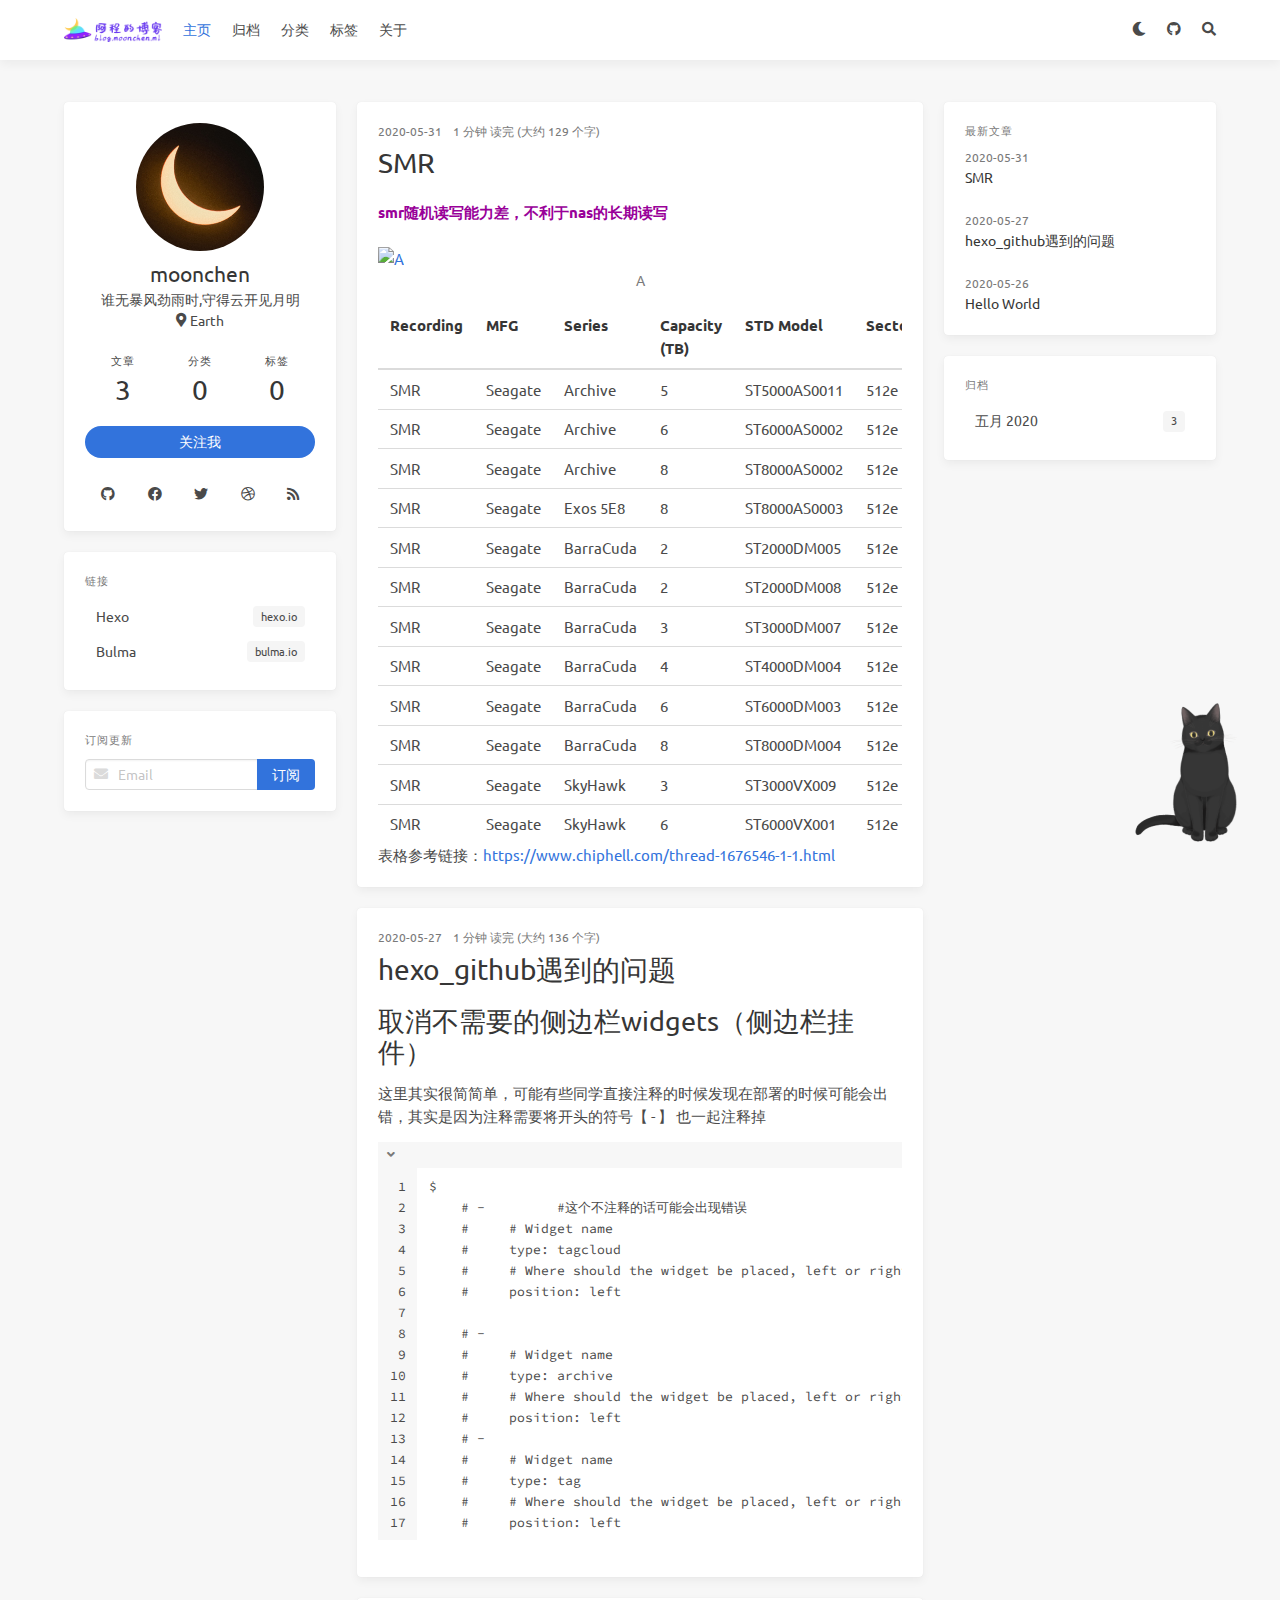
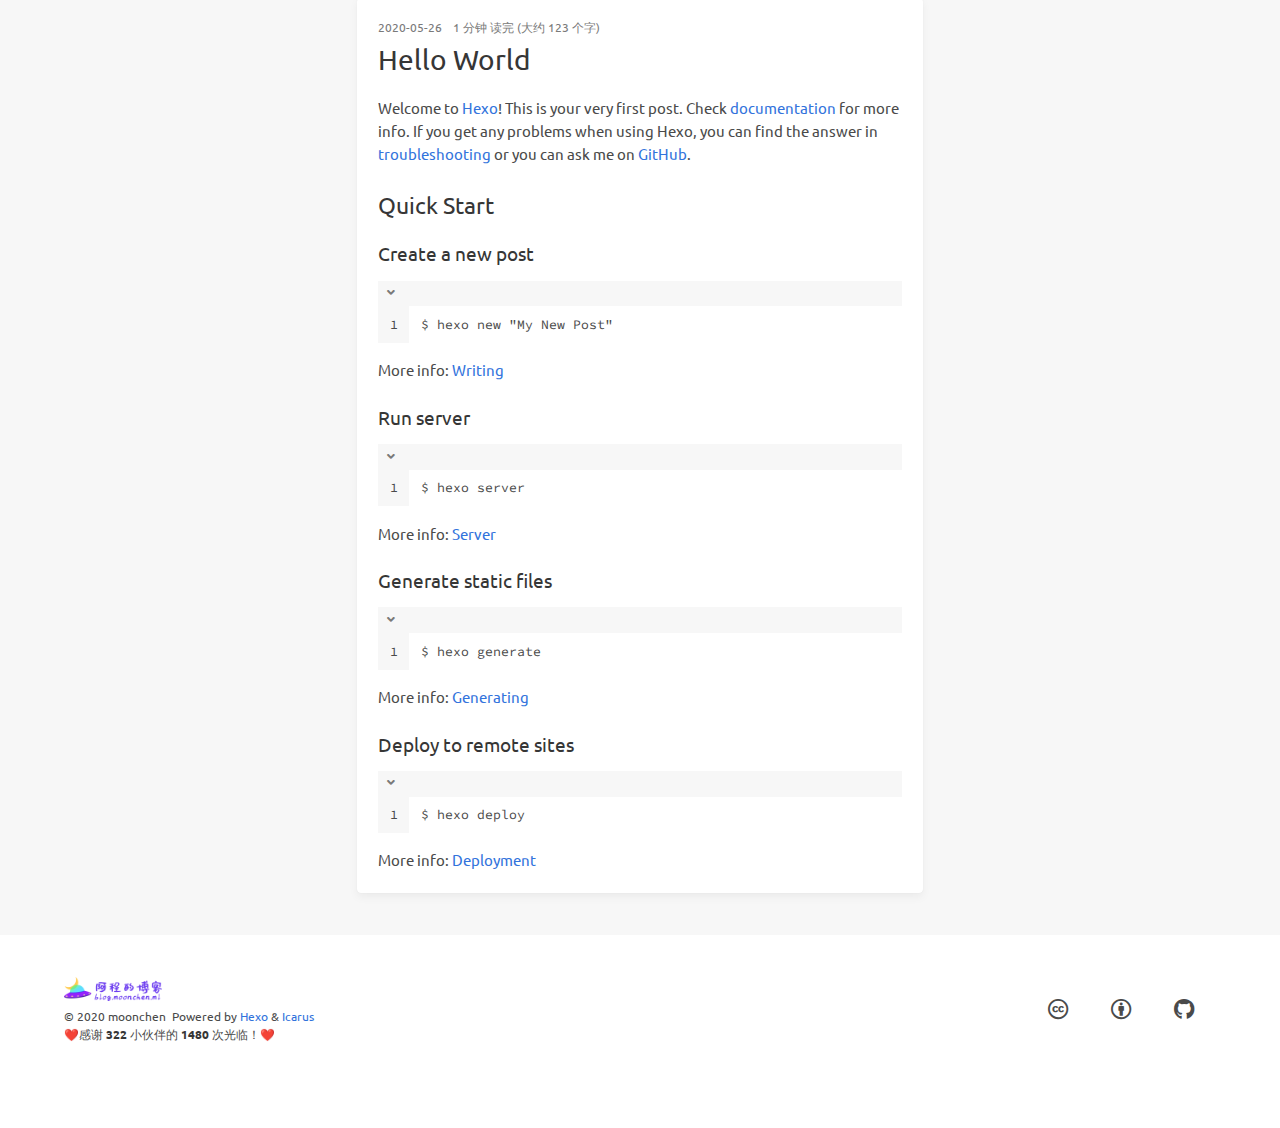
==== commit 9328cc22: "Site updated: 2020-05-31 11:08:47" ====
--- a/index.html
+++ b/index.html
@@ -162,7 +162,7 @@
 <h3 id="Deploy-to-remote-sites"><a href="#Deploy-to-remote-sites" class="headerlink" title="Deploy to remote sites"></a>Deploy to remote sites</h3><figure class="highlight bash"><table><tr><td class="gutter"><pre><span class="line">1</span><br></pre></td><td class="code"><pre><span class="line">$ hexo deploy</span><br></pre></td></tr></table></figure>
 
 <p>More info: <a href="https://hexo.io/docs/one-command-deployment.html" target="_blank" rel="noopener">Deployment</a></p>
-</div></article></div></div><div class="column column-left is-4-tablet is-4-desktop is-3-widescreen  order-1"><div class="card widget"><div class="card-content"><nav class="level"><div class="level-item has-text-centered flex-shrink-1"><div><figure class="image is-128x128 mx-auto mb-2"><img class="is-rounded" src="/img/moon.jpg" alt="moonchen"></figure><p class="title is-size-4 is-block line-height-inherit">moonchen</p><p class="is-size-6 is-block">谁无暴风劲雨时,守得云开见月明</p><p class="is-size-6 is-flex justify-content-center"><i class="fas fa-map-marker-alt mr-1"></i><span>Earth</span></p></div></div></nav><nav class="level is-mobile"><div class="level-item has-text-centered is-marginless"><div><p class="heading">文章</p><a href="/archives"><p class="title">3</p></a></div></div><div class="level-item has-text-centered is-marginless"><div><p class="heading">分类</p><a href="/categories"><p class="title">0</p></a></div></div><div class="level-item has-text-centered is-marginless"><div><p class="heading">标签</p><a href="/tags"><p class="title">0</p></a></div></div></nav><div class="level"><a class="level-item button is-primary is-rounded" href="https://github.com/ppoffice" target="_blank" rel="noopener">关注我</a></div><div class="level is-mobile"><a class="level-item button is-transparent is-marginless" target="_blank" rel="noopener" title="Github" href="https://github.com/ppoffice"><i class="fab fa-github"></i></a><a class="level-item button is-transparent is-marginless" target="_blank" rel="noopener" title="Facebook" href="https://facebook.com"><i class="fab fa-facebook"></i></a><a class="level-item button is-transparent is-marginless" target="_blank" rel="noopener" title="Twitter" href="https://twitter.com"><i class="fab fa-twitter"></i></a><a class="level-item button is-transparent is-marginless" target="_blank" rel="noopener" title="Dribbble" href="https://dribbble.com"><i class="fab fa-dribbble"></i></a><a class="level-item button is-transparent is-marginless" target="_blank" rel="noopener" title="RSS" href="/"><i class="fas fa-rss"></i></a></div></div></div><!--!--><div class="card widget"><div class="card-content"><div class="menu"><h3 class="menu-label">链接</h3><ul class="menu-list"><li><a class="level is-mobile is-mobile" href="https://hexo.io" target="_blank" rel="noopener"><span class="level-left"><span class="level-item">Hexo</span></span><span class="level-right"><span class="level-item tag">hexo.io</span></span></a></li><li><a class="level is-mobile is-mobile" href="https://bulma.io" target="_blank" rel="noopener"><span class="level-left"><span class="level-item">Bulma</span></span><span class="level-right"><span class="level-item tag">bulma.io</span></span></a></li></ul></div></div></div><!--!--><!--!--><div class="card widget"><div class="card-content"><div class="menu"><h3 class="menu-label">订阅更新</h3><form action="https://feedburner.google.com/fb/a/mailverify" method="post" target="popupwindow" onsubmit="window.open(&#039;https://feedburner.google.com/fb/a/mailverify?uri=&#039;,&#039;popupwindow&#039;,&#039;scrollbars=yes,width=550,height=520&#039;);return true"><input type="hidden" value="" name="uri"><input type="hidden" name="loc" value="en_US"><div class="field has-addons"><div class="control has-icons-left is-expanded"><input class="input" name="email" type="email" placeholder="Email"><span class="icon is-small is-left"><i class="fas fa-envelope"></i></span></div><div class="control"><input class="button is-primary" type="submit" value="订阅"></div></div></form></div></div></div><div class="column-right-shadow is-hidden-widescreen"></div></div><div class="column column-right is-4-tablet is-4-desktop is-3-widescreen is-hidden-touch is-hidden-desktop-only order-3"><div class="card widget"><div class="card-content"><h3 class="menu-label">最新文章</h3><article class="media"><div class="media-content size-small"><p><time dateTime="2020-05-31T02:17:06.000Z">2020-05-31</time></p><p class="title is-6"><a class="link-muted" href="/2020/05/31/SMR/">SMR</a></p><p class="is-uppercase"></p></div></article><article class="media"><div class="media-content size-small"><p><time dateTime="2020-05-26T19:22:48.000Z">2020-05-27</time></p><p class="title is-6"><a class="link-muted" href="/2020/05/27/hexo-github%E9%81%87%E5%88%B0%E7%9A%84%E9%97%AE%E9%A2%98/">hexo_github遇到的问题</a></p><p class="is-uppercase"></p></div></article><article class="media"><div class="media-content size-small"><p><time dateTime="2020-05-25T23:12:46.894Z">2020-05-26</time></p><p class="title is-6"><a class="link-muted" href="/2020/05/26/hello-world/">Hello World</a></p><p class="is-uppercase"></p></div></article></div></div><div class="card widget"><div class="card-content"><div class="menu"><h3 class="menu-label">归档</h3><ul class="menu-list"><li><a class="level is-mobile is-marginless" href="/archives/2020/05/"><span class="level-start"><span class="level-item">五月 2020</span></span><span class="level-end"><span class="level-item tag">3</span></span></a></li></ul></div></div></div></div></div></div></section><footer class="footer"><div class="container"><div class="level"><div class="level-start"><a class="footer-logo is-block mb-2" href="/"><img class="logo-img" src="/img/ufologo.png" alt="Hexo" height="35"><img class="logo-img-dark" src="/img/ufologo-dark.png" alt="Hexo" height="35"></a><p class="size-small"><span>&copy; 2020 moonchen</span>  Powered by <a href="https://hexo.io/" target="_blank" rel="noopener">Hexo</a> &amp; <a href="https://github.com/ppoffice/hexo-theme-icarus" target="_blank" rel="noopener">Icarus</a></p><div class="size-small"><span>❤️感谢 <strong><span id="busuanzi_value_site_uv">322</span></strong> 小伙伴的 <strong><span id="busuanzi_value_site_pv">1480</span></strong> 次光临！❤️</span></div><p>❤️本站已安全运行<span id="days"></span>天❤️</p><script>var s1 = &#039;2020-5-18&#039;;//设置为你的建站时间 s1 = new Date(s1.replace(/-/g, &quot;/&quot;)); s2 = new Date(); var days = s2.getTime() - s1.getTime(); var number_of_days = parseInt(days / (1000 * 60 * 60 * 24)); document.getElementById(&#039;days&#039;).innerHTML = number_of_days;</script></div><div class="level-end"><div class="field has-addons"><p class="control"><a class="button is-transparent is-large" target="_blank" rel="noopener" title="Creative Commons" href="https://creativecommons.org/"><i class="fab fa-creative-commons"></i></a></p><p class="control"><a class="button is-transparent is-large" target="_blank" rel="noopener" title="Attribution 4.0 International" href="https://creativecommons.org/licenses/by/4.0/"><i class="fab fa-creative-commons-by"></i></a></p><p class="control"><a class="button is-transparent is-large" target="_blank" rel="noopener" title="Download on GitHub" href="https://github.com/ppoffice/hexo-theme-icarus"><i class="fab fa-github"></i></a></p></div></div></div></div></footer><script src="https://cdn.jsdelivr.net/npm/jquery@3.3.1/dist/jquery.min.js"></script><script src="https://cdn.jsdelivr.net/npm/moment@2.22.2/min/moment-with-locales.min.js"></script><script>moment.locale("zh-CN");</script><script>var IcarusThemeSettings = {
+</div></article></div></div><div class="column column-left is-4-tablet is-4-desktop is-3-widescreen  order-1"><div class="card widget"><div class="card-content"><nav class="level"><div class="level-item has-text-centered flex-shrink-1"><div><figure class="image is-128x128 mx-auto mb-2"><img class="is-rounded" src="/img/moon.jpg" alt="moonchen"></figure><p class="title is-size-4 is-block line-height-inherit">moonchen</p><p class="is-size-6 is-block">谁无暴风劲雨时,守得云开见月明</p><p class="is-size-6 is-flex justify-content-center"><i class="fas fa-map-marker-alt mr-1"></i><span>Earth</span></p></div></div></nav><nav class="level is-mobile"><div class="level-item has-text-centered is-marginless"><div><p class="heading">文章</p><a href="/archives"><p class="title">3</p></a></div></div><div class="level-item has-text-centered is-marginless"><div><p class="heading">分类</p><a href="/categories"><p class="title">0</p></a></div></div><div class="level-item has-text-centered is-marginless"><div><p class="heading">标签</p><a href="/tags"><p class="title">0</p></a></div></div></nav><div class="level"><a class="level-item button is-primary is-rounded" href="https://github.com/ppoffice" target="_blank" rel="noopener">关注我</a></div><div class="level is-mobile"><a class="level-item button is-transparent is-marginless" target="_blank" rel="noopener" title="Github" href="https://github.com/ppoffice"><i class="fab fa-github"></i></a><a class="level-item button is-transparent is-marginless" target="_blank" rel="noopener" title="Facebook" href="https://facebook.com"><i class="fab fa-facebook"></i></a><a class="level-item button is-transparent is-marginless" target="_blank" rel="noopener" title="Twitter" href="https://twitter.com"><i class="fab fa-twitter"></i></a><a class="level-item button is-transparent is-marginless" target="_blank" rel="noopener" title="Dribbble" href="https://dribbble.com"><i class="fab fa-dribbble"></i></a><a class="level-item button is-transparent is-marginless" target="_blank" rel="noopener" title="RSS" href="/"><i class="fas fa-rss"></i></a></div></div></div><!--!--><div class="card widget"><div class="card-content"><div class="menu"><h3 class="menu-label">链接</h3><ul class="menu-list"><li><a class="level is-mobile is-mobile" href="https://hexo.io" target="_blank" rel="noopener"><span class="level-left"><span class="level-item">Hexo</span></span><span class="level-right"><span class="level-item tag">hexo.io</span></span></a></li><li><a class="level is-mobile is-mobile" href="https://bulma.io" target="_blank" rel="noopener"><span class="level-left"><span class="level-item">Bulma</span></span><span class="level-right"><span class="level-item tag">bulma.io</span></span></a></li></ul></div></div></div><!--!--><!--!--><div class="card widget"><div class="card-content"><div class="menu"><h3 class="menu-label">订阅更新</h3><form action="https://feedburner.google.com/fb/a/mailverify" method="post" target="popupwindow" onsubmit="window.open(&#039;https://feedburner.google.com/fb/a/mailverify?uri=&#039;,&#039;popupwindow&#039;,&#039;scrollbars=yes,width=550,height=520&#039;);return true"><input type="hidden" value="" name="uri"><input type="hidden" name="loc" value="en_US"><div class="field has-addons"><div class="control has-icons-left is-expanded"><input class="input" name="email" type="email" placeholder="Email"><span class="icon is-small is-left"><i class="fas fa-envelope"></i></span></div><div class="control"><input class="button is-primary" type="submit" value="订阅"></div></div></form></div></div></div><div class="column-right-shadow is-hidden-widescreen"></div></div><div class="column column-right is-4-tablet is-4-desktop is-3-widescreen is-hidden-touch is-hidden-desktop-only order-3"><div class="card widget"><div class="card-content"><h3 class="menu-label">最新文章</h3><article class="media"><div class="media-content size-small"><p><time dateTime="2020-05-31T02:17:06.000Z">2020-05-31</time></p><p class="title is-6"><a class="link-muted" href="/2020/05/31/SMR/">SMR</a></p><p class="is-uppercase"></p></div></article><article class="media"><div class="media-content size-small"><p><time dateTime="2020-05-26T19:22:48.000Z">2020-05-27</time></p><p class="title is-6"><a class="link-muted" href="/2020/05/27/hexo-github%E9%81%87%E5%88%B0%E7%9A%84%E9%97%AE%E9%A2%98/">hexo_github遇到的问题</a></p><p class="is-uppercase"></p></div></article><article class="media"><div class="media-content size-small"><p><time dateTime="2020-05-25T23:12:46.894Z">2020-05-26</time></p><p class="title is-6"><a class="link-muted" href="/2020/05/26/hello-world/">Hello World</a></p><p class="is-uppercase"></p></div></article></div></div><div class="card widget"><div class="card-content"><div class="menu"><h3 class="menu-label">归档</h3><ul class="menu-list"><li><a class="level is-mobile is-marginless" href="/archives/2020/05/"><span class="level-start"><span class="level-item">五月 2020</span></span><span class="level-end"><span class="level-item tag">3</span></span></a></li></ul></div></div></div></div></div></div></section><footer class="footer"><div class="container"><div class="level"><div class="level-start"><a class="footer-logo is-block mb-2" href="/"><img class="logo-img" src="/img/ufologo.png" alt="Hexo" height="35"><img class="logo-img-dark" src="/img/ufologo-dark.png" alt="Hexo" height="35"></a><p class="size-small"><span>&copy; 2020 moonchen</span>  Powered by <a href="https://hexo.io/" target="_blank" rel="noopener">Hexo</a> &amp; <a href="https://github.com/ppoffice/hexo-theme-icarus" target="_blank" rel="noopener">Icarus</a></p><div class="size-small"><span>❤️感谢 <strong><span id="busuanzi_value_site_uv">322</span></strong> 小伙伴的 <strong><span id="busuanzi_value_site_pv">1480</span></strong> 次光临！❤️</span></div></div><div class="level-end"><div class="field has-addons"><p class="control"><a class="button is-transparent is-large" target="_blank" rel="noopener" title="Creative Commons" href="https://creativecommons.org/"><i class="fab fa-creative-commons"></i></a></p><p class="control"><a class="button is-transparent is-large" target="_blank" rel="noopener" title="Attribution 4.0 International" href="https://creativecommons.org/licenses/by/4.0/"><i class="fab fa-creative-commons-by"></i></a></p><p class="control"><a class="button is-transparent is-large" target="_blank" rel="noopener" title="Download on GitHub" href="https://github.com/ppoffice/hexo-theme-icarus"><i class="fab fa-github"></i></a></p></div></div></div></div></footer><script src="https://cdn.jsdelivr.net/npm/jquery@3.3.1/dist/jquery.min.js"></script><script src="https://cdn.jsdelivr.net/npm/moment@2.22.2/min/moment-with-locales.min.js"></script><script>moment.locale("zh-CN");</script><script>var IcarusThemeSettings = {
             site: {
                 url: 'https://moonchenn.github.io',
                 external_link: {"enable":true,"exclude":[]}
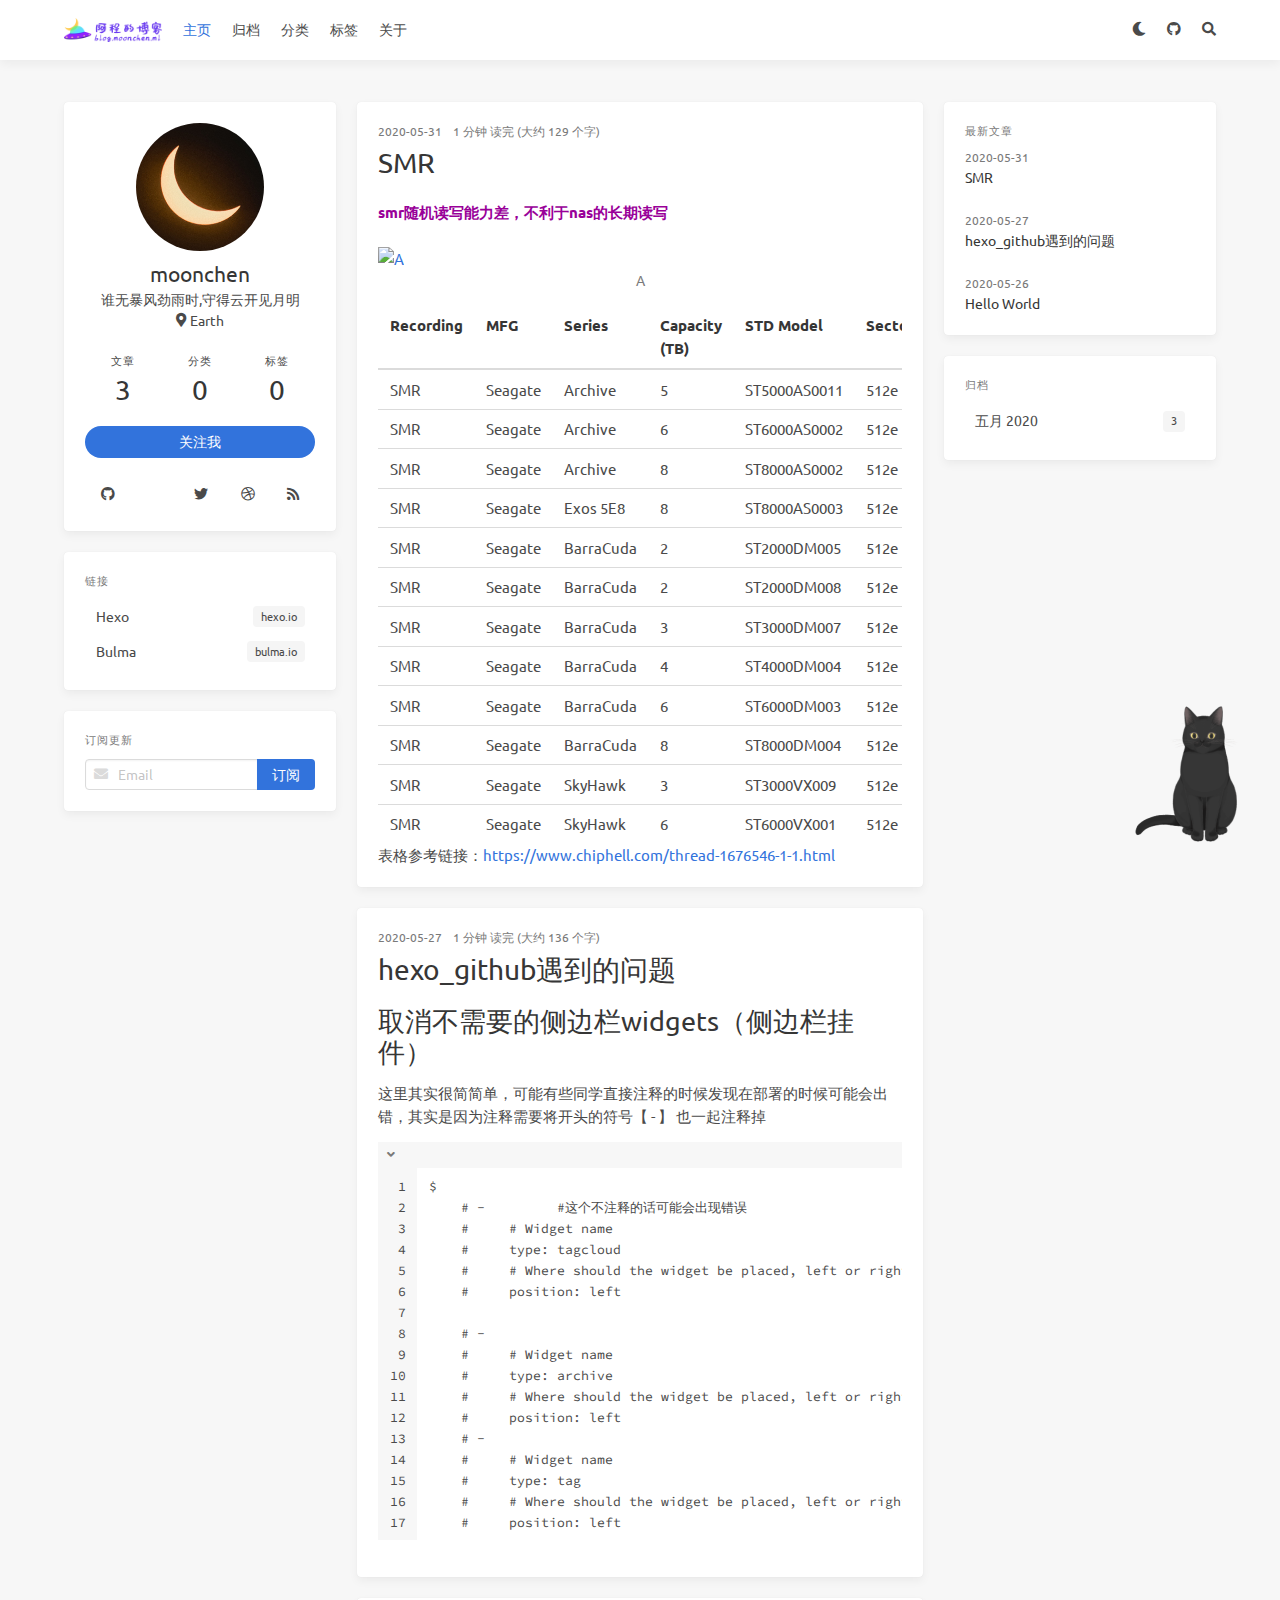
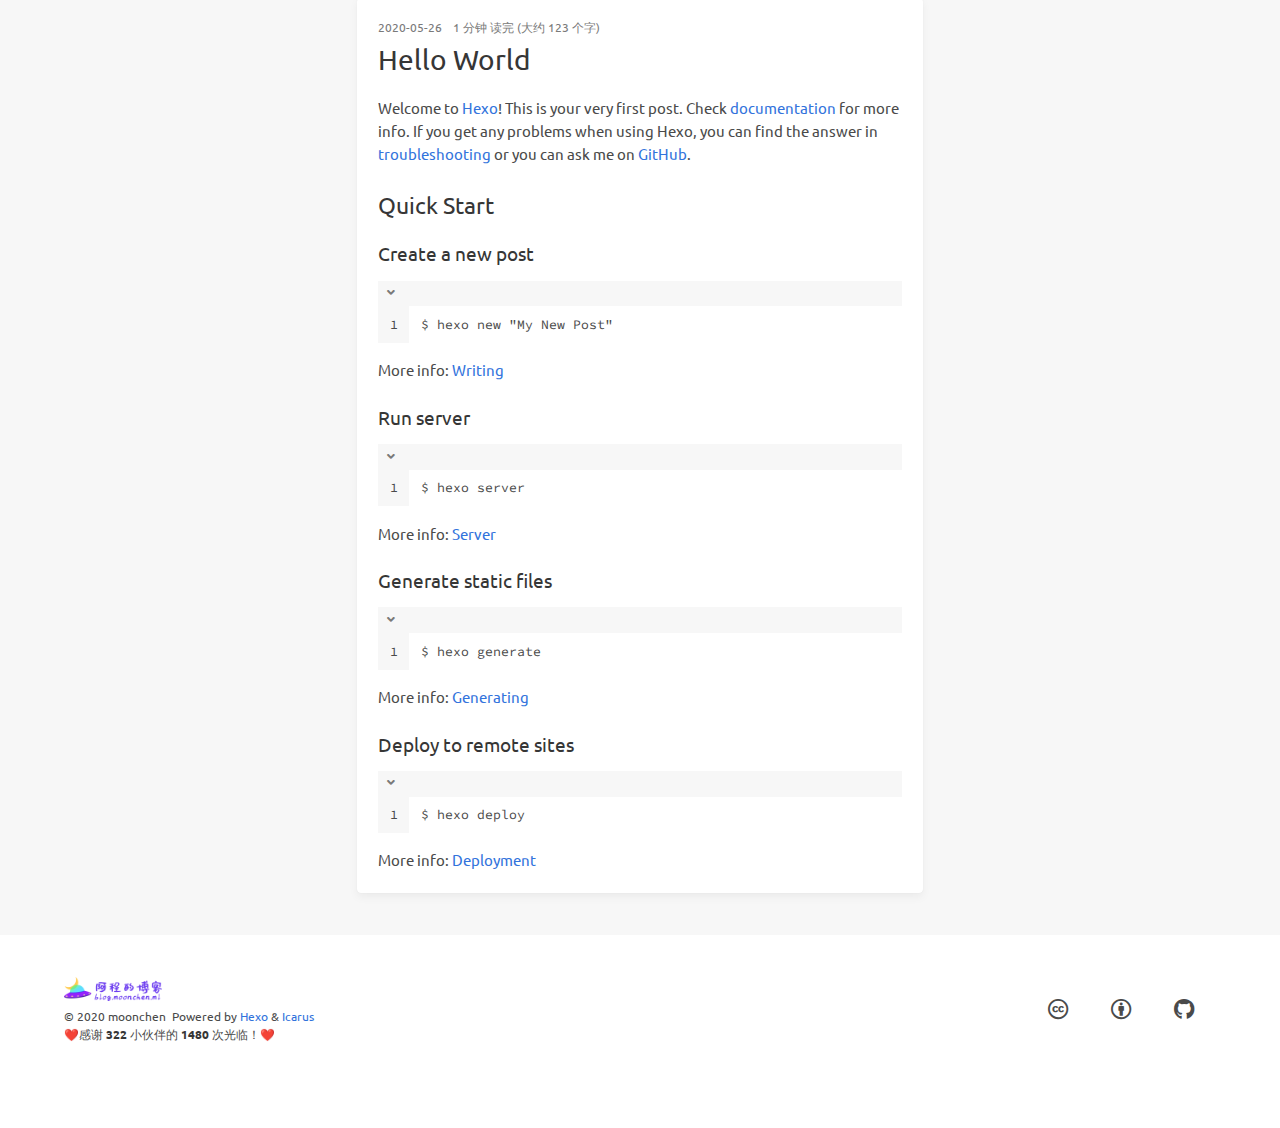
==== commit 36a32da2: "Site updated: 2020-05-31 12:28:04" ====
--- a/index.html
+++ b/index.html
@@ -162,7 +162,7 @@
 <h3 id="Deploy-to-remote-sites"><a href="#Deploy-to-remote-sites" class="headerlink" title="Deploy to remote sites"></a>Deploy to remote sites</h3><figure class="highlight bash"><table><tr><td class="gutter"><pre><span class="line">1</span><br></pre></td><td class="code"><pre><span class="line">$ hexo deploy</span><br></pre></td></tr></table></figure>
 
 <p>More info: <a href="https://hexo.io/docs/one-command-deployment.html" target="_blank" rel="noopener">Deployment</a></p>
-</div></article></div></div><div class="column column-left is-4-tablet is-4-desktop is-3-widescreen  order-1"><div class="card widget"><div class="card-content"><nav class="level"><div class="level-item has-text-centered flex-shrink-1"><div><figure class="image is-128x128 mx-auto mb-2"><img class="is-rounded" src="/img/moon.jpg" alt="moonchen"></figure><p class="title is-size-4 is-block line-height-inherit">moonchen</p><p class="is-size-6 is-block">谁无暴风劲雨时,守得云开见月明</p><p class="is-size-6 is-flex justify-content-center"><i class="fas fa-map-marker-alt mr-1"></i><span>Earth</span></p></div></div></nav><nav class="level is-mobile"><div class="level-item has-text-centered is-marginless"><div><p class="heading">文章</p><a href="/archives"><p class="title">3</p></a></div></div><div class="level-item has-text-centered is-marginless"><div><p class="heading">分类</p><a href="/categories"><p class="title">0</p></a></div></div><div class="level-item has-text-centered is-marginless"><div><p class="heading">标签</p><a href="/tags"><p class="title">0</p></a></div></div></nav><div class="level"><a class="level-item button is-primary is-rounded" href="https://github.com/ppoffice" target="_blank" rel="noopener">关注我</a></div><div class="level is-mobile"><a class="level-item button is-transparent is-marginless" target="_blank" rel="noopener" title="Github" href="https://github.com/ppoffice"><i class="fab fa-github"></i></a><a class="level-item button is-transparent is-marginless" target="_blank" rel="noopener" title="Facebook" href="https://facebook.com"><i class="fab fa-facebook"></i></a><a class="level-item button is-transparent is-marginless" target="_blank" rel="noopener" title="Twitter" href="https://twitter.com"><i class="fab fa-twitter"></i></a><a class="level-item button is-transparent is-marginless" target="_blank" rel="noopener" title="Dribbble" href="https://dribbble.com"><i class="fab fa-dribbble"></i></a><a class="level-item button is-transparent is-marginless" target="_blank" rel="noopener" title="RSS" href="/"><i class="fas fa-rss"></i></a></div></div></div><!--!--><div class="card widget"><div class="card-content"><div class="menu"><h3 class="menu-label">链接</h3><ul class="menu-list"><li><a class="level is-mobile is-mobile" href="https://hexo.io" target="_blank" rel="noopener"><span class="level-left"><span class="level-item">Hexo</span></span><span class="level-right"><span class="level-item tag">hexo.io</span></span></a></li><li><a class="level is-mobile is-mobile" href="https://bulma.io" target="_blank" rel="noopener"><span class="level-left"><span class="level-item">Bulma</span></span><span class="level-right"><span class="level-item tag">bulma.io</span></span></a></li></ul></div></div></div><!--!--><!--!--><div class="card widget"><div class="card-content"><div class="menu"><h3 class="menu-label">订阅更新</h3><form action="https://feedburner.google.com/fb/a/mailverify" method="post" target="popupwindow" onsubmit="window.open(&#039;https://feedburner.google.com/fb/a/mailverify?uri=&#039;,&#039;popupwindow&#039;,&#039;scrollbars=yes,width=550,height=520&#039;);return true"><input type="hidden" value="" name="uri"><input type="hidden" name="loc" value="en_US"><div class="field has-addons"><div class="control has-icons-left is-expanded"><input class="input" name="email" type="email" placeholder="Email"><span class="icon is-small is-left"><i class="fas fa-envelope"></i></span></div><div class="control"><input class="button is-primary" type="submit" value="订阅"></div></div></form></div></div></div><div class="column-right-shadow is-hidden-widescreen"></div></div><div class="column column-right is-4-tablet is-4-desktop is-3-widescreen is-hidden-touch is-hidden-desktop-only order-3"><div class="card widget"><div class="card-content"><h3 class="menu-label">最新文章</h3><article class="media"><div class="media-content size-small"><p><time dateTime="2020-05-31T02:17:06.000Z">2020-05-31</time></p><p class="title is-6"><a class="link-muted" href="/2020/05/31/SMR/">SMR</a></p><p class="is-uppercase"></p></div></article><article class="media"><div class="media-content size-small"><p><time dateTime="2020-05-26T19:22:48.000Z">2020-05-27</time></p><p class="title is-6"><a class="link-muted" href="/2020/05/27/hexo-github%E9%81%87%E5%88%B0%E7%9A%84%E9%97%AE%E9%A2%98/">hexo_github遇到的问题</a></p><p class="is-uppercase"></p></div></article><article class="media"><div class="media-content size-small"><p><time dateTime="2020-05-25T23:12:46.894Z">2020-05-26</time></p><p class="title is-6"><a class="link-muted" href="/2020/05/26/hello-world/">Hello World</a></p><p class="is-uppercase"></p></div></article></div></div><div class="card widget"><div class="card-content"><div class="menu"><h3 class="menu-label">归档</h3><ul class="menu-list"><li><a class="level is-mobile is-marginless" href="/archives/2020/05/"><span class="level-start"><span class="level-item">五月 2020</span></span><span class="level-end"><span class="level-item tag">3</span></span></a></li></ul></div></div></div></div></div></div></section><footer class="footer"><div class="container"><div class="level"><div class="level-start"><a class="footer-logo is-block mb-2" href="/"><img class="logo-img" src="/img/ufologo.png" alt="Hexo" height="35"><img class="logo-img-dark" src="/img/ufologo-dark.png" alt="Hexo" height="35"></a><p class="size-small"><span>&copy; 2020 moonchen</span>  Powered by <a href="https://hexo.io/" target="_blank" rel="noopener">Hexo</a> &amp; <a href="https://github.com/ppoffice/hexo-theme-icarus" target="_blank" rel="noopener">Icarus</a></p><div class="size-small"><span>❤️感谢 <strong><span id="busuanzi_value_site_uv">322</span></strong> 小伙伴的 <strong><span id="busuanzi_value_site_pv">1480</span></strong> 次光临！❤️</span></div></div><div class="level-end"><div class="field has-addons"><p class="control"><a class="button is-transparent is-large" target="_blank" rel="noopener" title="Creative Commons" href="https://creativecommons.org/"><i class="fab fa-creative-commons"></i></a></p><p class="control"><a class="button is-transparent is-large" target="_blank" rel="noopener" title="Attribution 4.0 International" href="https://creativecommons.org/licenses/by/4.0/"><i class="fab fa-creative-commons-by"></i></a></p><p class="control"><a class="button is-transparent is-large" target="_blank" rel="noopener" title="Download on GitHub" href="https://github.com/ppoffice/hexo-theme-icarus"><i class="fab fa-github"></i></a></p></div></div></div></div></footer><script src="https://cdn.jsdelivr.net/npm/jquery@3.3.1/dist/jquery.min.js"></script><script src="https://cdn.jsdelivr.net/npm/moment@2.22.2/min/moment-with-locales.min.js"></script><script>moment.locale("zh-CN");</script><script>var IcarusThemeSettings = {
+</div></article></div></div><div class="column column-left is-4-tablet is-4-desktop is-3-widescreen  order-1"><div class="card widget"><div class="card-content"><nav class="level"><div class="level-item has-text-centered flex-shrink-1"><div><figure class="image is-128x128 mx-auto mb-2"><img class="is-rounded" src="/img/moon.jpg" alt="moonchen"></figure><p class="title is-size-4 is-block line-height-inherit">moonchen</p><p class="is-size-6 is-block">谁无暴风劲雨时,守得云开见月明</p><p class="is-size-6 is-flex justify-content-center"><i class="fas fa-map-marker-alt mr-1"></i><span>Earth</span></p></div></div></nav><nav class="level is-mobile"><div class="level-item has-text-centered is-marginless"><div><p class="heading">文章</p><a href="/archives"><p class="title">3</p></a></div></div><div class="level-item has-text-centered is-marginless"><div><p class="heading">分类</p><a href="/categories"><p class="title">0</p></a></div></div><div class="level-item has-text-centered is-marginless"><div><p class="heading">标签</p><a href="/tags"><p class="title">0</p></a></div></div></nav><div class="level"><a class="level-item button is-primary is-rounded" href="https://github.com/ppoffice" target="_blank" rel="noopener">关注我</a></div><div class="level is-mobile"><a class="level-item button is-transparent is-marginless" target="_blank" rel="noopener" title="Github" href="https://github.com/ppoffice"><i class="fab fa-github"></i></a><a class="level-item button is-transparent is-marginless" target="_blank" rel="noopener" title="Facebook" href="https://moonchenn.lofter.com/"><i class="fab fa-blog"></i></a><a class="level-item button is-transparent is-marginless" target="_blank" rel="noopener" title="Twitter" href="https://twitter.com"><i class="fab fa-twitter"></i></a><a class="level-item button is-transparent is-marginless" target="_blank" rel="noopener" title="Dribbble" href="https://dribbble.com"><i class="fab fa-dribbble"></i></a><a class="level-item button is-transparent is-marginless" target="_blank" rel="noopener" title="RSS" href="/"><i class="fas fa-rss"></i></a></div></div></div><!--!--><div class="card widget"><div class="card-content"><div class="menu"><h3 class="menu-label">链接</h3><ul class="menu-list"><li><a class="level is-mobile is-mobile" href="https://hexo.io" target="_blank" rel="noopener"><span class="level-left"><span class="level-item">Hexo</span></span><span class="level-right"><span class="level-item tag">hexo.io</span></span></a></li><li><a class="level is-mobile is-mobile" href="https://bulma.io" target="_blank" rel="noopener"><span class="level-left"><span class="level-item">Bulma</span></span><span class="level-right"><span class="level-item tag">bulma.io</span></span></a></li></ul></div></div></div><!--!--><!--!--><div class="card widget"><div class="card-content"><div class="menu"><h3 class="menu-label">订阅更新</h3><form action="https://feedburner.google.com/fb/a/mailverify" method="post" target="popupwindow" onsubmit="window.open(&#039;https://feedburner.google.com/fb/a/mailverify?uri=&#039;,&#039;popupwindow&#039;,&#039;scrollbars=yes,width=550,height=520&#039;);return true"><input type="hidden" value="" name="uri"><input type="hidden" name="loc" value="en_US"><div class="field has-addons"><div class="control has-icons-left is-expanded"><input class="input" name="email" type="email" placeholder="Email"><span class="icon is-small is-left"><i class="fas fa-envelope"></i></span></div><div class="control"><input class="button is-primary" type="submit" value="订阅"></div></div></form></div></div></div><div class="column-right-shadow is-hidden-widescreen"></div></div><div class="column column-right is-4-tablet is-4-desktop is-3-widescreen is-hidden-touch is-hidden-desktop-only order-3"><div class="card widget"><div class="card-content"><h3 class="menu-label">最新文章</h3><article class="media"><div class="media-content size-small"><p><time dateTime="2020-05-31T02:17:06.000Z">2020-05-31</time></p><p class="title is-6"><a class="link-muted" href="/2020/05/31/SMR/">SMR</a></p><p class="is-uppercase"></p></div></article><article class="media"><div class="media-content size-small"><p><time dateTime="2020-05-26T19:22:48.000Z">2020-05-27</time></p><p class="title is-6"><a class="link-muted" href="/2020/05/27/hexo-github%E9%81%87%E5%88%B0%E7%9A%84%E9%97%AE%E9%A2%98/">hexo_github遇到的问题</a></p><p class="is-uppercase"></p></div></article><article class="media"><div class="media-content size-small"><p><time dateTime="2020-05-25T23:12:46.894Z">2020-05-26</time></p><p class="title is-6"><a class="link-muted" href="/2020/05/26/hello-world/">Hello World</a></p><p class="is-uppercase"></p></div></article></div></div><div class="card widget"><div class="card-content"><div class="menu"><h3 class="menu-label">归档</h3><ul class="menu-list"><li><a class="level is-mobile is-marginless" href="/archives/2020/05/"><span class="level-start"><span class="level-item">五月 2020</span></span><span class="level-end"><span class="level-item tag">3</span></span></a></li></ul></div></div></div></div></div></div></section><footer class="footer"><div class="container"><div class="level"><div class="level-start"><a class="footer-logo is-block mb-2" href="/"><img class="logo-img" src="/img/ufologo.png" alt="Hexo" height="35"><img class="logo-img-dark" src="/img/ufologo-dark.png" alt="Hexo" height="35"></a><p class="size-small"><span>&copy; 2020 moonchen</span>  Powered by <a href="https://hexo.io/" target="_blank" rel="noopener">Hexo</a> &amp; <a href="https://github.com/ppoffice/hexo-theme-icarus" target="_blank" rel="noopener">Icarus</a></p><div class="size-small"><span>❤️感谢 <strong><span id="busuanzi_value_site_uv">322</span></strong> 小伙伴的 <strong><span id="busuanzi_value_site_pv">1480</span></strong> 次光临！❤️</span></div></div><div class="level-end"><div class="field has-addons"><p class="control"><a class="button is-transparent is-large" target="_blank" rel="noopener" title="Creative Commons" href="https://creativecommons.org/"><i class="fab fa-creative-commons"></i></a></p><p class="control"><a class="button is-transparent is-large" target="_blank" rel="noopener" title="Attribution 4.0 International" href="https://creativecommons.org/licenses/by/4.0/"><i class="fab fa-creative-commons-by"></i></a></p><p class="control"><a class="button is-transparent is-large" target="_blank" rel="noopener" title="Download on GitHub" href="https://github.com/ppoffice/hexo-theme-icarus"><i class="fab fa-github"></i></a></p></div></div></div></div></footer><script src="https://cdn.jsdelivr.net/npm/jquery@3.3.1/dist/jquery.min.js"></script><script src="https://cdn.jsdelivr.net/npm/moment@2.22.2/min/moment-with-locales.min.js"></script><script>moment.locale("zh-CN");</script><script>var IcarusThemeSettings = {
             site: {
                 url: 'https://moonchenn.github.io',
                 external_link: {"enable":true,"exclude":[]}
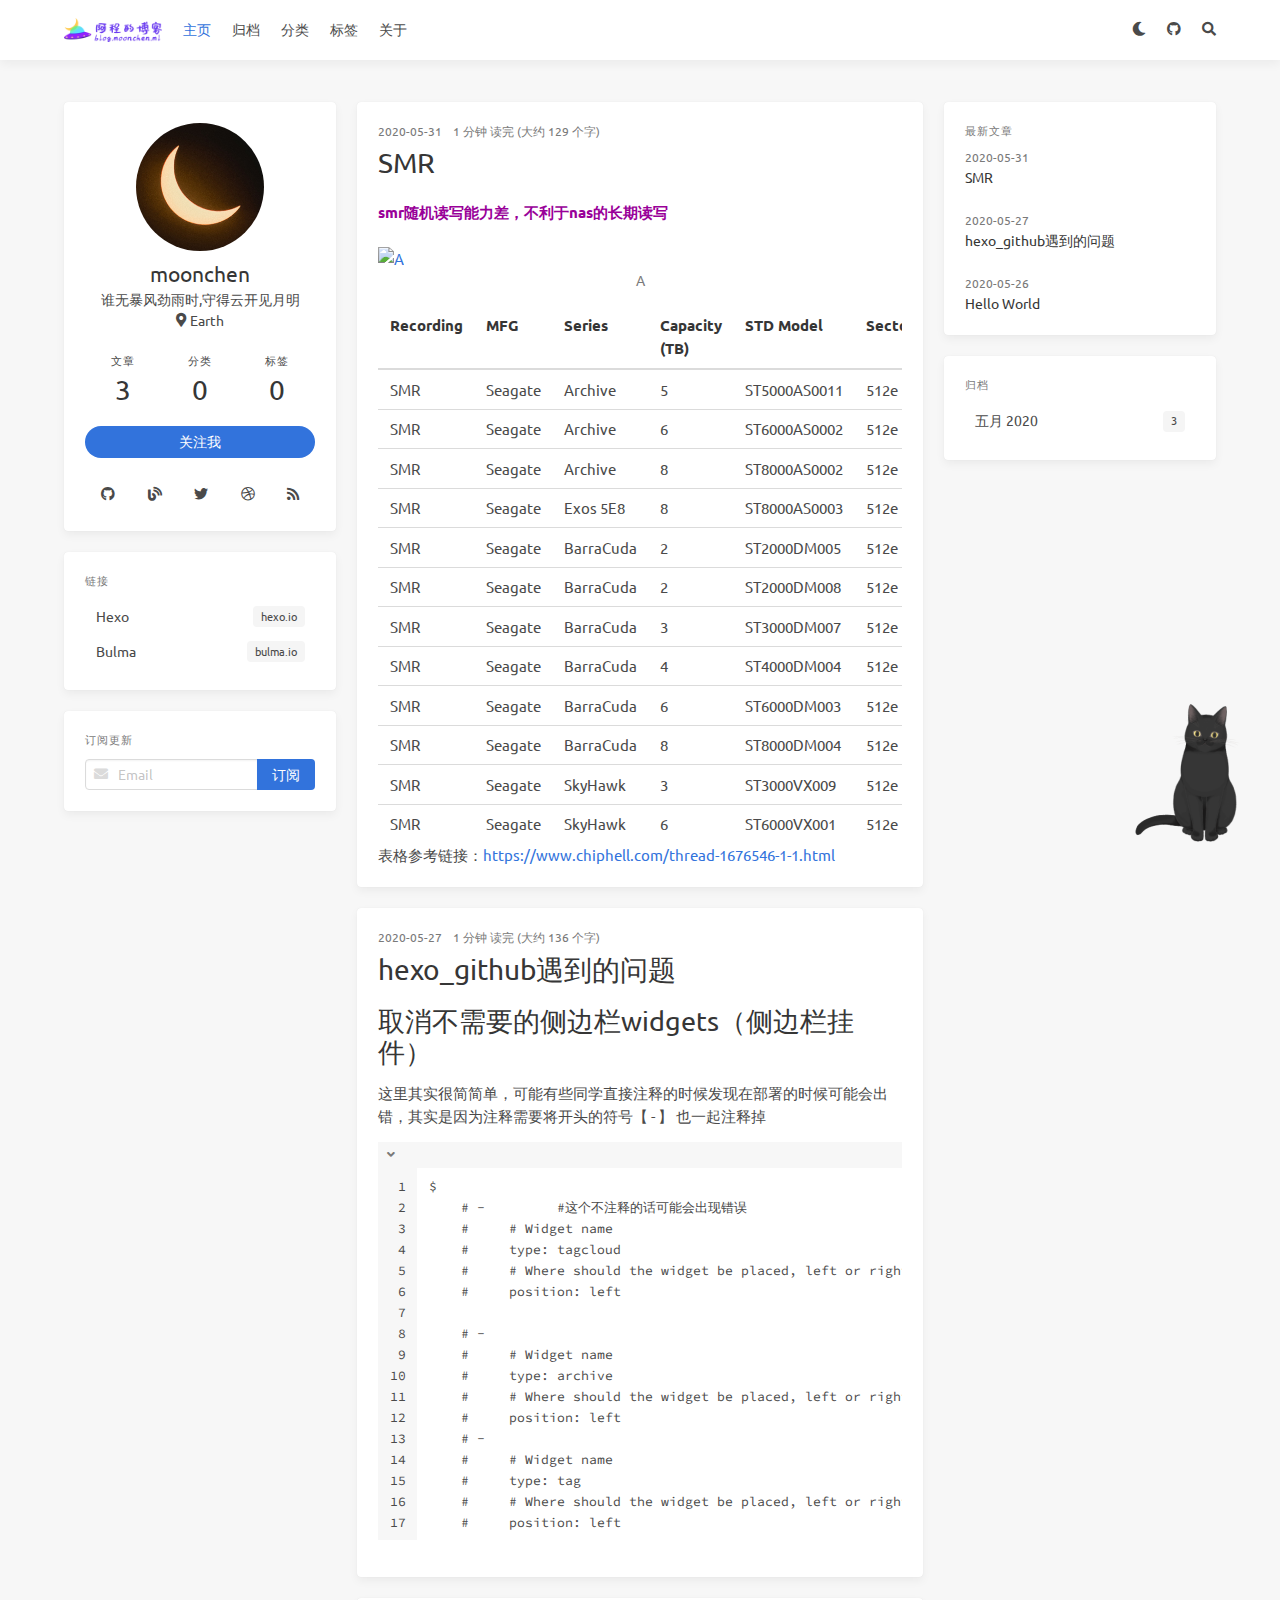
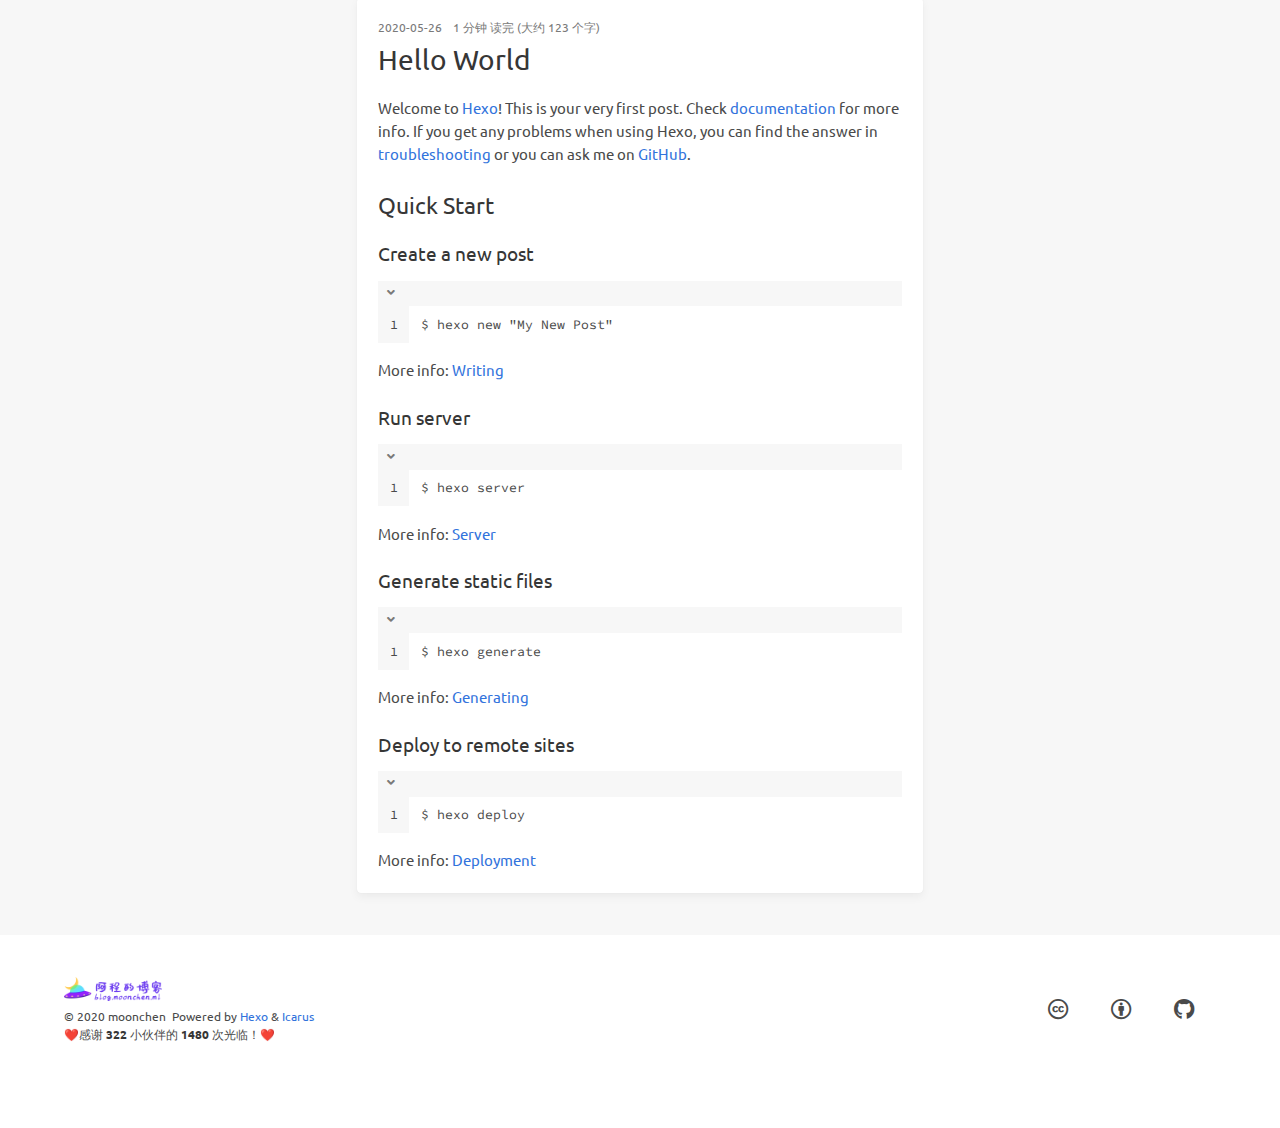
==== commit 8dc83b01: "Site updated: 2020-05-31 12:31:04" ====
--- a/index.html
+++ b/index.html
@@ -162,7 +162,7 @@
 <h3 id="Deploy-to-remote-sites"><a href="#Deploy-to-remote-sites" class="headerlink" title="Deploy to remote sites"></a>Deploy to remote sites</h3><figure class="highlight bash"><table><tr><td class="gutter"><pre><span class="line">1</span><br></pre></td><td class="code"><pre><span class="line">$ hexo deploy</span><br></pre></td></tr></table></figure>
 
 <p>More info: <a href="https://hexo.io/docs/one-command-deployment.html" target="_blank" rel="noopener">Deployment</a></p>
-</div></article></div></div><div class="column column-left is-4-tablet is-4-desktop is-3-widescreen  order-1"><div class="card widget"><div class="card-content"><nav class="level"><div class="level-item has-text-centered flex-shrink-1"><div><figure class="image is-128x128 mx-auto mb-2"><img class="is-rounded" src="/img/moon.jpg" alt="moonchen"></figure><p class="title is-size-4 is-block line-height-inherit">moonchen</p><p class="is-size-6 is-block">谁无暴风劲雨时,守得云开见月明</p><p class="is-size-6 is-flex justify-content-center"><i class="fas fa-map-marker-alt mr-1"></i><span>Earth</span></p></div></div></nav><nav class="level is-mobile"><div class="level-item has-text-centered is-marginless"><div><p class="heading">文章</p><a href="/archives"><p class="title">3</p></a></div></div><div class="level-item has-text-centered is-marginless"><div><p class="heading">分类</p><a href="/categories"><p class="title">0</p></a></div></div><div class="level-item has-text-centered is-marginless"><div><p class="heading">标签</p><a href="/tags"><p class="title">0</p></a></div></div></nav><div class="level"><a class="level-item button is-primary is-rounded" href="https://github.com/ppoffice" target="_blank" rel="noopener">关注我</a></div><div class="level is-mobile"><a class="level-item button is-transparent is-marginless" target="_blank" rel="noopener" title="Github" href="https://github.com/ppoffice"><i class="fab fa-github"></i></a><a class="level-item button is-transparent is-marginless" target="_blank" rel="noopener" title="Facebook" href="https://moonchenn.lofter.com/"><i class="fab fa-blog"></i></a><a class="level-item button is-transparent is-marginless" target="_blank" rel="noopener" title="Twitter" href="https://twitter.com"><i class="fab fa-twitter"></i></a><a class="level-item button is-transparent is-marginless" target="_blank" rel="noopener" title="Dribbble" href="https://dribbble.com"><i class="fab fa-dribbble"></i></a><a class="level-item button is-transparent is-marginless" target="_blank" rel="noopener" title="RSS" href="/"><i class="fas fa-rss"></i></a></div></div></div><!--!--><div class="card widget"><div class="card-content"><div class="menu"><h3 class="menu-label">链接</h3><ul class="menu-list"><li><a class="level is-mobile is-mobile" href="https://hexo.io" target="_blank" rel="noopener"><span class="level-left"><span class="level-item">Hexo</span></span><span class="level-right"><span class="level-item tag">hexo.io</span></span></a></li><li><a class="level is-mobile is-mobile" href="https://bulma.io" target="_blank" rel="noopener"><span class="level-left"><span class="level-item">Bulma</span></span><span class="level-right"><span class="level-item tag">bulma.io</span></span></a></li></ul></div></div></div><!--!--><!--!--><div class="card widget"><div class="card-content"><div class="menu"><h3 class="menu-label">订阅更新</h3><form action="https://feedburner.google.com/fb/a/mailverify" method="post" target="popupwindow" onsubmit="window.open(&#039;https://feedburner.google.com/fb/a/mailverify?uri=&#039;,&#039;popupwindow&#039;,&#039;scrollbars=yes,width=550,height=520&#039;);return true"><input type="hidden" value="" name="uri"><input type="hidden" name="loc" value="en_US"><div class="field has-addons"><div class="control has-icons-left is-expanded"><input class="input" name="email" type="email" placeholder="Email"><span class="icon is-small is-left"><i class="fas fa-envelope"></i></span></div><div class="control"><input class="button is-primary" type="submit" value="订阅"></div></div></form></div></div></div><div class="column-right-shadow is-hidden-widescreen"></div></div><div class="column column-right is-4-tablet is-4-desktop is-3-widescreen is-hidden-touch is-hidden-desktop-only order-3"><div class="card widget"><div class="card-content"><h3 class="menu-label">最新文章</h3><article class="media"><div class="media-content size-small"><p><time dateTime="2020-05-31T02:17:06.000Z">2020-05-31</time></p><p class="title is-6"><a class="link-muted" href="/2020/05/31/SMR/">SMR</a></p><p class="is-uppercase"></p></div></article><article class="media"><div class="media-content size-small"><p><time dateTime="2020-05-26T19:22:48.000Z">2020-05-27</time></p><p class="title is-6"><a class="link-muted" href="/2020/05/27/hexo-github%E9%81%87%E5%88%B0%E7%9A%84%E9%97%AE%E9%A2%98/">hexo_github遇到的问题</a></p><p class="is-uppercase"></p></div></article><article class="media"><div class="media-content size-small"><p><time dateTime="2020-05-25T23:12:46.894Z">2020-05-26</time></p><p class="title is-6"><a class="link-muted" href="/2020/05/26/hello-world/">Hello World</a></p><p class="is-uppercase"></p></div></article></div></div><div class="card widget"><div class="card-content"><div class="menu"><h3 class="menu-label">归档</h3><ul class="menu-list"><li><a class="level is-mobile is-marginless" href="/archives/2020/05/"><span class="level-start"><span class="level-item">五月 2020</span></span><span class="level-end"><span class="level-item tag">3</span></span></a></li></ul></div></div></div></div></div></div></section><footer class="footer"><div class="container"><div class="level"><div class="level-start"><a class="footer-logo is-block mb-2" href="/"><img class="logo-img" src="/img/ufologo.png" alt="Hexo" height="35"><img class="logo-img-dark" src="/img/ufologo-dark.png" alt="Hexo" height="35"></a><p class="size-small"><span>&copy; 2020 moonchen</span>  Powered by <a href="https://hexo.io/" target="_blank" rel="noopener">Hexo</a> &amp; <a href="https://github.com/ppoffice/hexo-theme-icarus" target="_blank" rel="noopener">Icarus</a></p><div class="size-small"><span>❤️感谢 <strong><span id="busuanzi_value_site_uv">322</span></strong> 小伙伴的 <strong><span id="busuanzi_value_site_pv">1480</span></strong> 次光临！❤️</span></div></div><div class="level-end"><div class="field has-addons"><p class="control"><a class="button is-transparent is-large" target="_blank" rel="noopener" title="Creative Commons" href="https://creativecommons.org/"><i class="fab fa-creative-commons"></i></a></p><p class="control"><a class="button is-transparent is-large" target="_blank" rel="noopener" title="Attribution 4.0 International" href="https://creativecommons.org/licenses/by/4.0/"><i class="fab fa-creative-commons-by"></i></a></p><p class="control"><a class="button is-transparent is-large" target="_blank" rel="noopener" title="Download on GitHub" href="https://github.com/ppoffice/hexo-theme-icarus"><i class="fab fa-github"></i></a></p></div></div></div></div></footer><script src="https://cdn.jsdelivr.net/npm/jquery@3.3.1/dist/jquery.min.js"></script><script src="https://cdn.jsdelivr.net/npm/moment@2.22.2/min/moment-with-locales.min.js"></script><script>moment.locale("zh-CN");</script><script>var IcarusThemeSettings = {
+</div></article></div></div><div class="column column-left is-4-tablet is-4-desktop is-3-widescreen  order-1"><div class="card widget"><div class="card-content"><nav class="level"><div class="level-item has-text-centered flex-shrink-1"><div><figure class="image is-128x128 mx-auto mb-2"><img class="is-rounded" src="/img/moon.jpg" alt="moonchen"></figure><p class="title is-size-4 is-block line-height-inherit">moonchen</p><p class="is-size-6 is-block">谁无暴风劲雨时,守得云开见月明</p><p class="is-size-6 is-flex justify-content-center"><i class="fas fa-map-marker-alt mr-1"></i><span>Earth</span></p></div></div></nav><nav class="level is-mobile"><div class="level-item has-text-centered is-marginless"><div><p class="heading">文章</p><a href="/archives"><p class="title">3</p></a></div></div><div class="level-item has-text-centered is-marginless"><div><p class="heading">分类</p><a href="/categories"><p class="title">0</p></a></div></div><div class="level-item has-text-centered is-marginless"><div><p class="heading">标签</p><a href="/tags"><p class="title">0</p></a></div></div></nav><div class="level"><a class="level-item button is-primary is-rounded" href="https://github.com/ppoffice" target="_blank" rel="noopener">关注我</a></div><div class="level is-mobile"><a class="level-item button is-transparent is-marginless" target="_blank" rel="noopener" title="Github" href="https://github.com/ppoffice"><i class="fab fa-github"></i></a><a class="level-item button is-transparent is-marginless" target="_blank" rel="noopener" title="lofter" href="https://moonchenn.lofter.com/"><i class="fas fa-blog"></i></a><a class="level-item button is-transparent is-marginless" target="_blank" rel="noopener" title="Twitter" href="https://twitter.com"><i class="fab fa-twitter"></i></a><a class="level-item button is-transparent is-marginless" target="_blank" rel="noopener" title="Dribbble" href="https://dribbble.com"><i class="fab fa-dribbble"></i></a><a class="level-item button is-transparent is-marginless" target="_blank" rel="noopener" title="RSS" href="/"><i class="fas fa-rss"></i></a></div></div></div><!--!--><div class="card widget"><div class="card-content"><div class="menu"><h3 class="menu-label">链接</h3><ul class="menu-list"><li><a class="level is-mobile is-mobile" href="https://hexo.io" target="_blank" rel="noopener"><span class="level-left"><span class="level-item">Hexo</span></span><span class="level-right"><span class="level-item tag">hexo.io</span></span></a></li><li><a class="level is-mobile is-mobile" href="https://bulma.io" target="_blank" rel="noopener"><span class="level-left"><span class="level-item">Bulma</span></span><span class="level-right"><span class="level-item tag">bulma.io</span></span></a></li></ul></div></div></div><!--!--><!--!--><div class="card widget"><div class="card-content"><div class="menu"><h3 class="menu-label">订阅更新</h3><form action="https://feedburner.google.com/fb/a/mailverify" method="post" target="popupwindow" onsubmit="window.open(&#039;https://feedburner.google.com/fb/a/mailverify?uri=&#039;,&#039;popupwindow&#039;,&#039;scrollbars=yes,width=550,height=520&#039;);return true"><input type="hidden" value="" name="uri"><input type="hidden" name="loc" value="en_US"><div class="field has-addons"><div class="control has-icons-left is-expanded"><input class="input" name="email" type="email" placeholder="Email"><span class="icon is-small is-left"><i class="fas fa-envelope"></i></span></div><div class="control"><input class="button is-primary" type="submit" value="订阅"></div></div></form></div></div></div><div class="column-right-shadow is-hidden-widescreen"></div></div><div class="column column-right is-4-tablet is-4-desktop is-3-widescreen is-hidden-touch is-hidden-desktop-only order-3"><div class="card widget"><div class="card-content"><h3 class="menu-label">最新文章</h3><article class="media"><div class="media-content size-small"><p><time dateTime="2020-05-31T02:17:06.000Z">2020-05-31</time></p><p class="title is-6"><a class="link-muted" href="/2020/05/31/SMR/">SMR</a></p><p class="is-uppercase"></p></div></article><article class="media"><div class="media-content size-small"><p><time dateTime="2020-05-26T19:22:48.000Z">2020-05-27</time></p><p class="title is-6"><a class="link-muted" href="/2020/05/27/hexo-github%E9%81%87%E5%88%B0%E7%9A%84%E9%97%AE%E9%A2%98/">hexo_github遇到的问题</a></p><p class="is-uppercase"></p></div></article><article class="media"><div class="media-content size-small"><p><time dateTime="2020-05-25T23:12:46.894Z">2020-05-26</time></p><p class="title is-6"><a class="link-muted" href="/2020/05/26/hello-world/">Hello World</a></p><p class="is-uppercase"></p></div></article></div></div><div class="card widget"><div class="card-content"><div class="menu"><h3 class="menu-label">归档</h3><ul class="menu-list"><li><a class="level is-mobile is-marginless" href="/archives/2020/05/"><span class="level-start"><span class="level-item">五月 2020</span></span><span class="level-end"><span class="level-item tag">3</span></span></a></li></ul></div></div></div></div></div></div></section><footer class="footer"><div class="container"><div class="level"><div class="level-start"><a class="footer-logo is-block mb-2" href="/"><img class="logo-img" src="/img/ufologo.png" alt="Hexo" height="35"><img class="logo-img-dark" src="/img/ufologo-dark.png" alt="Hexo" height="35"></a><p class="size-small"><span>&copy; 2020 moonchen</span>  Powered by <a href="https://hexo.io/" target="_blank" rel="noopener">Hexo</a> &amp; <a href="https://github.com/ppoffice/hexo-theme-icarus" target="_blank" rel="noopener">Icarus</a></p><div class="size-small"><span>❤️感谢 <strong><span id="busuanzi_value_site_uv">322</span></strong> 小伙伴的 <strong><span id="busuanzi_value_site_pv">1480</span></strong> 次光临！❤️</span></div></div><div class="level-end"><div class="field has-addons"><p class="control"><a class="button is-transparent is-large" target="_blank" rel="noopener" title="Creative Commons" href="https://creativecommons.org/"><i class="fab fa-creative-commons"></i></a></p><p class="control"><a class="button is-transparent is-large" target="_blank" rel="noopener" title="Attribution 4.0 International" href="https://creativecommons.org/licenses/by/4.0/"><i class="fab fa-creative-commons-by"></i></a></p><p class="control"><a class="button is-transparent is-large" target="_blank" rel="noopener" title="Download on GitHub" href="https://github.com/ppoffice/hexo-theme-icarus"><i class="fab fa-github"></i></a></p></div></div></div></div></footer><script src="https://cdn.jsdelivr.net/npm/jquery@3.3.1/dist/jquery.min.js"></script><script src="https://cdn.jsdelivr.net/npm/moment@2.22.2/min/moment-with-locales.min.js"></script><script>moment.locale("zh-CN");</script><script>var IcarusThemeSettings = {
             site: {
                 url: 'https://moonchenn.github.io',
                 external_link: {"enable":true,"exclude":[]}
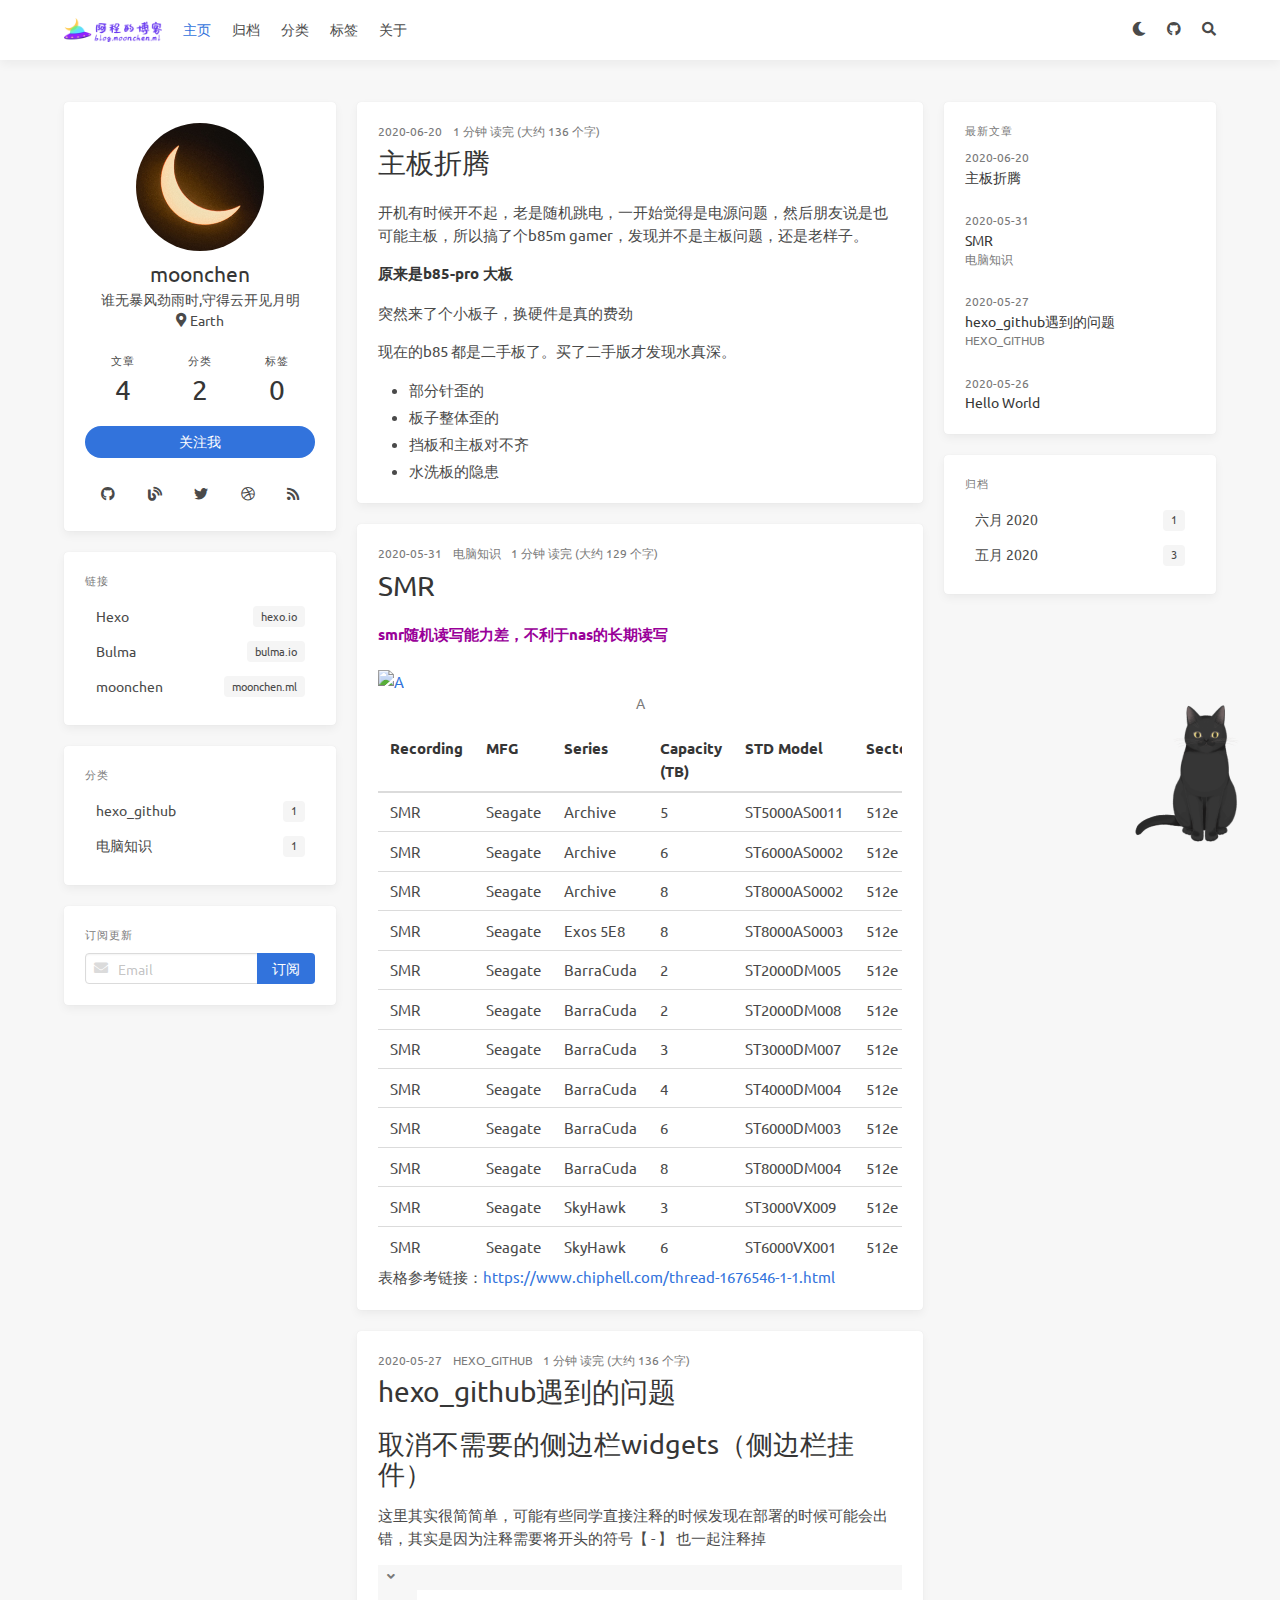
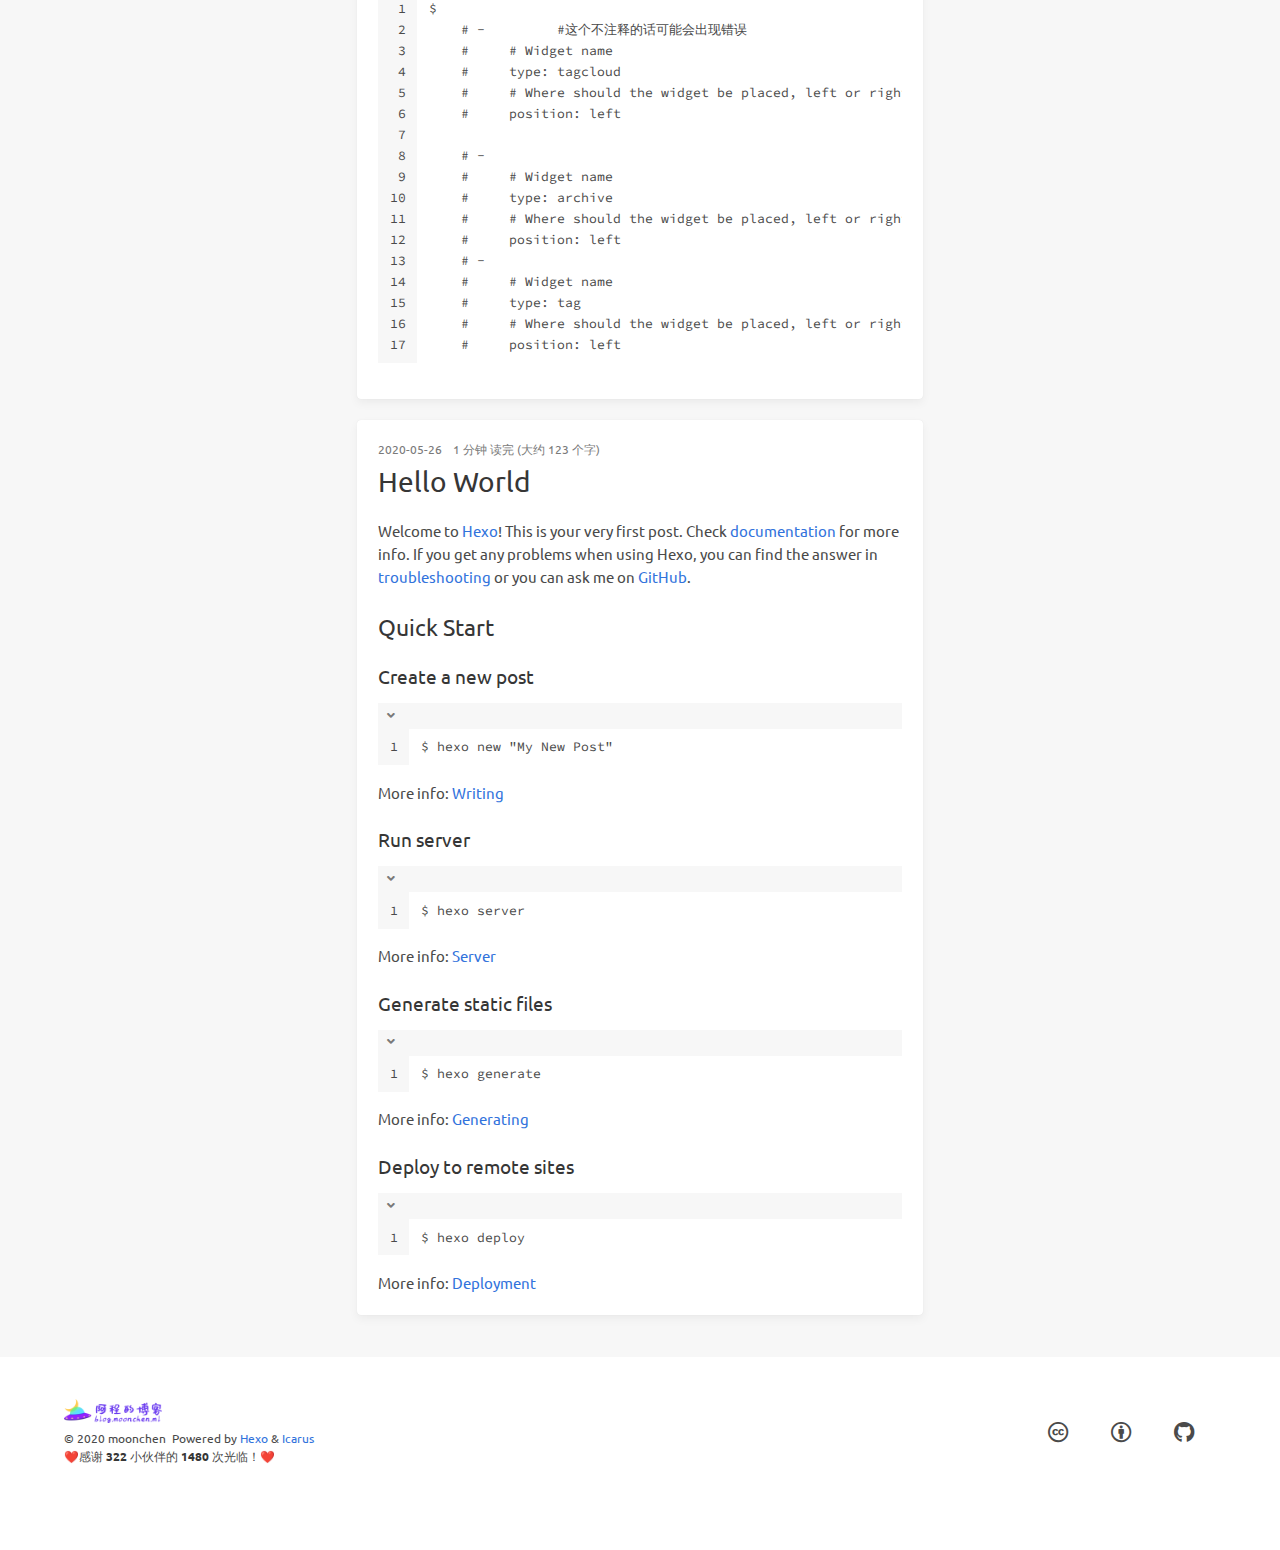
==== commit c5605695: "Site updated: 2020-06-20 03:00:05" ====
--- a/index.html
+++ b/index.html
@@ -1,5 +1,15 @@
 <!doctype html>
-<html lang="zh"><head><meta charset="utf-8"><meta name="generator" content="Hexo 4.2.1"><meta name="viewport" content="width=device-width, initial-scale=1, maximum-scale=1"><meta><title>Hexo</title><meta property="og:type" content="blog"><meta property="og:title" content="Hexo"><meta property="og:url" content="https://moonchenn.github.io/"><meta property="og:site_name" content="Hexo"><meta property="og:locale" content="zh_CN"><meta property="og:image" content="https://moonchenn.github.io/img/og_image.png"><meta property="article:author" content="moonchen"><meta property="twitter:card" content="summary"><meta property="twitter:image" content="/img/og_image.png"><script type="application/ld+json">{"@context":"https://schema.org","@type":"BlogPosting","mainEntityOfPage":{"@type":"WebPage","@id":"https://moonchenn.github.io"},"headline":"Hexo","image":["https://moonchenn.github.io/img/og_image.png"],"author":{"@type":"Person","name":"moonchen"},"description":""}</script><link rel="icon" href="/img/favicon.svg"><link rel="stylesheet" href="https://use.fontawesome.com/releases/v5.12.0/css/all.css"><link rel="stylesheet" href="https://cdn.jsdelivr.net/npm/highlight.js@9.12.0/styles/atom-one-light.css"><link rel="stylesheet" href="/css/default.css"><style>body>.footer,body>.navbar,body>.section{opacity:0}</style><!--!--><!--!--><script src="//busuanzi.ibruce.info/busuanzi/2.3/busuanzi.pure.mini.js" defer></script><!--!--><link rel="stylesheet" href="https://cdn.jsdelivr.net/npm/lightgallery@1.6.8/dist/css/lightgallery.min.css"><link rel="stylesheet" href="https://cdn.jsdelivr.net/npm/justifiedGallery@3.7.0/dist/css/justifiedGallery.min.css"><!--!--><!--!--><script src="https://cdn.jsdelivr.net/npm/pace-js@1.0.2/pace.min.js"></script></head><body class="is-3-column"><script type="text/javascript" src="/js/imaegoo/night.js"></script><canvas id="universe"></canvas><nav class="navbar navbar-main"><div class="container"><div class="navbar-brand justify-content-center"><a class="navbar-item navbar-logo" href="/"><img class="logo-img" src="/img/ufologo.png" alt="Hexo" height="28"><img class="logo-img-dark" src="/img/ufologo-dark.png" alt="Hexo" height="28"></a></div><div class="navbar-menu"><div class="navbar-start"><a class="navbar-item is-active" href="/">主页</a><a class="navbar-item" href="/archives">归档</a><a class="navbar-item" href="/categories">分类</a><a class="navbar-item" href="/tags">标签</a><a class="navbar-item" href="/about">关于</a></div><div class="navbar-end"><a class="navbar-item night" id="night-nav" title="Night Mode" href="javascript:;"><i class="fas fa-moon" id="night-icon"></i></a><a class="navbar-item" target="_blank" rel="noopener" title="Download on GitHub" href="https://github.com/ppoffice/hexo-theme-icarus"><i class="fab fa-github"></i></a><a class="navbar-item search" title="搜索" href="javascript:;"><i class="fas fa-search"></i></a></div></div></div></nav><section class="section"><div class="container"><div class="columns"><div class="column order-2 column-main is-8-tablet is-8-desktop is-6-widescreen"><div class="card"><article class="card-content article" role="article"><div class="article-meta size-small is-uppercase level is-mobile"><div class="level-left"><time class="level-item" dateTime="2020-05-31T02:17:06.000Z" title="2020-05-31T02:17:06.000Z">2020-05-31</time><span class="level-item">1 分钟 读完 (大约 129 个字)</span></div></div><h1 class="title is-3 is-size-4-mobile"><a class="link-muted" href="/2020/05/31/SMR/">SMR</a></h1><div class="content"><p><strong><font color=#990099> smr随机读写能力差，不利于nas的长期读写<br></font></strong><br><img src="https://www.guru3d.com/index.php?ct=news&action=file&id=36154" alt="A"></p>
+<html lang="zh"><head><meta charset="utf-8"><meta name="generator" content="Hexo 4.2.1"><meta name="viewport" content="width=device-width, initial-scale=1, maximum-scale=1"><meta><title>Hexo</title><meta property="og:type" content="blog"><meta property="og:title" content="Hexo"><meta property="og:url" content="https://moonchenn.github.io/"><meta property="og:site_name" content="Hexo"><meta property="og:locale" content="zh_CN"><meta property="og:image" content="https://moonchenn.github.io/img/og_image.png"><meta property="article:author" content="moonchen"><meta property="twitter:card" content="summary"><meta property="twitter:image" content="/img/og_image.png"><script type="application/ld+json">{"@context":"https://schema.org","@type":"BlogPosting","mainEntityOfPage":{"@type":"WebPage","@id":"https://moonchenn.github.io"},"headline":"Hexo","image":["https://moonchenn.github.io/img/og_image.png"],"author":{"@type":"Person","name":"moonchen"},"description":""}</script><link rel="icon" href="/img/favicon.svg"><link rel="stylesheet" href="https://use.fontawesome.com/releases/v5.12.0/css/all.css"><link rel="stylesheet" href="https://cdn.jsdelivr.net/npm/highlight.js@9.12.0/styles/atom-one-light.css"><link rel="stylesheet" href="/css/default.css"><style>body>.footer,body>.navbar,body>.section{opacity:0}</style><!--!--><!--!--><script src="//busuanzi.ibruce.info/busuanzi/2.3/busuanzi.pure.mini.js" defer></script><!--!--><link rel="stylesheet" href="https://cdn.jsdelivr.net/npm/lightgallery@1.6.8/dist/css/lightgallery.min.css"><link rel="stylesheet" href="https://cdn.jsdelivr.net/npm/justifiedGallery@3.7.0/dist/css/justifiedGallery.min.css"><!--!--><!--!--><script src="https://cdn.jsdelivr.net/npm/pace-js@1.0.2/pace.min.js"></script></head><body class="is-3-column"><script type="text/javascript" src="/js/imaegoo/night.js"></script><canvas id="universe"></canvas><nav class="navbar navbar-main"><div class="container"><div class="navbar-brand justify-content-center"><a class="navbar-item navbar-logo" href="/"><img class="logo-img" src="/img/ufologo.png" alt="Hexo" height="28"><img class="logo-img-dark" src="/img/ufologo-dark.png" alt="Hexo" height="28"></a></div><div class="navbar-menu"><div class="navbar-start"><a class="navbar-item is-active" href="/">主页</a><a class="navbar-item" href="/archives">归档</a><a class="navbar-item" href="/categories">分类</a><a class="navbar-item" href="/tags">标签</a><a class="navbar-item" href="/about">关于</a></div><div class="navbar-end"><a class="navbar-item night" id="night-nav" title="Night Mode" href="javascript:;"><i class="fas fa-moon" id="night-icon"></i></a><a class="navbar-item" target="_blank" rel="noopener" title="Download on GitHub" href="https://github.com/ppoffice/hexo-theme-icarus"><i class="fab fa-github"></i></a><a class="navbar-item search" title="搜索" href="javascript:;"><i class="fas fa-search"></i></a></div></div></div></nav><section class="section"><div class="container"><div class="columns"><div class="column order-2 column-main is-8-tablet is-8-desktop is-6-widescreen"><div class="card"><article class="card-content article" role="article"><div class="article-meta size-small is-uppercase level is-mobile"><div class="level-left"><time class="level-item" dateTime="2020-06-19T18:50:18.000Z" title="2020-06-19T18:50:18.000Z">2020-06-20</time><span class="level-item">1 分钟 读完 (大约 136 个字)</span></div></div><h1 class="title is-3 is-size-4-mobile"><a class="link-muted" href="/2020/06/20/%E4%B8%BB%E6%9D%BF%E6%8A%98%E8%85%BE/">主板折腾</a></h1><div class="content"><p>开机有时候开不起，老是随机跳电，一开始觉得是电源问题，然后朋友说是也可能主板，所以搞了个b85m gamer，发现并不是主板问题，还是老样子。</p>
+<p><strong>原来是b85-pro 大板</strong>  </p>
+<p>突然来了个小板子，换硬件是真的费劲</p>
+<p>现在的b85 都是二手板了。买了二手版才发现水真深。</p>
+<ul>
+<li>部分针歪的</li>
+<li>板子整体歪的</li>
+<li>挡板和主板对不齐</li>
+<li>水洗板的隐患</li>
+</ul>
+</div></article></div><div class="card"><article class="card-content article" role="article"><div class="article-meta size-small is-uppercase level is-mobile"><div class="level-left"><time class="level-item" dateTime="2020-05-31T02:17:06.000Z" title="2020-05-31T02:17:06.000Z">2020-05-31</time><span class="level-item"><a class="link-muted" href="/categories/%E7%94%B5%E8%84%91%E7%9F%A5%E8%AF%86/">电脑知识</a></span><span class="level-item">1 分钟 读完 (大约 129 个字)</span></div></div><h1 class="title is-3 is-size-4-mobile"><a class="link-muted" href="/2020/05/31/SMR/">SMR</a></h1><div class="content"><p><strong><font color=#990099> smr随机读写能力差，不利于nas的长期读写<br></font></strong><br><img src="https://www.guru3d.com/index.php?ct=news&action=file&id=36154" alt="A"></p>
 <table>
 <thead>
 <tr>
@@ -148,7 +158,7 @@
 </tr>
 </tbody></table>
 <p>表格参考链接：<a href="https://www.chiphell.com/thread-1676546-1-1.html">https://www.chiphell.com/thread-1676546-1-1.html</a></p>
-</div></article></div><div class="card"><article class="card-content article" role="article"><div class="article-meta size-small is-uppercase level is-mobile"><div class="level-left"><time class="level-item" dateTime="2020-05-26T19:22:48.000Z" title="2020-05-26T19:22:48.000Z">2020-05-27</time><span class="level-item">1 分钟 读完 (大约 136 个字)</span></div></div><h1 class="title is-3 is-size-4-mobile"><a class="link-muted" href="/2020/05/27/hexo-github%E9%81%87%E5%88%B0%E7%9A%84%E9%97%AE%E9%A2%98/">hexo_github遇到的问题</a></h1><div class="content"><h1 id="取消不需要的侧边栏widgets（侧边栏挂件）"><a href="#取消不需要的侧边栏widgets（侧边栏挂件）" class="headerlink" title="取消不需要的侧边栏widgets（侧边栏挂件）"></a>取消不需要的侧边栏widgets（侧边栏挂件）</h1><p>这里其实很简简单，可能有些同学直接注释的时候发现在部署的时候可能会出错，其实是因为注释需要将开头的符号【 - 】 也一起注释掉</p>
+</div></article></div><div class="card"><article class="card-content article" role="article"><div class="article-meta size-small is-uppercase level is-mobile"><div class="level-left"><time class="level-item" dateTime="2020-05-26T19:22:48.000Z" title="2020-05-26T19:22:48.000Z">2020-05-27</time><span class="level-item"><a class="link-muted" href="/categories/hexo-github/">hexo_github</a></span><span class="level-item">1 分钟 读完 (大约 136 个字)</span></div></div><h1 class="title is-3 is-size-4-mobile"><a class="link-muted" href="/2020/05/27/hexo-github%E9%81%87%E5%88%B0%E7%9A%84%E9%97%AE%E9%A2%98/">hexo_github遇到的问题</a></h1><div class="content"><h1 id="取消不需要的侧边栏widgets（侧边栏挂件）"><a href="#取消不需要的侧边栏widgets（侧边栏挂件）" class="headerlink" title="取消不需要的侧边栏widgets（侧边栏挂件）"></a>取消不需要的侧边栏widgets（侧边栏挂件）</h1><p>这里其实很简简单，可能有些同学直接注释的时候发现在部署的时候可能会出错，其实是因为注释需要将开头的符号【 - 】 也一起注释掉</p>
 <figure class="highlight bash"><table><tr><td class="gutter"><pre><span class="line">1</span><br><span class="line">2</span><br><span class="line">3</span><br><span class="line">4</span><br><span class="line">5</span><br><span class="line">6</span><br><span class="line">7</span><br><span class="line">8</span><br><span class="line">9</span><br><span class="line">10</span><br><span class="line">11</span><br><span class="line">12</span><br><span class="line">13</span><br><span class="line">14</span><br><span class="line">15</span><br><span class="line">16</span><br><span class="line">17</span><br></pre></td><td class="code"><pre><span class="line">$ </span><br><span class="line">    <span class="comment"># -         #这个不注释的话可能会出现错误</span></span><br><span class="line">    <span class="comment">#     # Widget name</span></span><br><span class="line">    <span class="comment">#     type: tagcloud</span></span><br><span class="line">    <span class="comment">#     # Where should the widget be placed, left or right</span></span><br><span class="line">    <span class="comment">#     position: left</span></span><br><span class="line"></span><br><span class="line">    <span class="comment"># -</span></span><br><span class="line">    <span class="comment">#     # Widget name</span></span><br><span class="line">    <span class="comment">#     type: archive</span></span><br><span class="line">    <span class="comment">#     # Where should the widget be placed, left or right</span></span><br><span class="line">    <span class="comment">#     position: left</span></span><br><span class="line">    <span class="comment"># -</span></span><br><span class="line">    <span class="comment">#     # Widget name</span></span><br><span class="line">    <span class="comment">#     type: tag</span></span><br><span class="line">    <span class="comment">#     # Where should the widget be placed, left or right</span></span><br><span class="line">    <span class="comment">#     position: left</span></span><br></pre></td></tr></table></figure></div></article></div><div class="card"><article class="card-content article" role="article"><div class="article-meta size-small is-uppercase level is-mobile"><div class="level-left"><time class="level-item" dateTime="2020-05-25T23:12:46.894Z" title="2020-05-25T23:12:46.894Z">2020-05-26</time><span class="level-item">1 分钟 读完 (大约 123 个字)</span></div></div><h1 class="title is-3 is-size-4-mobile"><a class="link-muted" href="/2020/05/26/hello-world/">Hello World</a></h1><div class="content"><p>Welcome to <a href="https://hexo.io/" target="_blank" rel="noopener">Hexo</a>! This is your very first post. Check <a href="https://hexo.io/docs/" target="_blank" rel="noopener">documentation</a> for more info. If you get any problems when using Hexo, you can find the answer in <a href="https://hexo.io/docs/troubleshooting.html" target="_blank" rel="noopener">troubleshooting</a> or you can ask me on <a href="https://github.com/hexojs/hexo/issues" target="_blank" rel="noopener">GitHub</a>.</p>
 <h2 id="Quick-Start"><a href="#Quick-Start" class="headerlink" title="Quick Start"></a>Quick Start</h2><h3 id="Create-a-new-post"><a href="#Create-a-new-post" class="headerlink" title="Create a new post"></a>Create a new post</h3><figure class="highlight bash"><table><tr><td class="gutter"><pre><span class="line">1</span><br></pre></td><td class="code"><pre><span class="line">$ hexo new <span class="string">"My New Post"</span></span><br></pre></td></tr></table></figure>
 
@@ -162,7 +172,7 @@
 <h3 id="Deploy-to-remote-sites"><a href="#Deploy-to-remote-sites" class="headerlink" title="Deploy to remote sites"></a>Deploy to remote sites</h3><figure class="highlight bash"><table><tr><td class="gutter"><pre><span class="line">1</span><br></pre></td><td class="code"><pre><span class="line">$ hexo deploy</span><br></pre></td></tr></table></figure>
 
 <p>More info: <a href="https://hexo.io/docs/one-command-deployment.html" target="_blank" rel="noopener">Deployment</a></p>
-</div></article></div></div><div class="column column-left is-4-tablet is-4-desktop is-3-widescreen  order-1"><div class="card widget"><div class="card-content"><nav class="level"><div class="level-item has-text-centered flex-shrink-1"><div><figure class="image is-128x128 mx-auto mb-2"><img class="is-rounded" src="/img/moon.jpg" alt="moonchen"></figure><p class="title is-size-4 is-block line-height-inherit">moonchen</p><p class="is-size-6 is-block">谁无暴风劲雨时,守得云开见月明</p><p class="is-size-6 is-flex justify-content-center"><i class="fas fa-map-marker-alt mr-1"></i><span>Earth</span></p></div></div></nav><nav class="level is-mobile"><div class="level-item has-text-centered is-marginless"><div><p class="heading">文章</p><a href="/archives"><p class="title">3</p></a></div></div><div class="level-item has-text-centered is-marginless"><div><p class="heading">分类</p><a href="/categories"><p class="title">0</p></a></div></div><div class="level-item has-text-centered is-marginless"><div><p class="heading">标签</p><a href="/tags"><p class="title">0</p></a></div></div></nav><div class="level"><a class="level-item button is-primary is-rounded" href="https://github.com/ppoffice" target="_blank" rel="noopener">关注我</a></div><div class="level is-mobile"><a class="level-item button is-transparent is-marginless" target="_blank" rel="noopener" title="Github" href="https://github.com/ppoffice"><i class="fab fa-github"></i></a><a class="level-item button is-transparent is-marginless" target="_blank" rel="noopener" title="lofter" href="https://moonchenn.lofter.com/"><i class="fas fa-blog"></i></a><a class="level-item button is-transparent is-marginless" target="_blank" rel="noopener" title="Twitter" href="https://twitter.com"><i class="fab fa-twitter"></i></a><a class="level-item button is-transparent is-marginless" target="_blank" rel="noopener" title="Dribbble" href="https://dribbble.com"><i class="fab fa-dribbble"></i></a><a class="level-item button is-transparent is-marginless" target="_blank" rel="noopener" title="RSS" href="/"><i class="fas fa-rss"></i></a></div></div></div><!--!--><div class="card widget"><div class="card-content"><div class="menu"><h3 class="menu-label">链接</h3><ul class="menu-list"><li><a class="level is-mobile is-mobile" href="https://hexo.io" target="_blank" rel="noopener"><span class="level-left"><span class="level-item">Hexo</span></span><span class="level-right"><span class="level-item tag">hexo.io</span></span></a></li><li><a class="level is-mobile is-mobile" href="https://bulma.io" target="_blank" rel="noopener"><span class="level-left"><span class="level-item">Bulma</span></span><span class="level-right"><span class="level-item tag">bulma.io</span></span></a></li></ul></div></div></div><!--!--><!--!--><div class="card widget"><div class="card-content"><div class="menu"><h3 class="menu-label">订阅更新</h3><form action="https://feedburner.google.com/fb/a/mailverify" method="post" target="popupwindow" onsubmit="window.open(&#039;https://feedburner.google.com/fb/a/mailverify?uri=&#039;,&#039;popupwindow&#039;,&#039;scrollbars=yes,width=550,height=520&#039;);return true"><input type="hidden" value="" name="uri"><input type="hidden" name="loc" value="en_US"><div class="field has-addons"><div class="control has-icons-left is-expanded"><input class="input" name="email" type="email" placeholder="Email"><span class="icon is-small is-left"><i class="fas fa-envelope"></i></span></div><div class="control"><input class="button is-primary" type="submit" value="订阅"></div></div></form></div></div></div><div class="column-right-shadow is-hidden-widescreen"></div></div><div class="column column-right is-4-tablet is-4-desktop is-3-widescreen is-hidden-touch is-hidden-desktop-only order-3"><div class="card widget"><div class="card-content"><h3 class="menu-label">最新文章</h3><article class="media"><div class="media-content size-small"><p><time dateTime="2020-05-31T02:17:06.000Z">2020-05-31</time></p><p class="title is-6"><a class="link-muted" href="/2020/05/31/SMR/">SMR</a></p><p class="is-uppercase"></p></div></article><article class="media"><div class="media-content size-small"><p><time dateTime="2020-05-26T19:22:48.000Z">2020-05-27</time></p><p class="title is-6"><a class="link-muted" href="/2020/05/27/hexo-github%E9%81%87%E5%88%B0%E7%9A%84%E9%97%AE%E9%A2%98/">hexo_github遇到的问题</a></p><p class="is-uppercase"></p></div></article><article class="media"><div class="media-content size-small"><p><time dateTime="2020-05-25T23:12:46.894Z">2020-05-26</time></p><p class="title is-6"><a class="link-muted" href="/2020/05/26/hello-world/">Hello World</a></p><p class="is-uppercase"></p></div></article></div></div><div class="card widget"><div class="card-content"><div class="menu"><h3 class="menu-label">归档</h3><ul class="menu-list"><li><a class="level is-mobile is-marginless" href="/archives/2020/05/"><span class="level-start"><span class="level-item">五月 2020</span></span><span class="level-end"><span class="level-item tag">3</span></span></a></li></ul></div></div></div></div></div></div></section><footer class="footer"><div class="container"><div class="level"><div class="level-start"><a class="footer-logo is-block mb-2" href="/"><img class="logo-img" src="/img/ufologo.png" alt="Hexo" height="35"><img class="logo-img-dark" src="/img/ufologo-dark.png" alt="Hexo" height="35"></a><p class="size-small"><span>&copy; 2020 moonchen</span>  Powered by <a href="https://hexo.io/" target="_blank" rel="noopener">Hexo</a> &amp; <a href="https://github.com/ppoffice/hexo-theme-icarus" target="_blank" rel="noopener">Icarus</a></p><div class="size-small"><span>❤️感谢 <strong><span id="busuanzi_value_site_uv">322</span></strong> 小伙伴的 <strong><span id="busuanzi_value_site_pv">1480</span></strong> 次光临！❤️</span></div></div><div class="level-end"><div class="field has-addons"><p class="control"><a class="button is-transparent is-large" target="_blank" rel="noopener" title="Creative Commons" href="https://creativecommons.org/"><i class="fab fa-creative-commons"></i></a></p><p class="control"><a class="button is-transparent is-large" target="_blank" rel="noopener" title="Attribution 4.0 International" href="https://creativecommons.org/licenses/by/4.0/"><i class="fab fa-creative-commons-by"></i></a></p><p class="control"><a class="button is-transparent is-large" target="_blank" rel="noopener" title="Download on GitHub" href="https://github.com/ppoffice/hexo-theme-icarus"><i class="fab fa-github"></i></a></p></div></div></div></div></footer><script src="https://cdn.jsdelivr.net/npm/jquery@3.3.1/dist/jquery.min.js"></script><script src="https://cdn.jsdelivr.net/npm/moment@2.22.2/min/moment-with-locales.min.js"></script><script>moment.locale("zh-CN");</script><script>var IcarusThemeSettings = {
+</div></article></div></div><div class="column column-left is-4-tablet is-4-desktop is-3-widescreen  order-1"><div class="card widget"><div class="card-content"><nav class="level"><div class="level-item has-text-centered flex-shrink-1"><div><figure class="image is-128x128 mx-auto mb-2"><img class="is-rounded" src="/img/moon.jpg" alt="moonchen"></figure><p class="title is-size-4 is-block line-height-inherit">moonchen</p><p class="is-size-6 is-block">谁无暴风劲雨时,守得云开见月明</p><p class="is-size-6 is-flex justify-content-center"><i class="fas fa-map-marker-alt mr-1"></i><span>Earth</span></p></div></div></nav><nav class="level is-mobile"><div class="level-item has-text-centered is-marginless"><div><p class="heading">文章</p><a href="/archives"><p class="title">4</p></a></div></div><div class="level-item has-text-centered is-marginless"><div><p class="heading">分类</p><a href="/categories"><p class="title">2</p></a></div></div><div class="level-item has-text-centered is-marginless"><div><p class="heading">标签</p><a href="/tags"><p class="title">0</p></a></div></div></nav><div class="level"><a class="level-item button is-primary is-rounded" href="https://github.com/ppoffice" target="_blank" rel="noopener">关注我</a></div><div class="level is-mobile"><a class="level-item button is-transparent is-marginless" target="_blank" rel="noopener" title="Github" href="https://github.com/ppoffice"><i class="fab fa-github"></i></a><a class="level-item button is-transparent is-marginless" target="_blank" rel="noopener" title="lofter" href="https://moonchenn.lofter.com/"><i class="fas fa-blog"></i></a><a class="level-item button is-transparent is-marginless" target="_blank" rel="noopener" title="Twitter" href="https://twitter.com"><i class="fab fa-twitter"></i></a><a class="level-item button is-transparent is-marginless" target="_blank" rel="noopener" title="Dribbble" href="https://dribbble.com"><i class="fab fa-dribbble"></i></a><a class="level-item button is-transparent is-marginless" target="_blank" rel="noopener" title="RSS" href="/"><i class="fas fa-rss"></i></a></div></div></div><!--!--><div class="card widget"><div class="card-content"><div class="menu"><h3 class="menu-label">链接</h3><ul class="menu-list"><li><a class="level is-mobile is-mobile" href="https://hexo.io" target="_blank" rel="noopener"><span class="level-left"><span class="level-item">Hexo</span></span><span class="level-right"><span class="level-item tag">hexo.io</span></span></a></li><li><a class="level is-mobile is-mobile" href="https://bulma.io" target="_blank" rel="noopener"><span class="level-left"><span class="level-item">Bulma</span></span><span class="level-right"><span class="level-item tag">bulma.io</span></span></a></li><li><a class="level is-mobile is-mobile" href="https://moonchen.ml/" target="_blank" rel="noopener"><span class="level-left"><span class="level-item">moonchen</span></span><span class="level-right"><span class="level-item tag">moonchen.ml</span></span></a></li></ul></div></div></div><div class="card widget"><div class="card-content"><div class="menu"><h3 class="menu-label">分类</h3><ul class="menu-list"><li><a class="level is-mobile is-marginless" href="/categories/hexo-github/"><span class="level-start"><span class="level-item">hexo_github</span></span><span class="level-end"><span class="level-item tag">1</span></span></a></li><li><a class="level is-mobile is-marginless" href="/categories/%E7%94%B5%E8%84%91%E7%9F%A5%E8%AF%86/"><span class="level-start"><span class="level-item">电脑知识</span></span><span class="level-end"><span class="level-item tag">1</span></span></a></li></ul></div></div></div><!--!--><div class="card widget"><div class="card-content"><div class="menu"><h3 class="menu-label">订阅更新</h3><form action="https://feedburner.google.com/fb/a/mailverify" method="post" target="popupwindow" onsubmit="window.open(&#039;https://feedburner.google.com/fb/a/mailverify?uri=&#039;,&#039;popupwindow&#039;,&#039;scrollbars=yes,width=550,height=520&#039;);return true"><input type="hidden" value="" name="uri"><input type="hidden" name="loc" value="en_US"><div class="field has-addons"><div class="control has-icons-left is-expanded"><input class="input" name="email" type="email" placeholder="Email"><span class="icon is-small is-left"><i class="fas fa-envelope"></i></span></div><div class="control"><input class="button is-primary" type="submit" value="订阅"></div></div></form></div></div></div><div class="column-right-shadow is-hidden-widescreen"></div></div><div class="column column-right is-4-tablet is-4-desktop is-3-widescreen is-hidden-touch is-hidden-desktop-only order-3"><div class="card widget"><div class="card-content"><h3 class="menu-label">最新文章</h3><article class="media"><div class="media-content size-small"><p><time dateTime="2020-06-19T18:50:18.000Z">2020-06-20</time></p><p class="title is-6"><a class="link-muted" href="/2020/06/20/%E4%B8%BB%E6%9D%BF%E6%8A%98%E8%85%BE/">主板折腾</a></p><p class="is-uppercase"></p></div></article><article class="media"><div class="media-content size-small"><p><time dateTime="2020-05-31T02:17:06.000Z">2020-05-31</time></p><p class="title is-6"><a class="link-muted" href="/2020/05/31/SMR/">SMR</a></p><p class="is-uppercase"><a class="link-muted" href="/categories/%E7%94%B5%E8%84%91%E7%9F%A5%E8%AF%86/">电脑知识</a></p></div></article><article class="media"><div class="media-content size-small"><p><time dateTime="2020-05-26T19:22:48.000Z">2020-05-27</time></p><p class="title is-6"><a class="link-muted" href="/2020/05/27/hexo-github%E9%81%87%E5%88%B0%E7%9A%84%E9%97%AE%E9%A2%98/">hexo_github遇到的问题</a></p><p class="is-uppercase"><a class="link-muted" href="/categories/hexo-github/">hexo_github</a></p></div></article><article class="media"><div class="media-content size-small"><p><time dateTime="2020-05-25T23:12:46.894Z">2020-05-26</time></p><p class="title is-6"><a class="link-muted" href="/2020/05/26/hello-world/">Hello World</a></p><p class="is-uppercase"></p></div></article></div></div><div class="card widget"><div class="card-content"><div class="menu"><h3 class="menu-label">归档</h3><ul class="menu-list"><li><a class="level is-mobile is-marginless" href="/archives/2020/06/"><span class="level-start"><span class="level-item">六月 2020</span></span><span class="level-end"><span class="level-item tag">1</span></span></a></li><li><a class="level is-mobile is-marginless" href="/archives/2020/05/"><span class="level-start"><span class="level-item">五月 2020</span></span><span class="level-end"><span class="level-item tag">3</span></span></a></li></ul></div></div></div></div></div></div></section><footer class="footer"><div class="container"><div class="level"><div class="level-start"><a class="footer-logo is-block mb-2" href="/"><img class="logo-img" src="/img/ufologo.png" alt="Hexo" height="35"><img class="logo-img-dark" src="/img/ufologo-dark.png" alt="Hexo" height="35"></a><p class="size-small"><span>&copy; 2020 moonchen</span>  Powered by <a href="https://hexo.io/" target="_blank" rel="noopener">Hexo</a> &amp; <a href="https://github.com/ppoffice/hexo-theme-icarus" target="_blank" rel="noopener">Icarus</a></p><div class="size-small"><span>❤️感谢 <strong><span id="busuanzi_value_site_uv">322</span></strong> 小伙伴的 <strong><span id="busuanzi_value_site_pv">1480</span></strong> 次光临！❤️</span></div></div><div class="level-end"><div class="field has-addons"><p class="control"><a class="button is-transparent is-large" target="_blank" rel="noopener" title="Creative Commons" href="https://creativecommons.org/"><i class="fab fa-creative-commons"></i></a></p><p class="control"><a class="button is-transparent is-large" target="_blank" rel="noopener" title="Attribution 4.0 International" href="https://creativecommons.org/licenses/by/4.0/"><i class="fab fa-creative-commons-by"></i></a></p><p class="control"><a class="button is-transparent is-large" target="_blank" rel="noopener" title="Download on GitHub" href="https://github.com/ppoffice/hexo-theme-icarus"><i class="fab fa-github"></i></a></p></div></div></div></div></footer><script src="https://cdn.jsdelivr.net/npm/jquery@3.3.1/dist/jquery.min.js"></script><script src="https://cdn.jsdelivr.net/npm/moment@2.22.2/min/moment-with-locales.min.js"></script><script>moment.locale("zh-CN");</script><script>var IcarusThemeSettings = {
             site: {
                 url: 'https://moonchenn.github.io',
                 external_link: {"enable":true,"exclude":[]}
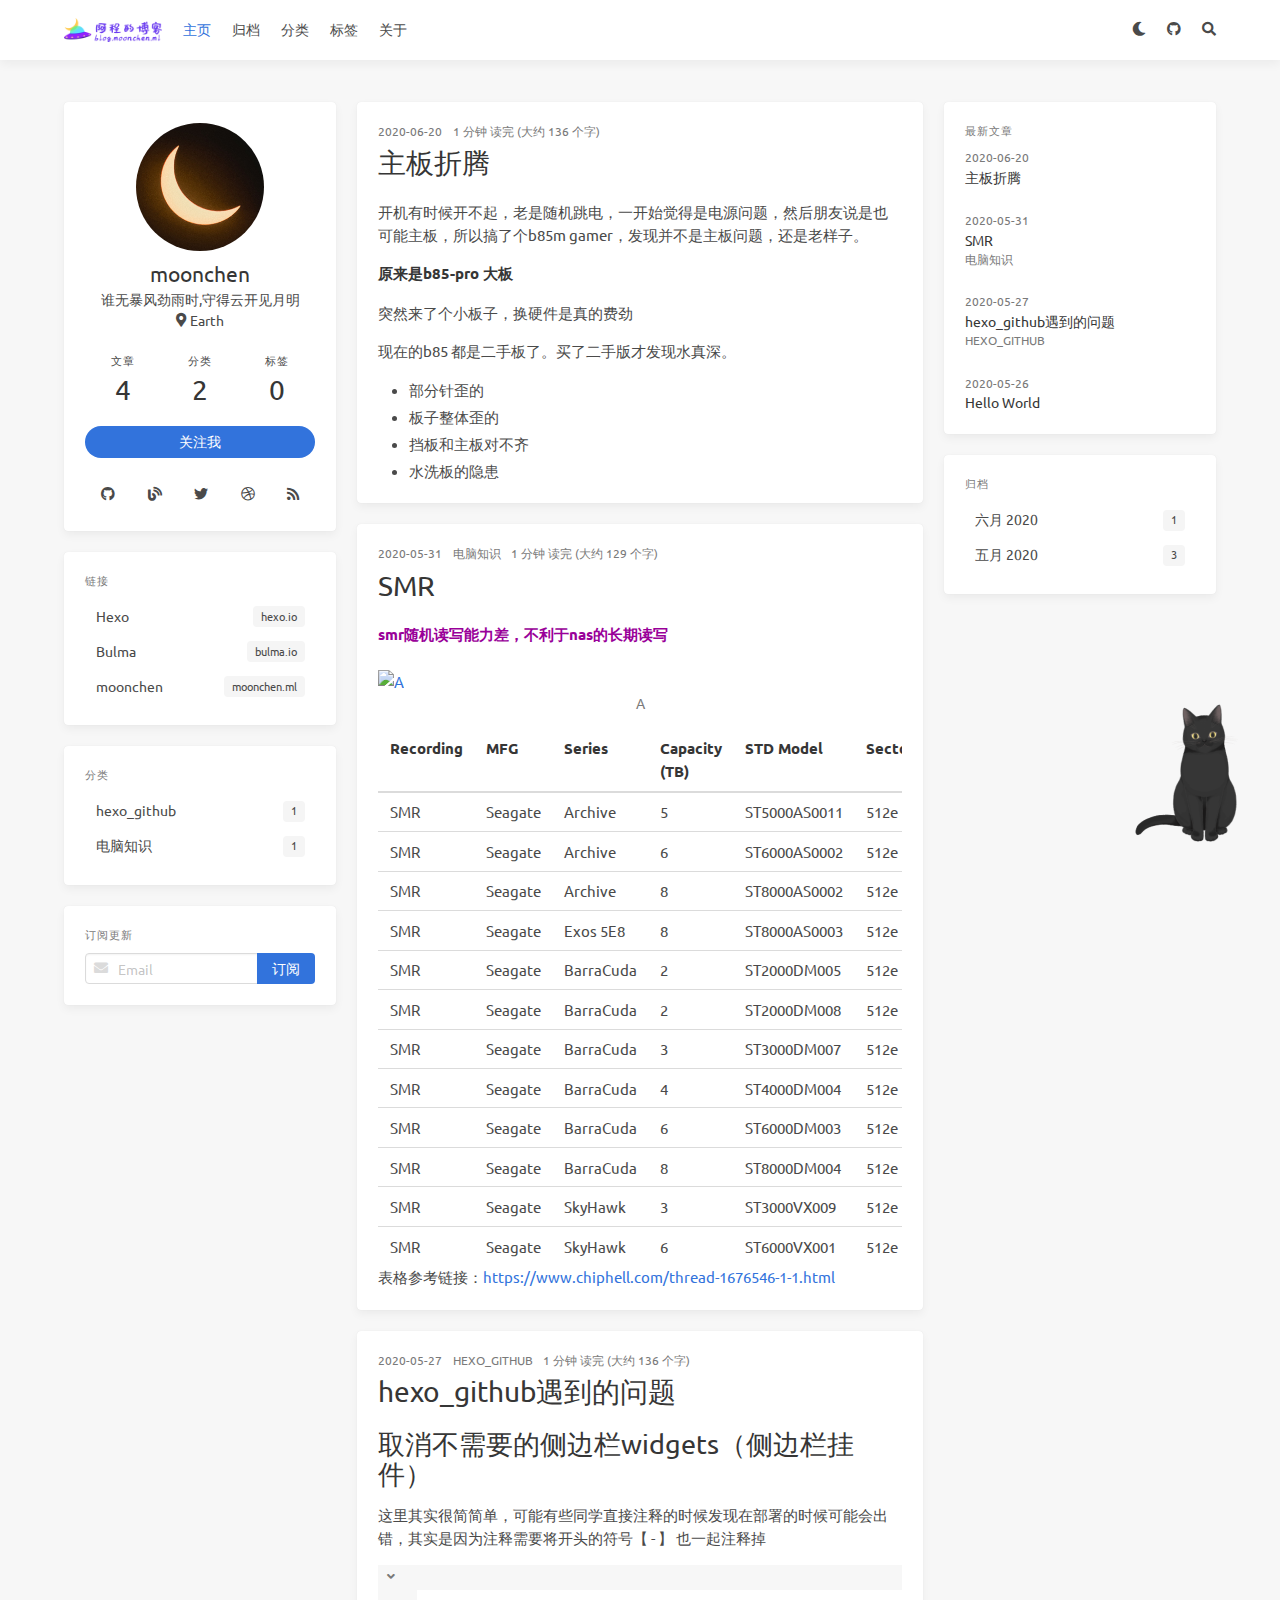
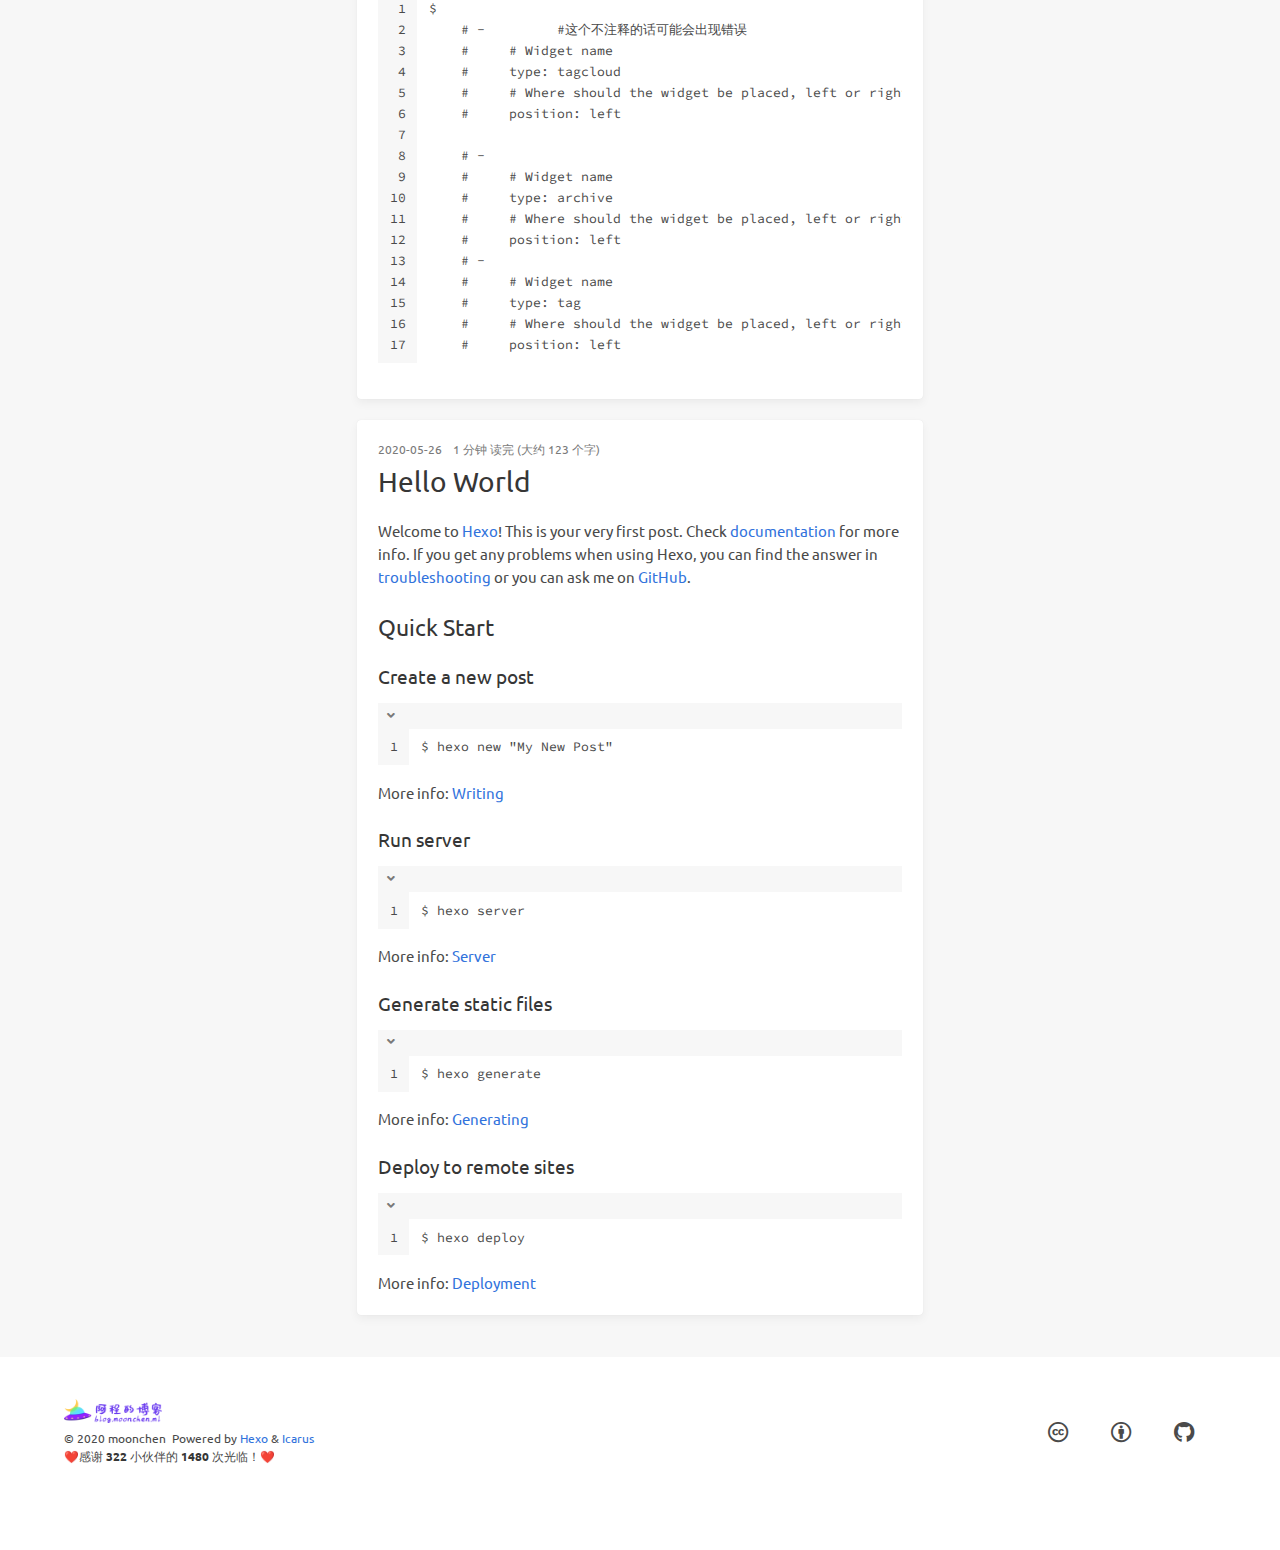
==== commit 841048a0: "Site updated: 2020-06-20 03:04:42" ====
--- a/index.html
+++ b/index.html
@@ -1,5 +1,5 @@
 <!doctype html>
-<html lang="zh"><head><meta charset="utf-8"><meta name="generator" content="Hexo 4.2.1"><meta name="viewport" content="width=device-width, initial-scale=1, maximum-scale=1"><meta><title>Hexo</title><meta property="og:type" content="blog"><meta property="og:title" content="Hexo"><meta property="og:url" content="https://moonchenn.github.io/"><meta property="og:site_name" content="Hexo"><meta property="og:locale" content="zh_CN"><meta property="og:image" content="https://moonchenn.github.io/img/og_image.png"><meta property="article:author" content="moonchen"><meta property="twitter:card" content="summary"><meta property="twitter:image" content="/img/og_image.png"><script type="application/ld+json">{"@context":"https://schema.org","@type":"BlogPosting","mainEntityOfPage":{"@type":"WebPage","@id":"https://moonchenn.github.io"},"headline":"Hexo","image":["https://moonchenn.github.io/img/og_image.png"],"author":{"@type":"Person","name":"moonchen"},"description":""}</script><link rel="icon" href="/img/favicon.svg"><link rel="stylesheet" href="https://use.fontawesome.com/releases/v5.12.0/css/all.css"><link rel="stylesheet" href="https://cdn.jsdelivr.net/npm/highlight.js@9.12.0/styles/atom-one-light.css"><link rel="stylesheet" href="/css/default.css"><style>body>.footer,body>.navbar,body>.section{opacity:0}</style><!--!--><!--!--><script src="//busuanzi.ibruce.info/busuanzi/2.3/busuanzi.pure.mini.js" defer></script><!--!--><link rel="stylesheet" href="https://cdn.jsdelivr.net/npm/lightgallery@1.6.8/dist/css/lightgallery.min.css"><link rel="stylesheet" href="https://cdn.jsdelivr.net/npm/justifiedGallery@3.7.0/dist/css/justifiedGallery.min.css"><!--!--><!--!--><script src="https://cdn.jsdelivr.net/npm/pace-js@1.0.2/pace.min.js"></script></head><body class="is-3-column"><script type="text/javascript" src="/js/imaegoo/night.js"></script><canvas id="universe"></canvas><nav class="navbar navbar-main"><div class="container"><div class="navbar-brand justify-content-center"><a class="navbar-item navbar-logo" href="/"><img class="logo-img" src="/img/ufologo.png" alt="Hexo" height="28"><img class="logo-img-dark" src="/img/ufologo-dark.png" alt="Hexo" height="28"></a></div><div class="navbar-menu"><div class="navbar-start"><a class="navbar-item is-active" href="/">主页</a><a class="navbar-item" href="/archives">归档</a><a class="navbar-item" href="/categories">分类</a><a class="navbar-item" href="/tags">标签</a><a class="navbar-item" href="/about">关于</a></div><div class="navbar-end"><a class="navbar-item night" id="night-nav" title="Night Mode" href="javascript:;"><i class="fas fa-moon" id="night-icon"></i></a><a class="navbar-item" target="_blank" rel="noopener" title="Download on GitHub" href="https://github.com/ppoffice/hexo-theme-icarus"><i class="fab fa-github"></i></a><a class="navbar-item search" title="搜索" href="javascript:;"><i class="fas fa-search"></i></a></div></div></div></nav><section class="section"><div class="container"><div class="columns"><div class="column order-2 column-main is-8-tablet is-8-desktop is-6-widescreen"><div class="card"><article class="card-content article" role="article"><div class="article-meta size-small is-uppercase level is-mobile"><div class="level-left"><time class="level-item" dateTime="2020-06-19T18:50:18.000Z" title="2020-06-19T18:50:18.000Z">2020-06-20</time><span class="level-item">1 分钟 读完 (大约 136 个字)</span></div></div><h1 class="title is-3 is-size-4-mobile"><a class="link-muted" href="/2020/06/20/%E4%B8%BB%E6%9D%BF%E6%8A%98%E8%85%BE/">主板折腾</a></h1><div class="content"><p>开机有时候开不起，老是随机跳电，一开始觉得是电源问题，然后朋友说是也可能主板，所以搞了个b85m gamer，发现并不是主板问题，还是老样子。</p>
+<html lang="zh"><head><meta charset="utf-8"><meta name="generator" content="Hexo 4.2.1"><meta name="viewport" content="width=device-width, initial-scale=1, maximum-scale=1"><meta><title>阿程的博客</title><meta property="og:type" content="blog"><meta property="og:title" content="阿程的博客"><meta property="og:url" content="https://moonchenn.github.io/"><meta property="og:site_name" content="阿程的博客"><meta property="og:locale" content="zh_CN"><meta property="og:image" content="https://moonchenn.github.io/img/og_image.png"><meta property="article:author" content="moonchen"><meta property="twitter:card" content="summary"><meta property="twitter:image" content="/img/og_image.png"><script type="application/ld+json">{"@context":"https://schema.org","@type":"BlogPosting","mainEntityOfPage":{"@type":"WebPage","@id":"https://moonchenn.github.io"},"headline":"阿程的博客","image":["https://moonchenn.github.io/img/og_image.png"],"author":{"@type":"Person","name":"moonchen"},"description":""}</script><link rel="icon" href="/img/favicon.svg"><link rel="stylesheet" href="https://use.fontawesome.com/releases/v5.12.0/css/all.css"><link rel="stylesheet" href="https://cdn.jsdelivr.net/npm/highlight.js@9.12.0/styles/atom-one-light.css"><link rel="stylesheet" href="/css/default.css"><style>body>.footer,body>.navbar,body>.section{opacity:0}</style><!--!--><!--!--><script src="//busuanzi.ibruce.info/busuanzi/2.3/busuanzi.pure.mini.js" defer></script><!--!--><link rel="stylesheet" href="https://cdn.jsdelivr.net/npm/lightgallery@1.6.8/dist/css/lightgallery.min.css"><link rel="stylesheet" href="https://cdn.jsdelivr.net/npm/justifiedGallery@3.7.0/dist/css/justifiedGallery.min.css"><!--!--><!--!--><script src="https://cdn.jsdelivr.net/npm/pace-js@1.0.2/pace.min.js"></script></head><body class="is-3-column"><script type="text/javascript" src="/js/imaegoo/night.js"></script><canvas id="universe"></canvas><nav class="navbar navbar-main"><div class="container"><div class="navbar-brand justify-content-center"><a class="navbar-item navbar-logo" href="/"><img class="logo-img" src="/img/ufologo.png" alt="阿程的博客" height="28"><img class="logo-img-dark" src="/img/ufologo-dark.png" alt="阿程的博客" height="28"></a></div><div class="navbar-menu"><div class="navbar-start"><a class="navbar-item is-active" href="/">主页</a><a class="navbar-item" href="/archives">归档</a><a class="navbar-item" href="/categories">分类</a><a class="navbar-item" href="/tags">标签</a><a class="navbar-item" href="/about">关于</a></div><div class="navbar-end"><a class="navbar-item night" id="night-nav" title="Night Mode" href="javascript:;"><i class="fas fa-moon" id="night-icon"></i></a><a class="navbar-item" target="_blank" rel="noopener" title="Download on GitHub" href="https://github.com/ppoffice/hexo-theme-icarus"><i class="fab fa-github"></i></a><a class="navbar-item search" title="搜索" href="javascript:;"><i class="fas fa-search"></i></a></div></div></div></nav><section class="section"><div class="container"><div class="columns"><div class="column order-2 column-main is-8-tablet is-8-desktop is-6-widescreen"><div class="card"><article class="card-content article" role="article"><div class="article-meta size-small is-uppercase level is-mobile"><div class="level-left"><time class="level-item" dateTime="2020-06-19T18:50:18.000Z" title="2020-06-19T18:50:18.000Z">2020-06-20</time><span class="level-item">1 分钟 读完 (大约 136 个字)</span></div></div><h1 class="title is-3 is-size-4-mobile"><a class="link-muted" href="/2020/06/20/%E4%B8%BB%E6%9D%BF%E6%8A%98%E8%85%BE/">主板折腾</a></h1><div class="content"><p>开机有时候开不起，老是随机跳电，一开始觉得是电源问题，然后朋友说是也可能主板，所以搞了个b85m gamer，发现并不是主板问题，还是老样子。</p>
 <p><strong>原来是b85-pro 大板</strong>  </p>
 <p>突然来了个小板子，换硬件是真的费劲</p>
 <p>现在的b85 都是二手板了。买了二手版才发现水真深。</p>
@@ -172,7 +172,7 @@
 <h3 id="Deploy-to-remote-sites"><a href="#Deploy-to-remote-sites" class="headerlink" title="Deploy to remote sites"></a>Deploy to remote sites</h3><figure class="highlight bash"><table><tr><td class="gutter"><pre><span class="line">1</span><br></pre></td><td class="code"><pre><span class="line">$ hexo deploy</span><br></pre></td></tr></table></figure>
 
 <p>More info: <a href="https://hexo.io/docs/one-command-deployment.html" target="_blank" rel="noopener">Deployment</a></p>
-</div></article></div></div><div class="column column-left is-4-tablet is-4-desktop is-3-widescreen  order-1"><div class="card widget"><div class="card-content"><nav class="level"><div class="level-item has-text-centered flex-shrink-1"><div><figure class="image is-128x128 mx-auto mb-2"><img class="is-rounded" src="/img/moon.jpg" alt="moonchen"></figure><p class="title is-size-4 is-block line-height-inherit">moonchen</p><p class="is-size-6 is-block">谁无暴风劲雨时,守得云开见月明</p><p class="is-size-6 is-flex justify-content-center"><i class="fas fa-map-marker-alt mr-1"></i><span>Earth</span></p></div></div></nav><nav class="level is-mobile"><div class="level-item has-text-centered is-marginless"><div><p class="heading">文章</p><a href="/archives"><p class="title">4</p></a></div></div><div class="level-item has-text-centered is-marginless"><div><p class="heading">分类</p><a href="/categories"><p class="title">2</p></a></div></div><div class="level-item has-text-centered is-marginless"><div><p class="heading">标签</p><a href="/tags"><p class="title">0</p></a></div></div></nav><div class="level"><a class="level-item button is-primary is-rounded" href="https://github.com/ppoffice" target="_blank" rel="noopener">关注我</a></div><div class="level is-mobile"><a class="level-item button is-transparent is-marginless" target="_blank" rel="noopener" title="Github" href="https://github.com/ppoffice"><i class="fab fa-github"></i></a><a class="level-item button is-transparent is-marginless" target="_blank" rel="noopener" title="lofter" href="https://moonchenn.lofter.com/"><i class="fas fa-blog"></i></a><a class="level-item button is-transparent is-marginless" target="_blank" rel="noopener" title="Twitter" href="https://twitter.com"><i class="fab fa-twitter"></i></a><a class="level-item button is-transparent is-marginless" target="_blank" rel="noopener" title="Dribbble" href="https://dribbble.com"><i class="fab fa-dribbble"></i></a><a class="level-item button is-transparent is-marginless" target="_blank" rel="noopener" title="RSS" href="/"><i class="fas fa-rss"></i></a></div></div></div><!--!--><div class="card widget"><div class="card-content"><div class="menu"><h3 class="menu-label">链接</h3><ul class="menu-list"><li><a class="level is-mobile is-mobile" href="https://hexo.io" target="_blank" rel="noopener"><span class="level-left"><span class="level-item">Hexo</span></span><span class="level-right"><span class="level-item tag">hexo.io</span></span></a></li><li><a class="level is-mobile is-mobile" href="https://bulma.io" target="_blank" rel="noopener"><span class="level-left"><span class="level-item">Bulma</span></span><span class="level-right"><span class="level-item tag">bulma.io</span></span></a></li><li><a class="level is-mobile is-mobile" href="https://moonchen.ml/" target="_blank" rel="noopener"><span class="level-left"><span class="level-item">moonchen</span></span><span class="level-right"><span class="level-item tag">moonchen.ml</span></span></a></li></ul></div></div></div><div class="card widget"><div class="card-content"><div class="menu"><h3 class="menu-label">分类</h3><ul class="menu-list"><li><a class="level is-mobile is-marginless" href="/categories/hexo-github/"><span class="level-start"><span class="level-item">hexo_github</span></span><span class="level-end"><span class="level-item tag">1</span></span></a></li><li><a class="level is-mobile is-marginless" href="/categories/%E7%94%B5%E8%84%91%E7%9F%A5%E8%AF%86/"><span class="level-start"><span class="level-item">电脑知识</span></span><span class="level-end"><span class="level-item tag">1</span></span></a></li></ul></div></div></div><!--!--><div class="card widget"><div class="card-content"><div class="menu"><h3 class="menu-label">订阅更新</h3><form action="https://feedburner.google.com/fb/a/mailverify" method="post" target="popupwindow" onsubmit="window.open(&#039;https://feedburner.google.com/fb/a/mailverify?uri=&#039;,&#039;popupwindow&#039;,&#039;scrollbars=yes,width=550,height=520&#039;);return true"><input type="hidden" value="" name="uri"><input type="hidden" name="loc" value="en_US"><div class="field has-addons"><div class="control has-icons-left is-expanded"><input class="input" name="email" type="email" placeholder="Email"><span class="icon is-small is-left"><i class="fas fa-envelope"></i></span></div><div class="control"><input class="button is-primary" type="submit" value="订阅"></div></div></form></div></div></div><div class="column-right-shadow is-hidden-widescreen"></div></div><div class="column column-right is-4-tablet is-4-desktop is-3-widescreen is-hidden-touch is-hidden-desktop-only order-3"><div class="card widget"><div class="card-content"><h3 class="menu-label">最新文章</h3><article class="media"><div class="media-content size-small"><p><time dateTime="2020-06-19T18:50:18.000Z">2020-06-20</time></p><p class="title is-6"><a class="link-muted" href="/2020/06/20/%E4%B8%BB%E6%9D%BF%E6%8A%98%E8%85%BE/">主板折腾</a></p><p class="is-uppercase"></p></div></article><article class="media"><div class="media-content size-small"><p><time dateTime="2020-05-31T02:17:06.000Z">2020-05-31</time></p><p class="title is-6"><a class="link-muted" href="/2020/05/31/SMR/">SMR</a></p><p class="is-uppercase"><a class="link-muted" href="/categories/%E7%94%B5%E8%84%91%E7%9F%A5%E8%AF%86/">电脑知识</a></p></div></article><article class="media"><div class="media-content size-small"><p><time dateTime="2020-05-26T19:22:48.000Z">2020-05-27</time></p><p class="title is-6"><a class="link-muted" href="/2020/05/27/hexo-github%E9%81%87%E5%88%B0%E7%9A%84%E9%97%AE%E9%A2%98/">hexo_github遇到的问题</a></p><p class="is-uppercase"><a class="link-muted" href="/categories/hexo-github/">hexo_github</a></p></div></article><article class="media"><div class="media-content size-small"><p><time dateTime="2020-05-25T23:12:46.894Z">2020-05-26</time></p><p class="title is-6"><a class="link-muted" href="/2020/05/26/hello-world/">Hello World</a></p><p class="is-uppercase"></p></div></article></div></div><div class="card widget"><div class="card-content"><div class="menu"><h3 class="menu-label">归档</h3><ul class="menu-list"><li><a class="level is-mobile is-marginless" href="/archives/2020/06/"><span class="level-start"><span class="level-item">六月 2020</span></span><span class="level-end"><span class="level-item tag">1</span></span></a></li><li><a class="level is-mobile is-marginless" href="/archives/2020/05/"><span class="level-start"><span class="level-item">五月 2020</span></span><span class="level-end"><span class="level-item tag">3</span></span></a></li></ul></div></div></div></div></div></div></section><footer class="footer"><div class="container"><div class="level"><div class="level-start"><a class="footer-logo is-block mb-2" href="/"><img class="logo-img" src="/img/ufologo.png" alt="Hexo" height="35"><img class="logo-img-dark" src="/img/ufologo-dark.png" alt="Hexo" height="35"></a><p class="size-small"><span>&copy; 2020 moonchen</span>  Powered by <a href="https://hexo.io/" target="_blank" rel="noopener">Hexo</a> &amp; <a href="https://github.com/ppoffice/hexo-theme-icarus" target="_blank" rel="noopener">Icarus</a></p><div class="size-small"><span>❤️感谢 <strong><span id="busuanzi_value_site_uv">322</span></strong> 小伙伴的 <strong><span id="busuanzi_value_site_pv">1480</span></strong> 次光临！❤️</span></div></div><div class="level-end"><div class="field has-addons"><p class="control"><a class="button is-transparent is-large" target="_blank" rel="noopener" title="Creative Commons" href="https://creativecommons.org/"><i class="fab fa-creative-commons"></i></a></p><p class="control"><a class="button is-transparent is-large" target="_blank" rel="noopener" title="Attribution 4.0 International" href="https://creativecommons.org/licenses/by/4.0/"><i class="fab fa-creative-commons-by"></i></a></p><p class="control"><a class="button is-transparent is-large" target="_blank" rel="noopener" title="Download on GitHub" href="https://github.com/ppoffice/hexo-theme-icarus"><i class="fab fa-github"></i></a></p></div></div></div></div></footer><script src="https://cdn.jsdelivr.net/npm/jquery@3.3.1/dist/jquery.min.js"></script><script src="https://cdn.jsdelivr.net/npm/moment@2.22.2/min/moment-with-locales.min.js"></script><script>moment.locale("zh-CN");</script><script>var IcarusThemeSettings = {
+</div></article></div></div><div class="column column-left is-4-tablet is-4-desktop is-3-widescreen  order-1"><div class="card widget"><div class="card-content"><nav class="level"><div class="level-item has-text-centered flex-shrink-1"><div><figure class="image is-128x128 mx-auto mb-2"><img class="is-rounded" src="/img/moon.jpg" alt="moonchen"></figure><p class="title is-size-4 is-block line-height-inherit">moonchen</p><p class="is-size-6 is-block">谁无暴风劲雨时,守得云开见月明</p><p class="is-size-6 is-flex justify-content-center"><i class="fas fa-map-marker-alt mr-1"></i><span>Earth</span></p></div></div></nav><nav class="level is-mobile"><div class="level-item has-text-centered is-marginless"><div><p class="heading">文章</p><a href="/archives"><p class="title">4</p></a></div></div><div class="level-item has-text-centered is-marginless"><div><p class="heading">分类</p><a href="/categories"><p class="title">2</p></a></div></div><div class="level-item has-text-centered is-marginless"><div><p class="heading">标签</p><a href="/tags"><p class="title">0</p></a></div></div></nav><div class="level"><a class="level-item button is-primary is-rounded" href="https://github.com/ppoffice" target="_blank" rel="noopener">关注我</a></div><div class="level is-mobile"><a class="level-item button is-transparent is-marginless" target="_blank" rel="noopener" title="Github" href="https://github.com/ppoffice"><i class="fab fa-github"></i></a><a class="level-item button is-transparent is-marginless" target="_blank" rel="noopener" title="lofter" href="https://moonchenn.lofter.com/"><i class="fas fa-blog"></i></a><a class="level-item button is-transparent is-marginless" target="_blank" rel="noopener" title="Twitter" href="https://twitter.com"><i class="fab fa-twitter"></i></a><a class="level-item button is-transparent is-marginless" target="_blank" rel="noopener" title="Dribbble" href="https://dribbble.com"><i class="fab fa-dribbble"></i></a><a class="level-item button is-transparent is-marginless" target="_blank" rel="noopener" title="RSS" href="/"><i class="fas fa-rss"></i></a></div></div></div><!--!--><div class="card widget"><div class="card-content"><div class="menu"><h3 class="menu-label">链接</h3><ul class="menu-list"><li><a class="level is-mobile is-mobile" href="https://hexo.io" target="_blank" rel="noopener"><span class="level-left"><span class="level-item">Hexo</span></span><span class="level-right"><span class="level-item tag">hexo.io</span></span></a></li><li><a class="level is-mobile is-mobile" href="https://bulma.io" target="_blank" rel="noopener"><span class="level-left"><span class="level-item">Bulma</span></span><span class="level-right"><span class="level-item tag">bulma.io</span></span></a></li><li><a class="level is-mobile is-mobile" href="https://moonchen.ml/" target="_blank" rel="noopener"><span class="level-left"><span class="level-item">moonchen</span></span><span class="level-right"><span class="level-item tag">moonchen.ml</span></span></a></li></ul></div></div></div><div class="card widget"><div class="card-content"><div class="menu"><h3 class="menu-label">分类</h3><ul class="menu-list"><li><a class="level is-mobile is-marginless" href="/categories/hexo-github/"><span class="level-start"><span class="level-item">hexo_github</span></span><span class="level-end"><span class="level-item tag">1</span></span></a></li><li><a class="level is-mobile is-marginless" href="/categories/%E7%94%B5%E8%84%91%E7%9F%A5%E8%AF%86/"><span class="level-start"><span class="level-item">电脑知识</span></span><span class="level-end"><span class="level-item tag">1</span></span></a></li></ul></div></div></div><!--!--><div class="card widget"><div class="card-content"><div class="menu"><h3 class="menu-label">订阅更新</h3><form action="https://feedburner.google.com/fb/a/mailverify" method="post" target="popupwindow" onsubmit="window.open(&#039;https://feedburner.google.com/fb/a/mailverify?uri=&#039;,&#039;popupwindow&#039;,&#039;scrollbars=yes,width=550,height=520&#039;);return true"><input type="hidden" value="" name="uri"><input type="hidden" name="loc" value="en_US"><div class="field has-addons"><div class="control has-icons-left is-expanded"><input class="input" name="email" type="email" placeholder="Email"><span class="icon is-small is-left"><i class="fas fa-envelope"></i></span></div><div class="control"><input class="button is-primary" type="submit" value="订阅"></div></div></form></div></div></div><div class="column-right-shadow is-hidden-widescreen"></div></div><div class="column column-right is-4-tablet is-4-desktop is-3-widescreen is-hidden-touch is-hidden-desktop-only order-3"><div class="card widget"><div class="card-content"><h3 class="menu-label">最新文章</h3><article class="media"><div class="media-content size-small"><p><time dateTime="2020-06-19T18:50:18.000Z">2020-06-20</time></p><p class="title is-6"><a class="link-muted" href="/2020/06/20/%E4%B8%BB%E6%9D%BF%E6%8A%98%E8%85%BE/">主板折腾</a></p><p class="is-uppercase"></p></div></article><article class="media"><div class="media-content size-small"><p><time dateTime="2020-05-31T02:17:06.000Z">2020-05-31</time></p><p class="title is-6"><a class="link-muted" href="/2020/05/31/SMR/">SMR</a></p><p class="is-uppercase"><a class="link-muted" href="/categories/%E7%94%B5%E8%84%91%E7%9F%A5%E8%AF%86/">电脑知识</a></p></div></article><article class="media"><div class="media-content size-small"><p><time dateTime="2020-05-26T19:22:48.000Z">2020-05-27</time></p><p class="title is-6"><a class="link-muted" href="/2020/05/27/hexo-github%E9%81%87%E5%88%B0%E7%9A%84%E9%97%AE%E9%A2%98/">hexo_github遇到的问题</a></p><p class="is-uppercase"><a class="link-muted" href="/categories/hexo-github/">hexo_github</a></p></div></article><article class="media"><div class="media-content size-small"><p><time dateTime="2020-05-25T23:12:46.894Z">2020-05-26</time></p><p class="title is-6"><a class="link-muted" href="/2020/05/26/hello-world/">Hello World</a></p><p class="is-uppercase"></p></div></article></div></div><div class="card widget"><div class="card-content"><div class="menu"><h3 class="menu-label">归档</h3><ul class="menu-list"><li><a class="level is-mobile is-marginless" href="/archives/2020/06/"><span class="level-start"><span class="level-item">六月 2020</span></span><span class="level-end"><span class="level-item tag">1</span></span></a></li><li><a class="level is-mobile is-marginless" href="/archives/2020/05/"><span class="level-start"><span class="level-item">五月 2020</span></span><span class="level-end"><span class="level-item tag">3</span></span></a></li></ul></div></div></div></div></div></div></section><footer class="footer"><div class="container"><div class="level"><div class="level-start"><a class="footer-logo is-block mb-2" href="/"><img class="logo-img" src="/img/ufologo.png" alt="阿程的博客" height="35"><img class="logo-img-dark" src="/img/ufologo-dark.png" alt="阿程的博客" height="35"></a><p class="size-small"><span>&copy; 2020 moonchen</span>  Powered by <a href="https://hexo.io/" target="_blank" rel="noopener">Hexo</a> &amp; <a href="https://github.com/ppoffice/hexo-theme-icarus" target="_blank" rel="noopener">Icarus</a></p><div class="size-small"><span>❤️感谢 <strong><span id="busuanzi_value_site_uv">322</span></strong> 小伙伴的 <strong><span id="busuanzi_value_site_pv">1480</span></strong> 次光临！❤️</span></div></div><div class="level-end"><div class="field has-addons"><p class="control"><a class="button is-transparent is-large" target="_blank" rel="noopener" title="Creative Commons" href="https://creativecommons.org/"><i class="fab fa-creative-commons"></i></a></p><p class="control"><a class="button is-transparent is-large" target="_blank" rel="noopener" title="Attribution 4.0 International" href="https://creativecommons.org/licenses/by/4.0/"><i class="fab fa-creative-commons-by"></i></a></p><p class="control"><a class="button is-transparent is-large" target="_blank" rel="noopener" title="Download on GitHub" href="https://github.com/ppoffice/hexo-theme-icarus"><i class="fab fa-github"></i></a></p></div></div></div></div></footer><script src="https://cdn.jsdelivr.net/npm/jquery@3.3.1/dist/jquery.min.js"></script><script src="https://cdn.jsdelivr.net/npm/moment@2.22.2/min/moment-with-locales.min.js"></script><script>moment.locale("zh-CN");</script><script>var IcarusThemeSettings = {
             site: {
                 url: 'https://moonchenn.github.io',
                 external_link: {"enable":true,"exclude":[]}
